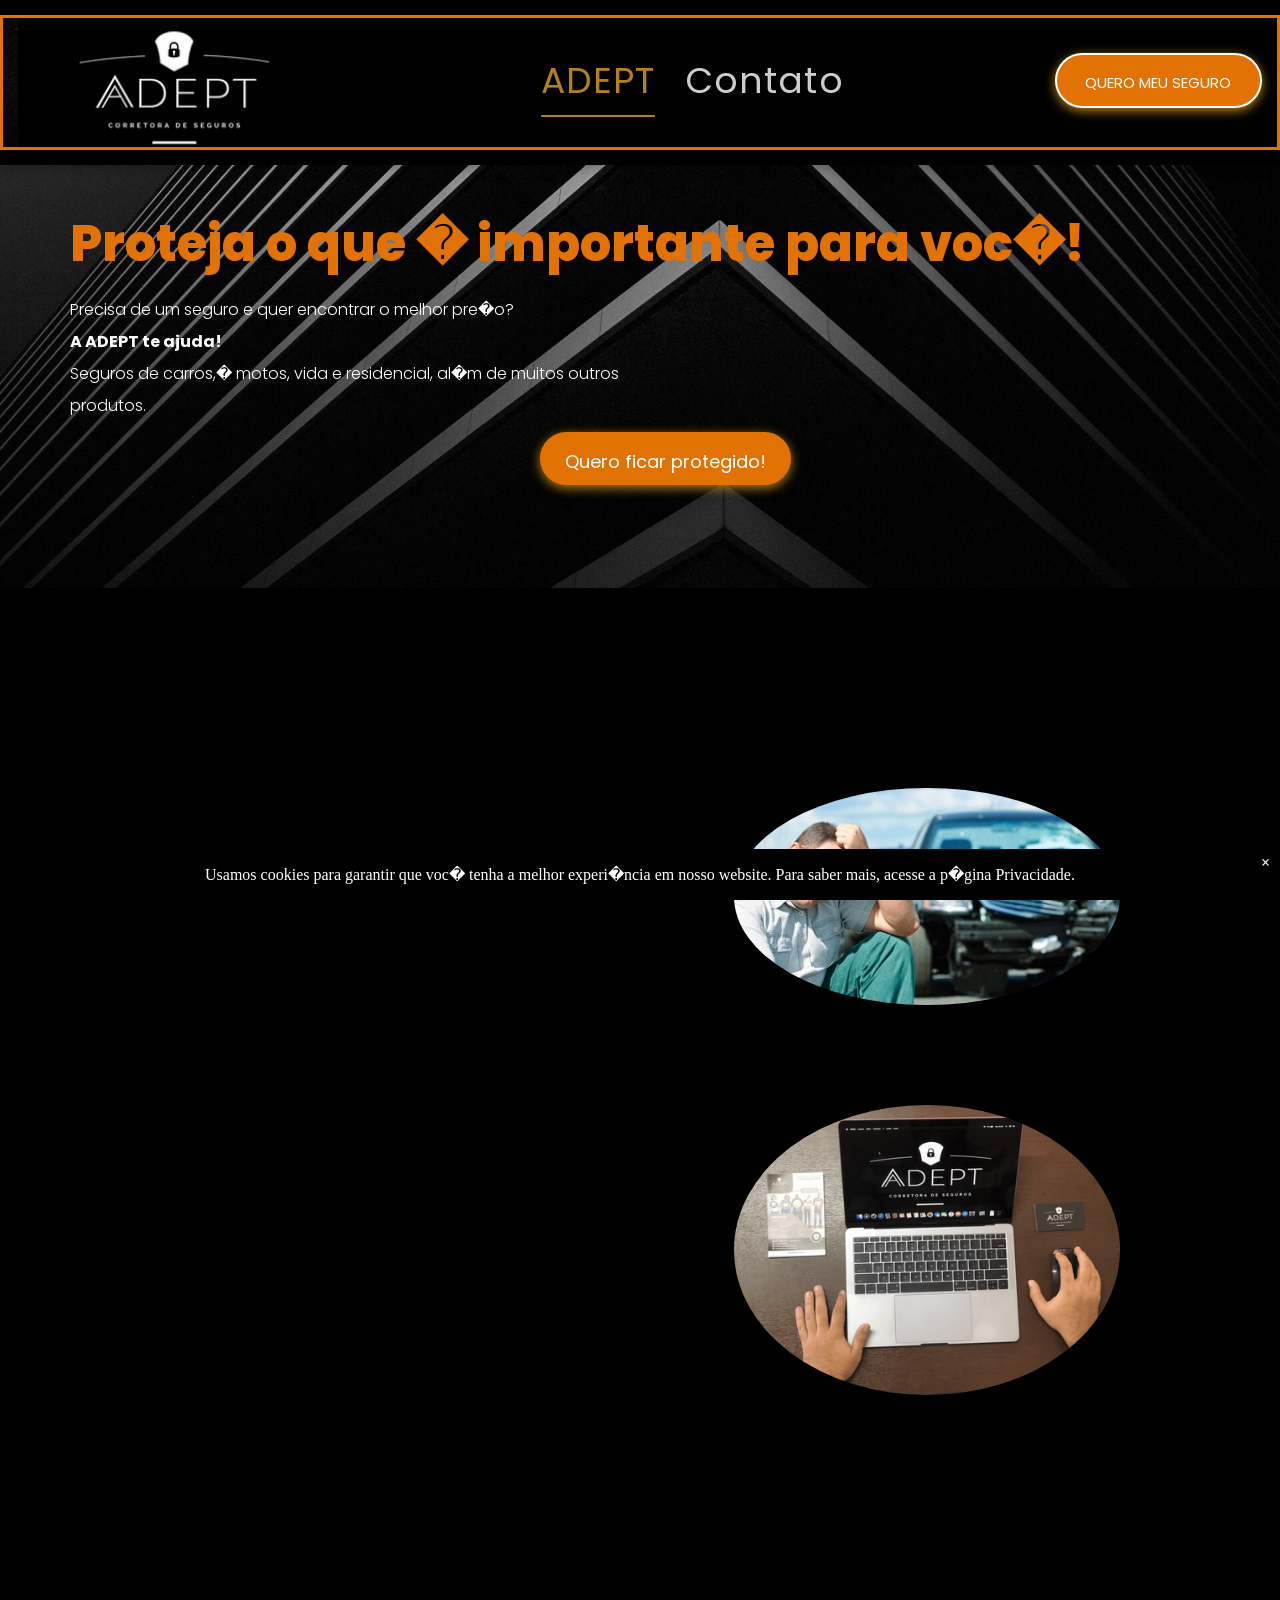
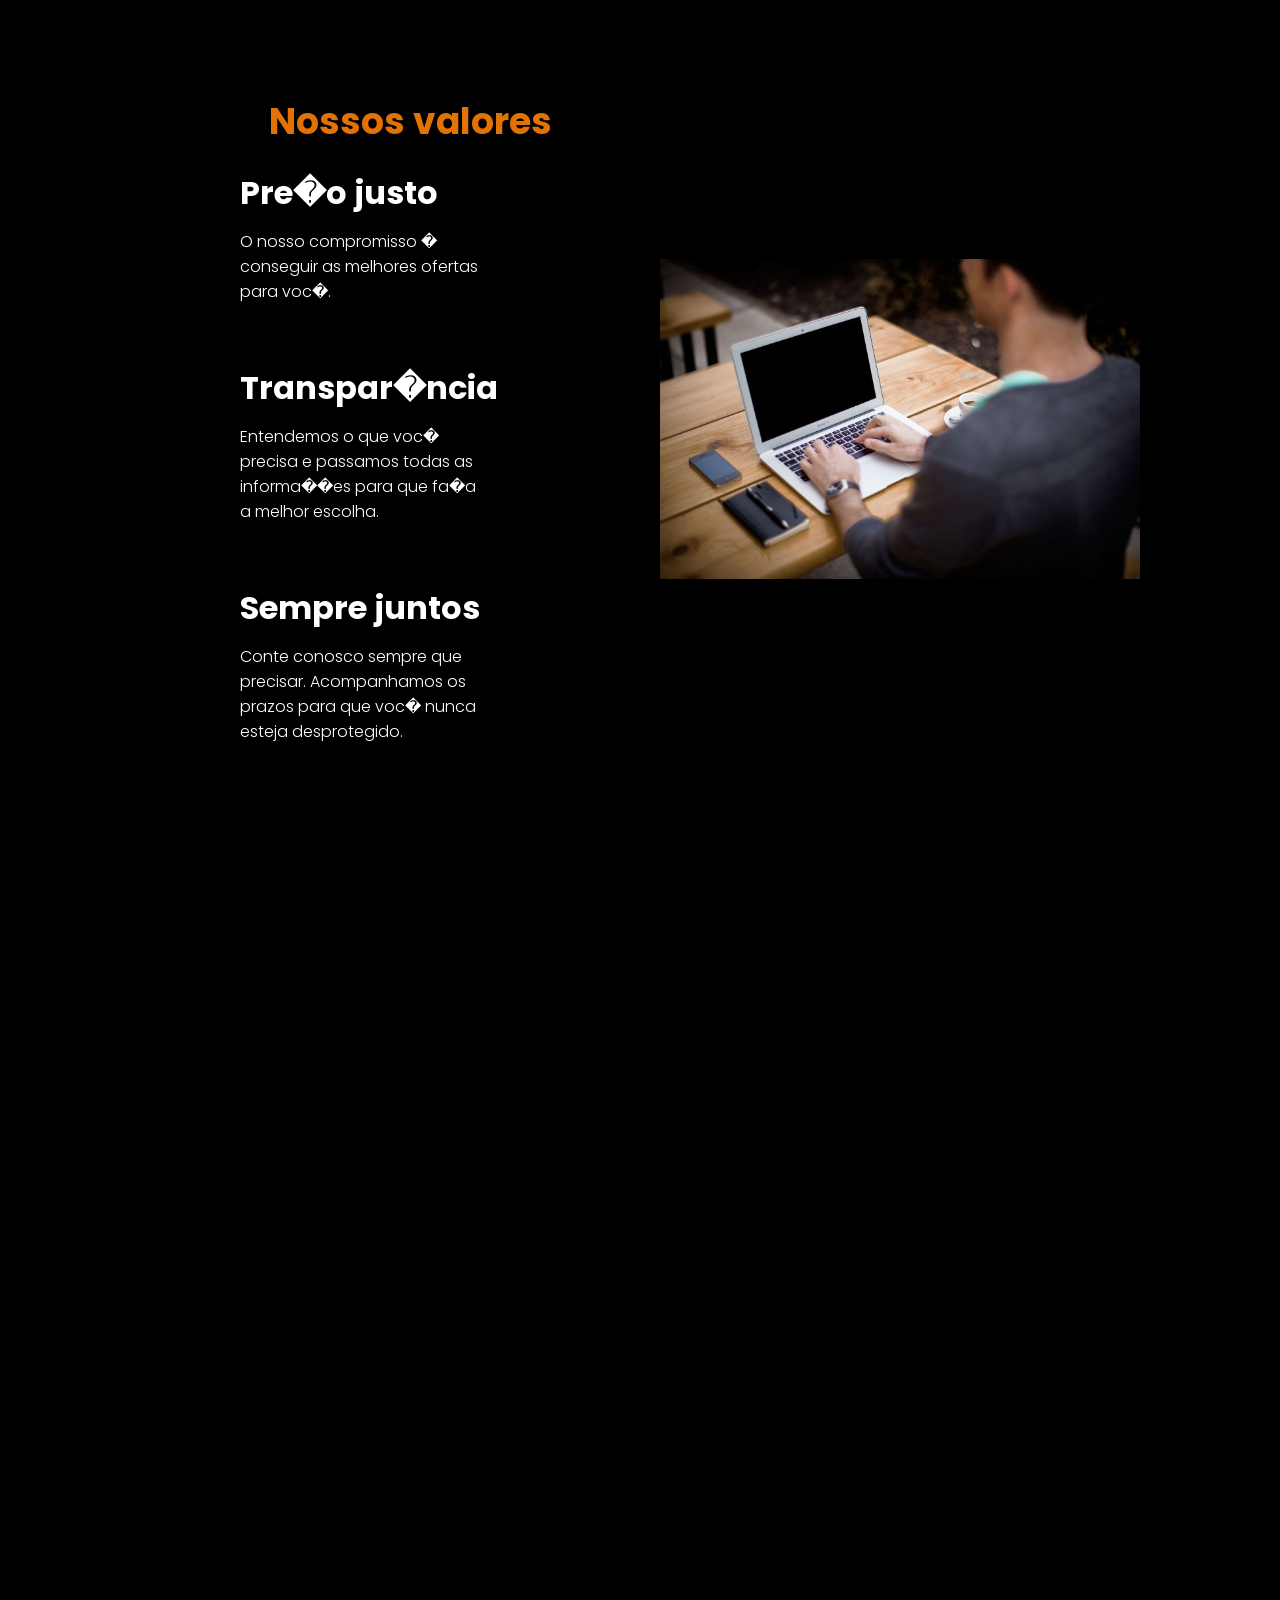
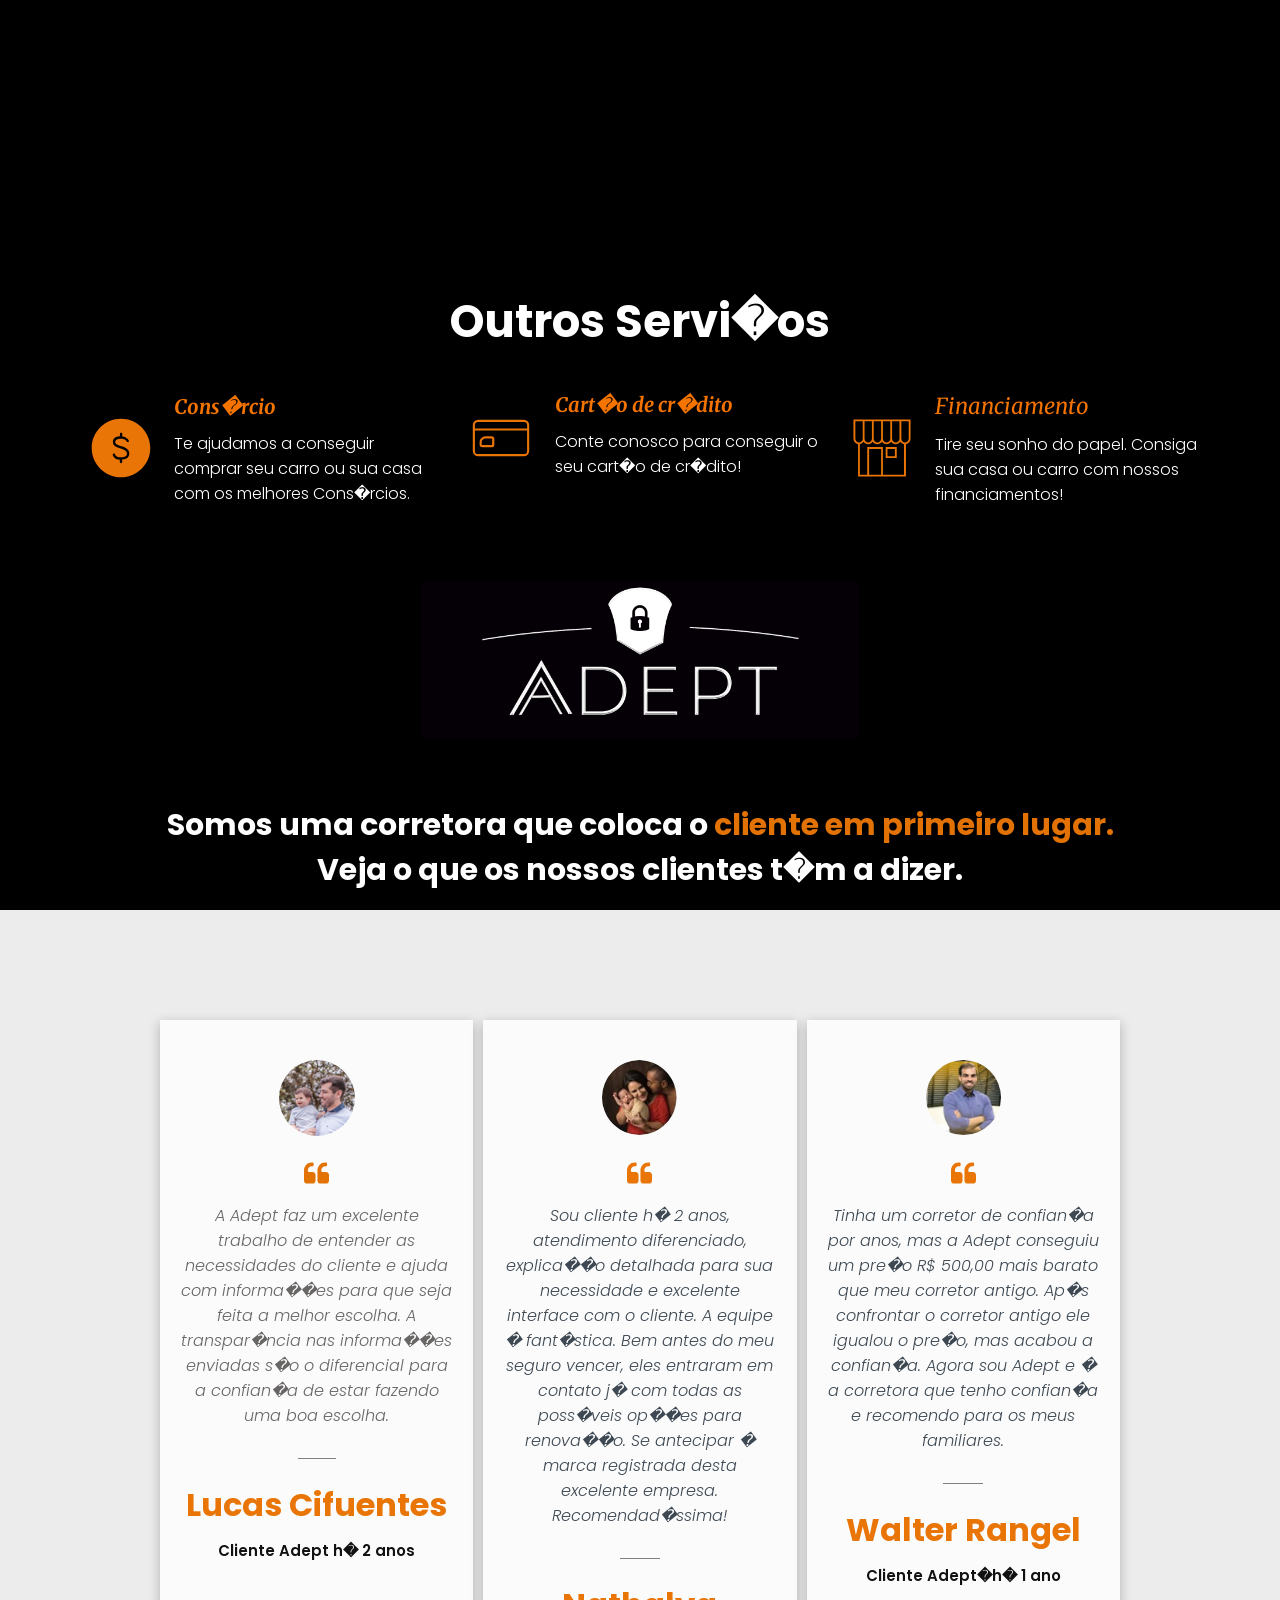
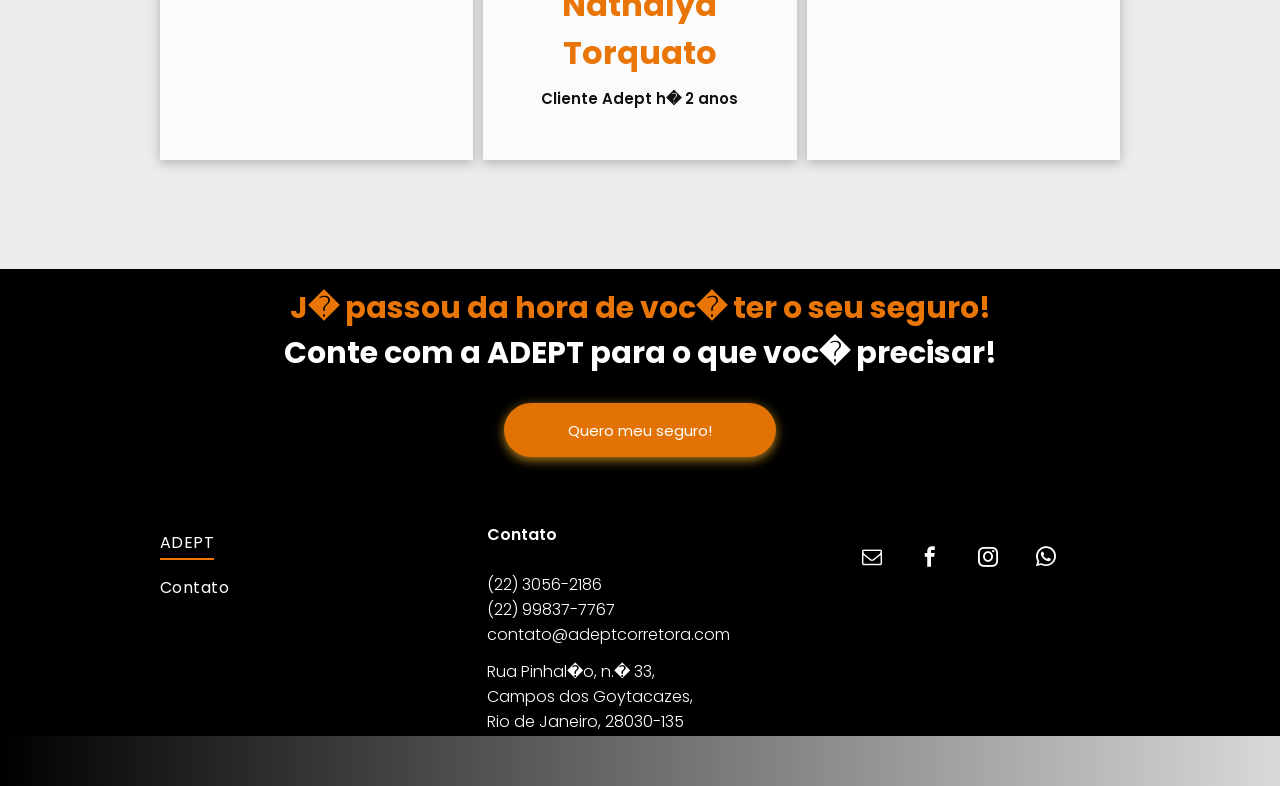
==== index.html @ 0cbf3e08 "feat: migrate project files into repository and update UI components" ====
<!DOCTYPE html><html xmlns="http://www.w3.org/1999/xhtml" lang="pt" class=""><head>
    <meta charset="utf-8">
    





































<script type="text/javascript">
    window._currentDevice = 'desktop';
    window.Parameters = window.Parameters || {
        HomeUrl: 'https://www.adeptcorretora.com/',

        SystemID: 'US_DIRECT_PRODUCTION',
        SiteAlias: 'eb2c2373',
        SiteType: atob('RFVEQU9ORQ=='),
        PublicationDate: 'Nov 18, 2025',
        ExternalUid: null,
        IsSiteMultilingual: false,
        InitialPostAlias: '',
        InitialPostPageUuid: '',
        InitialDynamicItem: '',
        DynamicPageInfo: {
            isDynamicPage: false,
            base64JsonRowData: 'null',
        },
        InitialPageAlias: 'home',
        InitialPageUuid: '3b2f68303017433c87eab0882334de09',
        InitialPageId: '1191902486',
        InitialEncodedPageAlias: 'aG9tZQ==',
        InitialHeaderUuid: 'b3d15ca42ade40eba7e0d8ef285c994b',
        CurrentPageUrl: '',
        IsCurrentHomePage: true,
        AllowAjax: false,
        AfterAjaxCommand: null,
        HomeLinkText: 'Back To Home',
        UseGalleryModule: false,
        CurrentThemeName: 'Layout Theme',
        ThemeVersion: '500000',
        DefaultPageAlias: '',
        RemoveDID: true,
        WidgetStyleID: null,
        IsHeaderFixed: false,
        IsHeaderSkinny: false,
        IsBfs: true,
        StorePageAlias: 'null',
        StorePagesUrls: 'e30=',
        IsNewStore: 'false',
        StorePath: '',
        StoreId: 'null',
        StoreVersion: 0,
        StoreBaseUrl: '',
        StoreCleanUrl: true,
        StoreDisableScrolling: true,
        IsStoreSuspended: false,
        HasCustomDomain: true,
        SimpleSite: false,
        showCookieNotification: true,
        cookiesNotificationMarkup: ' <div>Usamos cookies para garantir que voc� tenha a melhor experi�ncia em nosso website. Para saber mais, acesse a p�gina Privacidade.<\/div> \n',
        translatedPageUrl: '',
        isFastMigrationSite: false,
        sidebarPosition: 'LEFT',
        currentLanguage: 'pt',
        currentLocale: 'pt',
        NavItems: '{}',
        errors: {
            general: 'There was an error connecting to the page.<br/> Make sure you are not offline.',
            password: 'Incorrect name/password combination',
            tryAgain: 'Try again'
        },
        NavigationAreaParams: {
            ShowBackToHomeOnInnerPages: true,
            NavbarSize: 4,
            NavbarLiveHomePage: 'https://www.adeptcorretora.com/',
            BlockContainerSelector: '.dmBody',
            NavbarSelector: '#dmNav:has(a)',
            SubNavbarSelector: '#subnav_main'
        },
        hasCustomCode: true,
        planID: '1051',
        customTemplateId: 'null',
        siteTemplateId: 'null',
        productId: 'DM_DIRECT',
        disableTracking: false,
        pageType: 'FROM_SCRATCH',
        isRuntimeServer: true,
        isInEditor: false,
        hasNativeStore: false,
        defaultLang: 'pt',
        hamburgerMigration: null,
        isFlexSite: false
    };

    window.Parameters.LayoutID = {};
    window.Parameters.LayoutID[window._currentDevice] = 6;
    window.Parameters.LayoutVariationID = {};
    window.Parameters.LayoutVariationID[window._currentDevice] = 5;
</script>





















<!-- Injecting site-wide to the head -->




<!-- End Injecting site-wide to the head -->

<!-- Inject secured cdn script -->


<!-- ========= Meta Tags ========= -->
<script>
    try {
    if (
        navigator.serviceWorker &&
        navigator.serviceWorker.getRegistrations &&
        location.protocol === 'https:'
    ) {
        // remove all service workers
        navigator.serviceWorker
            .getRegistrations()
            .then(function (registrations) {
                if (registrations && registrations.length) {
                    console.log('unregistering service workers');
                    registrations.forEach(function (registration) {
                        registration.unregister();
                    });
                }
            });
        // clear caches
        if (caches) {
            caches.keys().then(function (keyList) {
                if (keyList && keyList.length) {
                    console.log('deleting caches');
                    keyList.forEach(function (key) {
                        if (key && key.indexOf('druntime') === 0) {
                            caches.delete(key);
                        }
                    });
                }
            });
        }
    }
} catch (err) {
    // not a secured location
}
</script>



<link rel="canonical" href="https://www.adeptcorretora.com/">

<meta id="view" name="viewport" content="initial-scale=1, minimum-scale=1, maximum-scale=5, viewport-fit=cover">
<meta name="apple-mobile-web-app-capable" content="yes">

<!--Add favorites icons-->

<link rel="apple-touch-icon" href="images/LOGO%252BADEPT.png">

<link rel="icon" type="image/x-icon" href="images/site_favicon_16_1560869884358.ico">

<!-- End favorite icons -->
<link rel="preconnect" href="https://lirp.cdn-website.com/">



<!-- render the required CSS and JS in the head section -->
<script id="d-js-dmapi">
    window.SystemID = 'US_DIRECT_PRODUCTION';

    if (!window.dmAPI) {
        window.dmAPI = {
            registerExternalRuntimeComponent: function () {
            },
            getCurrentDeviceType: function () {
                return window._currentDevice;
            },
            runOnReady: (ns, fn) => {
                const safeFn = dmAPI.toSafeFn(fn);
                ns = ns || 'global_' + Math.random().toString(36).slice(2, 11);
                const eventName = 'afterAjax.' + ns;

                if (document.readyState === 'complete') {
                    $.DM.events.off(eventName).on(eventName, safeFn);
                    setTimeout(function () {
                        safeFn({
                            isAjax: false,
                        });
                    }, 0);
                } else {
                    window?.waitForDeferred?.('dmAjax', () => {
                        $.DM.events.off(eventName).on(eventName, safeFn);
                        safeFn({
                            isAjax: false,
                        });
                    });
                }
            },
            toSafeFn: (fn) => {
                if (fn?.safe) {
                    return fn;
                }
                const safeFn = function (...args) {
                    try {
                        return fn?.apply(null, args);
                    } catch (e) {
                        console.log('function failed ' + e.message);
                    }
                };
                safeFn.safe = true;
                return safeFn;
            }
        };
    }

    if (!window.requestIdleCallback) {
        window.requestIdleCallback = function (fn) {
            setTimeout(fn, 0);
        }
    }
</script>

<!-- loadCSS function header.jsp-->






<script id="d-js-load-css">
/**
 * There are a few <link> tags with CSS resource in them that are preloaded in the page
 * in each of those there is a "onload" handler which invokes the loadCSS callback
 * defined here.
 * We are monitoring 3 main CSS files - the runtime, the global and the page.
 * When each load we check to see if we can append them all in a batch. If threre
 * is no page css (which may happen on inner pages) then we do not wait for it
 */
(function () {
  let cssLinks = {};
  function loadCssLink(link) {
    link.onload = null;
    link.rel = "stylesheet";
    link.type = "text/css";
  }
  
    function checkCss() {
      const pageCssLink = document.querySelector("[id*='CssLink']");
      const widgetCssLink = document.querySelector("[id*='widgetCSS']");

        if (cssLinks && cssLinks.runtime && cssLinks.global && (!pageCssLink || cssLinks.page) && (!widgetCssLink || cssLinks.widget)) {
            const storedRuntimeCssLink = cssLinks.runtime;
            const storedPageCssLink = cssLinks.page;
            const storedGlobalCssLink = cssLinks.global;
            const storedWidgetCssLink = cssLinks.widget;

            storedGlobalCssLink.disabled = true;
            loadCssLink(storedGlobalCssLink);

            if (storedPageCssLink) {
                storedPageCssLink.disabled = true;
                loadCssLink(storedPageCssLink);
            }

            if(storedWidgetCssLink) {
                storedWidgetCssLink.disabled = true;
                loadCssLink(storedWidgetCssLink);
            }

            storedRuntimeCssLink.disabled = true;
            loadCssLink(storedRuntimeCssLink);

            requestAnimationFrame(() => {
                setTimeout(() => {
                    storedRuntimeCssLink.disabled = false;
                    storedGlobalCssLink.disabled = false;
                    if (storedPageCssLink) {
                      storedPageCssLink.disabled = false;
                    }
                    if (storedWidgetCssLink) {
                      storedWidgetCssLink.disabled = false;
                    }
                    // (SUP-4179) Clear the accumulated cssLinks only when we're
                    // sure that the document has finished loading and the document 
                    // has been parsed.
                    if(document.readyState === 'interactive') {
                      cssLinks = null;
                    }
                }, 0);
            });
        }
    }
  

  function loadCSS(link) {
    try {
      var urlParams = new URLSearchParams(window.location.search);
      var noCSS = !!urlParams.get("nocss");
      var cssTimeout = urlParams.get("cssTimeout") || 0;

      if (noCSS) {
        return;
      }
      if (link.href && link.href.includes("d-css-runtime")) {
        cssLinks.runtime = link;
        checkCss();
      } else if (link.id === "siteGlobalCss") {
        cssLinks.global = link;
        checkCss();
      } 
      
      else if (link.id && link.id.includes("CssLink")) {
        cssLinks.page = link;
        checkCss();
      } else if (link.id && link.id.includes("widgetCSS")) {
        cssLinks.widget = link;
        checkCss();
      }
      
      else {
        requestIdleCallback(function () {
          window.setTimeout(function () {
            loadCssLink(link);
          }, parseInt(cssTimeout, 10));
        });
      }
    } catch (e) {
      throw e
    }
  }
  window.loadCSS = window.loadCSS || loadCSS;
})();
</script>



<script data-role="deferred-init" type="text/javascript">
    /* usage: window.getDeferred(<deferred name>).resolve() or window.getDeferred(<deferred name>).promise.then(...)*/
    function Def() {
        this.promise = new Promise((function (a, b) {
            this.resolve = a, this.reject = b
        }).bind(this))
    }

    const defs = {};
    window.getDeferred = function (a) {
        return null == defs[a] && (defs[a] = new Def), defs[a]
    }
    window.waitForDeferred = function (b, a, c) {
        let d = window?.getDeferred?.(b);
        d
            ? d.promise.then(a)
            : c && ["complete", "interactive"].includes(document.readyState)
                ? setTimeout(a, 1)
                : c
                    ? document.addEventListener("DOMContentLoaded", a)
                    : console.error(`Deferred  does not exist`);
    };
</script>
<style id="forceCssIncludes">
    /* This file is auto-generated from a `scss` file with the same name */

.videobgwrapper{overflow:hidden;position:absolute;z-index:0;width:100%;height:100%;top:0;left:0;pointer-events:none;border-radius:inherit}.videobgframe{position:absolute;width:101%;height:100%;top:50%;left:50%;transform:translateY(-50%) translateX(-50%);object-fit:fill}#dm video.videobgframe{margin:0}@media (max-width:767px){.dmRoot .dmPhotoGallery.newPhotoGallery:not(.photo-gallery-done){min-height:80vh}}@media (min-width:1025px){.dmRoot .dmPhotoGallery.newPhotoGallery:not(.photo-gallery-done){min-height:45vh}}@media (min-width:768px) and (max-width:1024px){.responsiveTablet .dmPhotoGallery.newPhotoGallery:not(.photo-gallery-done){min-height:45vh}}#dm [data-show-on-page-only]{display:none!important}#dmRoot div.stickyHeaderFix div.site_content{margin-top:0!important}#dmRoot div.stickyHeaderFix div.hamburger-header-container{position:relative}
    

</style>
<style id="cssVariables" type="text/css">
    
</style>


<style id="hideAnimFix">
  .dmDesktopBody:not(.editGrid) [data-anim-desktop]:not([data-anim-desktop='none']), .dmDesktopBody:not(.editGrid) [data-anim-extended] {
    visibility: hidden;
  }

  .dmDesktopBody:not(.editGrid) .dmNewParagraph[data-anim-desktop]:not([data-anim-desktop='none']), .dmDesktopBody:not(.editGrid) .dmNewParagraph[data-anim-extended] {
    visibility: hidden !important;
  }

  #dmRoot:not(.editGrid) .flex-element [data-anim-extended] {
    visibility: hidden;
  }

</style>



<style id="criticalCss">
    @charset "UTF-8";.display_None,.dmPopupMask{display:none}.clearfix:after,.dmDesktopBody:not(.editGrid) [data-anim-desktop]:not([data-anim-desktop=none]){visibility:hidden}@font-face{font-family:Merriweather;font-style:italic;font-weight:300;font-stretch:100%;font-display:swap;src:url(fonts/u-4c0qyriQwlOrhSvowK_l5-eTxCVx0ZbwLvKH2Gk9hLmp0v5yA-xXPqCzLvF-udrA.woff2) format('woff2');unicode-range:U+0000-00FF,U+0131,U+0152-0153,U+02BB-02BC,U+02C6,U+02DA,U+02DC,U+0304,U+0308,U+0329,U+2000-206F,U+20AC,U+2122,U+2191,U+2193,U+2212,U+2215,U+FEFF,U+FFFD}@font-face{font-family:Poppins;font-style:normal;font-weight:300;font-display:swap;src:url(fonts/pxiByp8kv8JHgFVrLDz8Z1xlFQ.woff2) format('woff2');unicode-range:U+0000-00FF,U+0131,U+0152-0153,U+02BB-02BC,U+02C6,U+02DA,U+02DC,U+0304,U+0308,U+0329,U+2000-206F,U+20AC,U+2122,U+2191,U+2193,U+2212,U+2215,U+FEFF,U+FFFD}@font-face{font-family:Poppins;font-style:italic;font-weight:300;font-display:swap;src:url(fonts/pxiDyp8kv8JHgFVrJJLm21lVF9eO.woff2) format('woff2');unicode-range:U+0000-00FF,U+0131,U+0152-0153,U+02BB-02BC,U+02C6,U+02DA,U+02DC,U+0304,U+0308,U+0329,U+2000-206F,U+20AC,U+2122,U+2191,U+2193,U+2212,U+2215,U+FEFF,U+FFFD}@font-face{font-family:Merriweather;font-style:italic;font-weight:400;font-stretch:100%;font-display:swap;src:url(fonts/u-4c0qyriQwlOrhSvowK_l5-eTxCVx0ZbwLvKH2Gk9hLmp0v5yA-xXPqCzLvF-udrA.woff2) format('woff2');unicode-range:U+0000-00FF,U+0131,U+0152-0153,U+02BB-02BC,U+02C6,U+02DA,U+02DC,U+0304,U+0308,U+0329,U+2000-206F,U+20AC,U+2122,U+2191,U+2193,U+2212,U+2215,U+FEFF,U+FFFD}@font-face{font-family:Poppins;font-style:normal;font-weight:400;font-display:swap;src:url(fonts/pxiEyp8kv8JHgFVrJJfecg.woff2) format('woff2');unicode-range:U+0000-00FF,U+0131,U+0152-0153,U+02BB-02BC,U+02C6,U+02DA,U+02DC,U+0304,U+0308,U+0329,U+2000-206F,U+20AC,U+2122,U+2191,U+2193,U+2212,U+2215,U+FEFF,U+FFFD}@font-face{font-family:Poppins;font-style:normal;font-weight:600;font-display:swap;src:url(fonts/pxiByp8kv8JHgFVrLEj6Z1xlFQ.woff2) format('woff2');unicode-range:U+0000-00FF,U+0131,U+0152-0153,U+02BB-02BC,U+02C6,U+02DA,U+02DC,U+0304,U+0308,U+0329,U+2000-206F,U+20AC,U+2122,U+2191,U+2193,U+2212,U+2215,U+FEFF,U+FFFD}@font-face{font-family:Merriweather;font-style:italic;font-weight:700;font-stretch:100%;font-display:swap;src:url(fonts/u-4c0qyriQwlOrhSvowK_l5-eTxCVx0ZbwLvKH2Gk9hLmp0v5yA-xXPqCzLvF-udrA.woff2) format('woff2');unicode-range:U+0000-00FF,U+0131,U+0152-0153,U+02BB-02BC,U+02C6,U+02DA,U+02DC,U+0304,U+0308,U+0329,U+2000-206F,U+20AC,U+2122,U+2191,U+2193,U+2212,U+2215,U+FEFF,U+FFFD}@font-face{font-family:Poppins;font-style:normal;font-weight:700;font-display:swap;src:url(fonts/pxiByp8kv8JHgFVrLCz7Z1xlFQ.woff2) format('woff2');unicode-range:U+0000-00FF,U+0131,U+0152-0153,U+02BB-02BC,U+02C6,U+02DA,U+02DC,U+0304,U+0308,U+0329,U+2000-206F,U+20AC,U+2122,U+2191,U+2193,U+2212,U+2215,U+FEFF,U+FFFD}@font-face{font-family:Poppins;font-style:normal;font-weight:800;font-display:swap;src:url(fonts/pxiByp8kv8JHgFVrLDD4Z1xlFQ.woff2) format('woff2');unicode-range:U+0000-00FF,U+0131,U+0152-0153,U+02BB-02BC,U+02C6,U+02DA,U+02DC,U+0304,U+0308,U+0329,U+2000-206F,U+20AC,U+2122,U+2191,U+2193,U+2212,U+2215,U+FEFF,U+FFFD}@font-face{font-family:Merriweather;font-style:italic;font-weight:900;font-stretch:100%;font-display:swap;src:url(fonts/u-4c0qyriQwlOrhSvowK_l5-eTxCVx0ZbwLvKH2Gk9hLmp0v5yA-xXPqCzLvF-udrA.woff2) format('woff2');unicode-range:U+0000-00FF,U+0131,U+0152-0153,U+02BB-02BC,U+02C6,U+02DA,U+02DC,U+0304,U+0308,U+0329,U+2000-206F,U+20AC,U+2122,U+2191,U+2193,U+2212,U+2215,U+FEFF,U+FFFD}.dmInner{min-height:100vh!important;position:relative}.dmPopup,.dmPopupMask{position:fixed;left:0}.dmDisplay_None{display:none!important}.clearfix:after{clear:both;line-height:0;height:0}.clearfix:after,.clearfix:before{content:" ";display:table}.clearfix{display:inline-block}#dm .dmWidget .icon{font-size:26px}body.dmRoot #dm .dmOuter .dmInner .dmWidget .icon.hasFontIcon{height:26px;margin-top:-13px;line-height:normal;text-align:center;background-image:none}.dmRoot .hasFontIcon{background-image:none!important}.dmPopupMask{margin:0;width:10px;z-index:1000000999;top:0}#dmRoot .dmPopup,.dmPopup,.dmPopupClose:before,[data-display-type=block]{display:block}.dmPopup{text-align:left;top:10px;width:93%;z-index:1000009999!important;box-sizing:border-box;background:#f5f5f5;overflow-y:auto;height:100%}.dmPopup .dmPopupTitle{text-align:left;font:700 19px Helvetica,Arial;margin:20px 20px 35px;color:#999}#dmPopup{opacity:0}.dmPopupClose,.dmPopupClose:before{position:absolute;visibility:visible}.dmPopupClose{border-radius:25px;width:27px;height:27px;z-index:1;background-color:rgba(255,255,255,.4);top:12px;right:12px}.dmPopupClose:before{font-size:20px;color:#000;top:3px;right:3px}body.dmDesktopBody:not(.mac) .data::-webkit-scrollbar{width:5px;height:5px}body.dmDesktopBody:not(.mac) .data::-webkit-scrollbar-track{background:rgba(0,0,0,.1)}body.dmDesktopBody:not(.mac) .data::-webkit-scrollbar-thumb{background:#c8c8c8;box-shadow:inset 0 1px 2px #454545;border-radius:45px}.dmRespRow.fullBleedMode>.dmRespColsWrapper{width:100%!important;max-width:100%!important}.dmRespRow.fullBleedMode{padding-left:0!important;padding-right:0!important}#dm .dmRespRow .dmRespColsWrapper{display:flex}#dm .dmInner .dmWidget.align-center,.align-center{margin-left:auto;margin-right:auto}body.fix-mobile-scrolling{overflow:initial}#hcontainer[has-shadow=true]{position:relative;z-index:1}#dmRoot{text-decoration-skip-ink:none}body{-webkit-overflow-scrolling:touch}@media (min-width:1025px){:root{--btn-text-font-size:15px}}@media (min-width:768px) and (max-width:1024px){:root{--btn-text-font-size:15px}}nav{display:block}html{font-family:Source Sans Pro;-webkit-text-size-adjust:100%;-ms-text-size-adjust:100%}h1{font-size:2em;margin:.67em 0}hr{box-sizing:content-box;height:0}img{border:0;max-width:100%;-ms-interpolation-mode:bicubic;display:inline-block}button{font-family:inherit;font-size:100%;margin:0;line-height:normal;text-transform:none;-webkit-appearance:button}button::-moz-focus-inner{border:0;padding:0}*,:after,:before{box-sizing:border-box}.dmRespRow.dmRespRowNoPadding{padding:0}.dmRespRow{padding-top:15px;padding-bottom:15px}.dmRespRow .dmRespRow:after,.dmRespRow .dmRespRow:before,.dmRespRow:after,.dmRespRow:before{content:" ";display:table}.dmRespRow .dmRespRow:after,.dmRespRow:after{clear:both}.dmRespRow,.dmRespRow .dmRespColsWrapper{max-width:960px;position:relative;margin:0 auto;width:100%}.dmRespRow .dmRespCol{position:relative;width:100%;display:inline-block;vertical-align:top;float:left}.dmRespRow .dmRespCol>*{max-width:100%}.dmRespRow .dmRespRow{width:auto;margin-top:0;margin-bottom:0;max-width:none}.dmDesktopBody .dmRespRow .large-2{position:relative;width:16.66667%}.dmDesktopBody .dmRespRow .large-3{position:relative;width:25%}.dmDesktopBody .dmRespRow .large-5{position:relative;width:41.66667%}.dmDesktopBody .dmRespRow .large-7{position:relative;width:58.33333%}.dmDesktopBody .dmRespRow .large-12{position:relative;width:100%}[class*=" dm-common-icons-"]{speak:none;font-style:normal;font-weight:400;font-variant:normal;text-transform:none;line-height:1;-webkit-font-smoothing:antialiased;-moz-osx-font-smoothing:grayscale;font-family:dm-common-icons!important}.dm-common-icons-close:before{content:"\e901"}#dm div.dmContent [class*=" icon-"],[class*=" icon-"]{font-family:FontAwesome!important;font-weight:400;font-style:normal;text-decoration:inherit;-webkit-font-smoothing:antialiased}[class*=" icon-"]:before{text-decoration:none;display:inline-block;speak:none}a [class*=" icon-"]{display:inline}[class*=" icon-"]{display:inline;width:auto;height:auto;line-height:normal;vertical-align:baseline;background-image:none;background-position:0 0;background-repeat:repeat;margin-top:0}.icon-star:before{content:"\f005"}.icon-angle-down:before{content:"\f107"}#dm .dmRespRow .dmRespCol>.dmWidget{overflow:initial}@media (min-width:768px){#dm .dmRespRow .dmRespCol>.dmWidget{width:280px;max-width:100%}#dm .dmRespRow .dmRespCol.large-2>.dmWidget{width:100%}}@media (max-width:767px){#dm .dmInner .dmWidget{width:100%}}#dm .dmInner .dmWidget:not(.displayNone){display:inline-block}#dm .dmInner .dmWidget:not(.flexButton):not(.displayNone)[data-display-type=block]{display:block}#dm .dmInner .dmWidget{text-decoration:none;margin:10px 0;clear:both;position:relative;text-align:center;line-height:22px;box-shadow:none;background-image:none;padding:0;height:auto;border-style:solid;white-space:nowrap}#dm .dmInner .dmWidget:after{content:"";display:inline-block;height:100%;vertical-align:middle;width:0;margin-right:-.25em}#dm .dmInner .dmWidget .iconBg{position:absolute;left:0;width:50px;top:50%;margin-top:-13px}#dm .dmWidget .text{display:inline-block;vertical-align:middle;font-size:1.125em;line-height:normal;white-space:normal;padding:10px 7px;max-width:98%}.dmInner{min-width:768px!important;font-size:16px;background:#fff;color:#666}html:not(.ios-preview) #dm .hasStickyHeader .dmInner div.dmHeaderContainer{position:fixed!important;z-index:101;width:100%;min-width:768px}.dmPhotoGalleryHolder{text-align:center}#dm .dmPhotoGallery.newPhotoGallery.captionAlignment-center_center .photoGalleryThumbs .caption-container .caption-inner .caption-button{margin:10px auto}#dm .dmPhotoGallery.newPhotoGallery .dmPhotoGalleryHolder{width:100%;padding:0;display:none}#dm .dmPhotoGallery.newPhotoGallery .layout-container .photogallery-column .photoGalleryThumbs .image-container a img{display:none!important}#dm .dmPhotoGallery.newPhotoGallery .photoGalleryThumbs .caption-container .caption-inner .caption-button{margin:10px auto;max-width:100%}#dm .dmPhotoGallery.newPhotoGallery .photoGalleryThumbs .caption-container .caption-inner .caption-button .text{padding:10px 20px!important}#dm .dmRespRow.dmRespRowNoPadding,.dmContent,.dmInner ul:not(.defaultList),DIV.dmBody{padding:0}.dmNewParagraph[data-version]{line-height:initial}.dmNewParagraph[data-version] .text-align-left{text-align:left!important}.dmNewParagraph[data-version] [class*=size-]{width:auto!important;height:auto!important}.dmNewParagraph[data-version] h1,.dmNewParagraph[data-version] h3,.dmNewParagraph[data-version] p{margin-top:0;margin-bottom:0}.dmNewParagraph[data-version] a{vertical-align:initial}@media (max-width:767px){.dmRoot .dmNewParagraph[data-version] .m-text-align-center{text-align:center!important}}.imageWidget{position:relative}.imageWidget a{font-style:italic;text-align:center}*{border:0 solid #333;scrollbar-arrow-color:#fff;scrollbar-track-color:#F2F2F2;scrollbar-face-color:silver;scrollbar-highlight-color:silver;scrollbar-3dlight-color:silver;scrollbar-shadow-color:silver;scrollbar-darkshadow-color:silver;scrollbar-width:12px}body{width:100%;overflow:hidden;-webkit-text-size-adjust:100%!important;-ms-text-size-adjust:100%!important}A IMG{border:none}h1,h3,ul{margin-left:0;margin-right:0}.dmInner *{-webkit-font-smoothing:antialiased}.clearfix,a,img,li,ul{vertical-align:top}#iscrollBody,#site_content{position:relative}.dmOuter{word-wrap:break-word}.dmDesktopBody .dmInner{min-width:960px}.dmInner a{color:#463939}.dmHeader{background:#68ccd1;color:#666;text-align:center;position:relative;width:100%;max-width:100%}DIV.dmBody{clear:both}.dmContent{margin:0}#site_content ul:not(.defaultList){-webkit-padding-start:0;-moz-padding-start:0;list-style-position:inside}#innerBar{position:relative;height:36px;width:100%;font-size:20px;margin:0;z-index:80}.dmRespRowsWrapper{max-width:960px;margin:0 auto}.dmRespCol>[dmle_extension]:not(:first-child){margin-top:10px}.dmLargeBody .imageWidget:not(.displayNone){display:inline-block;max-width:100%}.imageWidget:not(.displayNone) img{width:100%}h3{font-weight:400;font-size:23px}#dm .dmRespColsWrapper{display:block}.dmNewParagraph{text-align:left;margin:8px 0;padding:2px 0}.dmLargeBody .dmRespRowsWrapper>.dmRespRow .dmRespCol,.dmLargeBody .fHeader .dmRespRow .dmRespCol{padding-left:.75%;padding-right:.75%}.dmLargeBody .dmRespRowsWrapper>.dmRespRow .dmRespCol:first-child,.dmLargeBody .fHeader .dmRespRow .dmRespCol:first-child{padding-left:0;padding-right:1.5%}.dmLargeBody .dmRespRowsWrapper>.dmRespRow .dmRespCol:last-child,.dmLargeBody .fHeader .dmRespRow .dmRespCol:last-child{padding-right:0;padding-left:1.5%}.dmLargeBody .dmRespRowsWrapper>.dmRespRow .dmRespCol:only-child{padding-left:0;padding-right:0}#innerBar.lineInnerBar{display:table;width:100%;box-shadow:none;-webkit-box-shadow:none;-moz-box-shadow:none;font-size:20px;margin-top:30px;margin-bottom:30px;background-color:transparent;color:#666}#innerBar .titleLine{display:table-cell;vertical-align:middle;width:50%}.dmPageTitleRow:not(#innerBar){display:none}.titleLine hr{min-height:1px;background-color:rgba(102,102,102,.2)}.dmStandardDesktop{display:block}#dmFirstContainer .dmRespRowsWrapper:after,#dmFirstContainer .dmRespRowsWrapper:before{content:"";display:table}.dmInner a{outline:0;vertical-align:inherit}.dmLinksMenu>ul{display:block;margin:0;font-size:inherit}.dmStandardDesktop{margin:0 auto}#dm .dmInner .dmWidget{color:#f7f7f7;background-color:#f95759}#dm .dmDivider{display:block;margin:10px 0}.dmSpacer{border:0;height:15px}.dmPhotoGalleryHolder{font-size:medium!important;margin:0;list-style:none}#dm .dmPhotoGallery .dmPhotoGalleryHolder{width:100%;padding:0}body{background-color:#eee}.dmDivider{min-height:2px;border:currentColor;color:grey;background:0 0}#dm .dmDividerWrapper{display:block}.main-navigation.unifiednav{display:flex;justify-content:flex-start;align-items:stretch;overflow:visible}.main-navigation.unifiednav ul{list-style:none;padding:0;margin:0;font-size:1rem}.main-navigation.unifiednav .unifiednav__container{display:flex;justify-content:flex-start;list-style:none}.main-navigation.unifiednav .unifiednav__container>.unifiednav__item-wrap{display:flex;justify-content:flex-start;position:relative;font-weight:400}.main-navigation.unifiednav .unifiednav__container:not([data-depth])>.unifiednav__item-wrap::after,.main-navigation.unifiednav .unifiednav__container:not([data-depth])>.unifiednav__item-wrap::before{content:'';align-self:center;font-weight:700}.main-navigation.unifiednav .unifiednav__container>.unifiednav__item-wrap>.unifiednav__item{display:flex;justify-content:flex-start;align-items:center;flex-direction:row;color:inherit;text-decoration:none;position:relative;padding:12px 15px;margin:0;font-weight:inherit;letter-spacing:.03em}.main-navigation.unifiednav .unifiednav__container:not([data-depth])>.unifiednav__item-wrap>.unifiednav__item{padding:0 15px}.main-navigation.unifiednav .unifiednav__container>.unifiednav__item-wrap>.unifiednav__item .nav-item-text{white-space:nowrap}.main-navigation.unifiednav .unifiednav__container:not([data-depth])>.unifiednav__item-wrap>.unifiednav__item .nav-item-text::after,.main-navigation.unifiednav .unifiednav__container:not([data-depth])>.unifiednav__item-wrap>.unifiednav__item .nav-item-text::before{content:'';width:100%;height:0;border:0 solid transparent;border-top-color:currentColor;display:block;opacity:0}.main-navigation.unifiednav .unifiednav__container:not([data-depth])>.unifiednav__item-wrap>.unifiednav__item.dmNavItemSelected .nav-item-text::after,.main-navigation.unifiednav .unifiednav__container:not([data-depth])>.unifiednav__item-wrap>.unifiednav__item.dmNavItemSelected .nav-item-text::before{opacity:1}.main-navigation.unifiednav.effect-bottom{padding:calc(12px - .2em - 2px) 15px}.main-navigation.unifiednav.effect-bottom .unifiednav__container:not([data-depth])>.unifiednav__item-wrap>.unifiednav__item .nav-item-text::after,.main-navigation.unifiednav.effect-bottom .unifiednav__container:not([data-depth])>.unifiednav__item-wrap>.unifiednav__item .nav-item-text::before{transform:scaleX(0);border-top-width:2px}.main-navigation.unifiednav.effect-bottom .unifiednav__container:not([data-depth])>.unifiednav__item-wrap>.unifiednav__item .nav-item-text::after{margin-top:.2em}.main-navigation.unifiednav.effect-bottom .unifiednav__container:not([data-depth])>.unifiednav__item-wrap>.unifiednav__item .nav-item-text::before{margin-bottom:.2em;border-top-color:transparent}.main-navigation.unifiednav.effect-bottom .unifiednav__container:not([data-depth])>.unifiednav__item-wrap>.unifiednav__item.dmNavItemSelected .nav-item-text::after,.main-navigation.unifiednav.effect-bottom .unifiednav__container:not([data-depth])>.unifiednav__item-wrap>.unifiednav__item.dmNavItemSelected .nav-item-text::before{transform:scaleX(1)}.main-navigation.unifiednav .unifiednav__container .unifiednav__item:not(.unifiednav__item_has-sub-nav) .icon{display:none}.main-navigation.unifiednav:not(.unifiednav_vertical)>.unifiednav__container{justify-content:inherit}#dm .p_hfcontainer nav.main-navigation.unifiednav{min-width:9em!important;text-align:initial!important}#dm .main-navigation.unifiednav[data-nav-structure=VERTICAL][data-show-vertical-sub-items=HOVER]>.unifiednav__container:not([data-depth])>.unifiednav__item-wrap .unifiednav__item.dmNavItemSelected>.nav-item-text .icon::before{transform:rotate(180deg)}#dm .main-navigation.unifiednav:not([data-nav-structure=VERTICAL])>.unifiednav__container{flex-wrap:wrap;justify-content:inherit}#dm .main-navigation.unifiednav:not([data-nav-structure=VERTICAL])>.unifiednav__container .nav-item-text::before{text-align:left}#dm .main-navigation.unifiednav:not([data-nav-structure=VERTICAL]) .unifiednav__container:not([data-depth])>.unifiednav__item-wrap:not(:last-child)::after,#dm .main-navigation.unifiednav:not([data-nav-structure=VERTICAL]) .unifiednav__container:not([data-depth])>.unifiednav__item-wrap:not(:last-child)::before{content:''}#dm .dmBody .dmRespRowsWrapper{max-width:none;background-color:transparent}.dmLargeBody .dmRespRow{width:100%;max-width:none;margin-left:0;margin-right:0;padding-left:40px;padding-right:40px}.dm-bfs.dm-layout-home div.dmInner{background-color:#fff}.dmStandardDesktop .dmHeader{background-color:#68ccd1;max-width:100%}.standardHeaderLayout .dmHeader{float:none;display:block;height:auto}#dm .dmInner div.u_hcontainer,#dm .p_hfcontainer div.u_1783767067{float:none!important;top:0!important;max-width:100%!important;min-width:0!important}#dm div.dmContent h1{color:#666}#dm div.dmRespCol>*{line-height:normal}#dm div.dmContent h1,#dm div.dmContent h1 *,#dm div.dmContent h3,#dm div.dmContent h3 *,#dm div.dmInner{line-height:initial}#dm div.dmContent h3{color:#fff}#dm div.dmInner h1,#dm div.dmInner h3{font-family:Montserrat,"Montserrat Fallback"}#dm div.dmContent h1,#dm div.dmContent h3,#dm div.dmInner,#dm div.dmInner .dmRespCol{font-family:Poppins,"Poppins Fallback"}#dm DIV.dmInner{background-repeat:no-repeat;background-image:url(images/site_background_education-2087x1173.jpg);background-size:cover;background-position:50% 0}#dm div.dmOuter div.dmInner{background-position:center center;background-repeat:repeat;background-size:auto}#dm div.dmInner,#dm div.dmInner .dmRespCol{font-weight:300;color:rgba(61,72,82,1);font-size:16px}#dm div.dmContent h1,#dm div.dmContent h3{color:rgba(61,72,82,1);font-weight:700}#dm .dmNewParagraph a,#dm div.dmNewParagraph a{text-decoration:none;color:rgba(180,128,26,1)}.dmLargeBody .dmBody .dmRespRowsWrapper{background-color:transparent}#dm div.dmContent h3{font-size:42px}#dm div.dmContent h1{font-size:52px}#dm DIV.dmOuter DIV.dmInner{background-origin:border-box;background-color:rgba(0,0,0,1);background-size:cover;background-repeat:no-repeat;background-attachment:fixed;background-image:none}#dm .dmContent .dmRespRow{padding-top:15px}#dm .dmContent .dmRespRow .dmRespCol{padding-top:0}@media all{:root{--btn-text-direction:ltr;--btn-border-r-color:var(--btn-border-color);--btn-border-l-color:var(--btn-border-color);--btn-border-b-width:var(--btn-border-width);--btn-border-width:0px;--btn-border-radius:50px;--btn-border-t-width:var(--btn-border-width);--btn-border-tl-radius:var(--btn-border-radius);--btn-border-br-radius:var(--btn-border-radius);--btn-border-bl-radius:var(--btn-border-radius);--btn-bg-color:rgb(180, 128, 26);--btn-box-shadow:rgb(180, 128, 26) 0px 3px 11px 0px;--btn-border-color:rgba(0, 0, 0, 0);--btn-border-tr-radius:var(--btn-border-radius);--btn-border-r-width:var(--btn-border-width);--btn-bg-image:none;--btn-border-b-color:var(--btn-border-color);--btn-border-l-width:var(--btn-border-width);--btn-border-t-color:var(--btn-border-color);--btn-text-align:center;--btn-text-color:rgb(255, 255, 255);--btn-text-decoration:none;--btn-text-font-weight:400;--btn-icon-color:rgb(247, 247, 247);--btn-icon-fill:rgb(247, 247, 247);--btn-icon-wrpr-display:none;--btn-hover-border-b-color:var(--btn-hover-border-color);--btn-hover-bg:var(--btn-bg-color);--btn-hover-border-t-color:var(--btn-hover-border-color);--btn-hover-border-r-color:var(--btn-hover-border-color);--btn-hover-border-l-color:var(--btn-hover-border-color);--btn-hover-border-color:var(--btn-border-color);--btn-hover-text-color:var(--btn-text-color);--btn-hover-text-font-weight:400;--btn-hover-text-decoration:none;--btn-hover-text-font-style:normal}}@media (min-width:0px) and (max-width:767px){:root{--btn-text-font-size:15px}}#dm .dmWidget:not([data-buttonstyle]){overflow:initial;background-clip:border-box;border-radius:1px}#dm .dmWidget:not([data-buttonstyle]) .text{padding:16px 0}#dm .dmWidget:not([data-buttonstyle]) .iconBg{display:none}@media (min-width:768px){#dm .dmRespRow .dmRespCol>.dmWidget{width:222px}}#dm div.dmInner #site_content .dmWidget,#dm div.dmInner .dmHeader .dmWidget{background-color:var(--btn-bg-color);background-image:var(--btn-bg-image);border-color:var(--btn-border-color);border-bottom-color:var(--btn-border-b-color);border-left-color:var(--btn-border-l-color);border-right-color:var(--btn-border-r-color);border-top-color:var(--btn-border-t-color);border-radius:var(--btn-border-radius);border-bottom-left-radius:var(--btn-border-bl-radius);border-bottom-right-radius:var(--btn-border-br-radius);border-top-left-radius:var(--btn-border-tl-radius);border-top-right-radius:var(--btn-border-tr-radius);border-width:var(--btn-border-width);border-bottom-width:var(--btn-border-b-width);border-left-width:var(--btn-border-l-width);border-right-width:var(--btn-border-r-width);border-top-width:var(--btn-border-t-width);box-shadow:var(--btn-box-shadow);direction:var(--btn-text-direction);text-align:var(--btn-text-align)}#dm div.dmInner #site_content .dmWidget span.text{color:var(--btn-text-color);font-size:var(--btn-text-font-size);font-weight:var(--btn-text-font-weight);text-decoration:var(--btn-text-decoration)}#dm .p_hfcontainer .main-navigation.unifiednav:not(.unifiednav_vertical) .unifiednav__container:not([data-depth])>.unifiednav__item-wrap:not(:last-child)::after,#dm .p_hfcontainer .main-navigation.unifiednav:not(.unifiednav_vertical) .unifiednav__container:not([data-depth])>.unifiednav__item-wrap:not(:last-child)::before,#dm .p_hfcontainer .u_1783404857.main-navigation.unifiednav:not(.unifiednav_vertical) .unifiednav__container:not([data-depth])>.unifiednav__item-wrap:not(:last-child)::after,#dm .p_hfcontainer .u_1783404857.main-navigation.unifiednav:not(.unifiednav_vertical) .unifiednav__container:not([data-depth])>.unifiednav__item-wrap:not(:last-child)::before{font-size:14px!important}#dm div.dmInner #site_content .dmWidget span.icon,#dm div.dmInner .dmHeader .dmWidget span.icon{color:var(--btn-icon-color);fill:var(--btn-icon-fill)}#dm div.dmInner #site_content .dmWidget:not([data-buttonstyle]) .iconBg,#dm div.dmInner .dmHeader .dmWidget:not([data-buttonstyle]) .iconBg{display:var(--btn-icon-wrpr-display)}#dm .p_hfcontainer .u_1783404857.main-navigation.unifiednav .unifiednav__container:not([data-depth])>.unifiednav__item-wrap>.unifiednav__item{padding-right:15px!important;padding-left:15px!important}#dm .p_hfcontainer div.u_1623205752 img{border-radius:0!important;-moz-border-radius:0!important;-webkit-border-radius:0!important;border-style:solid!important;border-width:0!important}#dm .dmInner div.dmHeader,#dm .dmInner div.dmHeader.u_hcontainer,#dm .dmInner div.u_hcontainer{box-shadow:rgba(0,0,0,.25) 0 3px 11px 0!important;-moz-box-shadow:rgba(0,0,0,.25) 0 3px 11px 0!important;-webkit-box-shadow:rgba(0,0,0,.25) 0 3px 11px 0!important;background-image:initial!important;background-color:rgba(0,0,0,1)!important}#dm .p_hfcontainer div.u_1068781528{border-style:solid!important;border-width:0!important;box-shadow:none!important;-moz-box-shadow:none!important;-webkit-box-shadow:none!important}#dm .p_hfcontainer nav.u_1783404857.main-navigation.unifiednav .unifiednav__container:not([data-depth])>.unifiednav__item-wrap>.unifiednav__item{color:rgba(206,205,205,1)!important;font-size:36px!important}#dm .p_hfcontainer nav.u_1783404857.main-navigation.unifiednav .unifiednav__container:not([data-depth])>.unifiednav__item-wrap>.unifiednav__item.dmNavItemSelected{color:rgba(180,128,26,1)!important}#dm .p_hfcontainer nav.u_1783404857{color:#fff!important}#dm .p_hfcontainer a.u_1522105052 span.text{color:rgba(255,255,255,1)!important}#dm .p_hfcontainer a.u_1522105052{background-color:rgba(227,114,4,1)!important;border-style:solid!important;border-width:2px!important;border-color:rgba(255,255,255,1)!important}#dm .p_hfcontainer .u_1783767067:before{opacity:.5!important;background-color:#fff!important}#dm .p_hfcontainer div.u_1952458124{background-image:none!important;background-color:rgba(0,0,0,1)!important;border-style:solid!important;border-width:0!important;box-shadow:none!important;-moz-box-shadow:none!important;-webkit-box-shadow:none!important;background-repeat:no-repeat!important;background-size:cover!important}#dm .p_hfcontainer .u_1783404857.main-navigation.unifiednav:not([data-nav-structure=VERTICAL]) .unifiednav__container:not([data-depth])>.unifiednav__item-wrap:not(:last-child)::after,#dm .p_hfcontainer .u_1783404857.main-navigation.unifiednav:not([data-nav-structure=VERTICAL]) .unifiednav__container:not([data-depth])>.unifiednav__item-wrap:not(:last-child)::before{font-size:36px!important}#dm .dmInner div.u_hcontainer{left:0!important;width:100%!important;position:relative!important;height:auto!important;text-align:center!important;padding:25px 0 20px!important;margin:0 auto!important}#dm .dmInner div.dmHeader.u_hcontainer{padding-bottom:20px!important;padding-top:25px!important}#dm .p_hfcontainer nav.u_1783404857.main-navigation.unifiednav:not(.unifiednav_vertical) .unifiednav__container:not([data-depth])>.unifiednav__item-wrap:not(:last-child)::after,#dm .p_hfcontainer nav.u_1783404857.main-navigation.unifiednav:not(.unifiednav_vertical) .unifiednav__container:not([data-depth])>.unifiednav__item-wrap:not(:last-child)::before{padding-top:0!important;padding-bottom:0!important;margin-top:0!important;margin-bottom:0!important}#dm .p_hfcontainer div.u_1467130560{padding-left:0!important}#dm .dmInner div.fHeader .dmHeader[freeheader=true]{padding-bottom:15px!important;padding-top:15px!important}#dm .p_hfcontainer div.u_1952458124{padding:0!important}#dm .p_hfcontainer div.u_1068781528{padding-left:10px!important;padding-top:0!important;padding-bottom:0!important;margin-bottom:0!important;margin-top:5px!important}#dm .p_hfcontainer div.u_1783767067{background-image:url(images/farouk-mechedal-iWmfPbKmxEQ-unsplash-1920w.jpg),url([data-uri])!important;border-style:solid!important;border-width:3px!important;border-color:rgba(227,114,4,1)!important;left:0!important;width:auto!important;position:relative!important;height:auto!important;text-align:center!important;background-repeat:no-repeat!important;background-size:contain!important;padding:0 15px!important;margin:0!important}#dm .p_hfcontainer a.u_1522105052,#dm .p_hfcontainer div.u_1623205752{display:block!important;min-width:25px!important;padding:0!important;float:none!important;top:0!important;left:0!important;position:relative!important}#dm .p_hfcontainer div.u_1623205752{width:calc(100% - 55px)!important;max-width:196px!important;text-align:center!important;height:auto!important;margin:0 auto!important}.stickyHeaderSpacer{height:164.67px!important}#dm .p_hfcontainer a.u_1522105052{width:215px!important;height:55px!important;max-width:calc(100% - 0px)!important;text-align:center!important;margin:35px 0 0!important}#dm .dmBody .u_1105897900,#dm .dmBody .u_1106769961,#dm .dmBody .u_1629526002,#dm .dmBody .u_1719786092{display:none!important}#dm .dmBody div.u_1300070369,#dm .dmBody div.u_1404422720,#dm .p_hfcontainer nav.u_1783404857{min-width:0!important;text-align:center!important}#dm .p_hfcontainer nav.u_1783404857{float:none!important;top:0!important;left:0!important;width:100%!important;position:relative!important;height:auto!important;max-width:100%!important;justify-content:center!important;align-items:stretch!important;padding:6px 15px 6.8px!important;margin:15px 0 0!important}#dm .dmBody div.u_1133585218,#dm .dmBody div.u_1223738369{float:none!important;top:0!important;left:0!important;position:relative!important;height:auto!important;max-width:calc(100% - 0px)!important;min-width:25px!important;padding:2px 0!important}#dm .dmBody div.u_1404422720 hr{color:rgba(245,116,0,1)!important}#dm .dmBody div.u_1168769386{background-image:none!important;box-shadow:none!important;-moz-box-shadow:none!important;-webkit-box-shadow:none!important}#dm .dmBody div.u_1300070369 img{border-radius:50%!important;-moz-border-radius:50%!important;-webkit-border-radius:50%!important}#dm .dmBody div.u_1484581861{line-height:2!important}#dm .dmBody div.u_1612427914 h1{line-height:normal!important}#dm .dmBody a.u_1307094038{background-color:rgba(227,114,4,1)!important}#dm .dmBody div.u_1133585218{display:block!important;width:100%!important;margin:15px 0 8px!important}#dm .dmBody div.u_1223738369{display:block!important;width:529.98px!important;margin:8px 160.03px 8px 0!important}#dm .dmBody div.u_1300070369,#dm .dmBody div.u_1404422720{float:none!important;top:0!important;left:0!important;position:relative!important;height:auto!important;max-width:100%!important}#dm .dmBody div.u_1404422720{width:74px!important;display:block!important;padding:0!important}#dm .dmBody a.u_1307094038 span.text{font-size:18px!important}#dm .dmBody div.u_1168769386{padding-right:30px!important;padding-top:0!important;background-repeat:no-repeat!important;background-size:cover!important}#dm .dmBody div.u_1300070369{margin-top:100px!important;margin-bottom:0!important;margin-right:0!important;width:386px!important;important:true!important;padding:0!important}#dm .dmBody div.u_1484581861,#dm .dmBody div.u_1612427914{width:calc(100% - 0px)!important;position:relative!important;min-width:25px!important;padding:2px 0!important;height:auto!important;display:block!important;float:none!important;top:0!important;left:0!important}#dm .dmBody div.u_1484581861{max-width:591px!important;margin:8px 150px 8px 0!important}#dm .dmBody div.u_1612427914{max-width:100%!important;margin:0 373px 0 0!important}#dm .dmBody a.u_1307094038,#dm .dmBody div.u_1465883583,#dm .dmBody div.u_1627664389{max-width:100%!important;padding:0!important;position:relative!important}#dm .dmBody div.u_1465883583{float:none!important;top:0!important;left:0!important;width:auto!important;height:auto!important;min-width:0!important;text-align:center!important;margin:18px 0 0!important}#dm .dmBody a.u_1307094038{display:block!important;float:none!important;top:0!important;left:0!important;width:251px!important;height:53px!important;min-width:0!important;text-align:center!important;margin:0 auto!important}#dm .dmBody div.u_1627664389,#dm .dmBody div.u_Firstrow{float:none!important;top:0!important;left:0!important;height:auto!important;min-width:0!important;text-align:center!important}#dm .dmBody div.u_1627664389,#dm .dmBody div.u_1921679980{margin:0!important;background-color:rgba(0,0,0,1)!important}#dm .dmBody div.u_1627664389{width:auto!important}#dm .dmBody div.u_1921679980{background-image:url(images/josh-rose-trYl7JYATH0-unsplash-1920w.jpg),url([data-uri])!important;background-repeat:no-repeat!important;background-size:cover!important;background-position:50% 50%!important;padding:40px 20px 70px 70px!important}#dm .dmBody div.u_Firstrow{background-color:rgba(0,0,0,1)!important;background-image:url(images/benjamin-blattler-J40eheaQ_OE-unsplash-1920w.jpg),url([data-uri])!important;width:100%!important;position:relative!important;max-width:none!important;margin-top:0!important;background-repeat:no-repeat!important;background-size:auto!important;padding:100px 40px!important}.font-size-50,.size-50{font-size:50px!important}#\31 002177787,#\31 174112414,#\31 198993260,#\31 228164761,#\31 250163938,#\31 253858808,#\31 308755231,#\31 353650452,#\31 410008991,#\31 471250348,#\31 516062532,#\31 527230018,#\31 606144204,#\31 737705728,#\31 783404857,#\31 803822067,#\31 915179129,#\31 916301465,#\31 926651859,#\31 936577071,#\31 971045927{order:0;flex-direction:row} #dm .dmPhotoGallery.newPhotoGallery .dmPhotoGalleryHolder:not(.photo-gallery-done) {display: none;} @media (max-width:767px){ [data-hidden-on-mobile] {display:none!important}}
    .dmDesktopBody [data-anim-desktop]:not([data-anim-desktop='none']) {
      visibility: hidden;
    }

    
</style>



<style id="fontFallbacks">
    @font-face {
  font-family: "Roboto Fallback";
  src: local('Arial');
  ascent-override: 92.6709%;
  descent-override: 24.3871%;
  size-adjust: 100.1106%;
  line-gap-override: 0%;
 }@font-face {
  font-family: "Montserrat Fallback";
  src: local('Arial');
  ascent-override: 84.9466%;
  descent-override: 22.0264%;
  size-adjust: 113.954%;
  line-gap-override: 0%;
 }@font-face {
  font-family: "Poppins Fallback";
  src: local('Arial');
  ascent-override: 92.326%;
  descent-override: 30.7753%;
  line-gap-override: 8.793%;
  size-adjust: 113.7274%;
}@font-face {
  font-family: "Merriweather Fallback";
  src: local('Arial');
  ascent-override: 88.6416%;
  descent-override: 24.5926%;
  size-adjust: 111.0088%;
  line-gap-override: 0%;
 }
</style>


<!-- End render the required css and JS in the head section -->






<meta property="og:type" content="website">
<meta property="og:url" content="https://www.adeptcorretora.com/">
<script type="application/ld+json">
    {
        "@context" : "https://schema.org",
        "@type" : "WebSite",
        "name" : "ADEPT Corretora de Seguros",
        "url" : "https://www.adeptcorretora.com/"
    }
</script>
  <meta property="og:image" content="images/adept-1920w.JPG">
  <title>
    Corretagem de Seguros | ADEPT Corretora de Seguros
  </title>
  <meta name="keywords" content="Seguro, seguros, cotação, orçamento, automóvel, frota, residencial, empresarial, patrimonial, vida, vida empresarial, plano de saúde, plano odontológico, responsabilidade Civil (RC), Seguro para profissionais, seguro transportes, riscos diversos e riscos de engenharia, seguro agrícola, náutico, condomínio, eventos, garantia.">
  <meta name="description" content="A ADEPT oferece consultoria e gestão de seguros para proteger seu patrimônio. Entre em contato e garanta sua proteção hoje!">

  <meta name="twitter:card" content="summary">
  <meta name="twitter:title" content="Corretagem de Seguros | ADEPT Corretora de Seguros">
  <meta name="twitter:description" content="A ADEPT oferece consultoria e gestão de seguros para proteger seu patrimônio. Entre em contato e garanta sua proteção hoje!">
  <meta property="og:description" content="A ADEPT oferece consultoria e gestão de seguros para proteger seu patrimônio. Entre em contato e garanta sua proteção hoje!">
  <meta property="og:title" content="Corretagem de Seguros | ADEPT Corretora de Seguros">
<script type="application/ld+json">
{
  "@context" : {
    "@vocab" : "http://schema.org/"
  },
  "@type" : "InsuranceAgency",
  "name" : "ADEPT Corretora de Seguros",
  "address" : {
    "@type" : "PostalAddress",
    "streetAddress" : "33 Rua Pinhalão",
    "addressLocality" : "Campos dos Goytacazes",
    "addressRegion" : "Rio de Janeiro",
    "postalCode" : "28030-135",
    "addressCountry" : "BR"
  },
  "geo" : {
    "@type" : "GeoCoordinates",
    "latitude" : "-21.764525",
    "longitude" : "-41.340567"
  },
  "url" : "https://www.adeptcorretora.com",
  "description" : "é uma empresa especializada na análise, consultoria, intermediação e gestão de soluções de seguros para pessoas físicas, profissionais liberais, empreendedores, pequenas, médias e grandes empresas. Ao atuar com todos os ramos, ela não apenas comercializa apólices, mas também oferece uma visão global de proteção, riscos e oportunidades para seus clientes, integrando diversas modalidades de seguros em um atendimento consultivo e estratégico.",
  "telephone" : "+55 22 3056-2186",
  "email" : "contato@adeptcorretora.com",
  "logo" : "https://irp-cdn.multiscreensite.com/eb2c2373/dms3rep/multi/LOGO+ADEPT.png",
  "sameAs" : [ "https://wa.me/552230562186", "https://facebook.com/adeptcorretora/", "https://instagram.com/adeptcorretora/" ],
  "openingHoursSpecification" : [ {
    "@type" : "OpeningHoursSpecification",
    "dayOfWeek" : [ "Monday", "Tuesday", "Wednesday", "Thursday", "Friday" ],
    "opens" : "08:00",
    "closes" : "18:00"
  } ],
  "@id" : "https://www.adeptcorretora.com"
}
</script>



<!-- SYS- VVNfRElSRUNUX1BST0RVQ1RJT04= -->
</head>





















<body id="dmRoot" data-page-alias="home" class="dmRoot dmDesktopBody fix-mobile-scrolling addCanvasBorder dmResellerSite dmLargeBody " style="padding:0;margin:0;">
















<!-- ========= Site Content ========= -->
<div id="dm" class="dmwr">
    
    <div class="dm_wrapper standard-var5 widgetStyle-3 standard">
         <div dmwrapped="true" id="1901957768" class="dm-home-page" themewaschanged="true"> <div dmtemplateid="StandardLayoutMultiD" class="standardHeaderLayout dm-bfs dm-layout-home hasAnimations hasStickyHeader inMiniHeaderMode dmPageBody d-page-1716942098 inputs-css-clean dmFreeHeader" id="dm-outer-wrapper" data-page-class="1716942098" data-soch="true" data-background-parallax-selector=".dmHomeSection1, .dmSectionParallex"> <div id="dmStyle_outerContainer" class="dmOuter"> <div id="dmStyle_innerContainer" class="dmInner"> <div class="dmLayoutWrapper standard-var dmStandardDesktop"> <div> <div id="iscrollBody"> <div id="site_content"> <div class="dmHeaderContainer fHeader d-header-wrapper"> <div id="hcontainer" class="u_hcontainer dmHeader p_hfcontainer" freeheader="true" headerlayout="b58ba5b5703b4cd7b5f5f7951565dc87===horizontal-layout-5" data-scrollable-target="body" data-scrollable-target-threshold="1" data-scroll-responder-id="1" preserve-sticky-header="true" logo-size-target="79%" has-shadow="true"> <div dm:templateorder="85" class="dmHeaderResp dmHeaderStack noSwitch" id="1709005236"> <div class="u_1783767067 dmRespRow dmDefaultListContentRow fullBleedChanged fullBleedMode dmSectionNoParallax" style="text-align:center" id="1783767067" data-gallery-bg="eyJzbGlkZXMiOlsiaHR0cHM6Ly9saXJwLmNkbi13ZWJzaXRlLmNvbS9lYjJjMjM3My9kbXMzcmVwL211bHRpL29wdC9qb3NoLXJvc2UtdHJZbDdKWUFUSDAtdW5zcGxhc2gtMTkyMHcuanBnIl19"> <div class="dmRespColsWrapper" id="1527230018"> <div class="u_1952458124 small-12 dmRespCol large-3 medium-3" id="1952458124"> <div class="u_1623205752 imageWidget align-center" data-widget-type="image" id="1623205752" data-element-type="image"> <a href="/" id="1829253137" file="false"><img src="images/ADEPT_LOGO-SEM-FUNDO-dddfb5d1-185w.png" id="1359157006" class="" data-dm-image-path="https://irp-cdn.multiscreensite.com/eb2c2373/dms3rep/multi/ADEPT_LOGO-SEM-FUNDO-dddfb5d1.png" data-hover-effect="zoomout" onerror="handleImageLoadError(this)" height="101.640625" width="154.828125"></a> 
</div> 
</div> 
 <div class="u_1068781528 dmRespCol small-12 large-7 medium-7" id="1068781528"> <span id="1605138758"></span> 
 <nav class="u_1783404857 effect-bottom main-navigation unifiednav dmLinksMenu" role="navigation" layout-main="horizontal_nav_layout_1" layout-sub="submenu_horizontal_1" data-show-vertical-sub-items="HOVER" id="1783404857" dmle_extension="onelinksmenu" data-element-type="onelinksmenu" wr="true" icon="true" surround="true" adwords="" navigation-id="unifiedNav"> <ul role="menubar" class="unifiednav__container unav-top  " data-auto="navigation-pages"> <li role="menuitem" class=" unifiednav__item-wrap " data-auto="more-pages" data-depth="0"> <a href="/" class="unifiednav__item unav-item unav-top-item  dmNavItemSelected  dmUDNavigationItem_00  " target="" data-target-page-alias="" aria-current="page" data-auto="selected-page"> <span class="nav-item-text " data-link-text="
         ADEPT
        " data-auto="page-text-style">ADEPT<span class="icon icon-angle-down"></span> 
</span> 
</a> 
</li> 
 <li role="menuitem" class=" unifiednav__item-wrap " data-auto="more-pages" data-depth="0"> <a href="/Contact" class="unifiednav__item unav-item unav-top-item  dmUDNavigationItem_010101960562  " target="" data-target-page-alias=""> <span class="nav-item-text " data-link-text="
         Contato
        " data-auto="page-text-style">Contato<span class="icon icon-angle-down"></span> 
</span> 
</a> 
</li> 
</ul> 
</nav> 
</div> 
 <div class="u_1467130560 dmRespCol small-12 large-2 medium-2" id="1467130560"> <span id="1692637248"></span> 
 <a data-display-type="block" class="u_1522105052 align-center dmButtonLink dmWidget dmWwr default dmOnlyButton dmDefaultGradient" file="false" href="/Contact" id="1522105052" data-element-type="dButtonLinkId" target="_blank"> <span class="iconBg" id="1784119802"> <span class="icon hasFontIcon icon-star" id="1170668211"></span> 
</span> 
 <span class="text" id="1242393510">QUERO MEU SEGURO</span> 
</a> 
</div> 
</div> 
</div> 
</div> 
</div> 
</div> 
 <div class="stickyHeaderSpacer" id="stickyHeaderSpacer" data-new="true"></div> 
 <div class="dmRespRow dmRespRowStable dmRespRowNoPadding dmPageTitleRow "> <div class="dmRespColsWrapper"> <div class="large-12 dmRespCol"> <div id="innerBar" class="innerBar lineInnerBar dmDisplay_None"> <div class="titleLine display_None"><hr></div> 
<!-- Page title is hidden in css for new responsive sites. It is left here only so we don't break old sites. Don't copy it to new layouts --> <div id="pageTitleText"></div> 
 <div class="titleLine display_None"><hr></div> 
</div> 
</div> 
</div> 
</div> 
 <div dmwrapped="true" id="dmFirstContainer" class="dmBody u_dmStyle_template_home dm-home-page" themewaschanged="true"> <div id="allWrapper" class="allWrapper"><!-- navigation placeholders --> <div id="dm_content" class="dmContent" role="main"> <div dm:templateorder="170" class="dmHomeRespTmpl mainBorder dmRespRowsWrapper dmFullRowRespTmpl" id="1716942098"> <div class="u_1627664389 dmRespRow fullBleedChanged fullBleedMode" style="text-align: center;" id="1627664389"> <div class="dmRespColsWrapper" id="1002177787"> <div class="u_1921679980 dmRespCol small-12 medium-12 large-12" id="1921679980"> <span id="1818805471"></span> 
 <div class="u_1612427914 dmNewParagraph" data-element-type="paragraph" id="1612427914" style="transition:none 0s ease 0s;display:block;line-height:initial;" data-version="5"> <h1 class="m-text-align-center text-align-left m-size-35 size-50"><span class="font-size-50 m-font-size-35" style="color: rgb(227, 114, 4); font-weight: 800; display: initial;">Proteja o que � importante para voc�!</span></h1> 
</div> <div class="u_1484581861 dmNewParagraph" data-element-type="paragraph" id="1484581861" style="transition:none 0s ease 0s;display:block;line-height:initial;" data-version="5"><p class="m-text-align-center text-align-left"><span style="color: rgb(255, 255, 255); display: initial;">Precisa de um seguro e quer encontrar o melhor pre�o?</span></p><p class="m-text-align-center text-align-left"><span style="color: rgb(255, 255, 255); display: initial; font-weight: bold;">A ADEPT te ajuda!</span></p><p class="m-text-align-center text-align-left"><span style="color: rgb(255, 255, 255); display: initial;">Seguros de carros,� motos, vida e residencial, al�m de muitos outros produtos.</span></p></div> <a data-display-type="block" class="u_1307094038 align-center dmButtonLink dmWidget dmWwr default dmOnlyButton dmDefaultGradient" file="false" href="/Contact" id="1307094038" data-element-type="dButtonLinkId"> <span class="iconBg" id="1178467469"> <span class="icon hasFontIcon icon-star" id="1737295233"></span> 
</span> 
 <span class="text" id="1199149495">Quero ficar protegido!</span> 
</a> 
 <div class="u_1465883583 dmRespRow" id="1465883583"> <div class="dmRespColsWrapper" id="1228164761"> <div class="u_1344075303 dmRespCol small-12 medium-12 large-12" id="1344075303"> <div data-element-type="spacer" class="u_1657247475 dmSpacer hide-for-small" id="1657247475"></div> 
</div> 
</div> 
</div> 
</div> 
</div> 
</div> 
 <div class="u_Firstrow dmRespRow" style="text-align: center;" id="Firstrow" data-anchor="First row"> <div class="dmRespColsWrapper" id="1803822067"> <div class="u_1168769386 dmRespCol small-12 large-7 medium-7" id="1168769386" data-anim-desktop="fadeInLeft"> <span id="1744189700"></span> 
 <div class="u_1404422720 dmDividerWrapper clearfix" data-element-type="dDividerId" data-layout="divider-style-1" data-widget-version="2" id="1404422720"><hr class="dmDivider" style="border-width:2px; border-top-style:solid; color:grey;" id="1167309219"></div> 
 <div class="u_1223738369 dmNewParagraph" id="1223738369" style="transition: none; display: block;" data-element-type="paragraph" data-version="5"> <h3 class="text-align-left"><span style="display: initial; color: rgb(227, 114, 4);">Ainda n�o tem seguro?</span></h3> 
</div> <div class="u_1133585218 dmNewParagraph text-align-left" id="1133585218" style="display: block; transition: opacity 1s ease-in-out 0s; direction: ltr; text-align: center;" data-version="5"><p class="text-align-left"><span class="" style="display: initial; color: rgb(255, 255, 255); font-weight: normal;"><span style="display: initial; color: rgb(255, 255, 255); font-weight: normal;">Voc� sabia que no Brasil,</span> 
</span><a href="https://www1.folha.uol.com.br/cotidiano/2017/10/1931061-brasil-tem-1-roubo-ou-furto-de-veiculo-a-cada-minuto-rio-lidera-o-ranking.shtml" target="_blank" runtime_url="https://www1.folha.uol.com.br/cotidiano/2017/10/1931061-brasil-tem-1-roubo-ou-furto-de-veiculo-a-cada-minuto-rio-lidera-o-ranking.shtml" type="url" style="display: initial; font-weight: normal;">um carro � roubado a cada minuto</a><span style="display: initial; font-weight: normal; color: rgb(255, 255, 255);">?</span></p><p class="text-align-left"><span style="display: initial; color: rgb(255, 255, 255); font-weight: normal;"><br></span></p><p class="text-align-left"><span class="" style="display: initial; color: rgb(255, 255, 255); font-weight: normal;"><span style="display: initial; color: rgb(255, 255, 255); font-weight: normal;">E esse n�mero s� cresce! Em 2020 mesmo com a quarentena houve um</span> 
</span><a href="https://www.uol.com.br/carros/noticias/redacao/2020/04/03/roubos-e-furtos-de-carro-aumentam-em-765-apesar-de-quarentena.htm" target="_blank" runtime_url="https://www.uol.com.br/carros/noticias/redacao/2020/04/03/roubos-e-furtos-de-carro-aumentam-em-765-apesar-de-quarentena.htm" type="url" style="display: initial; font-weight: normal;">aumento de 14,5% no n�mero de roubos</a><span style="display: initial; font-weight: normal; color: rgb(255, 255, 255);">.</span></p><p class="text-align-left"><span style="display: initial; color: rgb(255, 255, 255); font-weight: normal;"><br></span></p><p class="text-align-left"><span style="display: initial; color: rgb(255, 255, 255); font-weight: normal;">N�o queremos que algo de ruim nos aconte�a, mesmo assim acontece. Esteja preparado para que algo ruim n�o seja ainda pior.</span></p><p class="text-align-left"><span style="display: initial; color: rgb(255, 255, 255); font-weight: normal;"><br></span></p><p class="text-align-left"><span style="display: initial; color: rgb(255, 255, 255); font-weight: normal;">E se o carro que voc� lutou para comprar fosse roubado?</span></p><p class="text-align-left"><span style="display: initial; color: rgb(255, 255, 255); font-weight: normal;">E se voc� se acidentasse e al�m de ter que pagar o conserto, ainda tivesse a sa�de debilitada por conta deste acidente?</span></p><p class="text-align-left"><span style="display: initial; color: rgb(255, 255, 255); font-weight: normal;"><br></span></p><p class="text-align-left"><span style="display: initial; color: rgb(255, 255, 255); font-weight: normal;">Nessas horas � melhor ter a seguran�a de ter se prevenido antes.</span></p><p class="text-align-left"><span style="display: initial; color: rgb(255, 255, 255); font-weight: normal;"><br></span></p><p class="text-align-left"><span style="display: initial; color: rgb(255, 255, 255); font-weight: normal;">A ADEPT entende que o seguro proporciona tranquilidade, e por isso busca fornecer o melhor valor para as necessidades do cliente.</span></p><p class="text-align-left"><span style="display: initial; color: rgb(255, 255, 255); font-weight: normal;"><br></span></p><p class="text-align-left"><span style="display: initial; color: rgb(255, 255, 255); font-weight: normal;">Queremos que voc� compre um seguro para n�o usar, por isso buscamos o menor pre�o!</span></p><p class="text-align-left"><span style="display: initial; color: rgb(255, 255, 255); font-weight: normal;"><br></span></p><p class="text-align-left"><span style="display: initial; color: rgb(255, 255, 255); font-weight: normal;">Somos uma empresa familiar e nos importamos profundamente com o que fazemos e com cada um de nossos clientes.�</span></p><p class="text-align-left"><span style="display: initial; color: rgb(255, 255, 255); font-weight: normal;"><br></span></p><p class="text-align-left"><span style="display: initial; color: rgb(255, 255, 255); font-weight: bold;">Venha fazer parte da fam�lia ADEPT. O cliente protegido � a nossa maior satisfa��o!</span></p></div></div> 
 <div class="u_1304383753 dmRespCol small-12 large-5 medium-5" id="1304383753"> <div class="u_1300070369 imageWidget align-center" data-element-type="image" data-widget-type="image" id="1300070369"> <a id="1282686334"><img src="images/3-mitos-sobre-a-perda-total-do-seguro-de-automovel-que-voce-deve-saber-262e52d8-462w.jpg" alt="" id="1967577050" class="" data-dm-image-path="https://irp-cdn.multiscreensite.com/eb2c2373/dms3rep/multi/3-mitos-sobre-a-perda-total-do-seguro-de-automovel-que-voce-deve-saber-262e52d8.jpg" onerror="handleImageLoadError(this)" height="217.65625" width="385.609375"></a> 
</div> 
 <div class="imageWidget align-center u_1088588876" data-element-type="image" data-widget-type="image" id="1088588876"> <a id="1110151028"><img src="images/foto%2Blaptop%2Badept-462w.png" alt="" id="1192933408" class="" data-dm-image-path="https://irp-cdn.multiscreensite.com/eb2c2373/dms3rep/multi/foto+laptop+adept.png" onerror="handleImageLoadError(this)" height="289.203125" width="385.609375"></a> 
</div> 
</div> 
</div> 
</div> 
 <div class="u_1649493703 dmRespRow mobile-columns-reversed" style="text-align: center;" id="1649493703" mode="1"> <div class="dmRespColsWrapper" id="1308755231"> <div class="u_1207313384 dmRespCol small-12 large-6 medium-6" id="1207313384"> <div class="dmNewParagraph u_1398925179" data-element-type="paragraph" data-version="5" id="1398925179" style="transition: opacity 1s ease-in-out 0s; text-align: left; display: block;"><p class="m-text-align-center m-size-25 text-align-center size-36"><span class="font-size-36 m-font-size-25" m-font-size-set="true" style="font-weight: bold; display: initial; color: rgb(227, 114, 4);">Nossos valores</span></p></div> 
 <div class="u_1821367097 dmRespRow" id="1821367097" mode="2"> <div class="dmRespColsWrapper" id="1516062532"> <div class="u_1124450009 dmRespCol small-12 medium-12 large-12" id="1124450009"> <div class="dmNewParagraph" data-element-type="paragraph" data-version="5" id="1679055716" style="transition: opacity 1s ease-in-out 0s;"> <h3 class="size-32 m-size-21"><span class="font-size-32 m-font-size-21" style="color: rgb(255, 255, 255); display: initial;" m-font-size-set="true">Pre�o justo</span></h3> 
</div> 
 <div class="u_1093967919 dmNewParagraph" data-element-type="paragraph" data-version="5" id="1093967919" style="transition: none 0s ease 0s; text-align: left; display: block;"><p class="text-align-left"><span style="display: initial; color: rgb(255, 255, 255);">O nosso compromisso � conseguir as melhores ofertas para voc�.</span></p></div> 
</div> 
</div> 
</div> 
 <div class="u_1954493679 dmRespRow" id="1954493679" mode="2"> <div class="dmRespColsWrapper" id="1174112414"> <div class="u_1316280198 dmRespCol small-12 medium-12 large-12" id="1316280198"> <div class="u_1811155696 dmNewParagraph" data-element-type="paragraph" data-version="5" id="1811155696" style="transition: opacity 1s ease-in-out 0s;"> <h3 class="size-32 m-size-21"><span class="font-size-32 m-font-size-21" style="display: initial; color: rgb(255, 255, 255);" m-font-size-set="true">Transpar�ncia</span></h3> 
</div> 
 <div class="u_1279908088 dmNewParagraph" data-element-type="paragraph" data-version="5" id="1279908088" style="transition: none 0s ease 0s; text-align: left; display: block;"><p class="text-align-left"><span style="color: rgb(255, 255, 255); display: initial;">Entendemos o que voc� precisa e passamos todas as informa��es para que fa�a a melhor escolha.</span></p></div> 
</div> 
</div> 
</div> 
 <div class="u_1076037047 dmRespRow" id="1076037047" mode="2"> <div class="dmRespColsWrapper" id="1916301465"> <div class="u_1467359480 dmRespCol small-12 medium-12 large-12" id="1467359480"> <div class="dmNewParagraph" data-element-type="paragraph" data-version="5" id="1104577527" style="transition: opacity 1s ease-in-out 0s;"> <h3 class="size-32 m-size-21"><span class="font-size-32 m-font-size-21" style="display: initial; color: rgb(255, 255, 255);" m-font-size-set="true">Sempre juntos</span></h3> 
</div> 
 <div class="u_1398556929 dmNewParagraph" data-element-type="paragraph" data-version="5" id="1398556929" style="transition: none 0s ease 0s; text-align: left; display: block;"><p class="text-align-left"><span style="display: initial; color: rgb(255, 255, 255);">Conte conosco sempre que precisar. Acompanhamos os prazos para que voc� nunca esteja desprotegido.</span></p></div> 
</div> 
</div> 
</div> 
</div> 
 <div class="u_1829807241 dmRespCol empty-column small-12 medium-6 large-6" id="1829807241"></div> 
</div> 
</div> 
 <div class="u_1462422423 dmRespRow" style="text-align: center;" id="1462422423"> <div class="dmRespColsWrapper" id="1198993260"> <div class="u_1441949041 dmRespCol small-12 medium-12 large-12" id="1441949041" data-anim-desktop="fadeInUp"> <span id="1022331326"></span> 
 <div class="u_1265436020 dmNewParagraph" id="1265436020" style="transition: none 0s ease 0s; display: block; text-align: center;" data-element-type="paragraph" data-version="5"> <h3 class="text-align-center"><span style="font-weight: bold; display: initial; color: rgb(255, 255, 255);">Nossos principais seguros</span></h3> 
</div> <div class="u_1692640121 dmDividerWrapper clearfix" data-element-type="dDividerId" data-layout="divider-style-1" data-widget-version="2" id="1692640121"><hr class="dmDivider" style="border-width:2px; border-top-style:solid; color:grey;" id="1786241116"></div> 
 <div class="u_1899190207 dmPhotoGallery newPhotoGallery dmPhotoGalleryResp photo-gallery-done text-layout-bottom captionAlignment-center_center photoGallery" galleryoptionsparams="{thumbnailsPerRow: 3, rowsToShow: 3, imageScaleMethod: true}" data-desktop-layout="square" data-desktop-columns="3" data-element-type="dPhotoGalleryId" data-desktop-text-layout="bottom" id="1899190207" data-rows-to-show="100" data-desktop-caption-alignment="center_center" data-image-hover-effect="zoomout" data-image-animation="fadeInUp" data-placeholder="false" data-mobile-columns="1"> <div class="dmPhotoGalleryHolder clearfix gallery shadowEffectToChildren gallery4inArow" id="1362986591"></div> 
 <div class="layout-container square"> <div class="photogallery-row " data-index=""> <div class="photogallery-column column-3" data-index="0"> <div index="0" class="photoGalleryThumbs animated  " data-index="0"> <div class="thumbnailInnerWrapper" style="opacity: 1;"> <div class="image-container revealed"> <a data-dm-multisize-attr="temp" aria-labelledby="1005686647" data-dm-force-device="mobile" class="u_1508652267 has-link" href="/service1" data-image-url="https://irp-cdn.multiscreensite.com/eb2c2373/dms3rep/multi/02%2B-%2BSeguro%2Bde%2BVida.png" style="background-image: url('images/02%252B-%252BSeguro%252Bde%252BVida-640w.png');"><img id="1639832910" data-src="https://lirp.cdn-website.com/eb2c2373/dms3rep/multi/opt/02%2B-%2BSeguro%2Bde%2BVida-1920w.png" alt="" aria-labelledby="1005686647" onerror="handleImageLoadError(this)"></a> 
</div> 
 <div id="1649390124" class="caption-container u_1649390124" style=""> <span class="caption-inner"> <h3 id="1005686647" class="caption-title u_1005686647">Seguro de Vida</h3> 
 <div id="1834022570" class="caption-text u_1834022570"><p class="rteBlock"><span style="color:rgb(232, 117, 6)"><strong>Tranquilidade</strong></span> 
para voc� e aqueles que voc� ama.</p></div> 
 <a id="1629526002" class="caption-button dmWidget  clearfix u_1629526002" href="" style=""> <span class="iconBg"> <span class="icon hasFontIcon "></span> 
</span> 
 <span class="text">Bot�o</span> 
</a> 
</span> 
</div> 
</div> 
</div> 
</div> 
 <div class="photogallery-column column-3" data-index="1"> <div index="1" class="photoGalleryThumbs animated  " data-index="1"> <div class="thumbnailInnerWrapper" style="opacity: 1;"> <div class="image-container revealed"> <a data-dm-multisize-attr="temp" aria-labelledby="1552880998" data-dm-force-device="mobile" class="u_1252606114 has-link" href="/service1" data-image-url="https://irp-cdn.multiscreensite.com/eb2c2373/dms3rep/multi/02%2B-%2BSeguro%2Bresidencial%2B.png" style="background-image: url('images/02%252B-%252BSeguro%252Bresidencial%252B-640w.png');"><img id="1925862487" data-src="https://lirp.cdn-website.com/eb2c2373/dms3rep/multi/opt/02%2B-%2BSeguro%2Bresidencial%2B-1920w.png" alt="" aria-labelledby="1552880998" onerror="handleImageLoadError(this)"></a> 
</div> 
 <div id="1964262618" class="caption-container u_1964262618" style="display:none"> <span class="caption-inner"> <h3 id="1552880998" class="caption-title u_1552880998">Seguro Residencial</h3> 
 <div id="1598003496" class="caption-text u_1598003496"><p class="rteBlock">Evite dores de cabe�a e ainda tenha <span style="color:rgb(232, 117, 6)"><strong>benef�cios</strong>�</span>para pequenas manuten��es em casa.</p></div> 
 <a id="1106769961" class="caption-button dmWidget  clearfix u_1106769961" href="" style=""> <span class="iconBg"> <span class="icon hasFontIcon "></span> 
</span> 
 <span class="text">Bot�o</span> 
</a> 
</span> 
</div> 
</div> 
</div> 
</div> 
 <div class="photogallery-column column-3" data-index="2"> <div index="2" class="photoGalleryThumbs animated  " data-index="2"> <div class="thumbnailInnerWrapper" style="opacity: 1;"> <div class="image-container revealed"> <a data-dm-multisize-attr="temp" aria-labelledby="1045466591" data-dm-force-device="mobile" class="u_1483841626 has-link" href="/service1" data-image-url="https://irp-cdn.multiscreensite.com/eb2c2373/dms3rep/multi/03%2B-%2BSeguro%2BAuto%2B-38b50698.png" style="background-image: url('images/03%252B-%252BSeguro%252BAuto%252B-38b50698-640w.png');"><img id="1449126582" data-src="https://lirp.cdn-website.com/eb2c2373/dms3rep/multi/opt/03%2B-%2BSeguro%2BAuto%2B-38b50698-1920w.png" alt="" aria-labelledby="1045466591" onerror="handleImageLoadError(this)"></a> 
</div> 
 <div id="1555524469" class="caption-container u_1555524469" style=""> <span class="caption-inner"> <h3 id="1045466591" class="caption-title u_1045466591">Seguro de Autom�vel</h3> 
 <div id="1355233699" class="caption-text u_1355233699"><p class="rteBlock">Roubos, acidentes, pequenas dores de cabe�a vivem acontecendo no tr�nsito. Saia de carro<strong> <span style="color:rgba(232, 117, 6, 1)">sem preocupa��es.</span></strong></p></div> 
</span> 
</div> 
</div> 
</div> 
</div> 
</div> 
 <div class="photogallery-row " data-index=""> <div class="photogallery-column column-3" data-index="3"> <div index="3" class="photoGalleryThumbs animated  " data-index="3"> <div class="thumbnailInnerWrapper" style="opacity: 1;"> <div class="image-container revealed"> <a data-dm-multisize-attr="temp" aria-labelledby="1353298358" data-dm-force-device="mobile" class="u_1057232640 has-link" href="/service1" data-image-url="https://irp-cdn.multiscreensite.com/eb2c2373/dms3rep/multi/01-2B--2BPlano-2Bde-2BSa-C3-BAde.png" style="background-image: url('images/01-2B--2BPlano-2Bde-2BSa-C3-BAde-640w.png');"><img id="1285994077" data-src="https://lirp.cdn-website.com/eb2c2373/dms3rep/multi/opt/01-2B--2BPlano-2Bde-2BSa-C3-BAde-1920w.png" alt="" aria-labelledby="1353298358" onerror="handleImageLoadError(this)"></a> 
</div> 
 <div id="1331036520" class="caption-container u_1331036520" style=""> <span class="caption-inner"> <h3 id="1353298358" class="caption-title u_1353298358">Plano de Sa�de</h3> 
 <div id="1971664242" class="caption-text u_1971664242"><p class="rteBlock">Trabalhamos com diversos planos para que voc� tenha<strong>�<span style="color:rgba(232, 117, 6, 1)">uma vida saud�vel.</span></strong></p></div> 
</span> 
</div> 
</div> 
</div> 
</div> 
 <div class="photogallery-column column-3" data-index="4"> <div index="4" class="photoGalleryThumbs animated  " data-index="4"> <div class="thumbnailInnerWrapper" style="opacity: 1;"> <div class="image-container revealed"> <a data-dm-multisize-attr="temp" aria-labelledby="1921481615" data-dm-force-device="mobile" class="u_1472447457 has-link" href="/service1" data-image-url="https://irp-cdn.multiscreensite.com/eb2c2373/dms3rep/multi/04+-+Seguro+Moto.png" style="background-image: url('images/04%2B-%2BSeguro%2BMoto-640w.png');"><img id="1316985997" data-src="https://lirp.cdn-website.com/eb2c2373/dms3rep/multi/opt/04+-+Seguro+Moto-1920w.png" alt="" aria-labelledby="1921481615" onerror="handleImageLoadError(this)"></a> 
</div> 
 <div id="1035774131" class="caption-container u_1035774131" style="display:none"> <span class="caption-inner"> <h3 id="1921481615" class="caption-title u_1921481615">Seguro de Moto</h3> 
 <div id="1517568801" class="caption-text u_1517568801"><p class="rteBlock">Tenha os melhores seguros de moto com os <strong><span style="color:rgb(232, 117, 6)">menore</span><span style="color:rgba(232, 117, 6, 1)">s pre�os.</span></strong></p></div> 
 <a id="1105897900" class="caption-button dmWidget  clearfix u_1105897900" href="/service1" style=""> <span class="iconBg"> <span class="icon hasFontIcon "></span> 
</span> 
 <span class="text">Bot�o</span> 
</a> 
</span> 
</div> 
</div> 
</div> 
</div> 
 <div class="photogallery-column column-3" data-index="5"> <div index="5" class="photoGalleryThumbs animated  " data-index="5"> <div class="thumbnailInnerWrapper" style="opacity: 1;"> <div class="image-container revealed"> <a data-dm-multisize-attr="temp" aria-labelledby="1646396187" data-dm-force-device="mobile" class="u_1450150627 has-link" href="/service1" data-image-url="https://irp-cdn.multiscreensite.com/eb2c2373/dms3rep/multi/01+-+Seguro+condom%C3%ADnio.png" style="background-image: url('images/01%2B-%2BSeguro%2Bcondom%C3%ADnio-640w.png');"><img id="1632575957" data-src="https://lirp.cdn-website.com/eb2c2373/dms3rep/multi/opt/01+-+Seguro+condom%C3%ADnio-1920w.png" alt="" aria-labelledby="1646396187" onerror="handleImageLoadError(this)"></a> 
</div> 
 <div id="1384350978" class="caption-container u_1384350978" style="display:none"> <span class="caption-inner"> <h3 id="1646396187" class="caption-title u_1646396187">Seguro de Condom�nio</h3> 
 <div id="1101550874" class="caption-text u_1101550874"><p class="rteBlock">� o dever do s�ndico prover seu condom�nio de um bom seguro. A <strong>ADEPT</strong>�te ajuda e ainda consegue o <span style="color:rgba(232, 117, 6, 1)"><strong>menor pre�o</strong>!</span></p></div> 
 <a id="1719786092" class="caption-button dmWidget  clearfix u_1719786092" href="/service1" style=""> <span class="iconBg"> <span class="icon hasFontIcon "></span> 
</span> 
 <span class="text">Bot�o</span> 
</a> 
</span> 
</div> 
</div> 
</div> 
</div> 
</div> 
</div> 
</div> 
 <a data-display-type="block" class="u_1867511579 align-center dmButtonLink dmWidget dmWwr default dmOnlyButton dmDefaultGradient" file="false" href="/Contact" id="1867511579" data-element-type="dButtonLinkId"> <span class="iconBg" id="1854421033"> <span class="icon hasFontIcon icon-star" id="1960535201"></span> 
</span> 
 <span class="text" id="1295016201">Quero meu seguro!</span> 
</a> 
</div> 
</div> 
</div> 
 <div class="u_1728116455 dmRespRow" style="text-align: center;" id="1728116455"> <div class="dmRespColsWrapper" id="1737705728"> <div class="dmRespCol small-12 medium-12 large-12 u_1417656911" id="1417656911"> <div class="u_1515794181 dmNewParagraph" id="1515794181" data-element-type="paragraph" style="transition: none 0s ease 0s; display: block; line-height: initial; text-align: center;" data-version="5"> <h2 class="text-align-center"><span style="color: rgb(255, 255, 255); display: initial;">Outros Servi�os</span></h2> 
</div></div> 
</div> 
</div> 
 <div class="u_1535615706 dmRespRow fullBleedChanged fullBleedMode" id="1535615706"> <div class="dmRespColsWrapper" id="1915179129"> <div class="dmRespCol small-12 large-4 medium-4 u_1133412150" id="1133412150"> <div class="dmRespRow u_1749546640" id="1749546640"> <div class="dmRespColsWrapper" id="1471250348"> <div class="u_1941452854 dmRespCol small-12 large-3 medium-3" id="1941452854"> <div class="u_1922579457 graphicWidget" data-widget-type="graphic" id="1922579457" data-element-type="graphic" data-layout="graphic-style-1"> <a href="/" id="1227792609" aria-label="wp-money"> <svg xmlns="http://www.w3.org/2000/svg" viewBox="0 0 70 70" id="1506610946" class="svg u_1506610946" data-icon-name="wp-money"> <g> <path d="M35,10c-13.8,0-25,11.2-25,25s11.2,25,25,25c13.8,0,25-11.2,25-25S48.8,10,35,10z M36,44.9V47c0,0.6-0.4,1-1,1
		c-0.6,0-1-0.4-1-1v-2c-5.2-0.3-5.9-3.9-6-4.1c-0.1-0.5,0.2-1.1,0.8-1.2c0.5-0.1,1.1,0.2,1.2,0.8c0,0.1,0.7,2.5,4.8,2.5
		c4.7,0,5.3-1.8,5.3-3.3c0-0.7,0-2.7-5.3-4.3c-3.5-1-6.7-2.2-6.7-5.6c0-1.4,0.6-4.4,6-4.8v-2c0-0.6,0.4-1,1-1c0.6,0,1,0.4,1,1v2.1
		c4.1,0.4,5.5,3.4,5.6,3.5c0.2,0.5,0,1.1-0.5,1.3c-0.5,0.2-1.1,0-1.3-0.5c0-0.1-1.2-2.4-4.8-2.4c-2.3,0-5,0.5-5,2.8
		c0,1.6,1.3,2.5,5.3,3.7c4.5,1.3,6.7,3.3,6.7,6.2C42,41.9,40.9,44.6,36,44.9z"></path> 
</g> 
</svg> 
</a> 
</div> 
</div> 
 <div class="u_1097944311 dmRespCol small-12 large-9 medium-9" id="1097944311"> <div class="u_1817865868 dmNewParagraph" id="1817865868" style="display:block;line-height:initial;" data-element-type="paragraph" data-version="5"> <h4 class="m-text-align-center text-align-left size-20"><span class="font-size-20" style="font-weight: bold; display: initial;">Cons�rcio</span></h4> 
</div> <div class="u_1824254998 dmNewParagraph" id="1824254998" style="transition: opacity 1s ease-in-out;" data-version="5"><p class="m-text-align-center text-align-left"><span style="display: initial; color: rgb(255, 255, 255);">Te ajudamos a conseguir comprar seu carro ou sua casa com os melhores Cons�rcios.</span></p></div></div> 
</div> 
</div> 
</div> 
 <div class="dmRespCol small-12 large-4 medium-4 u_1402986718" id="1402986718"> <div class="dmRespRow u_1395188995" id="1395188995"> <div class="dmRespColsWrapper" id="1410008991"> <div class="u_1171099404 dmRespCol small-12 large-3 medium-3" id="1171099404"> <div class="u_1814579875 graphicWidget" data-widget-type="graphic" id="1814579875" data-element-type="graphic" data-layout="graphic-style-1"> <svg xmlns="http://www.w3.org/2000/svg" viewBox="0 0 100 100" id="1508129665" class="svg u_1508129665" data-icon-name="payment_credit_card"> <path d="M77.9,27.81H22.1a6.49,6.49,0,0,0-6.49,6.48V65.71a6.49,6.49,0,0,0,6.49,6.48H77.9a6.49,6.49,0,0,0,6.49-6.48V34.29A6.49,6.49,0,0,0,77.9,27.81ZM18.21,34.29A3.9,3.9,0,0,1,22.1,30.4H77.9a3.9,3.9,0,0,1,3.89,3.89v4.15H18.21ZM81.79,65.71A3.9,3.9,0,0,1,77.9,69.6H22.1a3.9,3.9,0,0,1-3.89-3.89V41H81.79Z"></path> 
 <path d="M38.38,61.24H27.32a3.41,3.41,0,0,1-3.4-3.4v-3.6a4.87,4.87,0,0,1,2-3.9l2-1.46h0a4.86,4.86,0,0,1,2.88-1h7.67a3.41,3.41,0,0,1,3.4,3.4v6.5A3.41,3.41,0,0,1,38.38,61.24ZM29.38,51l-2,1.46a2.27,2.27,0,0,0-.91,1.81v3.6a.82.82,0,0,0,.81.81H38.38a.82.82,0,0,0,.81-.81v-6.5a.82.82,0,0,0-.81-.81H30.71a2.25,2.25,0,0,0-1.33.44Z"></path> 
</svg> 
</div> 
</div> 
 <div class="u_1532600204 dmRespCol small-12 large-9 medium-9" id="1532600204"> <div class="u_1398252346 dmNewParagraph" id="1398252346" style="display:block;line-height:initial;" data-element-type="paragraph" data-version="5"> <h4 class="m-text-align-center size-20"><span class="font-size-20" style="display: initial; font-weight: bold;">Cart�o de cr�dito</span></h4> 
</div> <div class="u_1614951410 dmNewParagraph" id="1614951410" style="transition: opacity 1s ease-in-out;" data-version="5"><p class="text-align-left m-text-align-center"><span style="display: initial; color: rgb(255, 255, 255);">Conte conosco para conseguir o seu cart�o de cr�dito!</span></p></div></div> 
</div> 
</div> 
</div> 
 <div class="dmRespCol large-4 medium-4 small-12 u_1174919425" id="1174919425"> <div class="dmRespRow u_1682128011" id="1682128011"> <div class="dmRespColsWrapper" id="1353650452"> <div class="u_1294208688 dmRespCol small-12 large-3 medium-3" id="1294208688"> <div class="u_1370665926 graphicWidget" data-widget-type="graphic" id="1370665926" data-element-type="graphic" data-layout="graphic-style-1"> <svg xmlns="http://www.w3.org/2000/svg" viewBox="0 0 100 100" id="1895991574" class="svg u_1895991574" data-icon-name="li-shop_front"> <g> <path d="M54.5,62.3H68V48.9H54.5V62.3z M56.7,51.1h9v9h-9V51.1z"></path> 
 <path d="M15.2,15.2v23.6c0,3.3,2.4,6.1,5.6,6.6v39.4h58.4V45.4c3.2-0.5,5.6-3.3,5.6-6.6V15.2H15.2z M28.7,17.5h9v21.3
		c0,2.5-2,4.5-4.5,4.5c-2.5,0-4.5-2-4.5-4.5V17.5z M39.9,17.5h9v21.3c0,2.5-2,4.5-4.5,4.5c-2.5,0-4.5-2-4.5-4.5V17.5z M51.1,17.5h9
		v21.3c0,2.5-2,4.5-4.5,4.5c-2.5,0-4.5-2-4.5-4.5V17.5z M62.3,17.5h9v21.3c0,2.5-2,4.5-4.5,4.5c-2.5,0-4.5-2-4.5-4.5V17.5z
		 M17.5,38.8V17.5h9v21.3c0,2.5-2,4.5-4.5,4.5C19.5,43.3,17.5,41.3,17.5,38.8z M48.9,82.5H34.3V51.1h14.6V82.5z M51.1,82.5V48.9H32
		v33.7h-9V45.4c1.9-0.3,3.5-1.4,4.5-2.9c1.2,1.8,3.3,3,5.6,3c2.3,0,4.4-1.2,5.6-3c1.2,1.8,3.3,3,5.6,3c2.3,0,4.4-1.2,5.6-3
		c1.2,1.8,3.3,3,5.6,3c2.3,0,4.4-1.2,5.6-3c1.2,1.8,3.3,3,5.6,3c2.3,0,4.4-1.2,5.6-3c1,1.5,2.6,2.6,4.5,2.9v37.2H51.1z M78.1,43.3
		c-2.5,0-4.5-2-4.5-4.5V17.5h9v21.3C82.5,41.3,80.5,43.3,78.1,43.3z"></path> 
</g> 
</svg> 
</div> 
</div> 
 <div class="u_1532413305 dmRespCol small-12 large-9 medium-9" id="1532413305"> <div class="u_1479087279 dmNewParagraph" id="1479087279" style="display:block;line-height:initial;" data-element-type="paragraph" data-version="5"> <h4 class="m-text-align-center"><span style="display: initial;">Financiamento</span></h4> 
</div> <div class="u_1834675560 dmNewParagraph" id="1834675560" style="transition: opacity 1s ease-in-out;" data-version="5"><p><span style="display: initial; color: rgb(255, 255, 255);">Tire seu sonho do papel. Consiga sua casa ou carro com nossos financiamentos!</span></p></div></div> 
</div> 
</div> 
</div> 
</div> 
</div> 
 <div class="u_1228804175 dmRespRow" style="text-align: center;" id="1228804175"> <div class="dmRespColsWrapper" id="1936577071"> <div class="dmRespCol small-12 medium-12 large-12" id="1858812671"> <span id="1442113024"></span> 
</div> 
</div> 
</div> 
 <div class="dmRespRow u_1643226884" id="1643226884"> <div class="dmRespColsWrapper" id="1926651859"> <div class="dmRespCol large-12 medium-12 small-12" id="1233066015"> <div class="dmNewParagraph u_1743294159" id="1743294159" data-element-type="paragraph" data-version="5" style="text-align: left; display: block;"> <h2 class="text-align-center m-size-21 size-30"><span class="font-size-30 m-font-size-21" style="color: rgb(255, 255, 255); font-weight: bold; display: initial;"><span class="font-size-30 m-font-size-21" style="color: rgb(255, 255, 255); font-weight: bold; display: initial;">Somos uma corretora que coloca o</span> 
</span><span class="font-size-30 m-font-size-21" style="color: rgb(227, 114, 4); font-weight: bold; display: initial;">cliente em primeiro lugar.</span><span class="font-size-30 m-font-size-21" style="color: rgb(255, 255, 255); font-weight: bold; display: initial;"> <span class="font-size-30 m-font-size-21" style="color: rgb(255, 255, 255); font-weight: bold; display: initial;">Veja o que os nossos clientes t�m a dizer.</span></span></h2> 
</div></div> 
</div> 
</div> 
 <div class="dmRespRow u_1554337897 dmSectionParallaxNew hasBackgroundOverlay" style="text-align: center;" id="1554337897"> <div class="dmRespColsWrapper" id="1250163938"> <div class="dmRespCol small-12 u_1325694223 medium-4 large-4" id="1325694223"> <div class="u_1154177149 imageWidget align-center" data-widget-type="image" id="1154177149" data-element-type="image"><img src="images/Ensaio%252BFam-C3-ADlia%252B-%252BLuiza-234-91w.jpg" id="1931265116" class="" data-dm-image-path="https://irp-cdn.multiscreensite.com/eb2c2373/dms3rep/multi/Ensaio%2BFam-C3-ADlia%2B-%2BLuiza-234.jpg" onerror="handleImageLoadError(this)" height="76.0" width="76.0"></div> 
 <div class="u_1552203579 graphicWidget" data-widget-type="graphic" id="1552203579" data-element-type="graphic"> <svg xmlns="http://www.w3.org/2000/svg" viewBox="0 0 1664 1792" id="1872835351" class="svg u_1872835351" data-icon-name="fa-quote-left"> <path fill="inherit" d="M768 960v384q0 80-56 136t-136 56h-384q-80 0-136-56t-56-136v-704q0-104 40.5-198.5t109.5-163.5 163.5-109.5 198.5-40.5h64q26 0 45 19t19 45v128q0 26-19 45t-45 19h-64q-106 0-181 75t-75 181v32q0 40 28 68t68 28h224q80 0 136 56t56 136zM1664 960v384q0 80-56 136t-136 56h-384q-80 0-136-56t-56-136v-704q0-104 40.5-198.5t109.5-163.5 163.5-109.5 198.5-40.5h64q26 0 45 19t19 45v128q0 26-19 45t-45 19h-64q-106 0-181 75t-75 181v32q0 40 28 68t68 28h224q80 0 136 56t56 136z" id="1242621601"></path> 
</svg> 
</div> 
 <div class="u_1401773871 dmNewParagraph" id="1401773871" style="transition-duration: 1s; transition-timing-function: ease-in-out; transition-delay: initial; transition-property: opacity; text-align: center;" data-version="5"><p class="text-align-center m-text-align-left"><span style="display: initial; color: rgb(104, 101, 101); font-style: italic;">A Adept faz um excelente trabalho de entender as necessidades do cliente e ajuda com informa��es para que seja feita a melhor escolha. A transpar�ncia nas informa��es enviadas s�o o diferencial para a confian�a de estar fazendo uma boa escolha.</span></p></div> <div class="u_1306539663 dmDividerWrapper clearfix" id="1306539663" layout="divider-style-1" data-element-type="dDividerId"><hr class="dmDivider" style="min-height: 2px; border:none; background:grey" id="1475101547"></div> 
 <div class="u_1937874204 dmNewParagraph" id="1937874204" style="transition: opacity 1s ease-in-out; display: block;" data-element-type="paragraph" data-version="5"> <h3 class="text-align-center size-32 m-size-22"><span class="font-size-32 m-font-size-22" style="color: rgb(232, 117, 6); display: initial;">Lucas Cifuentes</span></h3> 
</div> <div class="u_1717644493 dmNewParagraph" id="1717644493" data-version="5" data-styletopreserve="{" background-image":""}"=""><p class="m-text-align-left text-align-center size-15"><span class="font-size-15" style="color: rgb(17, 17, 17); font-weight: 600; display: initial;">Cliente Adept h� 2 anos</span></p></div></div> 
 <div class="dmRespCol small-12 u_1102392716 medium-4 large-4" id="1102392716"> <div class="u_1635243631 imageWidget align-center" data-widget-type="image" id="1635243631" data-element-type="image"><img src="images/nahtalia-0f7669cb-90w.JPG" id="1416794018" class="" data-dm-image-path="https://irp-cdn.multiscreensite.com/eb2c2373/dms3rep/multi/nahtalia-0f7669cb.JPG" onerror="handleImageLoadError(this)" height="75.0" width="75.0"></div> 
 <div class="u_1455803905 graphicWidget" data-widget-type="graphic" id="1455803905" data-element-type="graphic"> <svg xmlns="http://www.w3.org/2000/svg" viewBox="0 0 1664 1792" id="1779167504" class="svg u_1779167504" data-icon-name="fa-quote-left"> <path fill="inherit" d="M768 960v384q0 80-56 136t-136 56h-384q-80 0-136-56t-56-136v-704q0-104 40.5-198.5t109.5-163.5 163.5-109.5 198.5-40.5h64q26 0 45 19t19 45v128q0 26-19 45t-45 19h-64q-106 0-181 75t-75 181v32q0 40 28 68t68 28h224q80 0 136 56t56 136zM1664 960v384q0 80-56 136t-136 56h-384q-80 0-136-56t-56-136v-704q0-104 40.5-198.5t109.5-163.5 163.5-109.5 198.5-40.5h64q26 0 45 19t19 45v128q0 26-19 45t-45 19h-64q-106 0-181 75t-75 181v32q0 40 28 68t68 28h224q80 0 136 56t56 136z" id="1797439092"></path> 
</svg> 
</div> 
 <div class="u_1713323124 dmNewParagraph" id="1713323124" style="transition-duration: 1s; transition-timing-function: ease-in-out; transition-delay: initial; transition-property: opacity; text-align: center;" data-version="5"><p class="text-align-center m-text-align-left"><span style="display: initial; font-style: italic;">Sou cliente h� 2 anos, atendimento diferenciado, explica��o detalhada para sua necessidade e excelente interface com o cliente. A equipe � fant�stica. Bem antes do meu seguro vencer, eles entraram em contato j� com todas as poss�veis op��es para renova��o. Se antecipar � marca registrada desta excelente empresa. Recomendad�ssima!</span></p></div> <div class="u_1736565282 dmDividerWrapper clearfix" id="1736565282" layout="divider-style-1" data-element-type="dDividerId"><hr class="dmDivider" style="min-height: 2px; border:none; background:grey" id="1274418023"></div> 
 <div class="u_1509028947 dmNewParagraph" id="1509028947" style="transition: opacity 1s ease-in-out; display: block;" data-element-type="paragraph" data-version="5"> <h3 class="text-align-center m-size-22 size-32"><span class="m-font-size-22 font-size-32" style="display: initial; color: rgb(232, 117, 6);">Nathalya Torquato</span></h3> 
</div> <div class="u_1472804466 dmNewParagraph" id="1472804466" style="display: block; line-height: initial; text-align: center;" data-version="5"><p class="m-text-align-left text-align-center m-size-16 size-15"><span class="m-font-size-16 font-size-15" style="background-color: transparent; color: rgb(17, 17, 17); font-weight: 600; display: initial;">Cliente Adept h� 2 anos</span></p></div></div> 
 <div class="dmRespCol small-12 u_1204710471 medium-4 large-4" id="1204710471"> <div class="u_1087927777 imageWidget align-center" data-widget-type="image" id="1087927777" data-element-type="image"><img src="images/walter-02cb9da8-90w.JPG" id="1385328150" class="" data-dm-image-path="https://irp-cdn.multiscreensite.com/eb2c2373/dms3rep/multi/walter-02cb9da8.JPG" onerror="handleImageLoadError(this)" height="75.0" width="75.0"></div> 
 <div class="u_1251701461 graphicWidget" data-widget-type="graphic" id="1251701461" data-element-type="graphic"> <svg xmlns="http://www.w3.org/2000/svg" viewBox="0 0 1664 1792" id="1168958843" class="svg u_1168958843" data-icon-name="fa-quote-left"> <path fill="inherit" d="M768 960v384q0 80-56 136t-136 56h-384q-80 0-136-56t-56-136v-704q0-104 40.5-198.5t109.5-163.5 163.5-109.5 198.5-40.5h64q26 0 45 19t19 45v128q0 26-19 45t-45 19h-64q-106 0-181 75t-75 181v32q0 40 28 68t68 28h224q80 0 136 56t56 136zM1664 960v384q0 80-56 136t-136 56h-384q-80 0-136-56t-56-136v-704q0-104 40.5-198.5t109.5-163.5 163.5-109.5 198.5-40.5h64q26 0 45 19t19 45v128q0 26-19 45t-45 19h-64q-106 0-181 75t-75 181v32q0 40 28 68t68 28h224q80 0 136 56t56 136z" id="1372043277"></path> 
</svg> 
</div> 
 <div class="u_1937497843 dmNewParagraph" id="1937497843" style="transition-duration: 1s; transition-timing-function: ease-in-out; transition-delay: initial; transition-property: opacity; text-align: center;" data-version="5"><p class="m-text-align-left text-align-center"><span style="font-style: italic; display: initial;">Tinha um corretor de confian�a por anos, mas a Adept conseguiu um pre�o R$ 500,00 mais barato que meu corretor antigo. Ap�s confrontar o corretor antigo ele igualou o pre�o, mas acabou a confian�a. Agora sou Adept e � a corretora que tenho confian�a e recomendo para os meus familiares.</span></p></div> <div class="u_1451005521 dmDividerWrapper clearfix" id="1451005521" layout="divider-style-1" data-element-type="dDividerId"><hr class="dmDivider" style="min-height: 2px; border:none; background:grey" id="1843248625"></div> 
 <div class="u_1057743539 dmNewParagraph" id="1057743539" style="transition: opacity 1s ease-in-out; display: block;" data-element-type="paragraph" data-version="5"> <h3 class="m-size-22 text-align-center size-32"><span class="m-font-size-22 font-size-32" style="display: initial; color: rgb(232, 117, 6);">Walter Rangel</span></h3> 
</div> <div class="u_1413124845 dmNewParagraph" id="1413124845" style="display: block; line-height: initial; text-align: center;" data-version="5"><p class="m-text-align-left text-align-center m-size-16 size-15"><span class="m-font-size-16 font-size-15" style="background-color: transparent; color: rgb(17, 17, 17); font-weight: 600; display: initial;">Cliente Adept�</span><span class="m-font-size-16 font-size-15" style="color: rgb(17, 17, 17); font-weight: 600; display: initial;">h�</span><span class="m-font-size-16 font-size-15" style="background-color: transparent; color: rgb(17, 17, 17); font-weight: 600; display: initial;"> <span class="m-font-size-16 font-size-15" style="background-color: transparent; color: rgb(17, 17, 17); font-weight: 600; display: initial;">1 ano</span></span></p></div></div> 
</div> 
</div> 
</div> 
</div> 
</div> 
</div> 
 <div class="dmFooterContainer"> <div id="fcontainer" class="u_fcontainer f_hcontainer dmFooter p_hfcontainer"> <div dm:templateorder="250" class="dmFooterResp generalFooter" id="1943048428"> <div class="dmRespRow u_1001722741" id="1001722741"> <div class="dmRespColsWrapper" id="1606144204"> <div class="dmRespCol large-12 medium-12 small-12" id="1960417322"> <div class="u_1758153423 dmNewParagraph" data-element-type="paragraph" data-version="5" id="1758153423" style="transition: opacity 1s ease-in-out 0s;"><p class="text-align-center m-size-21 size-30"><span class="font-size-30 m-font-size-21" style="font-weight: bold; color: rgb(232, 117, 6); display: initial;">J� passou da hora de voc� ter o seu seguro!</span></p><p class="text-align-center m-size-21 size-30"><span class="font-size-30 m-font-size-21" style="font-weight: bold; color: rgb(255, 255, 255); display: initial;">Conte com a ADEPT para o que voc� precisar!</span></p><p><span style="display: initial;"><br></span></p></div> 
 <a data-display-type="block" class="u_1005493799 align-center dmButtonLink dmWidget dmWwr default dmOnlyButton dmDefaultGradient" file="false" href="/Contact" id="1005493799" data-element-type="dButtonLinkId"> <span class="iconBg" id="1445260480"> <span class="icon hasFontIcon icon-star" id="1828275411"></span> 
</span> 
 <span class="text" id="1031194968">Quero meu seguro!</span> 
</a> 
</div> 
</div> 
</div> 
 <div class="dmRespRow u_1632155419" style="text-align: center;" id="1632155419"> <div class="dmRespColsWrapper" id="1253858808"> <div class="u_1553864455 dmRespCol small-12 medium-4 large-4" id="1553864455"> <nav class="u_1971045927 unifiednav_vertical effect-bottom2 main-navigation unifiednav dmLinksMenu" role="navigation" layout-main="vertical_nav_layout_4" layout-sub="" data-show-vertical-sub-items="HOVER" id="1971045927" dmle_extension="onelinksmenu" data-element-type="onelinksmenu" alt="" data-nav-structure="VERTICAL" wr="true" icon="true" surround="true" adwords="" navigation-id="unifiedNav"> <ul role="menubar" class="unifiednav__container unav-top  " data-auto="navigation-pages"> <li role="menuitem" class=" unifiednav__item-wrap " data-auto="more-pages" data-depth="0"> <a href="/" class="unifiednav__item unav-item unav-top-item  dmNavItemSelected  dmUDNavigationItem_00  " target="" data-target-page-alias="" aria-current="page" data-auto="selected-page"> <span class="nav-item-text " data-link-text="
         ADEPT
        " data-auto="page-text-style">ADEPT<span class="icon icon-angle-down"></span> 
</span> 
</a> 
</li> 
 <li role="menuitem" class=" unifiednav__item-wrap " data-auto="more-pages" data-depth="0"> <a href="/Contact" class="unifiednav__item unav-item unav-top-item  dmUDNavigationItem_010101960562  " target="" data-target-page-alias=""> <span class="nav-item-text " data-link-text="
         Contato
        " data-auto="page-text-style">Contato<span class="icon icon-angle-down"></span> 
</span> 
</a> 
</li> 
</ul> 
</nav> 
</div> 
 <div class="u_1332161287 dmRespCol small-12 medium-4 large-4" id="1332161287"> <h6 class="u_1299492659 dmNewParagraph" data-element-type="paragraph" id="1299492659" style="transition: opacity 1s ease-in-out;"> <div style="text-align:left;"> <font style="color:rgb(255, 255, 255);"> <span style="font-weight:600;"> <div style="text-align: left;"> <span style="font-weight: 600;"> <font style="color: rgb(255, 255, 255);">Contato</font> 
</span> 
</div> 
</span> 
</font> 
</div> 
</h6> <div class="u_1521574249 dmNewParagraph" data-element-type="paragraph" id="1521574249" style="transition: none; display: block;" data-version="5"> <h6 class="text-align-left"><span style="font-weight: 300; color: rgb(255, 255, 255); display: initial;">(22) 3056-2186<br></span></h6> 
 <h6 class="text-align-left"><span style="font-weight: 300; color: rgb(255, 255, 255); display: initial;">(22) 99837-7767⁣⁣</span></h6> 
 <h6 class="text-align-left"><span style="font-weight: 300; color: rgb(255, 255, 255); display: initial;">contato@adeptcorretora.com</span></h6> 
</div> <h6 class="u_1544536735 dmNewParagraph" data-element-type="paragraph" id="1544536735" style="transition: none; display: block;"> <div style="text-align:left;"> <font style="color:rgb(234, 234, 234);"> <span style="font-weight:300;"> <div> <span style=""> <font style="color: rgb(234, 234, 234);"></font> 
</span> 
</div> 
 <span style="font-weight: 300;"> <font style="color: rgb(255, 255, 255);"> <div style="text-align: left;">Rua Pinhal�o, n.� 33,</div> 
 <div style="text-align: left;">Campos dos Goytacazes,</div> 
 <div style="text-align: left;">Rio de Janeiro, 28030-135</div> 
</font> 
</span> 
 <span style=""> <font style="color: rgb(234, 234, 234);"> <div style=""> <span style=""></span> 
</div> 
</font> 
</span> 
 <div> <span style="color: rgb(234, 234, 234);"></span> 
</div> 
</span> 
</font> 
</div> 
</h6></div> 
 <div class="u_1793378685 dmRespCol small-12 medium-4 large-4" id="1793378685"> <div class="u_1970798802 align-center text-align-center dmSocialHub gapSpacing" id="1970798802" dmle_extension="social_hub" data-element-type="social_hub" wr="true" networks="" icon="true" surround="true" adwords=""> <div class="socialHubWrapper"> <div class="socialHubInnerDiv "> <a href="mailto:contato@adeptcorretora.com" dm_dont_rewrite_url="true" aria-label="email" onclick="dm_gaq_push_event && dm_gaq_push_event('socialLink', 'click', 'Email')"> <span class="dmSocialEmail dm-social-icons-email oneIcon socialHubIcon style8" aria-hidden="true" data-hover-effect="zoomout"></span> 
</a> 
 <a href="https://facebook.com/pg/adeptcorretora/posts/" target="_blank" dm_dont_rewrite_url="true" aria-label="facebook" onclick="dm_gaq_push_event && dm_gaq_push_event('socialLink', 'click', 'Facebook')"> <span class="dmSocialFacebook dm-social-icons-facebook oneIcon socialHubIcon style8" aria-hidden="true" data-hover-effect="zoomout"></span> 
</a> 
 <a href="https://instagram.com/adeptcorretora/" target="_blank" dm_dont_rewrite_url="true" aria-label="instagram" onclick="dm_gaq_push_event && dm_gaq_push_event('socialLink', 'click', 'Instagram')"> <span class="dmSocialInstagram dm-social-icons-instagram oneIcon socialHubIcon style8" aria-hidden="true" data-hover-effect="zoomout"></span> 
</a> 
 <a href="https://wa.me/552230562186" target="_blank" dm_dont_rewrite_url="true" aria-label="whatsapp" onclick="dm_gaq_push_event && dm_gaq_push_event('socialLink', 'click', 'Whatsapp')"> <span class="dmSocialWhatsapp dm-social-icons-whatsapp oneIcon socialHubIcon style8" aria-hidden="true" data-hover-effect="zoomout"></span> 
</a> 
</div> 
</div> 
</div> 
</div> 
</div> 
</div> 
</div> 
 <div id="1236746004" dmle_extension="powered_by" data-element-type="powered_by" icon="true" surround="false"></div> 
</div> 
</div> 
</div> 
</div> 
</div> 
</div> 
</div> 
</div> 
</div> 
</div> 

    </div>
</div>
<!--  Add full CSS and Javascript before the close tag of the body if needed -->






















<!-- Google Fonts Include -->













<!-- loadCSS function fonts.jsp-->



<link rel="preload" href="https://irp.cdn-website.com/fonts/css2?family=Roboto:ital,wght@0,100;0,300;0,400;0,500;0,700;0,900;1,100;1,300;1,400;1,500;1,700;1,900&family=Montserrat:ital,wght@0,100..900;1,100..900&family=Poppins:ital,wght@0,100;0,200;0,300;0,400;0,500;0,600;0,700;0,800;0,900;1,100;1,200;1,300;1,400;1,500;1,600;1,700;1,800;1,900&family=Merriweather:ital,wght@0,300;0,400;0,700;0,900;1,300;1,400;1,700;1,900&subset=latin-ext&display=swap" as="style" fetchpriority="low" onload="loadCSS(this)">





<!-- RT CSS Include d-css-runtime-desktop-one-package-structured-global-->
<link rel="preload" as="style" fetchpriority="low" onload="loadCSS(this)" href="css/d-css-runtime-desktop-one-package-structured-global.min.css">

<!-- End of RT CSS Include -->

<link rel="preload" href="css/a890117dba88d618890a8561884bae00.css" id="widgetCSS" as="style" fetchpriority="low" onload="loadCSS(this)">

<!-- Support `img` size attributes -->
<style>img[width][height] {
  height: auto;
}</style>

<!-- Support showing sticky element on page only -->
<style>
  body[data-page-alias="home"] #dm [data-show-on-page-only="home"] {
    display: block !important;
  }
</style>

<!-- This is populated in Ajax navigation -->
<style id="pageAdditionalWidgetsCss" type="text/css">
</style>




<!-- Site CSS -->
<link rel="preload" href="css/eb2c2373_withFlex_1.min.css" id="siteGlobalCss" as="style" fetchpriority="low" onload="loadCSS(this)">


<!-- additional css file per platform -->
<link type="text/css" rel="stylesheet" href="css/uol-runtime.css">


<style id="customWidgetStyle" type="text/css">
    
</style>
<style id="innerPagesStyle" type="text/css">
    
</style>


<style id="additionalGlobalCss" type="text/css">
</style>

<!-- Page CSS -->
<link rel="preload" href="css/eb2c2373_home_withFlex_1.min.css" id="homeCssLink" as="style" fetchpriority="low" onload="loadCSS(this)">

<style id="pagestyle" type="text/css">
    
</style>

<style id="pagestyleDevice" type="text/css">
    
</style>

<!-- Flex Sections CSS -->





<style id="globalFontSizeStyle" type="text/css">
    .font-size-50, .size-50, .size-50 > font { font-size: 50px !important; }.font-size-36, .size-36, .size-36 > font { font-size: 36px !important; }.font-size-32, .size-32, .size-32 > font { font-size: 32px !important; }.font-size-20, .size-20, .size-20 > font { font-size: 20px !important; }.font-size-30, .size-30, .size-30 > font { font-size: 30px !important; }.font-size-15, .size-15, .size-15 > font { font-size: 15px !important; }
</style>
<style id="pageFontSizeStyle" type="text/css">
</style>

<!-- ========= JS Section ========= -->
<script>
    var isWLR = true;

    window.customWidgetsFunctions = {};
    window.customWidgetsStrings = {};
    window.collections = {};
    window.currentLanguage = "PORTUGUESE"
    window.isSitePreview = false;
</script>
<script type="text/javascript">

    var d_version = "production_6452";
    var build = "2026-05-13T12_48_29";
    window['v' + 'ersion'] = d_version;

    function buildEditorParent() {
        window.isMultiScreen = true;
        window.editorParent = {};
        window.previewParent = {};
        window.assetsCacheQueryParam = "?version=2026-05-13T12_48_29";
        try {
            var _p = window.parent;
            if (_p && _p.document && _p.$ && _p.$.dmfw) {
                window.editorParent = _p;
            } else if (_p.isSitePreview) {
                window.previewParent = _p;
            }
        } catch (e) {

        }
    }

    buildEditorParent();
</script>

<!-- Load jQuery -->
<script type="text/javascript" id="d-js-jquery" src="js/jquery-3.7.0.min.js"></script>
<!-- End Load jQuery -->
<!-- Injecting site-wide before scripts -->
<!-- End Injecting site-wide to the head -->


<script>
    var _jquery = window.$;

    var jqueryAliases = ['$', 'jquery', 'jQuery'];

    jqueryAliases.forEach((alias) => {
        Object.defineProperty(window, alias, {
            get() {
                return _jquery;
            },
            set() {
                console.warn("Trying to over-write the global jquery object!");
            }
        });
    });
    window.jQuery.migrateMute = true;
</script>
<script>
    window.cookiesNotificationMarkupPreview = ' <div>Usamos cookies para garantir que voc� tenha a melhor experi�ncia em nosso website. Para saber mais, acesse a p�gina Privacidade.<\/div> \n';
</script>

<!-- HEAD RT JS Include -->
<script id="d-js-params">
    window.INSITE = window.INSITE || {};
    window.INSITE.device = "desktop";

    window.rtCommonProps = {};
    rtCommonProps["rt.ajax.ajaxScriptsFix"] =true;
    rtCommonProps["rt.pushnotifs.sslframe.encoded"] = 'aHR0cHM6Ly97c3ViZG9tYWlufS5wdXNoLW5vdGlmcy5jb20=';
    rtCommonProps["runtimecollector.url"] = 'https://rtc.multiscreensite.com';
    rtCommonProps["performance.tabletPreview.removeScroll"] = 'false';
    rtCommonProps["inlineEditGrid.snap"] =true;
    rtCommonProps["popup.insite.cookie.ttl"] = '0.5';
    rtCommonProps["rt.pushnotifs.force.button"] =true;
    rtCommonProps["common.mapbox.token"] = 'pk.REMOVED_FOR_SECURITY';
    rtCommonProps["common.mapbox.js.override"] =false;
    rtCommonProps["common.here.appId"] = 'iYvDjIQ2quyEu0rg0hLo';
    rtCommonProps["common.here.appCode"] = '1hcIxLJcbybmtBYTD9Z1UA';
    rtCommonProps["isCoverage.test"] =false;
    rtCommonProps["ecommerce.ecwid.script"] = 'https://app.multiscreenstore.com/script.js';
    rtCommonProps["common.resources.dist.cdn"] =true;
    rtCommonProps["common.build.dist.folder"] = 'production/6452';
    rtCommonProps["common.resources.cdn.host"] = 'https://static.cdn-website.com';
    rtCommonProps["common.resources.folder"] = 'https://static.cdn-website.com/mnlt/production/6452';
    rtCommonProps["feature.flag.runtime.backgroundSlider.preload.slowly"] =true;
    rtCommonProps["feature.flag.runtime.newAnimation.enabled"] =true;
    rtCommonProps["feature.flag.runtime.newAnimation.jitAnimation.enabled"] =true;
    rtCommonProps["feature.flag.sites.google.analytics.gtag"] =true;
    rtCommonProps["feature.flag.runOnReadyNewTask"] =true;
    rtCommonProps["isAutomation.test"] =false;
    rtCommonProps["booking.cal.api.domain"] = 'api.cal.com';

    
    rtCommonProps['common.mapsProvider'] = 'mapbox';
    
    rtCommonProps['common.mapsProvider.version'] = '0.52.0';
    rtCommonProps['common.geocodeProvider'] = 'mapbox';
    rtCommonProps['server.for.resources'] = '';
    rtCommonProps['feature.flag.lazy.widgets'] = true;
    rtCommonProps['feature.flag.single.wow'] = false;
    rtCommonProps['feature.flag.disallowPopupsInEditor'] = true;
    rtCommonProps['feature.flag.mark.anchors'] = true;
    rtCommonProps['captcha.public.key'] = '6LffcBsUAAAAAMU-MYacU-6QHY4iDtUEYv_Ppwlz';
    rtCommonProps['captcha.invisible.public.key'] = '6LeiWB8UAAAAAHYnVJM7_-7ap6bXCUNGiv7bBPME';
    rtCommonProps["images.sizes.small"] =160;
    rtCommonProps["images.sizes.mobile"] =640;
    rtCommonProps["images.sizes.tablet"] =1280;
    rtCommonProps["images.sizes.desktop"] =1920;
    rtCommonProps["modules.resources.cdn"] =true;
    rtCommonProps["import.images.storage.imageCDN"] = 'https://lirp.cdn-website.com/';
    rtCommonProps["feature.flag.runtime.inp.threshold"] =150;
    rtCommonProps["feature.flag.performance.logs"] =false;
    rtCommonProps["site.widget.form.captcha.type"] = 'g_recaptcha';
    rtCommonProps["friendly.captcha.site.key"] = 'FCMGSQG9GVNMFS8K';
    rtCommonProps["cookiebot.mapbox.consent.category"] = 'marketing';
    rtCommonProps["termly.mapbox.consent.category"] = 'performance';
    // feature flags that's used out of runtime module (in  legacy files)
    rtCommonProps["platform.monolith.personalization.dateTimeCondition.popupMsgAction.moveToclient.enabled"] =true;

    window.rtFlags = {};
    rtFlags["unsuspendEcwidStoreOnRuntime.enabled"] =true;
    rtFlags["scripts.widgetCount.enabled"] =true;
    rtFlags["fnb.animations.tracking.enabled"] =true;
    rtFlags["ecom.ecwidNewUrlStructure.enabled"] = false;
    rtFlags["ecom.ecwid.accountPage.emptyBaseUrl.enabled"] = true;
    rtFlags["ecom.ecwid.pages.links.disable.listeners"] = true;
    rtFlags["ecom.ecwid.storefrontV3.enabled"] = false;
    rtFlags["ecom.ecwid.old.store.fix.facebook.share"] = true;
    rtFlags["feature.flag.photo.gallery.exact.size"] =true;
    rtFlags["geocode.search.localize"] =false;
    rtFlags["feature.flag.runtime.newAnimation.asyncInit.setTimeout.enabled"] =false;
    rtFlags["twitter.heightLimit.enabled"] = true;
    rtFlags["runtime.lottieOverflow"] =false;
    rtFlags["runtime.monitoring.sentry.ignoreErrors"] = "";
    rtFlags["streamline.monolith.personalization.supportMultipleConditions.enabled"] =false;
    rtFlags["flex.animation.design.panel.layout"] =true;
    rtFlags["runtime.cwv.report.cls.enabled"] =false;
    rtFlags["runtime.cwv.report.lcp.enabled"] =false;
    rtFlags["contact.form.useActiveForm"] =true;
    rtFlags["contact.form.custom.errors.enabled"] =false;
    rtFlags["runtime.ssr.productStore.internal.observer"] =true;
    rtFlags["runtime.ssr.productCustomizations"] =true;
    rtFlags["runtime.ssr.runtime.filter-sort.newFilterSortWidgetWithOptions.enabled"] =true;
    rtFlags["runtime.ssr.ssrSlider.jumpThreshold.enabled"] =true;
</script>
<script src="js/d-js-one-runtime-unified-desktop.min.js" id="d-js-core"></script>
<!-- End of HEAD RT JS Include -->
<script src="js/d-js-jquery-migrate.min.js"></script>
<script>
    
    $(window).bind("orientationchange", function (e) {
        $.layoutManager.initLayout();
        
    });
    $(document).resize(function () {
        
    });
</script>


















<script type="text/javascript" id="d_track_campaign">
    (function() {
        if (!window.location.search) {
            return;
        }
        const cleanParams = window.location.search.substring(1); // Strip ?
        const queryParams = cleanParams.split('&');

        const expires = 'expires=' + new Date().getTime() + 24 * 60 * 60 * 1000;
        const domain = 'domain=' + window.location.hostname;
        const path = "path=/";

        queryParams.forEach((param) => {
            const [key, value = ''] = param.split('=');
            if (key.startsWith('utm_')) {
                const cookieName = "_dm_rt_" + key.substring(4);
                const cookie = cookieName + "=" + value;
                const joined = [cookie, expires, domain, path].join(";");
                document.cookie = joined;
            }
        });
    }());
</script>
<script type="text/javascript">
    var _dm_gaq = {};
    var _gaq = _gaq || [];
    var _dm_insite = [];
</script>





<script type="text/javascript" id="d_track_sp">
    ;(function(p,l,o,w,i,n,g){if(!p[i]){p.GlobalSnowplowNamespace=p.GlobalSnowplowNamespace||[];
        p.GlobalSnowplowNamespace.push(i);p[i]=function(){(p[i].q=p[i].q||[]).push(arguments)
        };p[i].q=p[i].q||[];n=l.createElement(o);g=l.getElementsByTagName(o)[0];n.async=1;
        n.src=w;g.parentNode.insertBefore(n,g)}}(window,document,"script","//d32hwlnfiv2gyn.cloudfront.net/sp-2.0.0-dm-0.1.min.js","snowplow"));
    window.dmsnowplow  = window.snowplow;

    dmsnowplow('newTracker', 'cf', 'd32hwlnfiv2gyn.cloudfront.net', { // Initialise a tracker
        appId: 'eb2c2373'
    });

    // snowplow queries element styles so we wait until CSS calculations are done.
    requestAnimationFrame(() => {
        dmsnowplow('trackPageView');
        _dm_insite.forEach((rule) => {
            // Specifically in popup only the client knows if it is shown or not so we don't always want to track its impression here
            // the tracking is in popup.js
            if (rule.actionName !== "popup") {
                dmsnowplow('trackStructEvent', 'insite', 'impression', rule.ruleType, rule.ruleId);
            }
            window?.waitForDeferred?.('dmAjax', () => {
                $.DM.events.trigger('event-ruleTriggered', {value: rule});
            });
        });
    });
</script>



<div style="display:none;" id="P6iryBW0Wu"></div>

<!-- photoswipe markup -->









<!-- Root element of PhotoSwipe. Must have class pswp. -->
<div class="pswp" tabindex="-1" role="dialog" aria-hidden="true">

    <!-- Background of PhotoSwipe. 
         It's a separate element as animating opacity is faster than rgba(). -->
    <div class="pswp__bg"></div>

    <!-- Slides wrapper with overflow:hidden. -->
    <div class="pswp__scroll-wrap">

        <!-- Container that holds slides. 
            PhotoSwipe keeps only 3 of them in the DOM to save memory.
            Don't modify these 3 pswp__item elements, data is added later on. -->
        <div class="pswp__container">
            <div class="pswp__item"></div>
            <div class="pswp__item"></div>
            <div class="pswp__item"></div>
        </div>

        <!-- Default (PhotoSwipeUI_Default) interface on top of sliding area. Can be changed. -->
        <div class="pswp__ui pswp__ui--hidden">

            <div class="pswp__top-bar">

                <!--  Controls are self-explanatory. Order can be changed. -->

                <div class="pswp__counter"></div>

                <button class="pswp__button pswp__button--close" title="Fechar (Esc)"></button>

                <button class="pswp__button pswp__button--share" title="Compartilhar"></button>

                <button class="pswp__button pswp__button--fs" title="Alternar tela cheia "></button>

                <button class="pswp__button pswp__button--zoom" title="Aumentar/diminuir zoom"></button>

                <!-- Preloader demo http://codepen.io/dimsemenov/pen/yyBWoR -->
                <!-- element will get class pswp__preloader--active when preloader is running -->
                <div class="pswp__preloader">
                    <div class="pswp__preloader__icn">
                      <div class="pswp__preloader__cut">
                        <div class="pswp__preloader__donut"></div>
                      </div>
                    </div>
                </div>
            </div>

            <div class="pswp__share-modal pswp__share-modal--hidden pswp__single-tap">
                <div class="pswp__share-tooltip"></div> 
            </div>

            <button class="pswp__button pswp__button--arrow--left" title="Anterior (seta para esquerda)">
            </button>

            <button class="pswp__button pswp__button--arrow--right" title="Próximo (seta para a direita)">
            </button>

            <div class="pswp__caption">
                <div class="pswp__caption__center"></div>
            </div>

        </div>

    </div>

</div>
<div id="fb-root" data-locale="pt_PT"></div>
<!-- Alias: eb2c2373 -->
<div class="dmPopupMask" id="dmPopupMask"></div>
<div id="dmPopup" class="dmPopup">
	<div class="dmPopupCloseWrapper"> <div class="dmPopupClose dm-common-icons-close oneIcon" onclick="dmHidePopup(event);"></div> </div>
 	<div class="dmPopupTitle"> <span></span> Share by:</div> 
	<div class="data"></div>
</div><script id="d_track_personalization">
	window?.waitForDeferred?.('dmAjax', () => {
		// Collects client data and updates cookies used by smart sites
		window.expireDays = 365;
		window.visitLength = 30 * 60000;
		$.setCookie("dm_timezone_offset", (new Date()).getTimezoneOffset(), window.expireDays);
			setSmartSiteCookiesInternal("dm_this_page_view","dm_last_page_view","dm_total_visits","dm_last_visit");
	});
</script>
<script type="text/javascript">
    
    Parameters.NavigationAreaParams.MoreButtonText = 'MORE';
    
    Parameters.NavigationAreaParams.LessButtonText = 'LESS';
    Parameters.HomeLinkText = 'Home';
    </script>
<!--  End Script tags -->
<!--  Site Wide Html Markup -->
<!--  Site Wide Html Markup -->


</body></html>
---- css/d-css-runtime-desktop-one-package-structured-global.min.css ----
/* This file is auto-generated from a `scss` file with the same name */

@charset "UTF-8";@keyframes breath{0%,to{background-size:100% auto}50%{background-size:140% auto}}#d-notification-bar{display:none;position:fixed;width:100%;text-align:center;padding:1em 0;background:#000;color:#fff;z-index:1000000100;left:0;transition:transform .4s ease}#d-notification-bar a{color:inherit}#d-notification-bar .notification-dismiss{position:absolute;top:5px;right:10px;font-weight:700;cursor:pointer;color:#fff}.showing-message{position:relative;transition:top .4s ease,translateY .4s ease;top:0}.showing-message.showing-message--top #d-notification-bar{top:0;bottom:auto;transform:translateY(-100%);display:block}.showing-message.showing-message--bottom #d-notification-bar{top:auto;bottom:0;transform:translateY(100%);display:block}.showing-message.showing-message--shown #d-notification-bar{transform:translateY(0)}.showing-message.showing-message--shown.push-flex-site-content-down #dmFirstContainer,.showing-message.showing-message--shown.push-flex-site-content-down #flex-header,.showing-message.showing-message--shown.push-flex-site-content-down .dmFooterContainer{transform:translateY(var(--notification-bar-height))}.showing-message.showing-message--shown.push-flex-site-content-down #hamburger-drawer{top:var(--notification-bar-height);transition:top .4s ease}@font-face{font-family:Museo Slab;src:url(../fonts/Museo_Slab_500.otf)}.dmInner{min-height:100vh!important;position:relative}.safariFix:not(.dmDudaonePreviewBody):not(.dmEditorBody):not(.popupNavActive) .dmInner{min-height:initial!important}#dmSlideRightNavRight{min-height:100vh}.safariFix .dmContent #dmPopup.flipInX,.safariFix .dmContent #dmPopup.flipInY,.safariFix .dmContent #dmPopup.rotateIn{animation-name:none}[dmtemplateid*=amburger] .dmLayoutWrapper{overflow:hidden}.safariFix .flexslider.ed-version:not([layout])[position=right] .slides>li .slide-inner{top:30%!important}input.ecwid-productBrowser-details-optionDateField.ecwid-productoption-Hotel_date.gwt-TextBox{min-height:20px!important}#dm div.ecwid-productBrowser-details-wholesale,div.ecwid-Checkout-ShippingAddress-container{background:0 0}#dmRoot.dmMobileBody #dm .dmOuter :not(.dmInner),#dmRoot.dmTabletBody #dm .dmOuter :not(.dmInner),#dmRoot.touchDevice #dm .dmOuter *,.ios-preview #dmRoot #dm .dmOuter :not(.dmInner){background-attachment:scroll!important}@media (hover:none) and (pointer:coarse){#dmRoot #dm .dmOuter :not(.dmInner){background-attachment:scroll!important}}.display_None,.dmMobileBody .dmMobile_navNoIcons li a .navIcon,.dmMobileBody .dmMobile_navNoIcons li a .navItemIconBg,.dmTabletBody .dmTablet_navNoIcons li a .navIcon,.dmTabletBody .dmTablet_navNoIcons li a .navItemIconBg{display:none}#dm .display_None_important,.display_None_important,.dmDisplay_None{display:none!important}.clearfix:after{display:block;clear:both;visibility:hidden;line-height:0;height:0}.clearfix:after,.clearfix:before{content:" ";display:table}.clearfix,ul.listWidgetContainer .listText .itemText{display:inline-block}.dmDesktopBody .shadowEffectToChildren li,.dmMobileBody .shadowEffectToChildren li,.dmMobile_navNoShadow li a,.dmTabletBody .shadowEffectToChildren li{box-shadow:none!important}#dm .dmWidget .icon{font-size:26px}body.dmRoot #dm .dmOuter .dmInner .dmWidget .icon.hasFontIcon{height:26px;margin-top:-13px;line-height:normal;text-align:center;background-image:none}.dmRoot .hasFontIcon{background-image:none!important}.dmMobileBody .dmMobile_navShowIcons li a .navIcon,.dmMobileBody .dmMobile_navShowIcons li a .navItemIconBg,.dmTabletBody .dmTablet_navShowIcons li a .navIcon,.dmTabletBody .dmTablet_navShowIcons li a .navItemIconBg{display:inline}.dmMobileBody .dmMobile_navNoArrows li a .navItemArrowBg,.dmMobileBody .dmMobile_navNoText li a .navText,.dmTabletBody .dmTablet_navNoArrows li a .navItemArrowBg,.dmTabletBody .dmTablet_navNoText li a .navItemText{visibility:hidden}.dmMobileBody .dmMobile_navRoundedCorners li a,.dmTabletBody .dmTablet_navRoundedCorners li a{border-radius:10px!important}[data-dm-selected-cover],[data-dm-selected-slogan]{display:none}.dmBodyNoIscroll #fixHead{top:0}.dmBodyNoIscroll .fixedFooterContainer{position:fixed;bottom:0;width:100%;z-index:200}.dmBodyNoIscroll .fixedPart{top:0;width:100%}.dmBodyNoIscroll.iOSFixed .fixedPart{position:fixed;z-index:1000000099}.dmBodyNoIscroll.iOSFixed.dmDudaOneEditRuleBody .fixedPart{position:absolute}.dmBodyNoIscroll #iscrollBody{overflow-y:auto;overflow-x:hidden;width:100%}.dmBodyNoIscroll.iOSFixed #iscrollBody{overflow-y:inherit;height:auto;margin-top:50px}.dmBodyNoIscroll #iscrollBody.noScroll{overflow:visible}.dmBodyNoIscroll.iOSFixed .fixHeadFootSlideUp #iscrollBody,.fixHeadFootSlideUp #iscrollBody{margin-bottom:50px}.dmBodyNoIscroll.iOSFixed.iOS7Fixed .fixHeadFootSlideUp #slideUpNav{margin-bottom:49px}.dmBodyNoIscroll.iOSFixed .fixHeadFootSlideUp .dmSlideNavClose{display:none}.dmBodyNoIscroll.iOSFixed .fixHeadFootSlideUp .dmSlideNavOpen{display:block;position:absolute}#dm .dmNav.dmNavCustom .dmHideFromNav,#dm .dmn .dmHideFromNav,#dm .dmn .dmNavSystemHidden,.dmEmptyNav,.dmExpandableNav.dmNavCustom .dmHideFromNav,body#dmRoot.dmMobileBody .displayNoneOnMobileNav{display:none!important}.otLocationsList{list-style-type:none;margin:0 20px 20px;padding:0}.otLocationsList li a{text-decoration:none;color:#333;padding:10px 30px 10px 6px;border-bottom:1px solid #999;display:block;font-size:18px;background:url(../images/arrowBlackRight.png) no-repeat 99% 50%;overflow:hidden;text-overflow:ellipsis;white-space:nowrap}.otLocationsList li a .iconBg{margin-right:10px;font-size:21px}.dmPopupMask{position:fixed;margin:0;display:none;width:10px;z-index:1000000999;top:0;left:0}#dmRoot .dmPopup,#dmRoot .dmPopupPage{display:block}.dmPopup,.dmPopupPage{text-align:left;position:fixed;top:10px;left:0;width:93%;z-index:1000009999!important;box-sizing:border-box;background:#f5f5f5}.dmPopupPage{display:block;overflow-y:hidden}.popup-page-design .xdsoft_datetimepicker,.popupOpen .xdsoft_datetimepicker{z-index:1000100000!important}.dmPopup,.dmPopupPage .data{overflow-y:auto;height:100%}#dm #dmPopup .data .dmRespRowsWrapper,#dm #dmPopup .dmDefaultPage.innerPageTmplBox .dmRespRow{background-color:initial}.dmPopup .dmPopupTitle{text-align:left;font:700 19px Helvetica,Arial;margin:20px 20px 35px;color:#999}.dmPopup .dmShareWidget{display:block;margin:15px auto;padding:0}.dmPopup,.dmPopupPage .oneIcon:before{display:block}.dmPopup .couponPopupData{border-radius:0;padding:0 10px}.noTitle .dmPopupTitle{display:none}.dmPopup.noTitle{padding:25px 10px}#dmPopup{opacity:0;pointer-events:none}#dmPopup.animated{transition:opacity .35s cubic-bezier(0,0,.2,1)}#dmPopup.dmPopup--visible{opacity:1;pointer-events:auto}.dmPopupClose,.dmPopupClose:before{position:absolute;visibility:visible;cursor:pointer}.dmPopupClose{border-radius:25px;width:27px;height:27px;z-index:1;background-color:rgba(255,255,255,.4);top:12px;right:12px}.dmPopupClose:before{display:block;font-size:20px;color:#000;top:3px;right:3px}.dmMobileBody .couponPopupData .dmBody{min-height:350px!important}.couponPopupData .dmCouponMain{font-size:18px}.couponPopupData .dmCouponTerms{font-size:16px}.bodyInsideNee:not(.dmDudaonePreviewBody) .expiredCoupon.ed-version{display:block!important}.couponPopupData .dmPopupClose{top:5px;right:5px}body.dmDesktopBody:not(.mac) .data::-webkit-scrollbar{width:5px;height:5px}body.dmDesktopBody:not(.mac) .data::-webkit-scrollbar-track{background:rgba(0,0,0,.1)}body.dmDesktopBody:not(.mac) .data::-webkit-scrollbar-thumb{background:#c8c8c8;box-shadow:inset 0 1px 2px #454545;border-radius:45px}.clickToCallVoipWrapper{text-align:center}.clickToCallVoipIframe{width:80%;height:350px;max-width:100%!important}.popupOpen #dmFirstContainer,.popupOpen .popupNavMain{transform:none!important}body#dmRoot.popupOpen.dmMobileBody #dmSlideRightNavRight,body#dmRoot.popupOpen.dmMobileBody #dmSlideRightNavRight :not(#dmPopup,#dmPopup *){transform:none!important}body#dmRoot.popupOpen.dmTabletBody #dmSlideRightNavRight *{transform:none!important}#dm .header-over-content #stickyHeaderSpacer{height:0!important}#dm .header-over-content .site_content{margin-top:0!important}#dmRoot #dm .aem #dmSlideRightNavRight,#dmRoot #dm .aem.ss-bgImage,#dmSlideRightNavLeft *{z-index:1}#dmSlideRightNavLeft * .dmNavWrapper,#dmSlideRightNavLeft * .dmNavWrapper ol,#dmSlideRightNavLeft * .dmNavWrapper ul{list-style:none}.popupOpen #dmSlideRightNavRight{z-index:inherit!important}.imageWidget img[src=""],.popupOpen #dmSlideRightNavLeft .fixedPart,.popupOpen #slideRightNav{display:none}.popupOpen #dmSlideRightNavRight #iscrollBody{overflow-y:hidden;height:100vh!important}#dm #dmSlideRightNavLeft{position:absolute;top:0;right:0;bottom:0;left:0;width:auto!important;height:auto}#dmSlideRightNavLeft .fixedPart{z-index:1;position:absolute;top:0;right:auto;bottom:0;left:0;width:240px;height:auto;overflow:auto;-webkit-overflow-scrolling:touch;transition:width .3s ease;padding-bottom:65px}#dmSlideRightNavLeft .dmHeader{background:0 0}#dmSlideRightNavRight{z-index:2;position:relative;height:100%;transition:all .3s ease-in-out}.wrapTextLeft,.wrapTextRight{margin-right:4px!important;margin-left:4px!important;display:block!important;float:left!important}.wrapTextRight{float:right!important}.dmMobileBody .wrapTextLeft,.dmMobileBody .wrapTextRight{float:none!important}.dmDesktopBody #dm .dmInner .dmRespRow.desktop-no-padding,.dmMobileBody #dm .dmInner .dmRespRow.mobile-no-padding,.dmTabletBody #dm .dmInner .dmRespRow.tablet-no-padding{padding-left:0!important;padding-right:0!important}.dmDesktopBody #dm .dmInner .dmRespCol.desktop-no-padding,.dmMobileBody #dm .dmInner .dmRespCol.mobile-no-padding,.dmTabletBody #dm .dmInner .dmRespCol.tablet-no-padding{padding:0!important}.noPaddingRight{padding-right:0!important}.noPaddingLeft{padding-left:0!important}.dmAppWrapper{overflow-y:auto;overflow-x:auto}.dmAppWrapper iframe{width:100%;height:100%}#dm .dmBackToTop{position:fixed!important}.fb-comments,.fb-comments *{width:100%!important}.youtubeExt{width:640px;height:360px}.innerYoutubeExt{width:100%;height:100%;position:relative;padding-top:30px;padding-bottom:56.25%;overflow:hidden}.youtube-padding-fix .innerYoutubeExt{padding-bottom:0}.innerYoutubeExt iframe{position:absolute;top:0;left:0}.mobileDevice .innerYoutubeExt iframe{pointer-events:none}.mobileDevice.previewMode .innerYoutubeExt iframe{pointer-events:all}.videojsExt{width:640px;height:initial}.innerVideojsExt{position:relative;overflow:hidden;padding-top:0;padding-bottom:0}#dm .innerVideojsExt video{width:100%;margin:0}.innerVideojsExt,.innerVideojsExt .video-js{width:100%;height:100%}.msie .hamburger-header .imageWidget{overflow:hidden}.inFormLayoutMode,.inFormLayoutMode *{-webkit-touch-callout:none!important;-webkit-user-select:none!important;-ms-user-select:none!important;user-select:none!important}.dmMobileBody #topBanner{display:none!important}#poweredBy,#topBanner{background-color:rgba(0,0,0,.8)}#topBanner{z-index:2;background-color:#000;border-radius:3px 0 0 3px;position:fixed;right:0;top:10px;height:34px;line-height:30px;width:176px;padding-left:8px;cursor:pointer;font-size:21px;text-align:left}#dm #d-notification-bar p.rteBlock a,#dm #d-notification-bar p.rteBlock a:visited,#topBanner .poweredLine{color:#fff}#topBanner .poweredLine *{letter-spacing:0!important;font-size:12px!important;font-family:Helvetica,Arial!important;font-weight:400!important}#topBanner .poweredLogo{margin:4px 2px;width:45px}.dmSocialLinkToRemove{display:none}.poweredByWrapper{overflow:hidden}#poweredBy{display:block;text-align:center;font-family:Helvetica,Arial;clear:both;color:#fff;padding:15px;box-shadow:inset 0 1px 0 rgba(255,255,255,.3);font-weight:400}#poweredBy>span{margin-right:4px;font-size:15px}.poweredLogo{height:23px;width:47px;display:inline-block;vertical-align:bottom}.inlineMap a.leaflet-control-layers-toggle,.short .poweredLogo{vertical-align:middle}#poweredBy .poweredByTxt2{margin-right:0;text-decoration:underline}#poweredBy .poweredLine1{display:block;font-size:16px;margin:0 0 10px}#poweredBy .poweredLine2{display:block;font-size:14px;margin:0}.dmMobileBody #poweredBy{padding:10px 5px}.dmMobileBody #poweredBy>span{font-size:13px}.dmMobileBody #poweredBy .poweredLine2{font-size:12px}#poweredBy>span,.dmMobileBody .poweredLogo{display:inline-block;vertical-align:middle}[class*=" dm-icon-"]:before,[class^=dm-icon-]:before{font-family:"dm-font"!important}.dmTwitterFeed{min-height:1px;min-width:1px}@media only screen and (min-width:768px) and (max-width:1024px){.dmTabletBody .dmform select{-webkit-appearance:none}}@media only screen and (min-width:320px) and (max-width:480px){.dmMobileBody .dmform select{-webkit-appearance:none}}#recaptcha_response_field{height:20px}@media (max-width:444px){.recaptchatable #recaptcha_image{margin:0!important;width:200px!important}.recaptchatable .recaptcha_image_cell center img{width:100%}.recaptchatable .recaptcha_image_cell,.recaptchatable .recaptcha_r1_c1,.recaptchatable .recaptcha_r2_c1,.recaptchatable .recaptcha_r3_c1,.recaptchatable .recaptcha_r3_c2,.recaptchatable .recaptcha_r3_c3,.recaptchatable .recaptcha_r4_c1,.recaptchatable .recaptcha_r4_c2,.recaptchatable .recaptcha_r4_c4,.recaptchatable .recaptcha_r7_c1,.recaptchatable .recaptcha_r8_c1{background:0 0!important}}#site_content .innerList:not(.defaultList) .innerList:not(.defaultList),.innerList:not(.defaultList) .innerList:not(.defaultList){padding-left:40px}#site_content ol.innerList ol.innerList,ol.innerList ol.innerList{list-style-type:lower-alpha}#site_content ol.innerList ol.innerList ol.innerList,ol.innerList ol.innerList ol.innerList{list-style-type:lower-roman}.lh-1{line-height:normal}.socialRow .dmSocialParagraph{min-width:100px}[data-background-parallax-selector] .multilingualWidget{margin-top:10px}.dmMobileBody [data-background-parallax-selector] .multilingualWidget{margin-top:0}.social-multilingual-container{width:100%;position:absolute}.innerMultilingualRow{display:none;flex:1 0 auto}.dm-no-flexbox .innerMultilingualRow.visibleMultilingual+.innerSocialRow{display:none}#dm .dmRespRow .dmRespColsWrapper .dmRespCol.R,.dm-no-flexbox .innerMultilingualRow.visibleMultilingual.visibleMultilingual-left+.innerSocialRow{float:right}.dm-no-flexbox .innerMultilingualRow.visibleMultilingual.visibleMultilingual-right+.innerSocialRow{float:left}.dm-flexbox .social-multilingual-container{display:flex;float:right}.dm-flexbox .innerMultilingualRow.visibleMultilingual.visibleMultilingual-right{order:2}.innerMultilingualRow.visibleMultilingual+.innerSocialRow{height:auto;width:100%;position:relative}.innerMultilingualRow.visibleMultilingual{display:inline-block;position:relative;z-index:1;width:auto;margin-top:3px}.innerMultilingualRow.visibleMultilingual-left{padding-left:16px}.innerMultilingualRow.visibleMultilingual-right{padding-right:16px}#dm *{-webkit-tap-highlight-color:transparent}.globalFullBleedMode .dmRespRow:not(.fullBleedChanged) .dmRespColsWrapper{width:100%!important;max-width:100%!important}.globalFullBleedMode .dmRespRow:not(.fullBleedChanged){padding-left:0!important;padding-right:0!important}.dmRespRow.fullBleedMode>.dmRespColsWrapper{width:100%!important;max-width:100%!important}.dmRespRow.fullBleedMode{padding-left:0!important;padding-right:0!important}#dm .blogSearchButton{position:absolute;right:1px;top:5px;z-index:99;height:28px;background:url(../images/searchBtn.png) no-repeat;display:inline-block;border:0;width:25px;padding:0;border-radius:0;margin:0}#dm .dmRespRow.non-equal-col-height .dmRespColsWrapper,.dm-no-flexwrap .dmMobileBody #dm .dmRespRow .dmRespColsWrapper,[data-display-type=block],div[data-display-type=block]{display:block}.dmRestaurantMenu .imageWrapper{float:left;width:85px;height:85px;margin-right:10px;overflow:hidden;background-image:url(../images/menu-image1.jpg);background-size:cover;background-repeat:no-repeat;background-position:center center}.dmRestaurantMenu .empty-placeholder{background-color:rgba(219,219,219,.9);height:172px;position:relative;text-align:center;margin:0}.dmRestaurantMenu .empty-placeholder i{color:rgba(255,255,255,.5);visibility:visible;line-height:150px;top:30px;font-size:180px}#dm .dmRespRow .dmRespColsWrapper{display:flex}.dmMobileBody #dm .dmRespRow .dmRespColsWrapper{flex-wrap:wrap}#dm .dmBody .dmRespRow.relativePos{position:relative!important}.disabledBtn{color:#c3c3c3;cursor:default!important;pointer-events:none}.disabledBtn .text{color:#c3c3c3!important}.pswp{display:none;z-index:9999999999!important}.pointer-events-none{pointer-events:none}#dm .hasBackgroundOverlay:not(.dmPopupPage):not(.layout-drawer){position:relative!important}#dm .hasBackgroundOverlay:not(.hasExtraLayerOverlay):before{display:block!important;position:absolute!important;top:0!important;left:0!important;width:100%!important;height:100%!important;content:" "!important;border-radius:inherit}#dm .hasBackgroundOverlay:not(.dmRespRow):not(.dmRespCol):not(.dmFooter)>:not([class^=ui-]){position:relative}#dm .hasBackgroundOverlay.dmRespCol>.dmNewParagraph,#dm .hasBackgroundOverlay.dmRespCol>[data-element-type],#dm .hasBackgroundOverlay.dmRespCol>[data-widget-type],.hasExtraLayerOverlay.dmRespCol>.dmNewParagraph,.hasExtraLayerOverlay.dmRespCol>[data-element-type],.hasExtraLayerOverlay.dmRespCol>[data-widget-type]{position:relative}#dm .hasBackgroundOverlay>.bgExtraLayerOverlay{width:100%!important;height:100%!important;position:absolute;top:0;left:0}#filepicker_shade{z-index:1000010000!important}#dm .dmInner .dmWidget.align-center,.align-center{margin-left:auto;margin-right:auto}.text-align-center{text-align:center}#dm #dm-outer-wrapper[dmtemplateid*=amburger].aem.ss-bgImage{transform:none}.ios-preview,.ios-preview body,.ios-preview body.fix-mobile-scrolling{height:100%;-webkit-overflow-scrolling:auto;overflow:auto}body.fix-mobile-scrolling{overflow:initial}body.fix-mobile-scrolling.msie{overflow-y:visible}.dmShare .shareLink{min-width:74px;width:auto}.dm-layout-home .hasDmInsideListNav .navWrapper{display:inherit!important}#siteSidebar>.sbcontainer{width:100%}#siteSidebar .typeprivacy span,.iol-original-row .typeprivacy span{white-space:normal;text-transform:none}#dm .dmStoreSearch .dmStoreSearchIcon{left:11px;right:initial!important}#dm .dmStoreSearch .dmStoreSearchInput{text-indent:18px;padding-left:18px!important;padding-right:18px!important}#dm .dmStoreSearch .dmStoreSearchClickOverlay{left:2px}.isProductCatalog #dm .dmStoreCart .cartIcon,.isProductCatalog #dm .ecwid-productBrowser-productsTable-buy,.isProductCatalog #dm button.ecwid-btn--primary.ecwid-btn--buyNow,.isProductCatalog .ecwid-productBrowser-details-rightPanel,.isProductCatalog .ecwid-productBrowser-price,.isProductCatalog .ecwid-productBrowser-productsGrid-cellBottom.ecwid-productBrowser-productsGrid-productInside{display:none}#dm .dmStoreCart .cartItems{visibility:hidden}.mapContainer canvas.mapboxgl-canvas{left:0}#dm #dRuntimeError h4,.dmGeoInnerWrapper .mapContainer .leaflet-control-container{text-align:center}#dm div.dmContent div.dmCouponWrapper div.dmSharePopupWrapper div.popupData div.dmShareWidget a{color:#626262!important;font-size:12px!important;font-family:sans-serif!important;text-align:center!important;width:100%!important;padding-left:31px!important;padding-right:5px!important;padding-top:7px!important;left:0!important}#dm div.dmContent div.dmCouponWrapper div.dmSharePopupWrapper div.popupData div.dmShareWidget a::after{content:""}#dm div.dmContent div.dmCouponWrapper div.dmSharePopupWrapper div.popupData div.dmShareWidget{min-width:74px;width:initial}#dm .dmHeader[data-scrollable-target].scroll-responder_set[mini-header-show-only-navigation-row=true] .dmRespRow.mini-header-hide-row,.dmGeoLocation.disableNearestLocation .dmGeoLocBtn{display:none!important}.mapContainer .map-popup-wrapper.leaflet-rrose .leaflet-rrose-content-wrapper,.mapContainer .mapboxgl-popup-content{width:200px}.mapContainer .leaflet-popup.map-popup-wrapper.map-popup-display-always,.mapContainer .leaflet-popup.map-popup-wrapper.map-popup-display-hover{bottom:25px!important}.mapboxgl-map{font-style:inherit!important;font-weight:inherit!important;font-stretch:inherit!important;font-size:inherit!important;line-height:inherit!important;font-family:inherit!important}.mapboxgl-ctrl-attrib{font:12px/20px "Helvetica Neue",Arial,Helvetica,sans-serif}.map-popup-title,p.rteBlock{margin:0}.map-popup-description{margin:0;white-space:pre-line;display:none}#dm .dmHeader[data-scrollable-target].scroll-responder_set .dmRespRow .dmRespCol.empty-column.large-12.small-12.medium-12,.map-popup-title{display:none}.inlineMap[data-popup-description-visible=true] .map-popup-description,.inlineMap[data-popup-title-visible=true] .map-popup-title{display:block}.inlineMap .leaflet-touch .leaflet-control-fullscreen a{background-position:0 0}#dm .dmHeader[data-scrollable-target].no-transition,#dm .dmHeader[data-scrollable-target].no-transition .dmRespRow,#dm .dmHeader[data-scrollable-target].no-transition [data-element-type=image] img,#dm .dmHeader[data-scrollable-target].no-transition [data-element-type]{transition:none}#dm .dmHeader[data-scrollable-target],#dm .dmHeader[data-scrollable-target] .dmRespRow,#dm .dmHeader[data-scrollable-target] [data-element-type=image] img,#dm .dmHeader[data-scrollable-target] [data-element-type]{transition:height .2s ease,background-color .2s ease,padding .2s ease,width .2s ease,margin .2s ease,top .2s ease,transform .2s ease}#dm .dmHeader[data-scrollable-target].scroll-responder_set{height:auto!important;margin-top:0!important;margin-bottom:0!important;min-height:auto!important}#dm .dmHeader[data-scrollable-target].scroll-responder_set .dmRespRow.mini-header-show-row{z-index:1}#dm .dmHeader[data-scrollable-target].scroll-responder_set#hcontainer:not([data-gradient-background]){background-image:none!important}#dm .dmHeader[data-scrollable-target].scroll-responder_set [data-element-type]:not([data-element-type=multilingual]):not([data-element-type=social_hub]):not([data-element-type=onelinksmenu]):not([data-element-type=clicktocall]):not([data-element-type=opentable]):not([data-element-type=emailextension]):not([data-element-type=externalapp]):not([data-element-type=paypal]):not([data-element-type=facebook_like]):not([data-element-type=ec_store_cart]):not([data-element-type=image]):not([data-element-type=paragraph]):not([data-element-type=paragraph]):not([data-element-type=graphic]):not([data-element-type=dButtonLinkId]):not([data-element-type=custom_extension]):not([data-element-type=loginBar]):not([data-element-type=ssrcart]):not([data-element-type=ssrcollectionsearch]){display:none!important}#dm .dmHeader[data-scrollable-target].scroll-responder_set .has-one-widget-only{margin-top:0!important;margin-bottom:0!important;height:auto!important}#dm .dmHeader[data-scrollable-target].scroll-responder_set .has-one-widget-only .dmNewParagraph,#dm .dmHeader[data-scrollable-target].scroll-responder_set .has-one-widget-only [data-element-type=ButtonLinkId],#dm .dmHeader[data-scrollable-target].scroll-responder_set .has-one-widget-only [data-element-type=clicktocall],#dm .dmHeader[data-scrollable-target].scroll-responder_set .has-one-widget-only [data-element-type=dButtonLinkId],#dm .dmHeader[data-scrollable-target].scroll-responder_set .has-one-widget-only [data-element-type=ec_store_cart],#dm .dmHeader[data-scrollable-target].scroll-responder_set .has-one-widget-only [data-element-type=emailextension],#dm .dmHeader[data-scrollable-target].scroll-responder_set .has-one-widget-only [data-element-type=externalapp],#dm .dmHeader[data-scrollable-target].scroll-responder_set .has-one-widget-only [data-element-type=facebook_like],#dm .dmHeader[data-scrollable-target].scroll-responder_set .has-one-widget-only [data-element-type=graphic],#dm .dmHeader[data-scrollable-target].scroll-responder_set .has-one-widget-only [data-element-type=image],#dm .dmHeader[data-scrollable-target].scroll-responder_set .has-one-widget-only [data-element-type=multilingual],#dm .dmHeader[data-scrollable-target].scroll-responder_set .has-one-widget-only [data-element-type=onelinksmenu],#dm .dmHeader[data-scrollable-target].scroll-responder_set .has-one-widget-only [data-element-type=onelinksmenu]:not([navigation-id=unifiedNav]) ul,#dm .dmHeader[data-scrollable-target].scroll-responder_set .has-one-widget-only [data-element-type=onelinksmenu][navigation-id=unifiedNav],#dm .dmHeader[data-scrollable-target].scroll-responder_set .has-one-widget-only [data-element-type=opentable],#dm .dmHeader[data-scrollable-target].scroll-responder_set .has-one-widget-only [data-element-type=paragraph],#dm .dmHeader[data-scrollable-target].scroll-responder_set .has-one-widget-only [data-element-type=paypal],#dm .dmHeader[data-scrollable-target].scroll-responder_set .has-one-widget-only [data-element-type=social_hub]{margin-top:0!important;margin-bottom:0!important}#dm .dmHeader[data-scrollable-target].scroll-responder_set .has-more-one-widget:not(.safari-widget) .dmNewParagraph,#dm .dmHeader[data-scrollable-target].scroll-responder_set .has-more-one-widget:not(.safari-widget) [data-element-type=ButtonLinkId],#dm .dmHeader[data-scrollable-target].scroll-responder_set .has-more-one-widget:not(.safari-widget) [data-element-type=clicktocall],#dm .dmHeader[data-scrollable-target].scroll-responder_set .has-more-one-widget:not(.safari-widget) [data-element-type=dButtonLinkId],#dm .dmHeader[data-scrollable-target].scroll-responder_set .has-more-one-widget:not(.safari-widget) [data-element-type=ec_store_cart],#dm .dmHeader[data-scrollable-target].scroll-responder_set .has-more-one-widget:not(.safari-widget) [data-element-type=emailextension],#dm .dmHeader[data-scrollable-target].scroll-responder_set .has-more-one-widget:not(.safari-widget) [data-element-type=externalapp],#dm .dmHeader[data-scrollable-target].scroll-responder_set .has-more-one-widget:not(.safari-widget) [data-element-type=facebook_like],#dm .dmHeader[data-scrollable-target].scroll-responder_set .has-more-one-widget:not(.safari-widget) [data-element-type=graphic],#dm .dmHeader[data-scrollable-target].scroll-responder_set .has-more-one-widget:not(.safari-widget) [data-element-type=image],#dm .dmHeader[data-scrollable-target].scroll-responder_set .has-more-one-widget:not(.safari-widget) [data-element-type=multilingual],#dm .dmHeader[data-scrollable-target].scroll-responder_set .has-more-one-widget:not(.safari-widget) [data-element-type=onelinksmenu],#dm .dmHeader[data-scrollable-target].scroll-responder_set .has-more-one-widget:not(.safari-widget) [data-element-type=onelinksmenu]:not([navigation-id=unifiedNav]) ul,#dm .dmHeader[data-scrollable-target].scroll-responder_set .has-more-one-widget:not(.safari-widget) [data-element-type=onelinksmenu][navigation-id=unifiedNav],#dm .dmHeader[data-scrollable-target].scroll-responder_set .has-more-one-widget:not(.safari-widget) [data-element-type=opentable],#dm .dmHeader[data-scrollable-target].scroll-responder_set .has-more-one-widget:not(.safari-widget) [data-element-type=paragraph],#dm .dmHeader[data-scrollable-target].scroll-responder_set .has-more-one-widget:not(.safari-widget) [data-element-type=paypal],#dm .dmHeader[data-scrollable-target].scroll-responder_set .has-more-one-widget:not(.safari-widget) [data-element-type=social_hub]{margin-top:10px!important;margin-bottom:10px!important}#dm .dmHeader[data-scrollable-target].scroll-responder_set .dmRespRow .dmRespCol.has-one-widget-only .dmNewParagraph,#dm .dmHeader[data-scrollable-target].scroll-responder_set .dmRespRow .dmRespCol.has-one-widget-only [data-element-type]:not([data-element-type=multilingual]){top:50%!important;transform:translateY(-50%);position:relative!important}#hcontainer[has-shadow=true]{position:relative;z-index:1}.bgGallerySlide,.bgGallerySlideHolder{width:100%;height:100%;position:absolute;top:0;left:0}.bgGallerySlide~:not(.bgGallerySlide):not(.videobgwrapper){position:relative}.overflow-hidden{overflow:hidden!important}#dm #dmStyle_outerContainer #dmStyle_innerContainer .slider-container-no-bg{background-image:none!important}.dmRespRow .dmRespColsWrapper .dmRespCol[data-gallery-bg]{min-height:100px}.dmRestaurantMenu .menuItemDesc .richText{white-space:initial}#dm #d-notification-bar p.rteBlock{text-align:center;word-wrap:break-word}p.rteBlock a{color:inherit}[layout=layout-2] .menuItemBox .richText .rteBlock.defaultList li,[layout=layout-4] .menuItemBox .richText .rteBlock.defaultList li,[layout=layout-6] .menuItemBox .richText .rteBlock.defaultList li{position:relative;left:1em;padding-right:1em}ul.listWidgetContainer li.listItem .rteBlock *{display:initial}ul.listWidgetContainer li.listItem .rteBlock li{display:list-item}ul.listWidgetContainer li.listItem ul.rteBlock{list-style-type:disc;list-style-position:initial}ul.slides li ul.rteBlock{list-style-type:disc}ul.listWidgetContainer li.listItem ol.rteBlock,ul.slides li ul.rteBlock{list-style-position:initial}#dmRoot{text-decoration-skip-ink:none}#dm #dRuntimeError{background:#fff;padding:8px;text-align:center}#dm #site_content .dmFooterContainer .p_hfcontainer .main-navigation.unifiednav:not(.unifiednav_vertical) .unifiednav__container[data-depth="0"]{top:auto!important;bottom:100%}#dm .yelpReviewSubTitle{width:calc(100% - 91px)}.fullSizeButton{width:100%!important;height:100%!important;margin:0!important}.contact-checkable-container input[type=checkbox].checkable-input,.contact-checkable-container input[type=radio].checkable-input,.xdsoft_datetimepicker{display:none}#dm .sticky-widgets-container,#dm .sticky-widgets-container-global{z-index:3;position:relative;-webkit-user-select:none;-ms-user-select:none;user-select:none}#dm .sticky-widgets-container .dmNewParagraph,#dm .sticky-widgets-container [data-element-type],#dm .sticky-widgets-container-global .dmNewParagraph,#dm .sticky-widgets-container-global [data-element-type]{position:fixed!important}[data-scrollable-target][has-secondary-image=true] .primary-image{display:inline-block!important}.hide-contact-input .custom-contact-checkable,.hide-contact-input .custom-contact-checkable+span,[data-scrollable-target][has-secondary-image=true] .secondary-image,[data-scrollable-target][has-secondary-image=true].scroll-responder_set .primary-image,[data-scrollable-target][has-secondary-image=true].scroll-responder_set .primary-image+*{display:none!important}[data-scrollable-target][has-secondary-image=true].scroll-responder_set .secondary-image{display:inline-block!important}.dmform-title{padding-right:15px;padding-left:15px}.contact-checkable-container{align-items:flex-end;word-break:break-word}.contact-checkable-img{width:auto;height:100px;display:none;margin:5px}.dmform .checkboxwrapper .for-checkable img.contact-checkable-img{height:100px}.contact-img-enable{display:block}.for-checkable{display:flex}.contact-checkable-container input[type=checkbox].checkable-input+label .custom-contact-checkable,.contact-checkable-container input[type=radio].checkable-input+label .custom-contact-checkable,.contact-checkable-container p.rteBlock,.for-checkable .rteBlock,.for-checkable div{display:inline}.contact-checkable-container input[type=radio].checkable-input+label{margin:2px}.contact-checkable-container input[type=radio].checkable-input+label .custom-contact-checkable:before{content:"";background:#f4f4f4;border-radius:100%;border:1px solid #b4b4b4;display:inline-block;width:1.4em;height:1.4em;position:relative;margin-right:3px;vertical-align:top;cursor:pointer;text-align:center;transition:all 250ms ease}.contact-checkable-container input[type=radio].checkable-input:checked+label .custom-contact-checkable:before{background-color:#3197ee;box-shadow:inset 0 0 0 4px #f4f4f4}.contact-checkable-container input[type=radio].checkable-input:focus+label .custom-contact-checkable:before{outline:0;border-color:#3197ee}.contact-checkable-container input[type=radio].checkable-input+label .custom-contact-checkable:empty:before{margin-right:0}.contact-checkable-container input[type=checkbox].checkable-input+label .custom-contact-checkable span{height:17px}.contact-checkable-container input[type=checkbox].checkable-input+label .custom-contact-checkable::before{content:" ";display:inline-block;margin:.2em;width:1.2em;height:1.2em;line-height:.75em;transition:all .5s;border:1px solid silver;background:#f4f4f4}.contact-checkable-container input[type=checkbox].checkable-input:checked+label .custom-contact-checkable::before{content:" ";background:#3197ee;border:1px solid #fff;box-shadow:inset 0 0 0 1px #fff,0 0 0 1px #3197ee}.contact-checkable-container input:checked+label img.contact-checkable-img{border-style:solid;border-width:3px;border-color:transparent}[data-flex-id][data-layout-section]{min-height:32px}[data-flex-id]:not([data-layout-section]){min-height:10vh}[data-flex-id]{position:relative}.flex-widgets-container{display:none}body.dmDesktopBody #dm .hamburger-header .dmRespRow:not(.dmPlaceHolderRespRow) .empty-column:only-child,body.dmTabletBody #dm .hamburger-header .dmRespRow:not(.dmPlaceHolderRespRow) .empty-column:only-child{min-height:55px}@media (min-width:1025px){#dmRoot.responsiveTablet #dm #dmStyle_outerContainer #dmStyle_innerContainer .showOnMedium,#dmRoot.responsiveTablet #dm .dmInner .hide-for-large{display:none!important}#dmRoot.responsiveTablet #dm [data-responsive-name=ResponsiveDesktopTopTabletHamburger] .site_content{margin-top:0!important}}@media (min-width:768px) and (max-width:1024px){#dmRoot.responsiveTablet #dm #dmStyle_outerContainer #dmStyle_innerContainer #hamburger-header-container~#stickyHeaderSpacer,#dmRoot.responsiveTablet #dm #dmStyle_outerContainer #dmStyle_innerContainer .showOnLarge,#dmRoot.responsiveTablet #dm .dmInner .hide-for-medium{display:none!important}#dmRoot.responsiveTablet .header-over-content[dmtemplateid*=amburger] .sidebarLeft #desktopBodyBox{margin-top:0!important}}@media (max-width:767px){#dmRoot.responsiveTablet #dm #dmStyle_outerContainer #dmStyle_innerContainer #hamburger-header-container~#stickyHeaderSpacer,#dmRoot.responsiveTablet #dm #dmStyle_outerContainer #dmStyle_innerContainer .showOnLarge,#dmRoot.responsiveTablet #dm .dmInner .hide-for-small{display:none!important}}.video-ssr .videobgframe{object-fit:cover}@media not all and (min-resolution:.001dpcm){@supports (-webkit-appearance:none){.video-ssr iframe.videobgframe{object-fit:fill}}}#dm .flexslider[sliderscriptparams*="'isFade': true"] .slides li,#dm .flexslider[sliderscriptparams*="'isFade':true"] .slides li,#dm .flexslider[sliderscriptparams*="isFade: true"] .slides li,#dm .flexslider[sliderscriptparams*="isFade:true"] .slides li{width:100%!important;float:left!important;margin-right:-100%!important;position:relative!important}#dm .flexslider .slides li:first-child>a>img,#dm .flexslider .slides li:first-child>img{width:100%;height:100%;object-fit:contain;position:absolute;display:block}#dm .flexslider[sliderscriptparams*="'stretch': true"] .slides li:first-child img,#dm .flexslider[sliderscriptparams*="'stretch':true"] .slides li:first-child img,#dm .flexslider[sliderscriptparams*="stretch: true"] .slides li:first-child img,#dm .flexslider[sliderscriptparams*="stretch:true"] .slides li:first-child img,#dm .flexslider[sliderscriptparams*='"stretch": true'] .slides li:first-child img,#dm .flexslider[sliderscriptparams*='"stretch":true'] .slides li:first-child img{object-fit:cover}[dmle_extension^=ssr]{display:block}[dmle_extension=ssrcollectionsearch]{width:fit-content}.automation-no-animation,.automation-no-animation *{transition-delay:0s!important;transition-duration:0s!important;animation-duration:0s!important}.dm_wrapper.dm_wrapper.dm_wrapper a:focus-visible,.dm_wrapper.dm_wrapper.dm_wrapper button:focus-visible,.dm_wrapper.dm_wrapper.dm_wrapper input:focus-visible{outline:revert}#dm .dmGeoLocation .dmGeoMLocMapViewMap .mapContainer{height:100%}.dmMobileBody div.dmPrettyList.ed-version[layout=layoutC] span.link.link{min-height:25px;right:0;left:0;width:100%}.dmMobileBody div[layout=layoutC] span.link span.buttonText{text-align:right}
/* end of script */
/* This file is auto-generated from a `scss` file with the same name */

#d-notification-bar{display:none;position:fixed;width:100%;text-align:center;padding:1em 0;background:#000;color:#fff;z-index:1000000100;left:0;transition:transform .4s ease}#d-notification-bar a{color:inherit}#d-notification-bar .notification-dismiss{position:absolute;top:5px;right:10px;font-weight:700;cursor:pointer;color:#fff}.showing-message{position:relative;transition:top .4s ease,translateY .4s ease;top:0}.showing-message.showing-message--top #d-notification-bar{top:0;bottom:auto;transform:translateY(-100%);display:block}.showing-message.showing-message--bottom #d-notification-bar{top:auto;bottom:0;transform:translateY(100%);display:block}.showing-message.showing-message--shown #d-notification-bar{transform:translateY(0)}.showing-message.showing-message--shown.push-flex-site-content-down #dmFirstContainer,.showing-message.showing-message--shown.push-flex-site-content-down #flex-header,.showing-message.showing-message--shown.push-flex-site-content-down .dmFooterContainer{transform:translateY(var(--notification-bar-height))}.showing-message.showing-message--shown.push-flex-site-content-down #hamburger-drawer{top:var(--notification-bar-height);transition:top .4s ease}
/* end of script */
/* This file is auto-generated from a `scss` file with the same name */

@keyframes background-color-animation{0%{background-color:var(--bg-start)}to{background-color:var(--bg-end)}}[data-layout-grid]{display:-ms-grid;display:grid;justify-content:start;align-items:start;-ms-grid-columns:minmax(0,1fr);grid-template-columns:minmax(0,1fr);-ms-grid-rows:minmax(8px,max-content);grid-template-rows:minmax(8px,max-content)}[data-layout-grid]>.flex-element.group{display:flex;flex-direction:row;justify-content:flex-start;align-items:center;justify-self:center;align-self:start;order:0;max-width:1200px}[data-layout-grid]>.flex-element.group>.flex-element.group{align-items:flex-start;align-self:stretch}.flex-element.group,.flex-element.inner-grid,[data-layout-grid],[data-layout-grid]>.flex-element.group,[data-layout-grid]>.flex-element.group>.flex-element.group{background-size:cover;background-repeat:no-repeat;background-position:50% 50%;position:relative}.flex-element.group,[data-layout-grid]>.flex-element.group>.flex-element.group{max-width:100%;display:flex;flex-direction:column;justify-content:center}.flex-element.inner-grid{display:-ms-grid;display:grid;justify-content:start;align-items:start;column-gap:0;row-gap:0;width:50%;-ms-grid-columns:minmax(0,1fr);grid-template-columns:minmax(0,1fr)}.flex-element.widget-wrapper{position:relative;min-width:10px;min-height:10px}#dm [data-flex-id] .widget-wrapper>[data-element-type]{width:100%;height:100%;margin:0;padding:0}#dm [data-flex-id] .widget-wrapper[data-widget-type=clicktomap]>[data-element-type]{width:100%!important;height:100%!important}[data-flex-id] .widget-wrapper [data-element-type=dYouTubeId] video,[data-flex-id] .widget-wrapper [data-element-type=image] img,[data-flex-id] .widget-wrapper [data-element-type=image] img[width][height]{object-fit:cover;width:100%;height:100%}[data-flex-id] .widget-wrapper [data-element-type=open_hours][data-element-type=open_hours][data-element-type=open_hours]{overflow:hidden}[data-flex-id] .flex-element.grid>.flex-element,[data-flex-id] .flex-element.inner-grid>.flex-element{-ms-grid-column:1;grid-column-start:1;-ms-grid-column-span:1;grid-column-end:span 1;-ms-grid-row:1;grid-row-start:1;-ms-grid-row-span:1;grid-row-end:span 1}[data-widget-type=clicktomap],[data-widget-type=ssrimageslider],[data-widget-type=youtube],[data-widget-type]:has(>.dmWidget.flexButton){display:-ms-grid;display:grid;-ms-grid-columns:minmax(0,1fr);grid-template-columns:minmax(0,1fr);-ms-grid-rows:minmax(0,1fr);grid-template-rows:minmax(0,1fr)}#flex-header [data-widget-type=image]{text-align:center}@media (min-width:1025px){[data-image-bg-static]{background-attachment:fixed}}.group[data-layout^="2x"],.group[data-layout^="3x"]{margin:0!important;flex-direction:row!important;flex-wrap:wrap!important}.group[data-layout^="2x"]>.flex-element.group,.group[data-layout^="2x"]>.flex-element.inner-grid{width:calc((100% - var(--column-gap))/2)!important;flex:1 1 auto!important;-ms-grid-row-align:stretch!important;align-self:stretch!important}.group[data-layout^="3x"]>.flex-element.group,.group[data-layout^="3x"]>.flex-element.inner-grid{width:calc((100% - 2*var(--column-gap))/3)!important;flex:1 1 auto!important;-ms-grid-row-align:stretch!important;align-self:stretch!important}[data-background-color-animation]{--animation-timeline: view(block);--animation-range: entry 0% exit 100%;animation:background-color-animation linear both;animation-timeline:var(--animation-timeline);animation-range:var(--animation-range);background-color:var(--bg-start)}#flex-header [data-background-color-animation]{--animation-timeline: scroll()}@media (max-width:467px){[data-hidden-on-mobile_portrait]{display:none!important}}@media (min-width:468px) and (max-width:767px){[data-hidden-on-mobile_landscape]{display:none!important}}@media (min-width:768px) and (max-width:1024px){[data-hidden-on-tablet]{display:none!important}}@media (min-width:1025px) and (max-width:1399px){[data-hidden-on-desktop]{display:none!important}}@media (min-width:1400px){[data-hidden-on-desktop_wide]{display:none!important}}
/* end of script */
/* This file is auto-generated from a `scss` file with the same name */

body{-webkit-overflow-scrolling:touch}:not(.runtime-module-container) .layout-drawer,:not(.runtime-module-container) .layout-drawer-hamburger,:not(.runtime-module-container) .layout-drawer-overlay{visibility:hidden}:not(.runtime-module-container) .layout-drawer{position:fixed;transition:none;transform:translate(-100%,-100%)}:not(.runtime-module-container) .layout-drawer[data-origin=side-reverse]{transform:translate(100%,0)}:not(.runtime-module-container) .layout-drawer-overlay{opacity:0}.runtime-module-container{width:100%}.msie .runtime-module-container[dmtemplateid*=amburger].layout-drawer_open.layout-drawer_push-content #site_content,.msie .runtime-module-container[dmtemplateid*=amburger].layout-drawer_open.layout-drawer_push-content #site_content .site_content,.runtime-module-container[dmtemplateid*=amburger] #site_content,.runtime-module-container[dmtemplateid*=amburger] .dmInner{position:static}.runtime-module-container[dmtemplateid*=amburger] #site_content .site_content{position:relative}.runtime-module-container[dmtemplateid*=amburger] .dmLayoutWrapper{background-color:transparent}.runtime-module-container .hamburger-header-container{position:fixed;z-index:2;top:0;left:0;width:100%}.runtime-module-container .hamburger-header-container .hamburger-header{min-height:43px}.runtime-module-container .layout-drawer,.runtime-module-container .layout-drawer-hamburger,.runtime-module-container .layout-drawer-overlay{visibility:visible}.runtime-module-container .site_content{transition:transform .3s ease-out}.runtime-module-container[dmtemplateid*=amburger] .site_content{margin-top:59px}.editGrid .runtime-module-container .layout-drawer-hamburger{transition:none}.runtime-module-container .layout-drawer,.runtime-module-container .layout-drawer-overlay{height:100%;position:fixed;top:0;left:0}.runtime-module-container .layout-drawer{background-color:#fff;width:75vw;transition:transform .3s linear;transform:translate(-100%,0);overflow:auto;-webkit-overflow-scrolling:auto;z-index:13;display:flex;flex-direction:column}.runtime-module-container .layout-drawer .dmRespRow:not(.dmPlaceHolderRespRow) .dmRespColsWrapper .dmRespCol:not(.content-removed):only-child:empty,.runtime-module-container .layout-drawer .grid-row:not(.dmPlaceHolderRespRow) .dmRespColsWrapper .dmRespCol:not(.content-removed):only-child:empty{min-height:0}.runtime-module-container .layout-drawer[data-origin=side]{width:75vw}.runtime-module-container .layout-drawer[data-origin=side-reverse]{transform:translate(100%,0);left:auto;right:0}.runtime-module-container .layout-drawer[data-origin=top]{min-height:20vh;min-width:40vw;max-height:100%;height:auto;width:100%;transform:translate(0,-100%)}.runtime-module-container .layout-drawer[data-origin=top]#mobile-hamburger-drawer{min-height:40vh}.runtime-module-container .layout-drawer[data-origin=top][data-auto-height]{height:auto}.runtime-module-container .layout-drawer-overlay{width:100vw;background-color:rgba(0,0,0,.4);transition:opacity .3s ease-out;opacity:0;pointer-events:none;z-index:6}.runtime-module-container:not(.layout-drawer_push-content) .layout-drawer[data-origin][open],.runtime-module-container:not(.layout-drawer_push-content) .layout-drawer[open]{transform:translate(0)}.runtime-module-container.layout-drawer_open.layout-drawer_push-content{max-height:100%;position:fixed}.runtime-module-container.layout-drawer_open .layout-drawer-overlay{opacity:1;pointer-events:all}.runtime-module-container.layout-drawer_push-content{transition:transform .3s ease-out}.runtime-module-container.layout-drawer_push-content .layout-drawer{transform:translate(-100%,0)}.runtime-module-container.layout-drawer_push-content.hamburger-reverse .layout-drawer{transform:translate(100%,0)}.runtime-module-container.layout-drawer_fixed-header #dmFirstContainer,.runtime-module-container.layout-drawer_fixed-header #hamburger-header-container{z-index:7}.runtime-module-container.layout-drawer_fixed-header #hamburger-header-container{background-color:#fff}.runtime-module-container.layout-drawer_fixed-header .layout-drawer{transition-property:all;opacity:1;pointer-events:auto}.runtime-module-container.layout-drawer_fixed-header .layout-drawer:not([open]){opacity:0;pointer-events:none!important}.runtime-module-container.layout-drawer_fixed-header .layout-drawer:not([open]) *{pointer-events:none!important}.ios-preview .runtime-module-container.layout-drawer_fixed-header .layout-drawer{position:fixed}.runtime-module-container [layout*=f6afaf4829d0439da1f306a3588ecc88].layout-drawer{width:auto}.runtime-module-container.hamburger-reverse .layout-drawer[layout*=f6afaf4829d0439da1f306a3588ecc88]{left:auto;right:0}body:not([data-flex-site]) .layout-drawer .dmRespRow:not(:first-of-type):not(:last-of-type),body:not([data-flex-site]) .layout-drawer .grid-row:not(:first-of-type):not(:last-of-type){flex:1 1 auto}.popup-page-design #layout-drawer-hamburger.layout-drawer-hamburger.hamburger-on-header,.popup-page-design .hamburger-header-container,.popup-page-design .layout-drawer,[data-flex-site] #hamburger-drawer .add-sections-button{display:none}.msie .runtime-module-container[dmtemplateid*=amburger].layout-drawer_open.layout-drawer_push-content .hamburger-header-container,.msie .runtime-module-container[dmtemplateid*=amburger].layout-drawer_open.layout-drawer_push-content .layout-drawer,.msie .runtime-module-container[dmtemplateid*=amburger].layout-drawer_open.layout-drawer_push-content .layout-drawer-hamburger,.msie .runtime-module-container[dmtemplateid*=amburger].layout-drawer_open.layout-drawer_push-content .layout-drawer-overlay{position:absolute}.layout-drawer-hamburger{background:unset;appearance:none;position:fixed;left:18px;margin-left:env(safe-area-inset-left);padding:17px 11px;z-index:14;width:52px;height:52px;background-color:transparent;color:#787878;cursor:pointer;display:flex;flex-direction:column;border:0;justify-content:space-between;align-items:stretch;top:18px;transition:color .3s ease-in,background-color .3s ease-in;border-radius:0}.layout-drawer-hamburger:not(:focus){outline:unset}.layout-drawer-hamburger .hamburger__slice{display:block;height:0;width:100%;border:1px solid currentColor;transition:transform .3s ease-out,opacity .4s ease-out;transform-origin:center}@media (max-width:767px){[data-flex-site] .layout-drawer-hamburger{top:19px}.layout-drawer-hamburger{background:unset;appearance:none;position:fixed;left:10px;margin-left:env(safe-area-inset-left);padding:13px 9px;z-index:14;width:40px;height:40px;background-color:transparent;color:#787878;cursor:pointer;display:flex;flex-direction:column;border:0;justify-content:space-between;align-items:stretch;top:10px;transition:color .3s ease-in,background-color .3s ease-in;border-radius:0}.layout-drawer-hamburger:not(:focus){outline:unset}.layout-drawer-hamburger .hamburger__slice{display:block;height:0;width:100%;border:1px solid currentColor;transition:transform .3s ease-out,opacity .4s ease-out;transform-origin:center}}.hamburger-reverse .layout-drawer-hamburger{left:auto;right:10px;margin-right:env(safe-area-inset-right)}@media (min-width:768px){.hamburger-reverse .layout-drawer-hamburger{right:18px}.layout-drawer_open .layout-drawer-hamburger .hamburger__slice:first-child{transform:translateY(8px) rotate(45deg)}.layout-drawer_open .layout-drawer-hamburger .hamburger__slice:last-child{transform:translateY(-8px) rotate(-45deg)}.layout-drawer_open .layout-drawer-hamburger .hamburger__slice:not(:first-child):not(:last-child){opacity:0}}@media (max-width:767px){.layout-drawer_open .layout-drawer-hamburger .hamburger__slice:first-child{transform:translateY(6px) rotate(45deg)}.layout-drawer_open .layout-drawer-hamburger .hamburger__slice:last-child{transform:translateY(-6px) rotate(-45deg)}.layout-drawer_open .layout-drawer-hamburger .hamburger__slice:not(:first-child):not(:last-child){opacity:0}}@media (min-width:1025px){[data-flex-site] #layout-drawer-hamburger{display:none}[data-flex-site] .layout-drawer:not([data-origin=top]){width:30vw}}@media (min-width:768px) and (max-width:1024px){[data-flex-site] .layout-drawer:not([data-origin=top]){width:50vw}}@media (max-width:767px){[data-flex-site] .layout-drawer:not([data-origin=top]){width:80vw}}[data-flex-site] .layout-drawer [data-flex-id]{flex:1 0 auto;transform:translateZ(0)}
/* end of script */
/* This file is auto-generated from a `scss` file with the same name */

#dm-outer-wrapper.hamburger-reverse #hamburger-header-container #mobile-hamburger-header .dmRespRow .dmRespColsWrapper{flex-direction:row-reverse;direction:ltr}#dm-outer-wrapper #hamburger-header-container #hamburger-header[data-scrollable-target],#dm-outer-wrapper #hamburger-header-container #mobile-hamburger-header[data-scrollable-target]{transition:background-color .2s ease-in-out}#dm-outer-wrapper #hamburger-header-container #hamburger-header .dmRespCol,#dm-outer-wrapper #hamburger-header-container #mobile-hamburger-header .dmRespRow .dmRespCol{display:flex;flex-direction:column;justify-content:center}#dm-outer-wrapper #hamburger-header-container #mobile-hamburger-header .dmRespRow .dmRespCol [data-element-type=clicktocall] .text,#dm-outer-wrapper #hamburger-header-container #mobile-hamburger-header .dmRespRow .dmRespCol [data-element-type=dButtonLinkId] .text{padding:0!important}#dm-outer-wrapper #hamburger-header-container #hamburger-header .dmRespCol.defaultMultilingualExtensionColumn{width:100%}#dm-outer-wrapper #hamburger-header-container #hamburger-header .dmRespCol.defaultMultilingualExtensionColumn .multilingualWidget{align-self:flex-end}
/* end of script */
@charset "UTF-8";/*!
Animate.css - http://daneden.me/animate
Licensed under the MIT license - http://opensource.org/licenses/MIT

Copyright (c) 2015 Daniel Eden
*/.animated{-webkit-animation-duration:1s;animation-duration:1s;-webkit-animation-fill-mode:both;animation-fill-mode:both}.animated.infinite{-webkit-animation-iteration-count:infinite;animation-iteration-count:infinite}.animated.hinge{-webkit-animation-duration:2s;animation-duration:2s}@-webkit-keyframes bounce{0%,100%,20%,53%,80%{-webkit-transition-timing-function:cubic-bezier(0.215,.61,.355,1);transition-timing-function:cubic-bezier(0.215,.61,.355,1);-webkit-transform:translate3d(0,0,0);transform:translate3d(0,0,0)}40%,43%{-webkit-transition-timing-function:cubic-bezier(0.755,.050,.855,.060);transition-timing-function:cubic-bezier(0.755,.050,.855,.060);-webkit-transform:translate3d(0,-30px,0);transform:translate3d(0,-30px,0)}70%{-webkit-transition-timing-function:cubic-bezier(0.755,.050,.855,.060);transition-timing-function:cubic-bezier(0.755,.050,.855,.060);-webkit-transform:translate3d(0,-15px,0);transform:translate3d(0,-15px,0)}90%{-webkit-transform:translate3d(0,-4px,0);transform:translate3d(0,-4px,0)}}@keyframes bounce{0%,100%,20%,53%,80%{-webkit-transition-timing-function:cubic-bezier(0.215,.61,.355,1);transition-timing-function:cubic-bezier(0.215,.61,.355,1);-webkit-transform:translate3d(0,0,0);-ms-transform:translate3d(0,0,0);transform:translate3d(0,0,0)}40%,43%{-webkit-transition-timing-function:cubic-bezier(0.755,.050,.855,.060);transition-timing-function:cubic-bezier(0.755,.050,.855,.060);-webkit-transform:translate3d(0,-30px,0);-ms-transform:translate3d(0,-30px,0);transform:translate3d(0,-30px,0)}70%{-webkit-transition-timing-function:cubic-bezier(0.755,.050,.855,.060);transition-timing-function:cubic-bezier(0.755,.050,.855,.060);-webkit-transform:translate3d(0,-15px,0);-ms-transform:translate3d(0,-15px,0);transform:translate3d(0,-15px,0)}90%{-webkit-transform:translate3d(0,-4px,0);-ms-transform:translate3d(0,-4px,0);transform:translate3d(0,-4px,0)}}.bounce{-webkit-animation-name:bounce;animation-name:bounce;-webkit-transform-origin:center bottom;-ms-transform-origin:center bottom;transform-origin:center bottom}@-webkit-keyframes flash{0%,100%,50%{opacity:1}25%,75%{opacity:0}}@keyframes flash{0%,100%,50%{opacity:1}25%,75%{opacity:0}}.flash{-webkit-animation-name:flash;animation-name:flash}@-webkit-keyframes pulse{0%{-webkit-transform:scale3d(1,1,1);transform:scale3d(1,1,1)}50%{-webkit-transform:scale3d(1.05,1.05,1.05);transform:scale3d(1.05,1.05,1.05)}100%{-webkit-transform:scale3d(1,1,1);transform:scale3d(1,1,1)}}@keyframes pulse{0%{-webkit-transform:scale3d(1,1,1);-ms-transform:scale3d(1,1,1);transform:scale3d(1,1,1)}50%{-webkit-transform:scale3d(1.05,1.05,1.05);-ms-transform:scale3d(1.05,1.05,1.05);transform:scale3d(1.05,1.05,1.05)}100%{-webkit-transform:scale3d(1,1,1);-ms-transform:scale3d(1,1,1);transform:scale3d(1,1,1)}}.pulse{-webkit-animation-name:pulse;animation-name:pulse}@-webkit-keyframes rubberBand{0%{-webkit-transform:scale3d(1,1,1);transform:scale3d(1,1,1)}30%{-webkit-transform:scale3d(1.25,.75,1);transform:scale3d(1.25,.75,1)}40%{-webkit-transform:scale3d(0.75,1.25,1);transform:scale3d(0.75,1.25,1)}50%{-webkit-transform:scale3d(1.15,.85,1);transform:scale3d(1.15,.85,1)}65%{-webkit-transform:scale3d(.95,1.05,1);transform:scale3d(.95,1.05,1)}75%{-webkit-transform:scale3d(1.05,.95,1);transform:scale3d(1.05,.95,1)}100%{-webkit-transform:scale3d(1,1,1);transform:scale3d(1,1,1)}}@keyframes rubberBand{0%{-webkit-transform:scale3d(1,1,1);-ms-transform:scale3d(1,1,1);transform:scale3d(1,1,1)}30%{-webkit-transform:scale3d(1.25,.75,1);-ms-transform:scale3d(1.25,.75,1);transform:scale3d(1.25,.75,1)}40%{-webkit-transform:scale3d(0.75,1.25,1);-ms-transform:scale3d(0.75,1.25,1);transform:scale3d(0.75,1.25,1)}50%{-webkit-transform:scale3d(1.15,.85,1);-ms-transform:scale3d(1.15,.85,1);transform:scale3d(1.15,.85,1)}65%{-webkit-transform:scale3d(.95,1.05,1);-ms-transform:scale3d(.95,1.05,1);transform:scale3d(.95,1.05,1)}75%{-webkit-transform:scale3d(1.05,.95,1);-ms-transform:scale3d(1.05,.95,1);transform:scale3d(1.05,.95,1)}100%{-webkit-transform:scale3d(1,1,1);-ms-transform:scale3d(1,1,1);transform:scale3d(1,1,1)}}.rubberBand{-webkit-animation-name:rubberBand;animation-name:rubberBand}@-webkit-keyframes shake{0%,100%{-webkit-transform:translate3d(0,0,0);transform:translate3d(0,0,0)}10%,30%,50%,70%,90%{-webkit-transform:translate3d(-10px,0,0);transform:translate3d(-10px,0,0)}20%,40%,60%,80%{-webkit-transform:translate3d(10px,0,0);transform:translate3d(10px,0,0)}}@keyframes shake{0%,100%{-webkit-transform:translate3d(0,0,0);-ms-transform:translate3d(0,0,0);transform:translate3d(0,0,0)}10%,30%,50%,70%,90%{-webkit-transform:translate3d(-10px,0,0);-ms-transform:translate3d(-10px,0,0);transform:translate3d(-10px,0,0)}20%,40%,60%,80%{-webkit-transform:translate3d(10px,0,0);-ms-transform:translate3d(10px,0,0);transform:translate3d(10px,0,0)}}.shake{-webkit-animation-name:shake;animation-name:shake}@-webkit-keyframes swing{20%{-webkit-transform:rotate3d(0,0,1,15deg);transform:rotate3d(0,0,1,15deg)}40%{-webkit-transform:rotate3d(0,0,1,-10deg);transform:rotate3d(0,0,1,-10deg)}60%{-webkit-transform:rotate3d(0,0,1,5deg);transform:rotate3d(0,0,1,5deg)}80%{-webkit-transform:rotate3d(0,0,1,-5deg);transform:rotate3d(0,0,1,-5deg)}100%{-webkit-transform:rotate3d(0,0,1,0deg);transform:rotate3d(0,0,1,0deg)}}@keyframes swing{20%{-webkit-transform:rotate3d(0,0,1,15deg);-ms-transform:rotate3d(0,0,1,15deg);transform:rotate3d(0,0,1,15deg)}40%{-webkit-transform:rotate3d(0,0,1,-10deg);-ms-transform:rotate3d(0,0,1,-10deg);transform:rotate3d(0,0,1,-10deg)}60%{-webkit-transform:rotate3d(0,0,1,5deg);-ms-transform:rotate3d(0,0,1,5deg);transform:rotate3d(0,0,1,5deg)}80%{-webkit-transform:rotate3d(0,0,1,-5deg);-ms-transform:rotate3d(0,0,1,-5deg);transform:rotate3d(0,0,1,-5deg)}100%{-webkit-transform:rotate3d(0,0,1,0deg);-ms-transform:rotate3d(0,0,1,0deg);transform:rotate3d(0,0,1,0deg)}}.swing{-webkit-transform-origin:top center;-ms-transform-origin:top center;transform-origin:top center;-webkit-animation-name:swing;animation-name:swing}@-webkit-keyframes tada{0%{-webkit-transform:scale3d(1,1,1);transform:scale3d(1,1,1)}10%,20%{-webkit-transform:scale3d(.9,.9,.9) rotate3d(0,0,1,-3deg);transform:scale3d(.9,.9,.9) rotate3d(0,0,1,-3deg)}30%,50%,70%,90%{-webkit-transform:scale3d(1.1,1.1,1.1) rotate3d(0,0,1,3deg);transform:scale3d(1.1,1.1,1.1) rotate3d(0,0,1,3deg)}40%,60%,80%{-webkit-transform:scale3d(1.1,1.1,1.1) rotate3d(0,0,1,-3deg);transform:scale3d(1.1,1.1,1.1) rotate3d(0,0,1,-3deg)}100%{-webkit-transform:scale3d(1,1,1);transform:scale3d(1,1,1)}}@keyframes tada{0%{-webkit-transform:scale3d(1,1,1);-ms-transform:scale3d(1,1,1);transform:scale3d(1,1,1)}10%,20%{-webkit-transform:scale3d(.9,.9,.9) rotate3d(0,0,1,-3deg);-ms-transform:scale3d(.9,.9,.9) rotate3d(0,0,1,-3deg);transform:scale3d(.9,.9,.9) rotate3d(0,0,1,-3deg)}30%,50%,70%,90%{-webkit-transform:scale3d(1.1,1.1,1.1) rotate3d(0,0,1,3deg);-ms-transform:scale3d(1.1,1.1,1.1) rotate3d(0,0,1,3deg);transform:scale3d(1.1,1.1,1.1) rotate3d(0,0,1,3deg)}40%,60%,80%{-webkit-transform:scale3d(1.1,1.1,1.1) rotate3d(0,0,1,-3deg);-ms-transform:scale3d(1.1,1.1,1.1) rotate3d(0,0,1,-3deg);transform:scale3d(1.1,1.1,1.1) rotate3d(0,0,1,-3deg)}100%{-webkit-transform:scale3d(1,1,1);-ms-transform:scale3d(1,1,1);transform:scale3d(1,1,1)}}.tada{-webkit-animation-name:tada;animation-name:tada}@-webkit-keyframes wobble{0%{-webkit-transform:none;transform:none}15%{-webkit-transform:translate3d(-25%,0,0) rotate3d(0,0,1,-5deg);transform:translate3d(-25%,0,0) rotate3d(0,0,1,-5deg)}30%{-webkit-transform:translate3d(20%,0,0) rotate3d(0,0,1,3deg);transform:translate3d(20%,0,0) rotate3d(0,0,1,3deg)}45%{-webkit-transform:translate3d(-15%,0,0) rotate3d(0,0,1,-3deg);transform:translate3d(-15%,0,0) rotate3d(0,0,1,-3deg)}60%{-webkit-transform:translate3d(10%,0,0) rotate3d(0,0,1,2deg);transform:translate3d(10%,0,0) rotate3d(0,0,1,2deg)}75%{-webkit-transform:translate3d(-5%,0,0) rotate3d(0,0,1,-1deg);transform:translate3d(-5%,0,0) rotate3d(0,0,1,-1deg)}100%{-webkit-transform:none;transform:none}}@keyframes wobble{0%{-webkit-transform:none;-ms-transform:none;transform:none}15%{-webkit-transform:translate3d(-25%,0,0) rotate3d(0,0,1,-5deg);-ms-transform:translate3d(-25%,0,0) rotate3d(0,0,1,-5deg);transform:translate3d(-25%,0,0) rotate3d(0,0,1,-5deg)}30%{-webkit-transform:translate3d(20%,0,0) rotate3d(0,0,1,3deg);-ms-transform:translate3d(20%,0,0) rotate3d(0,0,1,3deg);transform:translate3d(20%,0,0) rotate3d(0,0,1,3deg)}45%{-webkit-transform:translate3d(-15%,0,0) rotate3d(0,0,1,-3deg);-ms-transform:translate3d(-15%,0,0) rotate3d(0,0,1,-3deg);transform:translate3d(-15%,0,0) rotate3d(0,0,1,-3deg)}60%{-webkit-transform:translate3d(10%,0,0) rotate3d(0,0,1,2deg);-ms-transform:translate3d(10%,0,0) rotate3d(0,0,1,2deg);transform:translate3d(10%,0,0) rotate3d(0,0,1,2deg)}75%{-webkit-transform:translate3d(-5%,0,0) rotate3d(0,0,1,-1deg);-ms-transform:translate3d(-5%,0,0) rotate3d(0,0,1,-1deg);transform:translate3d(-5%,0,0) rotate3d(0,0,1,-1deg)}100%{-webkit-transform:none;-ms-transform:none;transform:none}}.wobble{-webkit-animation-name:wobble;animation-name:wobble}@-webkit-keyframes bounceIn{0%,100%,20%,40%,60%,80%{-webkit-transition-timing-function:cubic-bezier(0.215,.61,.355,1);transition-timing-function:cubic-bezier(0.215,.61,.355,1)}0%{opacity:0;-webkit-transform:scale3d(.3,.3,.3);transform:scale3d(.3,.3,.3)}20%{-webkit-transform:scale3d(1.1,1.1,1.1);transform:scale3d(1.1,1.1,1.1)}40%{-webkit-transform:scale3d(.9,.9,.9);transform:scale3d(.9,.9,.9)}60%{opacity:1;-webkit-transform:scale3d(1.03,1.03,1.03);transform:scale3d(1.03,1.03,1.03)}80%{-webkit-transform:scale3d(.97,.97,.97);transform:scale3d(.97,.97,.97)}100%{opacity:1;-webkit-transform:scale3d(1,1,1);transform:scale3d(1,1,1)}}@keyframes bounceIn{0%,100%,20%,40%,60%,80%{-webkit-transition-timing-function:cubic-bezier(0.215,.61,.355,1);transition-timing-function:cubic-bezier(0.215,.61,.355,1)}0%{opacity:0;-webkit-transform:scale3d(.3,.3,.3);-ms-transform:scale3d(.3,.3,.3);transform:scale3d(.3,.3,.3)}20%{-webkit-transform:scale3d(1.1,1.1,1.1);-ms-transform:scale3d(1.1,1.1,1.1);transform:scale3d(1.1,1.1,1.1)}40%{-webkit-transform:scale3d(.9,.9,.9);-ms-transform:scale3d(.9,.9,.9);transform:scale3d(.9,.9,.9)}60%{opacity:1;-webkit-transform:scale3d(1.03,1.03,1.03);-ms-transform:scale3d(1.03,1.03,1.03);transform:scale3d(1.03,1.03,1.03)}80%{-webkit-transform:scale3d(.97,.97,.97);-ms-transform:scale3d(.97,.97,.97);transform:scale3d(.97,.97,.97)}100%{opacity:1;-webkit-transform:scale3d(1,1,1);-ms-transform:scale3d(1,1,1);transform:scale3d(1,1,1)}}.bounceIn{-webkit-animation-name:bounceIn;animation-name:bounceIn;-webkit-animation-duration:.75s;animation-duration:.75s}@-webkit-keyframes bounceInLeft{0%,100%,60%,75%,90%{-webkit-transition-timing-function:cubic-bezier(0.215,.61,.355,1);transition-timing-function:cubic-bezier(0.215,.61,.355,1)}0%{opacity:0;-webkit-transform:translate3d(-3000px,0,0);transform:translate3d(-3000px,0,0)}60%{opacity:1;-webkit-transform:translate3d(25px,0,0);transform:translate3d(25px,0,0)}75%{-webkit-transform:translate3d(-10px,0,0);transform:translate3d(-10px,0,0)}90%{-webkit-transform:translate3d(5px,0,0);transform:translate3d(5px,0,0)}100%{-webkit-transform:none;transform:none}}@keyframes bounceInLeft{0%,100%,60%,75%,90%{-webkit-transition-timing-function:cubic-bezier(0.215,.61,.355,1);transition-timing-function:cubic-bezier(0.215,.61,.355,1)}0%{opacity:0;-webkit-transform:translate3d(-3000px,0,0);-ms-transform:translate3d(-3000px,0,0);transform:translate3d(-3000px,0,0)}60%{opacity:1;-webkit-transform:translate3d(25px,0,0);-ms-transform:translate3d(25px,0,0);transform:translate3d(25px,0,0)}75%{-webkit-transform:translate3d(-10px,0,0);-ms-transform:translate3d(-10px,0,0);transform:translate3d(-10px,0,0)}90%{-webkit-transform:translate3d(5px,0,0);-ms-transform:translate3d(5px,0,0);transform:translate3d(5px,0,0)}100%{-webkit-transform:none;-ms-transform:none;transform:none}}.bounceInLeft{-webkit-animation-name:bounceInLeft;animation-name:bounceInLeft}@-webkit-keyframes bounceInRight{0%,100%,60%,75%,90%{-webkit-transition-timing-function:cubic-bezier(0.215,.61,.355,1);transition-timing-function:cubic-bezier(0.215,.61,.355,1)}0%{opacity:0;-webkit-transform:translate3d(3000px,0,0);transform:translate3d(3000px,0,0)}60%{opacity:1;-webkit-transform:translate3d(-25px,0,0);transform:translate3d(-25px,0,0)}75%{-webkit-transform:translate3d(10px,0,0);transform:translate3d(10px,0,0)}90%{-webkit-transform:translate3d(-5px,0,0);transform:translate3d(-5px,0,0)}100%{-webkit-transform:none;transform:none}}@keyframes bounceInRight{0%,100%,60%,75%,90%{-webkit-transition-timing-function:cubic-bezier(0.215,.61,.355,1);transition-timing-function:cubic-bezier(0.215,.61,.355,1)}0%{opacity:0;-webkit-transform:translate3d(3000px,0,0);-ms-transform:translate3d(3000px,0,0);transform:translate3d(3000px,0,0)}60%{opacity:1;-webkit-transform:translate3d(-25px,0,0);-ms-transform:translate3d(-25px,0,0);transform:translate3d(-25px,0,0)}75%{-webkit-transform:translate3d(10px,0,0);-ms-transform:translate3d(10px,0,0);transform:translate3d(10px,0,0)}90%{-webkit-transform:translate3d(-5px,0,0);-ms-transform:translate3d(-5px,0,0);transform:translate3d(-5px,0,0)}100%{-webkit-transform:none;-ms-transform:none;transform:none}}.bounceInRight{-webkit-animation-name:bounceInRight;animation-name:bounceInRight}@-webkit-keyframes fadeIn{0%{opacity:0}100%{opacity:1}}@keyframes fadeIn{0%{opacity:0}100%{opacity:1}}.fadeIn{-webkit-animation-name:fadeIn;animation-name:fadeIn}@-webkit-keyframes fadeInLeft{0%{opacity:0;-webkit-transform:translate3d(-100%,0,0);transform:translate3d(-100%,0,0)}100%{opacity:1;-webkit-transform:none;transform:none}}@keyframes fadeInLeft{0%{opacity:0;-webkit-transform:translate3d(-100%,0,0);-ms-transform:translate3d(-100%,0,0);transform:translate3d(-100%,0,0)}100%{opacity:1;-webkit-transform:none;-ms-transform:none;transform:none}}.fadeInLeft{-webkit-animation-name:fadeInLeft;animation-name:fadeInLeft}@-webkit-keyframes fadeInRight{0%{opacity:0;-webkit-transform:translate3d(100%,0,0);transform:translate3d(100%,0,0)}100%{opacity:1;-webkit-transform:none;transform:none}}@keyframes fadeInRight{0%{opacity:0;-webkit-transform:translate3d(100%,0,0);-ms-transform:translate3d(100%,0,0);transform:translate3d(100%,0,0)}100%{opacity:1;-webkit-transform:none;-ms-transform:none;transform:none}}.fadeInRight{-webkit-animation-name:fadeInRight;animation-name:fadeInRight}@-webkit-keyframes fadeInUp{0%{opacity:0;-webkit-transform:translate3d(0,100%,0);transform:translate3d(0,100%,0)}100%{opacity:1;-webkit-transform:none;transform:none}}@keyframes fadeInUp{0%{opacity:0;-webkit-transform:translate3d(0,100%,0);-ms-transform:translate3d(0,100%,0);transform:translate3d(0,100%,0)}100%{opacity:1;-webkit-transform:none;-ms-transform:none;transform:none}}.fadeInUp{-webkit-animation-name:fadeInUp;animation-name:fadeInUp}@-webkit-keyframes flipInX{0%{-webkit-transform:perspective(400px) rotate3d(1,0,0,90deg);transform:perspective(400px) rotate3d(1,0,0,90deg);-webkit-transition-timing-function:ease-in;transition-timing-function:ease-in;opacity:0}40%{-webkit-transform:perspective(400px) rotate3d(1,0,0,-20deg);transform:perspective(400px) rotate3d(1,0,0,-20deg);-webkit-transition-timing-function:ease-in;transition-timing-function:ease-in}60%{-webkit-transform:perspective(400px) rotate3d(1,0,0,10deg);transform:perspective(400px) rotate3d(1,0,0,10deg);opacity:1}80%{-webkit-transform:perspective(400px) rotate3d(1,0,0,-5deg);transform:perspective(400px) rotate3d(1,0,0,-5deg)}100%{-webkit-transform:perspective(400px);transform:perspective(400px)}}@keyframes flipInX{0%{-webkit-transform:perspective(400px) rotate3d(1,0,0,90deg);-ms-transform:perspective(400px) rotate3d(1,0,0,90deg);transform:perspective(400px) rotate3d(1,0,0,90deg);-webkit-transition-timing-function:ease-in;transition-timing-function:ease-in;opacity:0}40%{-webkit-transform:perspective(400px) rotate3d(1,0,0,-20deg);-ms-transform:perspective(400px) rotate3d(1,0,0,-20deg);transform:perspective(400px) rotate3d(1,0,0,-20deg);-webkit-transition-timing-function:ease-in;transition-timing-function:ease-in}60%{-webkit-transform:perspective(400px) rotate3d(1,0,0,10deg);-ms-transform:perspective(400px) rotate3d(1,0,0,10deg);transform:perspective(400px) rotate3d(1,0,0,10deg);opacity:1}80%{-webkit-transform:perspective(400px) rotate3d(1,0,0,-5deg);-ms-transform:perspective(400px) rotate3d(1,0,0,-5deg);transform:perspective(400px) rotate3d(1,0,0,-5deg)}100%{-webkit-transform:perspective(400px);-ms-transform:perspective(400px);transform:perspective(400px)}}.flipInX{-webkit-backface-visibility:visible!important;-ms-backface-visibility:visible!important;backface-visibility:visible!important;-webkit-animation-name:flipInX;animation-name:flipInX}@-webkit-keyframes flipInY{0%{-webkit-transform:perspective(400px) rotate3d(0,1,0,90deg);transform:perspective(400px) rotate3d(0,1,0,90deg);-webkit-transition-timing-function:ease-in;transition-timing-function:ease-in;opacity:0}40%{-webkit-transform:perspective(400px) rotate3d(0,1,0,-20deg);transform:perspective(400px) rotate3d(0,1,0,-20deg);-webkit-transition-timing-function:ease-in;transition-timing-function:ease-in}60%{-webkit-transform:perspective(400px) rotate3d(0,1,0,10deg);transform:perspective(400px) rotate3d(0,1,0,10deg);opacity:1}80%{-webkit-transform:perspective(400px) rotate3d(0,1,0,-5deg);transform:perspective(400px) rotate3d(0,1,0,-5deg)}100%{-webkit-transform:perspective(400px);transform:perspective(400px)}}@keyframes flipInY{0%{-webkit-transform:perspective(400px) rotate3d(0,1,0,90deg);-ms-transform:perspective(400px) rotate3d(0,1,0,90deg);transform:perspective(400px) rotate3d(0,1,0,90deg);-webkit-transition-timing-function:ease-in;transition-timing-function:ease-in;opacity:0}40%{-webkit-transform:perspective(400px) rotate3d(0,1,0,-20deg);-ms-transform:perspective(400px) rotate3d(0,1,0,-20deg);transform:perspective(400px) rotate3d(0,1,0,-20deg);-webkit-transition-timing-function:ease-in;transition-timing-function:ease-in}60%{-webkit-transform:perspective(400px) rotate3d(0,1,0,10deg);-ms-transform:perspective(400px) rotate3d(0,1,0,10deg);transform:perspective(400px) rotate3d(0,1,0,10deg);opacity:1}80%{-webkit-transform:perspective(400px) rotate3d(0,1,0,-5deg);-ms-transform:perspective(400px) rotate3d(0,1,0,-5deg);transform:perspective(400px) rotate3d(0,1,0,-5deg)}100%{-webkit-transform:perspective(400px);-ms-transform:perspective(400px);transform:perspective(400px)}}.flipInY{-webkit-backface-visibility:visible!important;-ms-backface-visibility:visible!important;backface-visibility:visible!important;-webkit-animation-name:flipInY;animation-name:flipInY}@-webkit-keyframes rotateIn{0%{-webkit-transform-origin:center;transform-origin:center;-webkit-transform:rotate3d(0,0,1,-200deg);transform:rotate3d(0,0,1,-200deg);opacity:0}100%{-webkit-transform-origin:center;transform-origin:center;-webkit-transform:none;transform:none;opacity:1}}@keyframes rotateIn{0%{-webkit-transform-origin:center;-ms-transform-origin:center;transform-origin:center;-webkit-transform:rotate3d(0,0,1,-200deg);-ms-transform:rotate3d(0,0,1,-200deg);transform:rotate3d(0,0,1,-200deg);opacity:0}100%{-webkit-transform-origin:center;-ms-transform-origin:center;transform-origin:center;-webkit-transform:none;-ms-transform:none;transform:none;opacity:1}}.rotateIn{-webkit-animation-name:rotateIn;animation-name:rotateIn}@-webkit-keyframes rotateInDownLeft{0%{-webkit-transform-origin:left bottom;transform-origin:left bottom;-webkit-transform:rotate3d(0,0,1,-45deg);transform:rotate3d(0,0,1,-45deg);opacity:0}100%{-webkit-transform-origin:left bottom;transform-origin:left bottom;-webkit-transform:none;transform:none;opacity:1}}@keyframes rotateInDownLeft{0%{-webkit-transform-origin:left bottom;-ms-transform-origin:left bottom;transform-origin:left bottom;-webkit-transform:rotate3d(0,0,1,-45deg);-ms-transform:rotate3d(0,0,1,-45deg);transform:rotate3d(0,0,1,-45deg);opacity:0}100%{-webkit-transform-origin:left bottom;-ms-transform-origin:left bottom;transform-origin:left bottom;-webkit-transform:none;-ms-transform:none;transform:none;opacity:1}}.rotateInDownLeft{-webkit-animation-name:rotateInDownLeft;animation-name:rotateInDownLeft}@-webkit-keyframes rotateInDownRight{0%{-webkit-transform-origin:right bottom;transform-origin:right bottom;-webkit-transform:rotate3d(0,0,1,45deg);transform:rotate3d(0,0,1,45deg);opacity:0}100%{-webkit-transform-origin:right bottom;transform-origin:right bottom;-webkit-transform:none;transform:none;opacity:1}}@keyframes rotateInDownRight{0%{-webkit-transform-origin:right bottom;-ms-transform-origin:right bottom;transform-origin:right bottom;-webkit-transform:rotate3d(0,0,1,45deg);-ms-transform:rotate3d(0,0,1,45deg);transform:rotate3d(0,0,1,45deg);opacity:0}100%{-webkit-transform-origin:right bottom;-ms-transform-origin:right bottom;transform-origin:right bottom;-webkit-transform:none;-ms-transform:none;transform:none;opacity:1}}.rotateInDownRight{-webkit-animation-name:rotateInDownRight;animation-name:rotateInDownRight}@-webkit-keyframes rotateInUpLeft{0%{-webkit-transform-origin:left bottom;transform-origin:left bottom;-webkit-transform:rotate3d(0,0,1,45deg);transform:rotate3d(0,0,1,45deg);opacity:0}100%{-webkit-transform-origin:left bottom;transform-origin:left bottom;-webkit-transform:none;transform:none;opacity:1}}@keyframes rotateInUpLeft{0%{-webkit-transform-origin:left bottom;-ms-transform-origin:left bottom;transform-origin:left bottom;-webkit-transform:rotate3d(0,0,1,45deg);-ms-transform:rotate3d(0,0,1,45deg);transform:rotate3d(0,0,1,45deg);opacity:0}100%{-webkit-transform-origin:left bottom;-ms-transform-origin:left bottom;transform-origin:left bottom;-webkit-transform:none;-ms-transform:none;transform:none;opacity:1}}.rotateInUpLeft{-webkit-animation-name:rotateInUpLeft;animation-name:rotateInUpLeft}@-webkit-keyframes rotateInUpRight{0%{-webkit-transform-origin:right bottom;transform-origin:right bottom;-webkit-transform:rotate3d(0,0,1,-90deg);transform:rotate3d(0,0,1,-90deg);opacity:0}100%{-webkit-transform-origin:right bottom;transform-origin:right bottom;-webkit-transform:none;transform:none;opacity:1}}@keyframes rotateInUpRight{0%{-webkit-transform-origin:right bottom;-ms-transform-origin:right bottom;transform-origin:right bottom;-webkit-transform:rotate3d(0,0,1,-90deg);-ms-transform:rotate3d(0,0,1,-90deg);transform:rotate3d(0,0,1,-90deg);opacity:0}100%{-webkit-transform-origin:right bottom;-ms-transform-origin:right bottom;transform-origin:right bottom;-webkit-transform:none;-ms-transform:none;transform:none;opacity:1}}.rotateInUpRight{-webkit-animation-name:rotateInUpRight;animation-name:rotateInUpRight}@-webkit-keyframes rollIn{0%{opacity:0;-webkit-transform:translate3d(-100%,0,0) rotate3d(0,0,1,-120deg);transform:translate3d(-100%,0,0) rotate3d(0,0,1,-120deg)}100%{opacity:1;-webkit-transform:none;transform:none}}@keyframes rollIn{0%{opacity:0;-webkit-transform:translate3d(-100%,0,0) rotate3d(0,0,1,-120deg);-ms-transform:translate3d(-100%,0,0) rotate3d(0,0,1,-120deg);transform:translate3d(-100%,0,0) rotate3d(0,0,1,-120deg)}100%{opacity:1;-webkit-transform:none;-ms-transform:none;transform:none}}.rollIn{-webkit-animation-name:rollIn;animation-name:rollIn}@-webkit-keyframes zoomIn{0%{opacity:0;-webkit-transform:scale3d(.3,.3,.3);transform:scale3d(.3,.3,.3)}50%{opacity:1}}@keyframes zoomIn{0%{opacity:0;-webkit-transform:scale3d(.3,.3,.3);-ms-transform:scale3d(.3,.3,.3);transform:scale3d(.3,.3,.3)}50%{opacity:1}}.zoomIn{-webkit-animation-name:zoomIn;animation-name:zoomIn}@-webkit-keyframes zoomInUp{0%{opacity:0;-webkit-transform:scale3d(.1,.1,.1) translate3d(0,1000px,0);transform:scale3d(.1,.1,.1) translate3d(0,1000px,0);-webkit-animation-timing-function:cubic-bezier(0.55,.055,.675,.19);animation-timing-function:cubic-bezier(0.55,.055,.675,.19)}60%{opacity:1;-webkit-transform:scale3d(.475,.475,.475) translate3d(0,-60px,0);transform:scale3d(.475,.475,.475) translate3d(0,-60px,0);-webkit-animation-timing-function:cubic-bezier(0.175,.885,.32,1);animation-timing-function:cubic-bezier(0.175,.885,.32,1)}}@keyframes zoomInUp{0%{opacity:0;-webkit-transform:scale3d(.1,.1,.1) translate3d(0,1000px,0);-ms-transform:scale3d(.1,.1,.1) translate3d(0,1000px,0);transform:scale3d(.1,.1,.1) translate3d(0,1000px,0);-webkit-animation-timing-function:cubic-bezier(0.55,.055,.675,.19);animation-timing-function:cubic-bezier(0.55,.055,.675,.19)}60%{opacity:1;-webkit-transform:scale3d(.475,.475,.475) translate3d(0,-60px,0);-ms-transform:scale3d(.475,.475,.475) translate3d(0,-60px,0);transform:scale3d(.475,.475,.475) translate3d(0,-60px,0);-webkit-animation-timing-function:cubic-bezier(0.175,.885,.32,1);animation-timing-function:cubic-bezier(0.175,.885,.32,1)}}.zoomInUp{-webkit-animation-name:zoomInUp;animation-name:zoomInUp}@-webkit-keyframes slideInDown{0%{-webkit-transform:translateY(-100%);transform:translateY(-100%);visibility:visible}100%{-webkit-transform:translateY(0);transform:translateY(0)}}@keyframes slideInDown{0%{-webkit-transform:translateY(-100%);-ms-transform:translateY(-100%);transform:translateY(-100%);visibility:visible}100%{-webkit-transform:translateY(0);-ms-transform:translateY(0);transform:translateY(0)}}.slideInDown{-webkit-animation-name:slideInDown;animation-name:slideInDown}@-webkit-keyframes slideInLeft{0%{-webkit-transform:translateX(-100%);transform:translateX(-100%);visibility:visible}100%{-webkit-transform:translateX(0);transform:translateX(0)}}@keyframes slideInLeft{0%{-webkit-transform:translateX(-100%);-ms-transform:translateX(-100%);transform:translateX(-100%);visibility:visible}100%{-webkit-transform:translateX(0);-ms-transform:translateX(0);transform:translateX(0)}}.slideInLeft{-webkit-animation-name:slideInLeft;animation-name:slideInLeft}@-webkit-keyframes slideInRight{0%{-webkit-transform:translateX(100%);transform:translateX(100%);visibility:visible}100%{-webkit-transform:translateX(0);transform:translateX(0)}}@keyframes slideInRight{0%{-webkit-transform:translateX(100%);-ms-transform:translateX(100%);transform:translateX(100%);visibility:visible}100%{-webkit-transform:translateX(0);-ms-transform:translateX(0);transform:translateX(0)}}.slideInRight{-webkit-animation-name:slideInRight;animation-name:slideInRight}@-webkit-keyframes slideInUp{0%{-webkit-transform:translateY(100%);transform:translateY(100%);visibility:visible}100%{-webkit-transform:translateY(0);transform:translateY(0)}}@keyframes slideInUp{0%{-webkit-transform:translateY(100%);-ms-transform:translateY(100%);transform:translateY(100%);visibility:visible}100%{-webkit-transform:translateY(0);-ms-transform:translateY(0);transform:translateY(0)}}.slideInUp{-webkit-animation-name:slideInUp;animation-name:slideInUp}
/* end of script */
/* This file is auto-generated from a `scss` file with the same name */

#snipcart:not(:empty){z-index:999;position:fixed;left:0;right:0;top:0;bottom:0;background:rgba(0,0,0,.3)}#snipcart>div{box-shadow:-1px 1px 6px rgba(0,0,0,.3)}[dmle_extension=ssroptionsvariations]{min-height:fit-content;min-width:200px}[dmle_extension=ssroptionsvariations].frame-direction-rtl{direction:rtl}[dmle_extension=ssraddtocart]{width:220px;height:40px;margin:0 auto}[dmle_extension=ssraddtocart] .snipcart-add-item{width:100%;height:100%}[dmle_extension=ssrfiltersort]{width:160px;height:40px;max-width:500px;max-height:200px;min-width:fit-content!important}#dm [data-flex-id] .widget-wrapper[data-widget-type=ssrproductprice]{min-height:fit-content}#flex-header[data-changeable-on-scroll][data-scrolling] [dmle_extension=ssrcart] .cart-count-label,#flex-header[data-changeable-on-scroll][data-scrolling] [dmle_extension=ssrcollectionsearch] button svg{color:var(--header-on-scroll-icon-color)!important}#flex-header[data-changeable-on-scroll][data-scrolling] [dmle_extension=ssrcart] .cart-icon svg{fill:var(--header-on-scroll-icon-color)!important}#dm .dmBody [data-element-type=dSnipcartProductGalleryId] .layout-container,#dm .dmBody [data-element-type=dSnipcartProductGalleryId] .photoGalleryThumbs{padding:10px}#dm .dmBody [data-element-type=dSnipcartProductGalleryId] [data-no-results=true]{color:#000;text-align:center;font-size:20px;font-style:normal;font-weight:400;line-height:normal;white-space:pre-line}#dm .dmBody [dmle_extension=ssrcart][data-element-type=ssrcart]{width:fit-content!important;margin:0 auto 0 0}#dm [data-flex-id] .widget-wrapper [dmle_extension=ssraddtocart]{width:100%!important;height:100%!important}#dm [data-flex-id] .widget-wrapper [dmle_extension=ssrfiltersort]{max-width:inherit!important;max-height:inherit!important;width:100%!important;height:100%!important}
/* end of script */
/* This file is auto-generated from a `scss` file with the same name */

@charset "UTF-8";
/*! normalize.css v2.1.0 | MIT License | git.io/normalize */
article,aside,details,figcaption,figure,footer,header,hgroup,main,nav,section,summary{display:block}audio,canvas,video{display:inline-block}audio:not([controls]){display:none;height:0}[hidden]{display:none}html{font-family:Source Sans Pro;-webkit-text-size-adjust:100%;-ms-text-size-adjust:100%}a:focus{outline:thin dotted}a:active,a:hover{outline:0}h1{font-size:2em;margin:.67em 0}abbr[title]{border-bottom:1px dotted}b,strong{font-weight:700}dfn{font-style:italic}hr{box-sizing:content-box;height:0}mark{background:#ff0;color:#000}code,kbd,pre,samp{font-family:monospace,serif;font-size:1em}pre{white-space:pre-wrap}q{quotes:"“" "”" "‘" "’"}small{font-size:80%}sub,sup{font-size:75%;line-height:0;position:relative;vertical-align:baseline}sup{top:-.5em}sub{bottom:-.25em}img{border:0}svg:not(:root){overflow:hidden}figure{margin:0}fieldset{border:1px solid silver;margin:0 2px;padding:.35em .625em .75em}legend{border:0;padding:0}button,input,select,textarea{font-family:inherit;font-size:100%;margin:0}button,input{line-height:normal}button,select{text-transform:none}button,html input[type=button],input[type=reset],input[type=submit]{-webkit-appearance:button;cursor:pointer}button[disabled],html input[disabled]{cursor:default}input[type=checkbox],input[type=radio]{box-sizing:border-box;padding:0}input[type=search]{-webkit-appearance:textfield;box-sizing:content-box}input[type=search]::-webkit-search-cancel-button,input[type=search]::-webkit-search-decoration{-webkit-appearance:none}button::-moz-focus-inner,input::-moz-focus-inner{border:0;padding:0}textarea{overflow:auto;vertical-align:top}table{border-collapse:collapse;border-spacing:0}
/* end of script */
/* This file is auto-generated from a `scss` file with the same name */

*,:after,:before{box-sizing:border-box}embed,object{max-width:100%;height:100%}img{max-width:100%;-ms-interpolation-mode:bicubic;display:inline-block}textarea{height:auto;min-height:50px}select{width:100%}#map_canvas embed,#map_canvas img,#map_canvas object,.map_canvas embed,.map_canvas img,.map_canvas object{max-width:none!important}.text-left{text-align:left!important}.text-right{text-align:right!important}.text-center{text-align:center!important}.text-justify{text-align:justify!important}.hide{display:none}.antialiased{-webkit-font-smoothing:antialiased}.dmRespRow.dmPaddingForCols .dmRespCol{padding-left:15px;padding-right:15px}.dmRespDesignRow.dmRespDesignRowNoTopPadding,.dmRespRow.dmRespRowNoTopPadding{padding-top:0}.dmMobileBody .dmRespCol .dmRespRow .dmRespCol.small-12,.dmRespDesignRow.dmRespDesignRowNoPadding,.dmRespRow.dmRespRowNoPadding{padding:0}.dmRespDesignRow,.dmRespRow{*zoom:1;padding-top:15px;padding-bottom:15px}.dmRespDesignRow .dmRespDesignRow.collapse:after,.dmRespDesignRow .dmRespDesignRow.collapse:before,.dmRespDesignRow .dmRespDesignRow:after,.dmRespDesignRow .dmRespDesignRow:before,.dmRespDesignRow:after,.dmRespDesignRow:before,.dmRespRow .dmRespRow.collapse:after,.dmRespRow .dmRespRow.collapse:before,.dmRespRow .dmRespRow:after,.dmRespRow .dmRespRow:before,.dmRespRow:after,.dmRespRow:before{content:" ";display:table}.dmRespDesignRow .dmRespDesignRow.collapse:after,.dmRespDesignRow .dmRespDesignRow:after,.dmRespDesignRow:after,.dmRespRow .dmRespRow.collapse:after,.dmRespRow .dmRespRow:after,.dmRespRow:after{clear:both}.dmRespDesignRow,.dmRespRow,.dmRespRow .dmRespColsWrapper{max-width:960px;position:relative;margin:0 auto;width:100%}@media screen and (min-width:1200px){.rows-1200 .dmRespDesignRow,.rows-1200 .dmRespRow:not(.fullBleedMode) .dmRespColsWrapper{max-width:1200px}}.dmRespRow.dmRespRowFullBleed{width:100%;max-width:100%}.dmRespDesignRow .column,.dmRespDesignRow .dmRespDesignCol,.dmRespRow .column,.dmRespRow .dmRespCol{position:relative;width:100%;display:inline-block;vertical-align:top;float:left}.dmRespRow .column>*,.dmRespRow .dmRespCol>*{max-width:100%}.dmRespDesignRow.collapse .dmRespDesignCol,.dmRespRow.collapse .dmRespCol{position:relative;padding-left:0;padding-right:0;float:left}.dmRespDesignRow .dmRespDesignRow,.dmRespRow .dmRespRow{width:auto;margin-top:0;margin-bottom:0;max-width:none;*zoom:1}.dmRespDesignRow .dmRespDesignRow.collapse,.dmRespRow .dmRespRow.collapse{width:auto;margin:0;max-width:none;*zoom:1}.dmMobileBody .dmRespDesignRow .column,.dmMobileBody .dmRespDesignRow .dmRespDesignCol,.dmMobileBody .dmRespRow .column,.dmMobileBody .dmRespRow .dmRespCol{position:relative;padding-left:15px;padding-right:15px;float:left}.dmMobileBody .dmRespCol .dmRespRow .dmRespCol.small-3:first-child,.dmMobileBody .dmRespCol .dmRespRow .dmRespCol.small-4:first-child,.dmMobileBody .dmRespCol .dmRespRow .dmRespCol.small-6:first-child{padding-left:0}.dmMobileBody .dmRespCol .dmRespRow .dmRespCol.small-3:last-child,.dmMobileBody .dmRespCol .dmRespRow .dmRespCol.small-4:last-child,.dmMobileBody .dmRespCol .dmRespRow .dmRespCol.small-6:last-child{padding-right:0}.dmMobileBody .dmRespDesignRow .small-1,.dmMobileBody .dmRespRow .small-1{position:relative;width:8.33333%}.dmMobileBody .dmRespDesignRow .small-2,.dmMobileBody .dmRespRow .small-2{position:relative;width:16.66667%}.dmMobileBody .dmRespDesignRow .small-3,.dmMobileBody .dmRespRow .small-3{position:relative;width:25%}.dmMobileBody .dmRespDesignRow .small-4,.dmMobileBody .dmRespRow .small-4{position:relative;width:33.33333%}.dmMobileBody .dmRespDesignRow .small-5,.dmMobileBody .dmRespRow .small-5{position:relative;width:41.66667%}.dmMobileBody .dmRespDesignRow .small-6,.dmMobileBody .dmRespRow .small-6{position:relative;width:50%}.dmMobileBody .dmRespDesignRow .small-7,.dmMobileBody .dmRespRow .small-7{position:relative;width:58.33333%}.dmMobileBody .dmRespDesignRow .small-8,.dmMobileBody .dmRespRow .small-8{position:relative;width:66.66667%}.dmMobileBody .dmRespDesignRow .small-9,.dmMobileBody .dmRespRow .small-9{position:relative;width:75%}.dmMobileBody .dmRespDesignRow .small-10,.dmMobileBody .dmRespRow .small-10{position:relative;width:83.33333%}.dmMobileBody .dmRespDesignRow .small-11,.dmMobileBody .dmRespRow .small-11{position:relative;width:91.66667%}.dmMobileBody .dmRespDesignRow .small-12,.dmMobileBody .dmRespRow .small-12{position:relative;width:100%}.dmMobileBody [class*=column]+[class*=column]:last-child{float:right}.dmMobileBody [class*=column]+[class*=column].end{float:left}.dmMobileBody .dmRespRow[class*=column].mobile-columns-reversed.end,.dmMobileBody .dmRespRow[class*=column].mobile-columns-reversed:last-child{float:none}.dmTabletBody .dmRespDesignRow .medium-1,.dmTabletBody .dmRespRow .medium-1{position:relative;width:8.33333%}.dmTabletBody .dmRespDesignRow .medium-2,.dmTabletBody .dmRespRow .medium-2{position:relative;width:16.66667%}.dmTabletBody .dmRespDesignRow .medium-3,.dmTabletBody .dmRespRow .medium-3{position:relative;width:25%}.dmTabletBody .dmRespDesignRow .medium-4,.dmTabletBody .dmRespRow .medium-4{position:relative;width:33.33333%}.dmTabletBody .dmRespDesignRow .medium-5,.dmTabletBody .dmRespRow .medium-5{position:relative;width:41.66667%}.dmTabletBody .dmRespDesignRow .medium-6,.dmTabletBody .dmRespRow .medium-6{position:relative;width:50%}.dmTabletBody .dmRespDesignRow .medium-7,.dmTabletBody .dmRespRow .medium-7{position:relative;width:58.33333%}.dmTabletBody .dmRespDesignRow .medium-8,.dmTabletBody .dmRespRow .medium-8{position:relative;width:66.66667%}.dmTabletBody .dmRespDesignRow .medium-9,.dmTabletBody .dmRespRow .medium-9{position:relative;width:75%}.dmTabletBody .dmRespDesignRow .medium-10,.dmTabletBody .dmRespRow .medium-10{position:relative;width:83.33333%}.dmTabletBody .dmRespDesignRow .medium-11,.dmTabletBody .dmRespRow .medium-11{position:relative;width:91.66667%}.dmTabletBody .dmRespDesignRow .medium-12,.dmTabletBody .dmRespRow .medium-12{position:relative;width:100%}.dmDesktopBody .dmRespDesignRow .large-1,.dmDesktopBody .dmRespRow .large-1{position:relative;width:8.33333%}.dmDesktopBody .dmRespDesignRow .large-2,.dmDesktopBody .dmRespRow .large-2{position:relative;width:16.66667%}.dmDesktopBody .dmRespDesignRow .large-3,.dmDesktopBody .dmRespRow .large-3{position:relative;width:25%}.dmDesktopBody .dmRespDesignRow .large-4,.dmDesktopBody .dmRespRow .large-4{position:relative;width:33.33333%}.dmDesktopBody .dmRespDesignRow .large-5,.dmDesktopBody .dmRespRow .large-5{position:relative;width:41.66667%}.dmDesktopBody .dmRespDesignRow .large-6,.dmDesktopBody .dmRespRow .large-6{position:relative;width:50%}.dmDesktopBody .dmRespDesignRow .large-7,.dmDesktopBody .dmRespRow .large-7{position:relative;width:58.33333%}.dmDesktopBody .dmRespDesignRow .large-8,.dmDesktopBody .dmRespRow .large-8{position:relative;width:66.66667%}.dmDesktopBody .dmRespDesignRow .large-9,.dmDesktopBody .dmRespRow .large-9{position:relative;width:75%}.dmDesktopBody .dmRespDesignRow .large-10,.dmDesktopBody .dmRespRow .large-10{position:relative;width:83.33333%}.dmDesktopBody .dmRespDesignRow .large-11,.dmDesktopBody .dmRespRow .large-11{position:relative;width:91.66667%}.dmDesktopBody .dmRespDesignRow .large-12,.dmDesktopBody .dmRespRow .large-12{position:relative;width:100%}.dmFlexboxWrapper{-js-display:flex;display:flex}.dmFlexboxWrapper.sidebarHidden #siteSidebarSpacer{display:none}.dmFlexboxWrapper.sidebarRight #siteSideWrapper{order:2}.dmFlexboxWrapper.sidebarLeft #siteSideWrapper{order:0}.dmFlexboxWrapper div.dmBody{order:1}.dmFlexboxWrapper .sidebar{flex:0 0 auto}.dmFlexboxWrapper #siteSideWrapper,.dmFlexboxWrapper .sidebar{width:25%;flex-grow:0;-webkit-box-flex:0;-ms-flex-positive:0}.dmFlexboxWrapper #siteSideWrapper .sidebar{width:100%}.dmFlexboxWrapper.sidebarHidden .sidebar{display:none}.dmFlexboxWrapper.sidebarRight .sidebar,.dmFlexboxWrapper.sidebarRight .siteSideWrapper{order:2}.dmFlexboxWrapper.sidebarLeft .sidebar,.dmFlexboxWrapper.sidebarLeft .siteSideWrapper{order:0}#dmRoot.slideRightSidebarLayout .dmInner .dmFlexboxWrapper>div.dmBody,.dmFlexboxWrapper>#dmFlexboxContentWrapper,.dmFlexboxWrapper>div.dmBody{width:75%;flex:1 1 auto;-ms-flex-positive:1}#siteSidebar #sbcontainer .dmRespRowsWrapper{min-height:initial!important}.sideheader{position:relative!important}.sideheaderFullHeight .dmFlexboxWrapper{align-items:stretch}.sideheaderFullHeight #allWrapper,.sideheaderFullHeight #dm_content,.sideheaderFullHeight .sbcontainer,.sideheaderFullHeight .sbcontainer .dmSidebarRowsWrapper,.sideheaderFullHeight div.dmBody .dmRespRowsWrapper{height:100%}.dmFlexboxWrapper{align-items:flex-start}.dmInner .dmFlexboxWrapper .dmBody .dmRespRowsWrapper,.dmInner .dmGridWrapper .dmBody .dmRespRowsWrapper{background-color:transparent}
/* end of script */
/* This file is auto-generated from a `scss` file with the same name */

@font-face{font-family:"Open Sans Hebrew";font-display:swap;font-style:italic;font-weight:300;src:url(../fonts/opensanshebrew-lightitalic-webfont.eot);src:url(../fonts/opensanshebrew-lightitalic-webfont.eot#iefix) format("embedded-opentype"),url(../fonts/opensanshebrew-lightitalic-webfont.woff) format("woff"),url(../fonts/opensanshebrew-lightitalic-webfont.ttf) format("truetype")}@font-face{font-family:"Open Sans Hebrew";font-display:swap;font-style:normal;font-weight:300;src:url(../fonts/opensanshebrew-light-webfont.eot);src:url(../fonts/opensanshebrew-light-webfont.eot#iefix) format("embedded-opentype"),url(../fonts/opensanshebrew-light-webfont.woff) format("woff"),url(../fonts/opensanshebrew-light-webfont.ttf) format("truetype")}@font-face{font-family:"Open Sans Hebrew";font-style:italic;font-display:swap;font-weight:400;src:url(../fonts/opensanshebrew-italic-webfont.eot);src:url(../fonts/opensanshebrew-italic-webfont.eot#iefix) format("embedded-opentype"),url(../fonts/opensanshebrew-italic-webfont.woff) format("woff"),url(../fonts/opensanshebrew-italic-webfont.ttf) format("truetype")}@font-face{font-family:"Open Sans Hebrew";font-style:normal;font-display:swap;font-weight:400;src:url(../fonts/opensanshebrew-regular-webfont.eot);src:url(../fonts/opensanshebrew-regular-webfont.eot#iefix) format("embedded-opentype"),url(../fonts/opensanshebrew-regular-webfont.woff) format("woff"),url(../fonts/opensanshebrew-regular-webfont.ttf) format("truetype")}@font-face{font-family:"Open Sans Hebrew";font-style:italic;font-display:swap;font-weight:700;src:url(../fonts/opensanshebrew-bolditalic-webfont.eot);src:url(../fonts/opensanshebrew-bolditalic-webfont.eot#iefix) format("embedded-opentype"),url(../fonts/opensanshebrew-bolditalic-webfont.woff) format("woff"),url(../fonts/opensanshebrew-bolditalic-webfont.ttf) format("truetype")}@font-face{font-family:"Open Sans Hebrew";font-style:normal;font-display:swap;font-weight:700;src:url(../fonts/opensanshebrew-bold-webfont.eot);src:url(../fonts/opensanshebrew-bold-webfont.eot#iefix) format("embedded-opentype"),url(../fonts/opensanshebrew-bold-webfont.woff) format("woff"),url(../fonts/opensanshebrew-bold-webfont.ttf) format("truetype")}@font-face{font-family:"Open Sans Hebrew";font-style:italic;font-display:swap;font-weight:800;src:url(../fonts/opensanshebrew-extrabold-webfont.eot);src:url(../fonts/opensanshebrew-extrabold-webfont.eot#iefix) format("embedded-opentype"),url(../fonts/opensanshebrew-extrabold-webfont.woff) format("woff"),url(../fonts/opensanshebrew-extrabold-webfont.ttf) format("truetype")}@font-face{font-family:"Open Sans Hebrew";font-style:normal;font-display:swap;font-weight:800;src:url(../fonts/opensanshebrew-extrabold-webfont.eot);src:url(../fonts/opensanshebrew-extrabold-webfont.eot#iefix) format("embedded-opentype"),url(../fonts/opensanshebrew-extrabold-webfont.woff) format("woff"),url(../fonts/opensanshebrew-extrabold-webfont.ttf) format("truetype")}@font-face{font-family:"Alef Hebrew";font-display:swap;font-style:normal;font-weight:400;src:url(../fonts/Alef-Regular.woff2) format("woff2")}@font-face{font-family:"Alef Hebrew";font-display:swap;font-style:normal;font-weight:700;src:url(../fonts/Alef-Bold.woff2) format("woff2")}@font-face{font-family:"dm-social-font";font-display:block;src:url(../fonts/dm-social-font.woff) format("woff"),url(../fonts/dm-social-font.ttf) format("truetype"),url(../images/dm-social-font.svg#dm-font) format("svg");font-weight:400;font-style:normal}[class*=" dm-icon-"],[class*=" dm-social-icon-"],[class^=dm-icon-],[class^=dm-social-icon-]{speak:none;font-style:normal;font-weight:400;font-variant:normal;text-transform:none;line-height:1;-webkit-font-smoothing:antialiased;-moz-osx-font-smoothing:grayscale}[class*=" dm-social-icon-"],[class^=dm-social-icon-]{font-family:"dm-social-font"!important}.dm-social-icon-email:before{content:"\e900"}.dm-social-icon-facebook:before{content:"\e901"}.dm-social-icon-foursquare:before{content:"\e902"}.dm-social-icon-Google-plus:before{content:"\e903"}.dm-social-icon-instagram:before{content:"\e904"}.dm-social-icon-linkedin:before{content:"\e905"}.dm-social-icon-pinterest:before{content:"\e906"}.dm-social-icon-reddit:before{content:"\e907"}.dm-social-icon-rss:before{content:"\e908"}.dm-social-icon-snapchat:before{content:"\e909"}.dm-social-icon-tripadvisor:before{content:"\e90a"}.dm-social-icon-twitter:before{content:"\e90b"}.dm-social-icon-vimeo:before{content:"\e90c"}.dm-social-icon-yelp:before{content:"\e90d"}.dm-social-icon-google-my-business:before,.dm-social-icon-waze:before,.dm-social-icon-whatsapp:before,.dm-social-icon-youtube:before{content:"\e90e"}@font-face{font-family:"dm-font";font-display:block;src:url(../fonts/dm-font.woff) format("woff"),url(../fonts/dm-font.ttf) format("truetype"),url(../images/dm-font.svg#dm-font) format("svg");font-weight:400;font-style:normal}@font-face{font-family:"Label Sans";src:url(../fonts/LabelSansVF.woff) format("woff"),url(../fonts/LabelSansVF.woff2) format("woff2");font-weight:100 700;font-style:normal}@font-face{font-family:"Cal Sans";src:url(../fonts/CalSans-Regular.woff2) format("woff2");font-weight:100 700;font-style:normal}[class*=" dm-icon-"],[class^=dm-icon-]{font-family:"dm-font"}.dm-icon-about:before{content:"\e900"}.dm-icon-action:before{content:"\e901"}.dm-icon-adjust:before{content:"\e902"}.dm-icon-Agendize:before{content:"\e903"}.dm-icon-airplane:before{content:"\e904"}.dm-icon-align_center:before{content:"\e905"}.dm-icon-align_left:before{content:"\e906"}.dm-icon-align_right:before{content:"\e907"}.dm-icon-align-bottem:before{content:"\e908"}.dm-icon-align-center-2:before{content:"\e909"}.dm-icon-align-center:before{content:"\e90a"}.dm-icon-align-justify:before{content:"\e90b"}.dm-icon-align-left:before{content:"\e90c"}.dm-icon-align-right:before{content:"\e90d"}.dm-icon-align-top:before{content:"\e90e"}.dm-icon-america:before{content:"\e90f"}.dm-icon-americanfootball:before{content:"\e910"}.dm-icon-anchor:before{content:"\e911"}.dm-icon-android:before{content:"\e912"}.dm-icon-apple:before{content:"\e913"}.dm-icon-archive:before{content:"\e914"}.dm-icon-arrow_dashboard:before{content:"\e915"}.dm-icon-arrow_dropdown:before{content:"\e916"}.dm-icon-arrow_right:before{content:"\e917"}.dm-icon-arrow_store:before{content:"\e918"}.dm-icon-arrow_up:before{content:"\e919"}.dm-icon-arrow-down:before{content:"\e91a"}.dm-icon-arrow-left:before{content:"\e91b"}.dm-icon-arrow-right:before{content:"\e91c"}.dm-icon-arrow-up:before{content:"\e91d"}.dm-icon-arrow:before{content:"\e91e"}.dm-icon-arrrow_store:before{content:"\e91f"}.dm-icon-asterisk:before{content:"\e920"}.dm-icon-attachment:before{content:"\e921"}.dm-icon-awareness-ribbon:before{content:"\e922"}.dm-icon-B-bold:before{content:"\e923"}.dm-icon-background2:before{content:"\e924"}.dm-icon-backward:before{content:"\e925"}.dm-icon-ban-circle:before{content:"\e926"}.dm-icon-bar-chart:before{content:"\e927"}.dm-icon-barcode:before{content:"\e928"}.dm-icon-bars:before{content:"\e929"}.dm-icon-baseball:before{content:"\e92a"}.dm-icon-basketball:before{content:"\e92b"}.dm-icon-beaker:before{content:"\e92c"}.dm-icon-bed:before{content:"\e92d"}.dm-icon-beer-mug:before{content:"\e92e"}.dm-icon-bell:before{content:"\e92f"}.dm-icon-bike:before{content:"\e930"}.dm-icon-bike2:before{content:"\e931"}.dm-icon-blank:before{content:"\e932"}.dm-icon-blog_panel:before{content:"\e933"}.dm-icon-blog-main:before{content:"\e934"}.dm-icon-blogger:before{content:"\e935"}.dm-icon-boat:before{content:"\e936"}.dm-icon-bold:before{content:"\e937"}.dm-icon-book:before{content:"\e938"}.dm-icon-book2:before{content:"\e939"}.dm-icon-bookmark-empty:before{content:"\e93a"}.dm-icon-bookmark:before{content:"\e93b"}.dm-icon-bookmark2:before{content:"\e93c"}.dm-icon-bowling:before{content:"\e93d"}.dm-icon-briefcase:before{content:"\e93e"}.dm-icon-bullhorn:before{content:"\e93f"}.dm-icon-bus:before{content:"\e940"}.dm-icon-button-arrow:before{content:"\e941"}.dm-icon-buttonsStyleImgIcon:before{content:"\e942"}.dm-icon-buttonsStyleImgIcon2:before{content:"\e943"}.dm-icon-cabinet:before{content:"\e944"}.dm-icon-cake:before{content:"\e945"}.dm-icon-calendar:before{content:"\e946"}.dm-icon-call:before{content:"\e947"}.dm-icon-camera-retro:before{content:"\e948"}.dm-icon-camera:before{content:"\e949"}.dm-icon-car:before{content:"\e94a"}.dm-icon-certificate:before{content:"\e94b"}.dm-icon-chat:before{content:"\e94c"}.dm-icon-check-empty:before{content:"\e94d"}.dm-icon-check:before{content:"\e94e"}.dm-icon-check2:before{content:"\e94f"}.dm-icon-checkbox_small:before{content:"\e950"}.dm-icon-checkbox1:before{content:"\e951"}.dm-icon-checkmark:before{content:"\e952"}.dm-icon-cherry:before{content:"\e953"}.dm-icon-chevron-down:before{content:"\e954"}.dm-icon-chevron-left:before{content:"\e955"}.dm-icon-chevron-right:before{content:"\e956"}.dm-icon-chevron-up:before{content:"\e957"}.dm-icon-chrome:before{content:"\e958"}.dm-icon-circle-arrow-down:before{content:"\e959"}.dm-icon-circle-arrow-left:before{content:"\e95a"}.dm-icon-circle-arrow-right:before{content:"\e95b"}.dm-icon-circle-arrow-up:before{content:"\e95c"}.dm-icon-clear-formatting:before{content:"\e95d"}.dm-icon-cloud:before{content:"\e95e"}.dm-icon-clover:before{content:"\e95f"}.dm-icon-coffee:before{content:"\e960"}.dm-icon-cog:before{content:"\e961"}.dm-icon-cogs:before{content:"\e962"}.dm-icon-collapse:before{content:"\e963"}.dm-icon-column-1:before{content:"\e964"}.dm-icon-columns-2:before{content:"\e965"}.dm-icon-columns-3:before{content:"\e966"}.dm-icon-columns-4:before{content:"\e967"}.dm-icon-comment:before{content:"\e968"}.dm-icon-comments:before{content:"\e969"}.dm-icon-complex:before{content:"\e96a"}.dm-icon-copy:before{content:"\e96b"}.dm-icon-credit_card:before{content:"\e96c"}.dm-icon-credit:before{content:"\e96d"}.dm-icon-credit2:before{content:"\e96e"}.dm-icon-croisant2:before{content:"\e96f"}.dm-icon-crop:before{content:"\e970"}.dm-icon-crown_1:before{content:"\e971"}.dm-icon-crown_2:before{content:"\e972"}.dm-icon-cup:before{content:"\e973"}.dm-icon-cupcake:before{content:"\e974"}.dm-icon-custom_domain:before{content:"\e975"}.dm-icon-cut:before{content:"\e976"}.dm-icon-d-arrow:before{content:"\e977"}.dm-icon-delete:before{content:"\e978"}.dm-icon-design:before{content:"\e979"}.dm-icon-DesignImgIcon:before{content:"\e97a"}.dm-icon-desktop2:before{content:"\e97b"}.dm-icon-devices:before{content:"\e97c"}.dm-icon-dog:before{content:"\e97d"}.dm-icon-dollar:before{content:"\e97e"}.dm-icon-down:before{content:"\e97f"}.dm-icon-download-alt:before{content:"\e980"}.dm-icon-download:before{content:"\e981"}.dm-icon-download2:before{content:"\e982"}.dm-icon-dribbble:before{content:"\e983"}.dm-icon-drink:before{content:"\e984"}.dm-icon-drink3:before{content:"\e985"}.dm-icon-drop:before{content:"\e986"}.dm-icon-duplicate:before{content:"\e987"}.dm-icon-easter_egg:before{content:"\e988"}.dm-icon-edit:before{content:"\e989"}.dm-icon-edit2:before{content:"\e98a"}.dm-icon-eight-ball:before{content:"\e98b"}.dm-icon-eject:before{content:"\e98c"}.dm-icon-envelope:before{content:"\e98d"}.dm-icon-envelope2:before{content:"\e98e"}.dm-icon-exclamation-sign:before{content:"\e98f"}.dm-icon-expande:before{content:"\e990"}.dm-icon-external-link:before{content:"\e991"}.dm-icon-eye-close:before{content:"\e992"}.dm-icon-eye-open:before{content:"\e993"}.dm-icon-eye:before{content:"\e994"}.dm-icon-facebook-sign:before{content:"\e995"}.dm-icon-facebook:before{content:"\e996"}.dm-icon-facebook2:before{content:"\e997"}.dm-icon-facebook3:before{content:"\e998"}.dm-icon-facetime-video:before{content:"\e999"}.dm-icon-fast-backward:before{content:"\e99a"}.dm-icon-fast-forward:before{content:"\e99b"}.dm-icon-feed:before{content:"\e99c"}.dm-icon-file:before{content:"\e99d"}.dm-icon-film:before{content:"\e99e"}.dm-icon-filter:before{content:"\e99f"}.dm-icon-fire:before{content:"\e9a0"}.dm-icon-fireworks:before{content:"\e9a1"}.dm-icon-first-user:before{content:"\e9a2"}.dm-icon-fish:before{content:"\e9a3"}.dm-icon-flag:before{content:"\e9a4"}.dm-icon-flag2:before{content:"\e9a5"}.dm-icon-folder-close:before{content:"\e9a6"}.dm-icon-folder-open:before{content:"\e9a7"}.dm-icon-font-size:before{content:"\e9a8"}.dm-icon-font:before{content:"\e9a9"}.dm-icon-font2:before{content:"\e9aa"}.dm-icon-food:before{content:"\e9ab"}.dm-icon-food2:before{content:"\e9ac"}.dm-icon-football:before{content:"\e9ad"}.dm-icon-forrst:before{content:"\e9ae"}.dm-icon-forward:before{content:"\e9af"}.dm-icon-foursquare:before{content:"\e9b0"}.dm-icon-from_your_site:before{content:"\e9b1"}.dm-icon-fullscreen:before{content:"\e9b2"}.dm-icon-Gallery:before{content:"\e9b3"}.dm-icon-gamepad:before{content:"\e9b4"}.dm-icon-gas-v-pump:before{content:"\e9b5"}.dm-icon-GeneralImgIcon:before{content:"\e9b6"}.dm-icon-gift:before{content:"\e9b7"}.dm-icon-github-sign:before{content:"\e9b8"}.dm-icon-github:before{content:"\e9b9"}.dm-icon-github2:before{content:"\e9ba"}.dm-icon-glass:before{content:"\e9bb"}.dm-icon-globe:before{content:"\e9bc"}.dm-icon-globus:before{content:"\e9bd"}.dm-icon-google-drive:before{content:"\e9be"}.dm-icon-google-plus:before{content:"\e9bf"}.dm-icon-graduate:before{content:"\e9c0"}.dm-icon-group:before{content:"\e9c1"}.dm-icon-grumpy_arrow:before{content:"\e9c2"}.dm-icon-grumpy_desktop:before{content:"\e9c3"}.dm-icon-grumpy_heart:before{content:"\e9c4"}.dm-icon-grumpy_market:before{content:"\e9c5"}.dm-icon-grumpy_menu:before{content:"\e9c6"}.dm-icon-grumpy_mobile:before{content:"\e9c7"}.dm-icon-grumpy_search:before{content:"\e9c8"}.dm-icon-grumpy_star:before{content:"\e9c9"}.dm-icon-grumpy_tablet:before{content:"\e9ca"}.dm-icon-grumpy_templates:before{content:"\e9cb"}.dm-icon-halloween:before{content:"\e9cc"}.dm-icon-hand-down:before{content:"\e9cd"}.dm-icon-hand-left:before{content:"\e9ce"}.dm-icon-hand-right:before{content:"\e9cf"}.dm-icon-hand-up:before{content:"\e9d0"}.dm-icon-hdd:before{content:"\e9d1"}.dm-icon-HeadingStyleImgIcon:before{content:"\e9d2"}.dm-icon-headphones:before{content:"\e9d3"}.dm-icon-HealthEngine:before{content:"\e9d4"}.dm-icon-heart-empty:before{content:"\e9d5"}.dm-icon-heart:before{content:"\e9d6"}.dm-icon-hide-all:before{content:"\e9d7"}.dm-icon-hide-pc:before{content:"\e9d8"}.dm-icon-hide-phone:before{content:"\e9d9"}.dm-icon-hide-tablet:before{content:"\e9da"}.dm-icon-hide:before{content:"\e9db"}.dm-icon-home:before{content:"\e9dc"}.dm-icon-home2:before{content:"\e9dd"}.dm-icon-homepage:before{content:"\e9de"}.dm-icon-htc:before{content:"\e9df"}.dm-icon-html:before{content:"\e9e0"}.dm-icon-html2:before{content:"\e9e1"}.dm-icon-ice-cream:before{content:"\e9e2"}.dm-icon-Icon_font_sheet4_hide-all:before{content:"\e9e3"}.dm-icon-IconImgIcon:before{content:"\e9e4"}.dm-icon-image:before{content:"\e9e5"}.dm-icon-img_across:before{content:"\e9e6"}.dm-icon-img_down:before{content:"\e9e7"}.dm-icon-img_full_width:before{content:"\e9e8"}.dm-icon-img_full:before{content:"\e9e9"}.dm-icon-img_no_tile:before{content:"\e9ea"}.dm-icon-img_tile:before{content:"\e9eb"}.dm-icon-import-txt:before{content:"\e9ec"}.dm-icon-inbox:before{content:"\e9ed"}.dm-icon-indentleft:before{content:"\e9ee"}.dm-icon-indentright:before{content:"\e9ef"}.dm-icon-info-sign:before{content:"\e9f0"}.dm-icon-innerpages:before{content:"\e9f1"}.dm-icon-instagram:before{content:"\e9f2"}.dm-icon-italic:before{content:"\e9f3"}.dm-icon-italic2:before{content:"\e9f4"}.dm-icon-js:before{content:"\e9f5"}.dm-icon-juice:before{content:"\e9f6"}.dm-icon-justice:before{content:"\e9f7"}.dm-icon-key:before{content:"\e9f8"}.dm-icon-lab:before{content:"\e9f9"}.dm-icon-lamp:before{content:"\e9fa"}.dm-icon-layout_1:before{content:"\e9fb"}.dm-icon-layout_2:before{content:"\e9fc"}.dm-icon-layout_2left:before{content:"\e9fd"}.dm-icon-layout_2right:before{content:"\e9fe"}.dm-icon-layout_3:before{content:"\e9ff"}.dm-icon-layout_3left:before{content:"\ea00"}.dm-icon-layout_3right:before{content:"\ea01"}.dm-icon-layout_4:before{content:"\ea02"}.dm-icon-layout_html:before{content:"\ea03"}.dm-icon-layout:before{content:"\ea04"}.dm-icon-layout2:before{content:"\ea05"}.dm-icon-leaf:before{content:"\ea06"}.dm-icon-leaf2:before{content:"\ea07"}.dm-icon-left-to-right:before{content:"\ea08"}.dm-icon-left:before{content:"\ea09"}.dm-icon-left2:before{content:"\ea0a"}.dm-icon-lemon:before{content:"\ea0b"}.dm-icon-less:before{content:"\ea0c"}.dm-icon-line_hight_1:before{content:"\ea0d"}.dm-icon-line_hight_2:before{content:"\ea0e"}.dm-icon-line_hight_15:before{content:"\ea0f"}.dm-icon-line_hight_auto:before{content:"\ea10"}.dm-icon-link:before{content:"\ea11"}.dm-icon-link2:before{content:"\ea12"}.dm-icon-link3:before{content:"\ea13"}.dm-icon-linkedin-sign:before{content:"\ea14"}.dm-icon-linkedin:before{content:"\ea15"}.dm-icon-linkedin2:before{content:"\ea16"}.dm-icon-list-alt:before{content:"\ea17"}.dm-icon-list-ol:before{content:"\ea18"}.dm-icon-list-ul:before{content:"\ea19"}.dm-icon-list:before{content:"\ea1a"}.dm-icon-list2:before{content:"\ea1b"}.dm-icon-location:before{content:"\ea1c"}.dm-icon-locations:before{content:"\ea1d"}.dm-icon-lock:before{content:"\ea1e"}.dm-icon-locked:before{content:"\ea1f"}.dm-icon-logo:before{content:"\ea20"}.dm-icon-magic:before{content:"\ea21"}.dm-icon-magnet:before{content:"\ea22"}.dm-icon-mail:before{content:"\ea23"}.dm-icon-manage_site:before{content:"\ea24"}.dm-icon-map-marker:before{content:"\ea25"}.dm-icon-matrix:before{content:"\ea26"}.dm-icon-medal:before{content:"\ea27"}.dm-icon-menu:before{content:"\ea28"}.dm-icon-minus-sign:before{content:"\ea29"}.dm-icon-minus:before{content:"\ea2a"}.dm-icon-more:before{content:"\ea2b"}.dm-icon-MoreImgIcon:before{content:"\ea2c"}.dm-icon-move:before{content:"\ea2d"}.dm-icon-moveitem:before{content:"\ea2e"}.dm-icon-mug:before{content:"\ea2f"}.dm-icon-multi_language:before{content:"\ea30"}.dm-icon-multi_language:nth-child(2):before{content:"\ea31"}.dm-icon-music:before{content:"\ea32"}.dm-icon-music2:before{content:"\ea33"}.dm-icon-mustache:before{content:"\ea34"}.dm-icon-n_api:before{content:"\ea35"}.dm-icon-n_custom_branding:before{content:"\ea36"}.dm-icon-n_custom_domain:before{content:"\ea37"}.dm-icon-n_dashboard:before{content:"\ea38"}.dm-icon-n_general:before{content:"\ea39"}.dm-icon-n_manage_site:before{content:"\ea3a"}.dm-icon-n_payment:before{content:"\ea3b"}.dm-icon-n_stats:before{content:"\ea3c"}.dm-icon-navigation:before{content:"\ea3d"}.dm-icon-new-field:before{content:"\ea3e"}.dm-icon-nocheck:before{content:"\ea3f"}.dm-icon-notification:before{content:"\ea40"}.dm-icon-nudels:before{content:"\ea41"}.dm-icon-off:before{content:"\ea42"}.dm-icon-ok-circle:before{content:"\ea43"}.dm-icon-ok-sign:before{content:"\ea44"}.dm-icon-ok:before{content:"\ea45"}.dm-icon-orange:before{content:"\ea46"}.dm-icon-p_about_us:before{content:"\ea47"}.dm-icon-p_add:before{content:"\ea48"}.dm-icon-p_administrator:before{content:"\ea49"}.dm-icon-p_arrow_down:before{content:"\ea4a"}.dm-icon-p_arrow_left:before{content:"\ea4b"}.dm-icon-p_arrow_right:before{content:"\ea4c"}.dm-icon-p_arrow_up:before{content:"\ea4d"}.dm-icon-p_blog:before{content:"\ea4e"}.dm-icon-p_close:before{content:"\ea4f"}.dm-icon-p_designer:before{content:"\ea50"}.dm-icon-p_edit:before{content:"\ea51"}.dm-icon-p_grid:before{content:"\ea52"}.dm-icon-p_list:before{content:"\ea53"}.dm-icon-p_lock:before{content:"\ea54"}.dm-icon-p_manage_users:before{content:"\ea55"}.dm-icon-p_page_url:before{content:"\ea56"}.dm-icon-p_placeholder:before{content:"\ea57"}.dm-icon-p_salesman:before{content:"\ea58"}.dm-icon-p_search:before{content:"\ea59"}.dm-icon-p_store_manager:before{content:"\ea5a"}.dm-icon-p_user:before{content:"\ea5b"}.dm-icon-pacman:before{content:"\ea5c"}.dm-icon-page-list:before{content:"\ea5d"}.dm-icon-page-menu:before{content:"\ea5e"}.dm-icon-page-rows:before{content:"\ea5f"}.dm-icon-page-url:before{content:"\ea60"}.dm-icon-page-youtube2:before{content:"\ea61"}.dm-icon-page:before{content:"\ea62"}.dm-icon-page2:before{content:"\ea63"}.dm-icon-page3:before{content:"\ea64"}.dm-icon-PageBackgroundImgIcon:before{content:"\ea65"}.dm-icon-paper-clip:before{content:"\ea66"}.dm-icon-pause:before{content:"\ea67"}.dm-icon-paw:before{content:"\ea68"}.dm-icon-payment:before{content:"\ea69"}.dm-icon-pc:before{content:"\ea6a"}.dm-icon-pencil:before{content:"\ea6b"}.dm-icon-pencil2:before{content:"\ea6c"}.dm-icon-phone-sign:before{content:"\ea6d"}.dm-icon-phone:before{content:"\ea6e"}.dm-icon-phone2:before{content:"\ea6f"}.dm-icon-picassa:before{content:"\ea70"}.dm-icon-picture:before{content:"\ea71"}.dm-icon-pinterest:before{content:"\ea72"}.dm-icon-pipette-full:before{content:"\ea73"}.dm-icon-pipette:before{content:"\ea74"}.dm-icon-pirate1:before{content:"\ea75"}.dm-icon-pirate2:before{content:"\ea76"}.dm-icon-pirate3:before{content:"\ea77"}.dm-icon-pizza:before{content:"\ea78"}.dm-icon-plane:before{content:"\ea79"}.dm-icon-play-circle:before{content:"\ea7a"}.dm-icon-play:before{content:"\ea7b"}.dm-icon-plus-sign:before{content:"\ea7c"}.dm-icon-plus:before{content:"\ea7d"}.dm-icon-podiumv:before{content:"\ea7e"}.dm-icon-pop-up:before{content:"\ea7f"}.dm-icon-popup:before{content:"\ea80"}.dm-icon-position_center:before{content:"\ea81"}.dm-icon-position_side:before{content:"\ea82"}.dm-icon-position-arrow:before{content:"\ea83"}.dm-icon-position-center:before{content:"\ea84"}.dm-icon-present:before{content:"\ea85"}.dm-icon-presentation:before{content:"\ea86"}.dm-icon-print:before{content:"\ea87"}.dm-icon-pushpin:before{content:"\ea88"}.dm-icon-qrcode:before{content:"\ea89"}.dm-icon-question-sign:before{content:"\ea8a"}.dm-icon-question:before{content:"\ea8b"}.dm-icon-random:before{content:"\ea8c"}.dm-icon-reddit:before{content:"\ea8d"}.dm-icon-redo:before{content:"\ea8e"}.dm-icon-refresh:before{content:"\ea8f"}.dm-icon-refresh2:before{content:"\ea90"}.dm-icon-remove-circle:before{content:"\ea91"}.dm-icon-remove-sign:before{content:"\ea92"}.dm-icon-remove:before{content:"\ea93"}.dm-icon-rename:before{content:"\ea94"}.dm-icon-reorder:before{content:"\ea95"}.dm-icon-repeat:before{content:"\ea96"}.dm-icon-republish:before{content:"\ea97"}.dm-icon-reset:before{content:"\ea98"}.dm-icon-resize-full:before{content:"\ea99"}.dm-icon-resize-horizontal:before{content:"\ea9a"}.dm-icon-resize-small:before{content:"\ea9b"}.dm-icon-resize-vertical:before{content:"\ea9c"}.dm-icon-retweet:before{content:"\ea9d"}.dm-icon-right-to-left:before{content:"\ea9e"}.dm-icon-right:before{content:"\ea9f"}.dm-icon-right2:before{content:"\eaa0"}.dm-icon-road:before{content:"\eaa1"}.dm-icon-rotate:before{content:"\eaa2"}.dm-icon-rss:before{content:"\eaa3"}.dm-icon-rule-arrow:before{content:"\eaa4"}.dm-icon-ruls-arrow:before{content:"\eaa5"}.dm-icon-S_APPOINTMENT_BOOKING_DONE:before{content:"\eaa6"}.dm-icon-S_APPOINTMENT_BOOKING_IMPRESSION:before{content:"\eaa7"}.dm-icon-S_CLICK_TO_CALL:before{content:"\eaa8"}.dm-icon-S_CLICK_TO_EMAIL:before{content:"\eaa9"}.dm-icon-S_CLICK_TO_MAP:before{content:"\eaaa"}.dm-icon-S_CLICK_TO_SHARE:before{content:"\eaab"}.dm-icon-S_CLICK_TO_SMS:before{content:"\eaac"}.dm-icon-S_COUPON_WIDGET:before{content:"\eaad"}.dm-icon-S_FORM:before{content:"\eaae"}.dm-icon-S_OPEN_TABLE:before{content:"\eaaf"}.dm-icon-S_PAGE_VIEWS:before{content:"\eab0"}.dm-icon-S_SMS_BIZ_INFO:before{content:"\eab1"}.dm-icon-S_STORE_ORDER:before{content:"\eab2"}.dm-icon-S_UNIQUE_VISITOR_VISITS:before{content:"\eab3"}.dm-icon-S_UNIQUE_VISITORS:before{content:"\eab4"}.dm-icon-S_VISITORS:before{content:"\eab5"}.dm-icon-S_VISITS:before{content:"\eab6"}.dm-icon-sailing-boat:before{content:"\eab7"}.dm-icon-save-disc:before{content:"\eab8"}.dm-icon-save:before{content:"\eab9"}.dm-icon-saved:before{content:"\eaba"}.dm-icon-scream:before{content:"\eabb"}.dm-icon-screenshot:before{content:"\eabc"}.dm-icon-search_store:before{content:"\eabd"}.dm-icon-search:before{content:"\eabe"}.dm-icon-search2:before{content:"\eabf"}.dm-icon-sections:before{content:"\eac0"}.dm-icon-sections2:before{content:"\eac1"}.dm-icon-settings_bg:before{content:"\eac2"}.dm-icon-settings_css:before{content:"\eac3"}.dm-icon-settings_layout:before{content:"\eac4"}.dm-icon-settings_location:before{content:"\eac5"}.dm-icon-settings_shortcode:before{content:"\eac6"}.dm-icon-settings:before{content:"\eac7"}.dm-icon-settings2:before{content:"\eac8"}.dm-icon-share_store:before{content:"\eac9"}.dm-icon-share-alt:before{content:"\eaca"}.dm-icon-share:before{content:"\eacb"}.dm-icon-share2:before{content:"\eacc"}.dm-icon-shopping_store:before{content:"\eacd"}.dm-icon-shopping-cart:before{content:"\eace"}.dm-icon-sign-blank:before{content:"\eacf"}.dm-icon-signal:before{content:"\ead0"}.dm-icon-signin:before{content:"\ead1"}.dm-icon-signout:before{content:"\ead2"}.dm-icon-slider_center:before{content:"\ead3"}.dm-icon-slider_left:before{content:"\ead4"}.dm-icon-slider_right:before{content:"\ead5"}.dm-icon-smart-site:before{content:"\ead6"}.dm-icon-snapchat:before{content:"\ead7"}.dm-icon-snowflake:before{content:"\ead8"}.dm-icon-social-icon-email:before{content:"\ead9"}.dm-icon-social-icon-facebook:before{content:"\eada"}.dm-icon-social-icon-foursquare:before{content:"\eadb"}.dm-icon-social-icon-Google-plus:before{content:"\eadc"}.dm-icon-social-icon-instagram:before{content:"\eadd"}.dm-icon-social-icon-linkedin:before{content:"\eade"}.dm-icon-social-icon-pinterest:before{content:"\eadf"}.dm-icon-social-icon-reddit:before{content:"\eae0"}.dm-icon-social-icon-rss:before{content:"\eae1"}.dm-icon-social-icon-snapchat:before{content:"\eae2"}.dm-icon-social-icon-tripadvisor:before{content:"\eae3"}.dm-icon-social-icon-twitter:before{content:"\eae4"}.dm-icon-social-icon-vimeo:before{content:"\eae5"}.dm-icon-social-icon-yelp:before{content:"\eae6"}.dm-icon-social-icon-youtube:before{content:"\eae7"}.dm-icon-social:before{content:"\eae8"}.dm-icon-spellcheck:before{content:"\eae9"}.dm-icon-star-empty:before{content:"\eaea"}.dm-icon-star-half:before{content:"\eaeb"}.dm-icon-star:before{content:"\eaec"}.dm-icon-stats:before{content:"\eaed"}.dm-icon-steak:before{content:"\eaee"}.dm-icon-steams:before{content:"\eaef"}.dm-icon-step-backward:before{content:"\eaf0"}.dm-icon-step-forward:before{content:"\eaf1"}.dm-icon-stop:before{content:"\eaf2"}.dm-icon-store-categories:before{content:"\eaf3"}.dm-icon-store-main:before{content:"\eaf4"}.dm-icon-store-search:before{content:"\eaf5"}.dm-icon-store-shopping-cart:before{content:"\eaf6"}.dm-icon-strikethrough:before{content:"\eaf7"}.dm-icon-study:before{content:"\eaf8"}.dm-icon-support:before{content:"\eaf9"}.dm-icon-table:before{content:"\eafa"}.dm-icon-tablet:before{content:"\eafb"}.dm-icon-tablet2:before{content:"\eafc"}.dm-icon-tag:before{content:"\eafd"}.dm-icon-tags:before{content:"\eafe"}.dm-icon-tasks:before{content:"\eaff"}.dm-icon-tennis:before{content:"\eb00"}.dm-icon-text-height:before{content:"\eb01"}.dm-icon-text-size:before{content:"\eb02"}.dm-icon-text-width:before{content:"\eb03"}.dm-icon-TextImgIcon:before{content:"\eb04"}.dm-icon-TextStyleIcon:before{content:"\eb05"}.dm-icon-texture:before{content:"\eb06"}.dm-icon-th-large:before{content:"\eb07"}.dm-icon-th-list:before{content:"\eb08"}.dm-icon-th:before{content:"\eb09"}.dm-icon-theme:before{content:"\eb0a"}.dm-icon-thumbs-down:before{content:"\eb0b"}.dm-icon-thumbs-up:before{content:"\eb0c"}.dm-icon-time:before{content:"\eb0d"}.dm-icon-tint:before{content:"\eb0e"}.dm-icon-trash:before{content:"\eb0f"}.dm-icon-trash2:before{content:"\eb10"}.dm-icon-tree:before{content:"\eb11"}.dm-icon-tripadvisor:before{content:"\eb12"}.dm-icon-trophy:before{content:"\eb13"}.dm-icon-truck:before{content:"\eb14"}.dm-icon-truck2:before{content:"\eb15"}.dm-icon-True_local:before{content:"\eb16"}.dm-icon-twitter-sign:before{content:"\eb17"}.dm-icon-twitter:before{content:"\eb18"}.dm-icon-twitter2:before{content:"\eb19"}.dm-icon-txt-ltr:before{content:"\eb1a"}.dm-icon-txt-rtl:before{content:"\eb1b"}.dm-icon-underline:before{content:"\eb1c"}.dm-icon-underline2:before{content:"\eb1d"}.dm-icon-undo:before{content:"\eb1e"}.dm-icon-unlock:before{content:"\eb1f"}.dm-icon-unlocked:before{content:"\eb20"}.dm-icon-up:before{content:"\eb21"}.dm-icon-upload-alt:before{content:"\eb22"}.dm-icon-upload-file:before{content:"\eb23"}.dm-icon-upload:before{content:"\eb24"}.dm-icon-upload2:before{content:"\eb25"}.dm-icon-User:before{content:"\eb26"}.dm-icon-user2:before{content:"\eb27"}.dm-icon-vCita:before{content:"\eb28"}.dm-icon-view-l:before{content:"\eb29"}.dm-icon-view-m:before{content:"\eb2a"}.dm-icon-view-s:before{content:"\eb2b"}.dm-icon-vimeo:before{content:"\eb2c"}.dm-icon-volume-down:before{content:"\eb2d"}.dm-icon-volume-off:before{content:"\eb2e"}.dm-icon-volume-up:before{content:"\eb2f"}.dm-icon-w_2_columns:before{content:"\eb30"}.dm-icon-w_api:before{content:"\eb31"}.dm-icon-w_basic:before{content:"\eb32"}.dm-icon-w_brief:before{content:"\eb33"}.dm-icon-w_briefcase_2:before{content:"\eb34"}.dm-icon-w_button:before{content:"\eb35"}.dm-icon-w_click_to_call:before{content:"\eb36"}.dm-icon-w_click_to_info:before{content:"\eb37"}.dm-icon-w_click_to_text:before{content:"\eb38"}.dm-icon-w_click_to_text2:before{content:"\eb39"}.dm-icon-w_click_to_text3:before{content:"\eb3a"}.dm-icon-w_constant_contact:before{content:"\eb3b"}.dm-icon-w_contact_us:before{content:"\eb3c"}.dm-icon-w_coupon:before{content:"\eb3d"}.dm-icon-w_disqus:before{content:"\eb3e"}.dm-icon-w_divider:before{content:"\eb3f"}.dm-icon-w_documentation:before{content:"\eb40"}.dm-icon-w_email:before{content:"\eb41"}.dm-icon-w_facebook_comments:before{content:"\eb42"}.dm-icon-w_facebook_gallery:before{content:"\eb43"}.dm-icon-w_facebook_like:before{content:"\eb44"}.dm-icon-w_google_adsense:before{content:"\eb45"}.dm-icon-w_home:before{content:"\eb46"}.dm-icon-w_hours_of_operation:before{content:"\eb47"}.dm-icon-w_html:before{content:"\eb48"}.dm-icon-w_image_placeholder:before{content:"\eb49"}.dm-icon-w_image_slider:before{content:"\eb4a"}.dm-icon-w_image:before{content:"\eb4b"}.dm-icon-w_list:before{content:"\eb4c"}.dm-icon-w_map:before{content:"\eb4d"}.dm-icon-w_menu:before{content:"\eb4e"}.dm-icon-w_multi_location:before{content:"\eb4f"}.dm-icon-w_navigation:before{content:"\eb50"}.dm-icon-w_open_table:before{content:"\eb51"}.dm-icon-w_paragraph:before{content:"\eb52"}.dm-icon-w_paypal:before{content:"\eb53"}.dm-icon-w_photo_gallery:before{content:"\eb54"}.dm-icon-w_push:before{content:"\eb55"}.dm-icon-w_recent-posts:before{content:"\eb56"}.dm-icon-w_rss_feed:before{content:"\eb57"}.dm-icon-w_share:before{content:"\eb58"}.dm-icon-w_social_icons:before{content:"\eb59"}.dm-icon-w_spacer:before{content:"\eb5a"}.dm-icon-w_tabs:before{content:"\eb5b"}.dm-icon-w_title:before{content:"\eb5c"}.dm-icon-w_twitter:before{content:"\eb5d"}.dm-icon-w_vCita:before{content:"\eb5e"}.dm-icon-w_video:before{content:"\eb5f"}.dm-icon-w_yelp:before{content:"\eb60"}.dm-icon-w_youtube_channel:before{content:"\eb61"}.dm-icon-w_youtube:before{content:"\eb62"}.dm-icon-wallet:before{content:"\eb63"}.dm-icon-warning-sign:before{content:"\eb64"}.dm-icon-webhooks:before{content:"\eb65"}.dm-icon-whats_app:before{content:"\eb66"}.dm-icon-win8:before{content:"\eb67"}.dm-icon-windowsvv:before{content:"\eb68"}.dm-icon-wordpress:before{content:"\eb69"}.dm-icon-wrench:before{content:"\eb6a"}.dm-icon-x_alignright:before{content:"\eb6b"}.dm-icon-x_close_popup:before{content:"\eb6c"}.dm-icon-x_handwritten:before{content:"\eb6d"}.dm-icon-x_x:before{content:"\eb6e"}.dm-icon-x:before{content:"\eb6f"}.dm-icon-x2:before{content:"\eb70"}.dm-icon-yelp:before{content:"\eb71"}.dm-icon-youtube:before{content:"\eb72"}.dm-icon-z_picassa:before{content:"\eb73"}.dm-icon-z_vimeo:before{content:"\eb74"}.dm-icon-z_yelp:before{content:"\eb75"}.dm-icon-zoom-in:before{content:"\eb76"}.dm-icon-zoom-out:before{content:"\eb77"}@font-face{font-family:"dm-social-icons";font-display:block;src:url(../fonts/dm-social-icons.ttf) format("truetype"),url(../fonts/dm-social-icons.woff) format("woff"),url(../images/dm-social-icons.svg#dm-social-icons) format("svg");font-weight:400;font-style:normal}.socialHubIcon,[class*=" dm-common-icons-"],[class*=" dm-social-icons-"],[class^=dm-common-icons-],[class^=dm-social-icons-]{font-family:"dm-social-icons"!important;speak:none;font-style:normal;font-weight:400;font-variant:normal;text-transform:none;line-height:1;-webkit-font-smoothing:antialiased;-moz-osx-font-smoothing:grayscale}.dm-social-icons-waze:before{content:"\e902"}.dm-social-icons-tiktok:before{content:"\e813"}.dm-social-icons-google-my-business:before{content:"\e903"}.dm-social-icons-whatsapp:before{content:"\e907"}.dm-social-icons-google-plus:before{content:"\e908"}.dm-social-icons-rss:before,.icon-rss:before{content:"\f09e"}.dm-social-icons-snapchat:before{content:"\e901"}.dm-social-icons-tripadvisor:before{content:"\e800"}.dm-social-icons-picassa:before{content:"\e9f0"}.dm-social-icons-email:before{content:"\eace"}.dm-social-icons-facebook:before{content:"\ea90"}.dm-social-icons-instagram:before{content:"\ea92"}.dm-social-icons-twitter:before{content:"\ea96"}.dm-social-icons-youtube:before{content:"\ea9d"}.dm-social-icons-vimeo:before{content:"\eaa0"}.dm-social-icons-reddit:before{content:"\eac6"}.dm-social-icons-linkedin:before,.icon-linkedin:before{content:"\f0e1"}.dm-social-icons-pinterest:before,.icon-pinterest:before{content:"\f0d2"}.dm-social-icons-foursquare:before,.icon-foursquare:before{content:"\f180"}.dm-social-icons-yelp:before{content:"\ead7"}@font-face{font-family:"dm-common-icons";font-display:block;src:url(../fonts/dm-common-icons.ttf) format("truetype"),url(../fonts/dm-common-icons.woff) format("woff"),url(../images/dm-common-icons.svg#dm-common-icons) format("svg");font-weight:400;font-style:normal}[class*=" dm-common-icons-"],[class^=dm-common-icons-]{font-family:"dm-common-icons"!important}.dm-common-icons-align-justify:before{content:"\e905"}.dm-common-icons-close:before{content:"\e901"}.dm-common-icons-search:before{content:"\e904"}.dm-common-icons-image:before{content:"\e900"}.dm-common-icons-shopping-cart:before{content:"\e902"}.dm-common-icons-image_slider:before{content:"\e903"}
/* end of script */
/* This file is auto-generated from a `scss` file with the same name */

@keyframes spin{0%{transform:rotate(0deg)}to{transform:rotate(359deg)}}@font-face{font-family:"FontAwesome";font-display:block;src:url(../fonts/fontawesome-webfont.eot);src:url(../fonts/fontawesome-webfont_1.eot#iefix&v=6) format("embedded-opentype"),url(../fonts/fontawesome-webfont.woff) format("woff"),url(../fonts/fontawesome-webfont.ttf) format("truetype"),url(../images/fontawesome-webfont.svg#fontawesomeregular?v=6) format("svg");font-weight:400;font-style:normal}#dm div.dmContent [class*=" icon-"],#dm div.dmContent [class^=icon-],[class*=" icon-"],[class^=icon-]{font-family:FontAwesome!important;font-weight:400;font-style:normal;text-decoration:inherit;-webkit-font-smoothing:antialiased;*margin-right:.3em}[class*=" icon-"]:before,[class^=icon-]:before{text-decoration:none;display:inline-block;cursor:default;speak:none}.icon-large:before{vertical-align:-10%;font-size:1.3333333333em}a [class*=" icon-"],a [class^=icon-]{display:inline}[class*=" icon-"].icon-fixed-width,[class^=icon-].icon-fixed-width{display:inline-block;width:1.1428571429em;text-align:right;padding-right:.2857142857em}[class*=" icon-"].icon-fixed-width.icon-large,[class^=icon-].icon-fixed-width.icon-large{width:1.4285714286em}.icons-ul{margin-left:2.1428571429em;list-style-type:none}.icons-ul>li{position:relative}.icons-ul .icon-li{position:absolute;left:-2.1428571429em;width:2.1428571429em;text-align:center;line-height:inherit}[class*=" icon-"].hide,[class^=icon-].hide{display:none}.icon-muted{color:#eee}.icon-light{color:#fff}.icon-dark{color:#333}.icon-border{border:solid 1px #eee;padding:.2em .25em .15em;border-radius:3px}.icon-2x{font-size:2em}.icon-2x.icon-border{border-width:2px;border-radius:4px}.icon-3x{font-size:3em}.icon-3x.icon-border{border-width:3px;border-radius:5px}.icon-4x{font-size:4em}.icon-4x.icon-border{border-width:4px;border-radius:6px}.icon-5x{font-size:5em}.icon-5x.icon-border{border-width:5px;border-radius:7px}.pull-right{float:right}.pull-left{float:left}[class*=" icon-"].pull-left,[class^=icon-].pull-left{margin-right:.3em}[class*=" icon-"].pull-right,[class^=icon-].pull-right{margin-left:.3em}[class*=" icon-"],[class^=icon-]{display:inline;width:auto;height:auto;line-height:normal;vertical-align:baseline;background-image:none;background-position:0% 0%;background-repeat:repeat;margin-top:0}.dropdown-menu>.active>a>[class*=" icon-"],.dropdown-menu>.active>a>[class^=icon-],.dropdown-menu>li>a:hover>[class*=" icon-"],.dropdown-menu>li>a:hover>[class^=icon-],.dropdown-submenu:hover>a>[class*=" icon-"],.dropdown-submenu:hover>a>[class^=icon-],.icon-white,.nav-list>.active>a>[class*=" icon-"],.nav-list>.active>a>[class^=icon-],.nav-pills>.active>a>[class*=" icon-"],.nav-pills>.active>a>[class^=icon-],.navbar-inverse .nav>.active>a>[class*=" icon-"],.navbar-inverse .nav>.active>a>[class^=icon-]{background-image:none}.btn [class*=" icon-"].icon-large,.btn [class^=icon-].icon-large,.nav [class*=" icon-"].icon-large,.nav [class^=icon-].icon-large{line-height:.9em}.btn [class*=" icon-"].icon-spin,.btn [class^=icon-].icon-spin,.icon-stack,.nav [class*=" icon-"].icon-spin,.nav [class^=icon-].icon-spin,a .icon-flip-horizontal:before,a .icon-flip-vertical:before,a .icon-rotate-180:before,a .icon-rotate-270:before,a .icon-rotate-90:before,a .icon-spin{display:inline-block}.nav-pills [class*=" icon-"],.nav-pills [class*=" icon-"].icon-large,.nav-pills [class^=icon-],.nav-pills [class^=icon-].icon-large,.nav-tabs [class*=" icon-"],.nav-tabs [class*=" icon-"].icon-large,.nav-tabs [class^=icon-],.nav-tabs [class^=icon-].icon-large{line-height:.9em}.btn [class*=" icon-"].pull-left.icon-2x,.btn [class*=" icon-"].pull-right.icon-2x,.btn [class^=icon-].pull-left.icon-2x,.btn [class^=icon-].pull-right.icon-2x{margin-top:.18em}.btn [class*=" icon-"].icon-spin.icon-large,.btn [class^=icon-].icon-spin.icon-large{line-height:.8em}.btn.btn-small [class*=" icon-"].pull-left.icon-2x,.btn.btn-small [class*=" icon-"].pull-right.icon-2x,.btn.btn-small [class^=icon-].pull-left.icon-2x,.btn.btn-small [class^=icon-].pull-right.icon-2x{margin-top:.25em}.btn.btn-large [class*=" icon-"],.btn.btn-large [class^=icon-]{margin-top:0}.btn.btn-large [class*=" icon-"].pull-left.icon-2x,.btn.btn-large [class*=" icon-"].pull-right.icon-2x,.btn.btn-large [class^=icon-].pull-left.icon-2x,.btn.btn-large [class^=icon-].pull-right.icon-2x{margin-top:.05em}.btn.btn-large [class*=" icon-"].pull-left.icon-2x,.btn.btn-large [class^=icon-].pull-left.icon-2x{margin-right:.2em}.btn.btn-large [class*=" icon-"].pull-right.icon-2x,.btn.btn-large [class^=icon-].pull-right.icon-2x{margin-left:.2em}.icon-stack{position:relative;width:2em;height:2em;line-height:2em;vertical-align:-35%}.icon-stack [class*=" icon-"],.icon-stack [class^=icon-]{display:block;text-align:center;position:absolute;width:100%;height:100%;font-size:1em;line-height:inherit;*line-height:2em}.icon-stack .icon-stack-base{font-size:2em;*line-height:1em}.icon-spin{display:inline-block;animation:spin 2s infinite linear}a .icon-spin{text-decoration:none}.icon-rotate-90:before{transform:rotate(90deg);filter:progid:DXImageTransform.Microsoft.BasicImage(rotation=1)}.icon-rotate-180:before{transform:rotate(180deg);filter:progid:DXImageTransform.Microsoft.BasicImage(rotation=2)}.icon-rotate-270:before{transform:rotate(270deg);filter:progid:DXImageTransform.Microsoft.BasicImage(rotation=3)}.icon-flip-horizontal:before{transform:scale(-1,1)}.icon-flip-vertical:before{transform:scale(1,-1)}.icon-glass:before{content:"\f000"}.icon-music:before{content:"\f001"}.icon-search:before{content:"\f002"}.icon-envelope-alt:before{content:"\f003"}.icon-heart:before{content:"\f004"}.icon-star:before{content:"\f005"}.icon-star-empty:before{content:"\f006"}.icon-user:before{content:"\f007"}.icon-film:before{content:"\f008"}.icon-th-large:before{content:"\f009"}.icon-th:before{content:"\f00a"}.icon-th-list:before{content:"\f00b"}.icon-ok:before{content:"\f00c"}.icon-remove:before{content:"\f00d"}.icon-zoom-in:before{content:"\f00e"}.icon-zoom-out:before{content:"\f010"}.icon-off:before,.icon-power-off:before{content:"\f011"}.icon-signal:before{content:"\f012"}.icon-cog:before{content:"\f013"}.icon-trash:before{content:"\f014"}.icon-home:before{content:"\f015"}.icon-file-alt:before{content:"\f016"}.icon-time:before{content:"\f017"}.icon-road:before{content:"\f018"}.icon-download-alt:before{content:"\f019"}.icon-download:before{content:"\f01a"}.icon-upload:before{content:"\f01b"}.icon-inbox:before{content:"\f01c"}.icon-play-circle:before{content:"\f01d"}.icon-repeat:before,.icon-rotate-right:before{content:"\f01e"}.icon-refresh:before{content:"\f021"}.icon-list-alt:before{content:"\f022"}.icon-lock:before{content:"\f023"}.icon-flag:before{content:"\f024"}.icon-headphones:before{content:"\f025"}.icon-volume-off:before{content:"\f026"}.icon-volume-down:before{content:"\f027"}.icon-volume-up:before{content:"\f028"}.icon-qrcode:before{content:"\f029"}.icon-barcode:before{content:"\f02a"}.icon-tag:before{content:"\f02b"}.icon-tags:before{content:"\f02c"}.icon-book:before{content:"\f02d"}.icon-bookmark:before{content:"\f02e"}.icon-print:before{content:"\f02f"}.icon-camera:before{content:"\f030"}.icon-font:before{content:"\f031"}.icon-bold:before{content:"\f032"}.icon-italic:before{content:"\f033"}.icon-text-height:before{content:"\f034"}.icon-text-width:before{content:"\f035"}.icon-align-left:before{content:"\f036"}.icon-align-center:before{content:"\f037"}.icon-align-right:before{content:"\f038"}.icon-align-justify:before{content:"\f039"}.icon-list:before{content:"\f03a"}.icon-indent-left:before{content:"\f03b"}.icon-indent-right:before{content:"\f03c"}.icon-facetime-video:before{content:"\f03d"}.icon-picture:before{content:"\f03e"}.icon-pencil:before{content:"\f040"}.icon-map-marker:before{content:"\f041"}.icon-adjust:before{content:"\f042"}.icon-tint:before{content:"\f043"}.icon-edit:before{content:"\f044"}.icon-share:before{content:"\f045"}.icon-check:before{content:"\f046"}.icon-move:before{content:"\f047"}.icon-step-backward:before{content:"\f048"}.icon-fast-backward:before{content:"\f049"}.icon-backward:before{content:"\f04a"}.icon-play:before{content:"\f04b"}.icon-pause:before{content:"\f04c"}.icon-stop:before{content:"\f04d"}.icon-forward:before{content:"\f04e"}.icon-fast-forward:before{content:"\f050"}.icon-step-forward:before{content:"\f051"}.icon-eject:before{content:"\f052"}.icon-chevron-left:before{content:"\f053"}.icon-chevron-right:before{content:"\f054"}.icon-plus-sign:before{content:"\f055"}.icon-minus-sign:before{content:"\f056"}.icon-remove-sign:before{content:"\f057"}.icon-ok-sign:before{content:"\f058"}.icon-question-sign:before{content:"\f059"}.icon-info-sign:before{content:"\f05a"}.icon-screenshot:before{content:"\f05b"}.icon-remove-circle:before{content:"\f05c"}.icon-ok-circle:before{content:"\f05d"}.icon-ban-circle:before{content:"\f05e"}.icon-arrow-left:before{content:"\f060"}.icon-arrow-right:before{content:"\f061"}.icon-arrow-up:before{content:"\f062"}.icon-arrow-down:before{content:"\f063"}.icon-mail-forward:before,.icon-share-alt:before{content:"\f064"}.icon-resize-full:before{content:"\f065"}.icon-resize-small:before{content:"\f066"}.icon-plus:before{content:"\f067"}.icon-minus:before{content:"\f068"}.icon-asterisk:before{content:"\f069"}.icon-exclamation-sign:before{content:"\f06a"}.icon-gift:before{content:"\f06b"}.icon-leaf:before{content:"\f06c"}.icon-fire:before{content:"\f06d"}.icon-eye-open:before{content:"\f06e"}.icon-eye-close:before{content:"\f070"}.icon-warning-sign:before{content:"\f071"}.icon-plane:before{content:"\f072"}.icon-calendar:before{content:"\f073"}.icon-random:before{content:"\f074"}.icon-comment:before{content:"\f075"}.icon-magnet:before{content:"\f076"}.icon-chevron-up:before{content:"\f077"}.icon-chevron-down:before{content:"\f078"}.icon-retweet:before{content:"\f079"}.icon-shopping-cart:before{content:"\f07a"}.icon-folder-close:before{content:"\f07b"}.icon-folder-open:before{content:"\f07c"}.icon-resize-vertical:before{content:"\f07d"}.icon-resize-horizontal:before{content:"\f07e"}.icon-bar-chart:before{content:"\f080"}.icon-twitter-sign:before{content:"\f081"}.icon-facebook-sign:before{content:"\f082"}.icon-camera-retro:before{content:"\f083"}.icon-key:before{content:"\f084"}.icon-cogs:before{content:"\f085"}.icon-comments:before{content:"\f086"}.icon-thumbs-up-alt:before{content:"\f087"}.icon-thumbs-down-alt:before{content:"\f088"}.icon-star-half:before{content:"\f089"}.icon-heart-empty:before{content:"\f08a"}.icon-signout:before{content:"\f08b"}.icon-linkedin-sign:before{content:"\f08c"}.icon-pushpin:before{content:"\f08d"}.icon-external-link:before{content:"\f08e"}.icon-signin:before{content:"\f090"}.icon-trophy:before{content:"\f091"}.icon-github-sign:before{content:"\f092"}.icon-upload-alt:before{content:"\f093"}.icon-lemon:before{content:"\f094"}.icon-phone:before{content:"\f095"}.icon-check-empty:before,.icon-unchecked:before{content:"\f096"}.icon-bookmark-empty:before{content:"\f097"}.icon-phone-sign:before{content:"\f098"}.icon-twitter:before{content:"\f099"}.icon-facebook:before{content:"\f09a"}.icon-github:before{content:"\f09b"}.icon-unlock:before{content:"\f09c"}.icon-credit-card:before{content:"\f09d"}.icon-rss:before{content:"\f09e"}.icon-hdd:before{content:"\f0a0"}.icon-bullhorn:before{content:"\f0a1"}.icon-bell:before{content:"\f0a2"}.icon-certificate:before{content:"\f0a3"}.icon-hand-right:before{content:"\f0a4"}.icon-hand-left:before{content:"\f0a5"}.icon-hand-up:before{content:"\f0a6"}.icon-hand-down:before{content:"\f0a7"}.icon-circle-arrow-left:before{content:"\f0a8"}.icon-circle-arrow-right:before{content:"\f0a9"}.icon-circle-arrow-up:before{content:"\f0aa"}.icon-circle-arrow-down:before{content:"\f0ab"}.icon-globe:before{content:"\f0ac"}.icon-wrench:before{content:"\f0ad"}.icon-tasks:before{content:"\f0ae"}.icon-filter:before{content:"\f0b0"}.icon-briefcase:before{content:"\f0b1"}.icon-fullscreen:before{content:"\f0b2"}.icon-group:before{content:"\f0c0"}.icon-link:before{content:"\f0c1"}.icon-cloud:before{content:"\f0c2"}.icon-beaker:before{content:"\f0c3"}.icon-cut:before{content:"\f0c4"}.icon-copy:before{content:"\f0c5"}.icon-paper-clip:before,.icon-paperclip:before{content:"\f0c6"}.icon-save:before{content:"\f0c7"}.icon-sign-blank:before{content:"\f0c8"}.icon-reorder:before{content:"\f0c9"}.icon-list-ul:before{content:"\f0ca"}.icon-list-ol:before{content:"\f0cb"}.icon-strikethrough:before{content:"\f0cc"}.icon-underline:before{content:"\f0cd"}.icon-table:before{content:"\f0ce"}.icon-magic:before{content:"\f0d0"}.icon-truck:before{content:"\f0d1"}.icon-pinterest:before{content:"\f0d2"}.icon-pinterest-sign:before{content:"\f0d3"}.icon-google-plus-sign:before{content:"\f0d4"}.icon-google-plus:before{content:"\f0d5"}.icon-money:before{content:"\f0d6"}.icon-caret-down:before{content:"\f0d7"}.icon-caret-up:before{content:"\f0d8"}.icon-caret-left:before{content:"\f0d9"}.icon-caret-right:before{content:"\f0da"}.icon-columns:before{content:"\f0db"}.icon-sort:before{content:"\f0dc"}.icon-sort-down:before{content:"\f0dd"}.icon-sort-up:before{content:"\f0de"}.icon-envelope:before{content:"\f0e0"}.icon-linkedin:before{content:"\f0e1"}.icon-rotate-left:before,.icon-undo:before{content:"\f0e2"}.icon-legal:before{content:"\f0e3"}.icon-dashboard:before{content:"\f0e4"}.icon-comment-alt:before{content:"\f0e5"}.icon-comments-alt:before{content:"\f0e6"}.icon-bolt:before{content:"\f0e7"}.icon-sitemap:before{content:"\f0e8"}.icon-umbrella:before{content:"\f0e9"}.icon-paste:before{content:"\f0ea"}.icon-lightbulb:before{content:"\f0eb"}.icon-exchange:before{content:"\f0ec"}.icon-cloud-download:before{content:"\f0ed"}.icon-cloud-upload:before{content:"\f0ee"}.icon-user-md:before{content:"\f0f0"}.icon-stethoscope:before{content:"\f0f1"}.icon-suitcase:before{content:"\f0f2"}.icon-bell-alt:before{content:"\f0f3"}.icon-coffee:before{content:"\f0f4"}.icon-food:before{content:"\f0f5"}.icon-file-text-alt:before{content:"\f0f6"}.icon-building:before{content:"\f0f7"}.icon-hospital:before{content:"\f0f8"}.icon-ambulance:before{content:"\f0f9"}.icon-medkit:before{content:"\f0fa"}.icon-fighter-jet:before{content:"\f0fb"}.icon-beer:before{content:"\f0fc"}.icon-h-sign:before{content:"\f0fd"}.icon-plus-sign-alt:before{content:"\f0fe"}.icon-double-angle-left:before{content:"\f100"}.icon-double-angle-right:before{content:"\f101"}.icon-double-angle-up:before{content:"\f102"}.icon-double-angle-down:before{content:"\f103"}.icon-angle-left:before{content:"\f104"}.icon-angle-right:before{content:"\f105"}.icon-angle-up:before{content:"\f106"}.icon-angle-down:before{content:"\f107"}.icon-desktop:before{content:"\f108"}.icon-laptop:before{content:"\f109"}.icon-tablet:before{content:"\f10a"}.icon-mobile-phone:before{content:"\f10b"}.icon-circle-blank:before{content:"\f10c"}.icon-quote-left:before{content:"\f10d"}.icon-quote-right:before{content:"\f10e"}.icon-spinner:before{content:"\f110"}.icon-circle:before{content:"\f111"}.icon-mail-reply:before,.icon-reply:before{content:"\f112"}.icon-github-alt:before{content:"\f113"}.icon-folder-close-alt:before{content:"\f114"}.icon-folder-open-alt:before{content:"\f115"}.icon-expand-alt:before{content:"\f116"}.icon-collapse-alt:before{content:"\f117"}.icon-smile:before{content:"\f118"}.icon-frown:before{content:"\f119"}.icon-meh:before{content:"\f11a"}.icon-gamepad:before{content:"\f11b"}.icon-keyboard:before{content:"\f11c"}.icon-flag-alt:before{content:"\f11d"}.icon-flag-checkered:before{content:"\f11e"}.icon-terminal:before{content:"\f120"}.icon-code:before{content:"\f121"}.icon-mail-reply-all:before,.icon-reply-all:before{content:"\f122"}.icon-star-half-empty:before,.icon-star-half-full:before{content:"\f123"}.icon-location-arrow:before{content:"\f124"}.icon-crop:before{content:"\f125"}.icon-code-fork:before{content:"\f126"}.icon-unlink:before{content:"\f127"}.icon-question:before{content:"\f128"}.icon-info:before{content:"\f129"}.icon-exclamation:before{content:"\f12a"}.icon-superscript:before{content:"\f12b"}.icon-subscript:before{content:"\f12c"}.icon-eraser:before{content:"\f12d"}.icon-puzzle-piece:before{content:"\f12e"}.icon-microphone:before{content:"\f130"}.icon-microphone-off:before{content:"\f131"}.icon-shield:before{content:"\f132"}.icon-calendar-empty:before{content:"\f133"}.icon-fire-extinguisher:before{content:"\f134"}.icon-rocket:before{content:"\f135"}.icon-maxcdn:before{content:"\f136"}.icon-chevron-sign-left:before{content:"\f137"}.icon-chevron-sign-right:before{content:"\f138"}.icon-chevron-sign-up:before{content:"\f139"}.icon-chevron-sign-down:before{content:"\f13a"}.icon-html5:before{content:"\f13b"}.icon-css3:before{content:"\f13c"}.icon-anchor:before{content:"\f13d"}.icon-unlock-alt:before{content:"\f13e"}.icon-bullseye:before{content:"\f140"}.icon-ellipsis-horizontal:before{content:"\f141"}.icon-ellipsis-vertical:before{content:"\f142"}.icon-rss-sign:before{content:"\f143"}.icon-play-sign:before{content:"\f144"}.icon-ticket:before{content:"\f145"}.icon-minus-sign-alt:before{content:"\f146"}.icon-check-minus:before{content:"\f147"}.icon-level-up:before{content:"\f148"}.icon-level-down:before{content:"\f149"}.icon-check-sign:before{content:"\f14a"}.icon-edit-sign:before{content:"\f14b"}.icon-external-link-sign:before{content:"\f14c"}.icon-share-sign:before{content:"\f14d"}.icon-compass:before{content:"\f14e"}.icon-collapse:before{content:"\f150"}.icon-collapse-top:before{content:"\f151"}.icon-expand:before{content:"\f152"}.icon-eur:before,.icon-euro:before{content:"\f153"}.icon-gbp:before{content:"\f154"}.icon-dollar:before,.icon-usd:before{content:"\f155"}.icon-inr:before,.icon-rupee:before{content:"\f156"}.icon-jpy:before,.icon-yen:before{content:"\f157"}.icon-cny:before,.icon-renminbi:before{content:"\f158"}.icon-krw:before,.icon-won:before{content:"\f159"}.icon-bitcoin:before,.icon-btc:before{content:"\f15a"}.icon-file:before{content:"\f15b"}.icon-file-text:before{content:"\f15c"}.icon-sort-by-alphabet:before{content:"\f15d"}.icon-sort-by-alphabet-alt:before{content:"\f15e"}.icon-sort-by-attributes:before{content:"\f160"}.icon-sort-by-attributes-alt:before{content:"\f161"}.icon-sort-by-order:before{content:"\f162"}.icon-sort-by-order-alt:before{content:"\f163"}.icon-thumbs-up:before{content:"\f164"}.icon-thumbs-down:before{content:"\f165"}.icon-youtube-sign:before{content:"\f166"}.icon-youtube:before{content:"\f167"}.icon-xing:before{content:"\f168"}.icon-xing-sign:before{content:"\f169"}.icon-youtube-play:before{content:"\f16a"}.icon-dropbox:before{content:"\f16b"}.icon-stackexchange:before{content:"\f16c"}.icon-instagram:before{content:"\f16d"}.icon-flickr:before{content:"\f16e"}.icon-adn:before{content:"\f170"}.icon-bitbucket:before{content:"\f171"}.icon-bitbucket-sign:before{content:"\f172"}.icon-tumblr:before{content:"\f173"}.icon-tumblr-sign:before{content:"\f174"}.icon-long-arrow-down:before{content:"\f175"}.icon-long-arrow-up:before{content:"\f176"}.icon-long-arrow-left:before{content:"\f177"}.icon-long-arrow-right:before{content:"\f178"}.icon-apple:before{content:"\f179"}.icon-windows:before{content:"\f17a"}.icon-android:before{content:"\f17b"}.icon-linux:before{content:"\f17c"}.icon-dribble:before{content:"\f17d"}.icon-skype:before{content:"\f17e"}.icon-foursquare:before{content:"\f180"}.icon-trello:before{content:"\f181"}.icon-female:before{content:"\f182"}.icon-male:before{content:"\f183"}.icon-gittip:before{content:"\f184"}.icon-sun:before{content:"\f185"}.icon-moon:before{content:"\f186"}.icon-archive:before{content:"\f187"}.icon-bug:before{content:"\f188"}.icon-vk:before{content:"\f189"}.icon-weibo:before{content:"\f18a"}.icon-renren:before{content:"\f18b"}.icon-user-circle-o:before{content:"\f2be"}.icon-user-circle:before{content:"\f2bd"}.icon-user-o:before{content:"\f2c0"}
/* end of script */
/* This file is auto-generated from a `scss` file with the same name */

@font-face{font-family:"Courier New",monospace;font-style:normal;font-weight:400;src:local("Courier New"),local("CourierNewPSMT"),url(../fonts/e2fc0b95199b08bc.woff) format("woff")}@font-face{font-family:"Courier New",monospace;font-style:normal;font-weight:700;src:local("Courier New Bold"),local("CourierNewPS-BoldMT"),url(../fonts/a38f38c55b7a57a.woff) format("woff")}@font-face{font-family:"Courier New",monospace;font-style:italic;font-weight:400;src:local("Courier New Italic"),local("CourierNewPS-ItalicMT"),url(../fonts/ec49acf58c10f8a9.woff) format("woff")}@font-face{font-family:"Courier New",monospace;font-style:italic;font-weight:700;src:local("Courier New Bold Italic"),local("CourierNewPS-BoldItalicMT"),url(../fonts/bac7cf2e21ae24d1.woff) format("woff")}@font-face{font-family:"Arial Black";font-style:normal;font-weight:400;src:local("Arial Black"),local("ArialBlack"),url(../fonts/f5c444da86865f17.woff) format("woff");unicode-range:U+0100-024F,U+1E00-1EFF,U+20A0-20AB,U+20AD-20CF,U+2C60-2C7F,U+A720-A7FF}@font-face{font-family:"Arial Black";font-style:normal;font-weight:400;src:local("Arial Black"),local("ArialBlack"),url(../fonts/f5c444da86865f171.woff) format("woff");unicode-range:U+0000-00FF,U+0131,U+0152-0153,U+02C6,U+02DA,U+02DC,U+2000-206F,U+2074,U+20AC,U+2212,U+2215}@font-face{font-family:"Times New Roman";font-style:normal;font-weight:400;src:local("Times New Roman"),local("TimesNewRomanPSMT"),url(../fonts/f889a07745b512491.woff) format("woff");unicode-range:U+0100-024F,U+1E00-1EFF,U+20A0-20AB,U+20AD-20CF,U+2C60-2C7F,U+A720-A7FF}@font-face{font-family:"Times New Roman";font-style:normal;font-weight:400;src:local("Times New Roman"),local("TimesNewRomanPSMT"),url(../fonts/f889a07745b51249.woff) format("woff");unicode-range:U+0000-00FF,U+0131,U+0152-0153,U+02C6,U+02DA,U+02DC,U+2000-206F,U+2074,U+20AC,U+2212,U+2215}@font-face{font-family:"Times New Roman";font-style:normal;font-weight:700;src:local("Times New Roman Bold"),local("TimesNewRomanPS-BoldMT"),url(../fonts/107a32db89f1285b1.woff) format("woff");unicode-range:U+0100-024F,U+1E00-1EFF,U+20A0-20AB,U+20AD-20CF,U+2C60-2C7F,U+A720-A7FF}@font-face{font-family:"Times New Roman";font-style:normal;font-weight:700;src:local("Times New Roman Bold"),local("TimesNewRomanPS-BoldMT"),url(../fonts/107a32db89f1285b4.woff) format("woff");unicode-range:U+0000-00FF,U+0131,U+0152-0153,U+02C6,U+02DA,U+02DC,U+2000-206F,U+2074,U+20AC,U+2212,U+2215}@font-face{font-family:"Times New Roman";font-style:italic;font-weight:400;src:local("Times New Roman Italic"),local("TimesNewRomanPS-ItalicMT"),url(../fonts/e5fc7a757e7988.woff) format("woff");unicode-range:U+0100-024F,U+1E00-1EFF,U+20A0-20AB,U+20AD-20CF,U+2C60-2C7F,U+A720-A7FF}@font-face{font-family:"Times New Roman";font-style:italic;font-weight:400;src:local("Times New Roman Italic"),local("TimesNewRomanPS-ItalicMT"),url(../fonts/e5fc7a757e79881.woff) format("woff");unicode-range:U+0000-00FF,U+0131,U+0152-0153,U+02C6,U+02DA,U+02DC,U+2000-206F,U+2074,U+20AC,U+2212,U+2215}@font-face{font-family:"Times New Roman";font-style:italic;font-weight:700;src:local("Times New Roman Bold Italic"),local("TimesNewRomanPS-BoldItalicMT"),url(../fonts/bc3ca414adf5d1d.woff) format("woff");unicode-range:U+0100-024F,U+1E00-1EFF,U+20A0-20AB,U+20AD-20CF,U+2C60-2C7F,U+A720-A7FF}@font-face{font-family:"Times New Roman";font-style:italic;font-weight:700;src:local("Times New Roman Bold Italic"),local("TimesNewRomanPS-BoldItalicMT"),url(../fonts/bc3ca414adf5d1d1.woff) format("woff");unicode-range:U+0000-00FF,U+0131,U+0152-0153,U+02C6,U+02DA,U+02DC,U+2000-206F,U+2074,U+20AC,U+2212,U+2215}@font-face{font-family:Verdana;font-style:normal;font-weight:400;src:local("Verdana"),url(../fonts/28f652d19e80fbde1.woff) format("woff");unicode-range:U+0100-024F,U+1E00-1EFF,U+20A0-20AB,U+20AD-20CF,U+2C60-2C7F,U+A720-A7FF}@font-face{font-family:Verdana;font-style:normal;font-weight:400;src:local("Verdana"),url(../fonts/28f652d19e80fbde11.woff) format("woff");unicode-range:U+0000-00FF,U+0131,U+0152-0153,U+02C6,U+02DA,U+02DC,U+2000-206F,U+2074,U+20AC,U+2212,U+2215}@font-face{font-family:Verdana;font-style:normal;font-weight:700;src:local("Verdana Bold"),local("Verdana-Bold"),url(../fonts/cd26fb9258467dc1b.woff) format("woff");unicode-range:U+0100-024F,U+1E00-1EFF,U+20A0-20AB,U+20AD-20CF,U+2C60-2C7F,U+A720-A7FF}@font-face{font-family:Verdana;font-style:normal;font-weight:700;src:local("Verdana Bold"),local("Verdana-Bold"),url(../fonts/cd26fb9258467dcb2.woff) format("woff");unicode-range:U+0000-00FF,U+0131,U+0152-0153,U+02C6,U+02DA,U+02DC,U+2000-206F,U+2074,U+20AC,U+2212,U+2215}@font-face{font-family:Verdana;font-style:italic;font-weight:400;src:local("Verdana Italic"),local("Verdana-Italic"),url(../fonts/48066a2ff839778c2.woff) format("woff");unicode-range:U+0100-024F,U+1E00-1EFF,U+20A0-20AB,U+20AD-20CF,U+2C60-2C7F,U+A720-A7FF}@font-face{font-family:Verdana;font-style:italic;font-weight:400;src:local("Verdana Italic"),local("Verdana-Italic"),url(../fonts/48066a2ff839778c.woff) format("woff");unicode-range:U+0000-00FF,U+0131,U+0152-0153,U+02C6,U+02DA,U+02DC,U+2000-206F,U+2074,U+20AC,U+2212,U+2215}@font-face{font-family:Verdana;font-style:italic;font-weight:700;src:local("Verdana Bold Italic"),local("Verdana-BoldItalic"),url(../fonts/6d3318b718754b78.woff) format("woff");unicode-range:U+0100-024F,U+1E00-1EFF,U+20A0-20AB,U+20AD-20CF,U+2C60-2C7F,U+A720-A7FF}@font-face{font-family:Verdana;font-style:italic;font-weight:700;src:local("Verdana Bold Italic"),local("Verdana-BoldItalic"),url(../fonts/6d3318b718754b781.woff) format("woff");unicode-range:U+0000-00FF,U+0131,U+0152-0153,U+02C6,U+02DA,U+02DC,U+2000-206F,U+2074,U+20AC,U+2212,U+2215}@font-face{font-family:Tahoma;font-style:normal;font-weight:400;src:local("Tahoma"),url(../fonts/9d22fae1754942f63.woff) format("woff");unicode-range:U+0100-024F,U+1E00-1EFF,U+20A0-20AB,U+20AD-20CF,U+2C60-2C7F,U+A720-A7FF}@font-face{font-family:Tahoma;font-style:normal;font-weight:400;src:local("Tahoma"),url(../fonts/9d22fae1754942f6.woff) format("woff");unicode-range:U+0000-00FF,U+0131,U+0152-0153,U+02C6,U+02DA,U+02DC,U+2000-206F,U+2074,U+20AC,U+2212,U+2215}@font-face{font-family:Tahoma;font-style:normal;font-weight:700;src:local("Tahoma Negreta"),local("Tahoma-Bold"),url(../fonts/325a0ea84e3a993.woff) format("woff");unicode-range:U+0100-024F,U+1E00-1EFF,U+20A0-20AB,U+20AD-20CF,U+2C60-2C7F,U+A720-A7FF}@font-face{font-family:Tahoma;font-style:normal;font-weight:700;src:local("Tahoma Negreta"),local("Tahoma-Bold"),url(../fonts/325a0ea84e3a99.woff) format("woff");unicode-range:U+0000-00FF,U+0131,U+0152-0153,U+02C6,U+02DA,U+02DC,U+2000-206F,U+2074,U+20AC,U+2212,U+2215}@font-face{font-family:"Book Antiqua";font-style:normal;font-weight:400;src:local("Book Antiqua"),local("BookAntiqua"),url(../fonts/53198ebebffbde25.woff) format("woff");unicode-range:U+0100-024F,U+1E00-1EFF,U+20A0-20AB,U+20AD-20CF,U+2C60-2C7F,U+A720-A7FF}@font-face{font-family:"Book Antiqua";font-style:normal;font-weight:400;src:local("Book Antiqua"),local("BookAntiqua"),url(../fonts/53198ebebffbde21.woff) format("woff");unicode-range:U+0000-00FF,U+0131,U+0152-0153,U+02C6,U+02DA,U+02DC,U+2000-206F,U+2074,U+20AC,U+2212,U+2215}@font-face{font-family:"Book Antiqua";font-style:normal;font-weight:700;src:local("Book Antiqua Bold"),local("BookAntiqua-Bold"),url(../fonts/9f2d68f1d69270015.woff) format("woff");unicode-range:U+0100-024F,U+1E00-1EFF,U+20A0-20AB,U+20AD-20CF,U+2C60-2C7F,U+A720-A7FF}@font-face{font-family:"Book Antiqua";font-style:normal;font-weight:700;src:local("Book Antiqua Bold"),local("BookAntiqua-Bold"),url(../fonts/9f2d68f1d69270018.woff) format("woff");unicode-range:U+0000-00FF,U+0131,U+0152-0153,U+02C6,U+02DA,U+02DC,U+2000-206F,U+2074,U+20AC,U+2212,U+2215}@font-face{font-family:"Book Antiqua";font-style:italic;font-weight:400;src:local("Book Antiqua Italic"),local("BookAntiqua-Italic"),url(../fonts/d843412155f4ee4b3.woff) format("woff");unicode-range:U+0100-024F,U+1E00-1EFF,U+20A0-20AB,U+20AD-20CF,U+2C60-2C7F,U+A720-A7FF}@font-face{font-family:"Book Antiqua";font-style:italic;font-weight:400;src:local("Book Antiqua Italic"),local("BookAntiqua-Italic"),url(../fonts/d843412155f4ee4b.woff) format("woff");unicode-range:U+0000-00FF,U+0131,U+0152-0153,U+02C6,U+02DA,U+02DC,U+2000-206F,U+2074,U+20AC,U+2212,U+2215}@font-face{font-family:"Book Antiqua";font-style:italic;font-weight:700;src:local("Book Antiqua Bold Italic"),local("BookAntiqua-BoldItalic"),url(../fonts/a81a5e6e6b2de22.woff) format("woff");unicode-range:U+0100-024F,U+1E00-1EFF,U+20A0-20AB,U+20AD-20CF,U+2C60-2C7F,U+A720-A7FF}@font-face{font-family:"Book Antiqua";font-style:italic;font-weight:700;src:local("Book Antiqua Bold Italic"),local("BookAntiqua-BoldItalic"),url(../fonts/a81a5e6e6b2de224.woff) format("woff");unicode-range:U+0000-00FF,U+0131,U+0152-0153,U+02C6,U+02DA,U+02DC,U+2000-206F,U+2074,U+20AC,U+2212,U+2215}@font-face{font-family:"Comic Sans MS";font-style:normal;font-weight:400;src:local("Comic Sans MS"),local("ComicSansMS"),url(../fonts/a4ba60ff9fc73cf87.woff) format("woff");unicode-range:U+0100-024F,U+1E00-1EFF,U+20A0-20AB,U+20AD-20CF,U+2C60-2C7F,U+A720-A7FF}@font-face{font-family:"Comic Sans MS";font-style:normal;font-weight:400;src:local("Comic Sans MS"),local("ComicSansMS"),url(../fonts/a4ba60ff9fc73cf85.woff) format("woff");unicode-range:U+0000-00FF,U+0131,U+0152-0153,U+02C6,U+02DA,U+02DC,U+2000-206F,U+2074,U+20AC,U+2212,U+2215}@font-face{font-family:"Comic Sans MS";font-style:normal;font-weight:700;src:local("Comic Sans MS Bold"),local("ComicSansMS-Bold"),url(../fonts/47b9a7080319bd8b9.woff) format("woff");unicode-range:U+0100-024F,U+1E00-1EFF,U+20A0-20AB,U+20AD-20CF,U+2C60-2C7F,U+A720-A7FF}@font-face{font-family:"Comic Sans MS";font-style:normal;font-weight:700;src:local("Comic Sans MS Bold"),local("ComicSansMS-Bold"),url(../fonts/47b9a7080319bd8b.woff) format("woff");unicode-range:U+0000-00FF,U+0131,U+0152-0153,U+02C6,U+02DA,U+02DC,U+2000-206F,U+2074,U+20AC,U+2212,U+2215}@font-face{font-family:"Comic Sans MS";font-style:italic;font-weight:400;src:local("Comic Sans MS Italic"),local("ComicSansMS-Italic"),url(../fonts/1a31561daae4e6f6.woff) format("woff");unicode-range:U+0100-024F,U+1E00-1EFF,U+20A0-20AB,U+20AD-20CF,U+2C60-2C7F,U+A720-A7FF}@font-face{font-family:"Comic Sans MS";font-style:italic;font-weight:400;src:local("Comic Sans MS Italic"),local("ComicSansMS-Italic"),url(../fonts/1a31561daae4e6f5.woff) format("woff");unicode-range:U+0000-00FF,U+0131,U+0152-0153,U+02C6,U+02DA,U+02DC,U+2000-206F,U+2074,U+20AC,U+2212,U+2215}@font-face{font-family:"Comic Sans MS";font-style:italic;font-weight:700;src:local("Comic Sans MS Bold Italic"),local("ComicSansMS-BoldItalic"),url(../fonts/3b8723a173ab23db6.woff) format("woff");unicode-range:U+0100-024F,U+1E00-1EFF,U+20A0-20AB,U+20AD-20CF,U+2C60-2C7F,U+A720-A7FF}@font-face{font-family:"Comic Sans MS";font-style:italic;font-weight:700;src:local("Comic Sans MS Bold Italic"),local("ComicSansMS-BoldItalic"),url(../fonts/3b8723a173ab23db9.woff) format("woff");unicode-range:U+0000-00FF,U+0131,U+0152-0153,U+02C6,U+02DA,U+02DC,U+2000-206F,U+2074,U+20AC,U+2212,U+2215}@font-face{font-family:Impact;font-style:normal;font-weight:400;src:local("Impact"),url(../fonts/5128cd07406988e2.woff) format("woff");unicode-range:U+0100-024F,U+1E00-1EFF,U+20A0-20AB,U+20AD-20CF,U+2C60-2C7F,U+A720-A7FF}@font-face{font-family:Impact;font-style:normal;font-weight:400;src:local("Impact"),url(../fonts/5128cd07406988e3.woff) format("woff");unicode-range:U+0000-00FF,U+0131,U+0152-0153,U+02C6,U+02DA,U+02DC,U+2000-206F,U+2074,U+20AC,U+2212,U+2215}@font-face{font-family:"Palatino Linotype";font-style:normal;font-weight:400;src:local("Palatino Linotype"),local("PalatinoLinotype-Roman"),url(../fonts/a7bbb29f8e80de7b.woff) format("woff");unicode-range:U+0100-024F,U+1E00-1EFF,U+20A0-20AB,U+20AD-20CF,U+2C60-2C7F,U+A720-A7FF}@font-face{font-family:"Palatino Linotype";font-style:normal;font-weight:400;src:local("Palatino Linotype"),local("PalatinoLinotype-Roman"),url(../fonts/a7bbb29f8e80de7b4.woff) format("woff");unicode-range:U+0000-00FF,U+0131,U+0152-0153,U+02C6,U+02DA,U+02DC,U+2000-206F,U+2074,U+20AC,U+2212,U+2215}@font-face{font-family:"Palatino Linotype";font-style:normal;font-weight:700;src:local("Palatino Linotype Bold"),local("PalatinoLinotype-Bold"),url(../fonts/31691cf572f5bde34.woff) format("woff");unicode-range:U+0100-024F,U+1E00-1EFF,U+20A0-20AB,U+20AD-20CF,U+2C60-2C7F,U+A720-A7FF}@font-face{font-family:"Palatino Linotype";font-style:normal;font-weight:700;src:local("Palatino Linotype Bold"),local("PalatinoLinotype-Bold"),url(../fonts/31691cf572f5bde8.woff) format("woff");unicode-range:U+0000-00FF,U+0131,U+0152-0153,U+02C6,U+02DA,U+02DC,U+2000-206F,U+2074,U+20AC,U+2212,U+2215}@font-face{font-family:"Palatino Linotype";font-style:italic;font-weight:400;src:local("Palatino Linotype Italic"),local("PalatinoLinotype-Italic"),url(../fonts/1291d1e7f9fa73947.woff) format("woff");unicode-range:U+0100-024F,U+1E00-1EFF,U+20A0-20AB,U+20AD-20CF,U+2C60-2C7F,U+A720-A7FF}@font-face{font-family:"Palatino Linotype";font-style:italic;font-weight:400;src:local("Palatino Linotype Italic"),local("PalatinoLinotype-Italic"),url(../fonts/1291d1e7f9fa7394.woff) format("woff");unicode-range:U+0000-00FF,U+0131,U+0152-0153,U+02C6,U+02DA,U+02DC,U+2000-206F,U+2074,U+20AC,U+2212,U+2215}@font-face{font-family:"Palatino Linotype";font-style:italic;font-weight:700;src:local("Palatino Linotype Bold Italic"),local("PalatinoLinotype-BoldItalic"),url(../fonts/3943a091ad116f3a3.woff) format("woff");unicode-range:U+0100-024F,U+1E00-1EFF,U+20A0-20AB,U+20AD-20CF,U+2C60-2C7F,U+A720-A7FF}@font-face{font-family:"Palatino Linotype";font-style:italic;font-weight:700;src:local("Palatino Linotype Bold Italic"),local("PalatinoLinotype-BoldItalic"),url(../fonts/3943a091ad116f3a1.woff) format("woff");unicode-range:U+0000-00FF,U+0131,U+0152-0153,U+02C6,U+02DA,U+02DC,U+2000-206F,U+2074,U+20AC,U+2212,U+2215}@font-face{font-family:"flexslider-icon";src:url(../fonts/flexslider-icon.woff) format("woff");font-weight:400;font-style:normal}
/* end of script */
@charset "UTF-8";/*!
Animate.css - http://daneden.me/animate
Licensed under the MIT license - http://opensource.org/licenses/MIT

Copyright (c) 2015 Daniel Eden
*/.animated{-webkit-animation-duration:1s;animation-duration:1s;-webkit-animation-fill-mode:both;animation-fill-mode:both}.animated.infinite{-webkit-animation-iteration-count:infinite;animation-iteration-count:infinite}.animated.hinge{-webkit-animation-duration:2s;animation-duration:2s}@-webkit-keyframes bounce{0%,100%,20%,53%,80%{-webkit-transition-timing-function:cubic-bezier(0.215,.61,.355,1);transition-timing-function:cubic-bezier(0.215,.61,.355,1);-webkit-transform:translate3d(0,0,0);transform:translate3d(0,0,0)}40%,43%{-webkit-transition-timing-function:cubic-bezier(0.755,.050,.855,.060);transition-timing-function:cubic-bezier(0.755,.050,.855,.060);-webkit-transform:translate3d(0,-30px,0);transform:translate3d(0,-30px,0)}70%{-webkit-transition-timing-function:cubic-bezier(0.755,.050,.855,.060);transition-timing-function:cubic-bezier(0.755,.050,.855,.060);-webkit-transform:translate3d(0,-15px,0);transform:translate3d(0,-15px,0)}90%{-webkit-transform:translate3d(0,-4px,0);transform:translate3d(0,-4px,0)}}@keyframes bounce{0%,100%,20%,53%,80%{-webkit-transition-timing-function:cubic-bezier(0.215,.61,.355,1);transition-timing-function:cubic-bezier(0.215,.61,.355,1);-webkit-transform:translate3d(0,0,0);-ms-transform:translate3d(0,0,0);transform:translate3d(0,0,0)}40%,43%{-webkit-transition-timing-function:cubic-bezier(0.755,.050,.855,.060);transition-timing-function:cubic-bezier(0.755,.050,.855,.060);-webkit-transform:translate3d(0,-30px,0);-ms-transform:translate3d(0,-30px,0);transform:translate3d(0,-30px,0)}70%{-webkit-transition-timing-function:cubic-bezier(0.755,.050,.855,.060);transition-timing-function:cubic-bezier(0.755,.050,.855,.060);-webkit-transform:translate3d(0,-15px,0);-ms-transform:translate3d(0,-15px,0);transform:translate3d(0,-15px,0)}90%{-webkit-transform:translate3d(0,-4px,0);-ms-transform:translate3d(0,-4px,0);transform:translate3d(0,-4px,0)}}.bounce{-webkit-animation-name:bounce;animation-name:bounce;-webkit-transform-origin:center bottom;-ms-transform-origin:center bottom;transform-origin:center bottom}@-webkit-keyframes flash{0%,100%,50%{opacity:1}25%,75%{opacity:0}}@keyframes flash{0%,100%,50%{opacity:1}25%,75%{opacity:0}}.flash{-webkit-animation-name:flash;animation-name:flash}@-webkit-keyframes pulse{0%{-webkit-transform:scale3d(1,1,1);transform:scale3d(1,1,1)}50%{-webkit-transform:scale3d(1.05,1.05,1.05);transform:scale3d(1.05,1.05,1.05)}100%{-webkit-transform:scale3d(1,1,1);transform:scale3d(1,1,1)}}@keyframes pulse{0%{-webkit-transform:scale3d(1,1,1);-ms-transform:scale3d(1,1,1);transform:scale3d(1,1,1)}50%{-webkit-transform:scale3d(1.05,1.05,1.05);-ms-transform:scale3d(1.05,1.05,1.05);transform:scale3d(1.05,1.05,1.05)}100%{-webkit-transform:scale3d(1,1,1);-ms-transform:scale3d(1,1,1);transform:scale3d(1,1,1)}}.pulse{-webkit-animation-name:pulse;animation-name:pulse}@-webkit-keyframes rubberBand{0%{-webkit-transform:scale3d(1,1,1);transform:scale3d(1,1,1)}30%{-webkit-transform:scale3d(1.25,.75,1);transform:scale3d(1.25,.75,1)}40%{-webkit-transform:scale3d(0.75,1.25,1);transform:scale3d(0.75,1.25,1)}50%{-webkit-transform:scale3d(1.15,.85,1);transform:scale3d(1.15,.85,1)}65%{-webkit-transform:scale3d(.95,1.05,1);transform:scale3d(.95,1.05,1)}75%{-webkit-transform:scale3d(1.05,.95,1);transform:scale3d(1.05,.95,1)}100%{-webkit-transform:scale3d(1,1,1);transform:scale3d(1,1,1)}}@keyframes rubberBand{0%{-webkit-transform:scale3d(1,1,1);-ms-transform:scale3d(1,1,1);transform:scale3d(1,1,1)}30%{-webkit-transform:scale3d(1.25,.75,1);-ms-transform:scale3d(1.25,.75,1);transform:scale3d(1.25,.75,1)}40%{-webkit-transform:scale3d(0.75,1.25,1);-ms-transform:scale3d(0.75,1.25,1);transform:scale3d(0.75,1.25,1)}50%{-webkit-transform:scale3d(1.15,.85,1);-ms-transform:scale3d(1.15,.85,1);transform:scale3d(1.15,.85,1)}65%{-webkit-transform:scale3d(.95,1.05,1);-ms-transform:scale3d(.95,1.05,1);transform:scale3d(.95,1.05,1)}75%{-webkit-transform:scale3d(1.05,.95,1);-ms-transform:scale3d(1.05,.95,1);transform:scale3d(1.05,.95,1)}100%{-webkit-transform:scale3d(1,1,1);-ms-transform:scale3d(1,1,1);transform:scale3d(1,1,1)}}.rubberBand{-webkit-animation-name:rubberBand;animation-name:rubberBand}@-webkit-keyframes shake{0%,100%{-webkit-transform:translate3d(0,0,0);transform:translate3d(0,0,0)}10%,30%,50%,70%,90%{-webkit-transform:translate3d(-10px,0,0);transform:translate3d(-10px,0,0)}20%,40%,60%,80%{-webkit-transform:translate3d(10px,0,0);transform:translate3d(10px,0,0)}}@keyframes shake{0%,100%{-webkit-transform:translate3d(0,0,0);-ms-transform:translate3d(0,0,0);transform:translate3d(0,0,0)}10%,30%,50%,70%,90%{-webkit-transform:translate3d(-10px,0,0);-ms-transform:translate3d(-10px,0,0);transform:translate3d(-10px,0,0)}20%,40%,60%,80%{-webkit-transform:translate3d(10px,0,0);-ms-transform:translate3d(10px,0,0);transform:translate3d(10px,0,0)}}.shake{-webkit-animation-name:shake;animation-name:shake}@-webkit-keyframes swing{20%{-webkit-transform:rotate3d(0,0,1,15deg);transform:rotate3d(0,0,1,15deg)}40%{-webkit-transform:rotate3d(0,0,1,-10deg);transform:rotate3d(0,0,1,-10deg)}60%{-webkit-transform:rotate3d(0,0,1,5deg);transform:rotate3d(0,0,1,5deg)}80%{-webkit-transform:rotate3d(0,0,1,-5deg);transform:rotate3d(0,0,1,-5deg)}100%{-webkit-transform:rotate3d(0,0,1,0deg);transform:rotate3d(0,0,1,0deg)}}@keyframes swing{20%{-webkit-transform:rotate3d(0,0,1,15deg);-ms-transform:rotate3d(0,0,1,15deg);transform:rotate3d(0,0,1,15deg)}40%{-webkit-transform:rotate3d(0,0,1,-10deg);-ms-transform:rotate3d(0,0,1,-10deg);transform:rotate3d(0,0,1,-10deg)}60%{-webkit-transform:rotate3d(0,0,1,5deg);-ms-transform:rotate3d(0,0,1,5deg);transform:rotate3d(0,0,1,5deg)}80%{-webkit-transform:rotate3d(0,0,1,-5deg);-ms-transform:rotate3d(0,0,1,-5deg);transform:rotate3d(0,0,1,-5deg)}100%{-webkit-transform:rotate3d(0,0,1,0deg);-ms-transform:rotate3d(0,0,1,0deg);transform:rotate3d(0,0,1,0deg)}}.swing{-webkit-transform-origin:top center;-ms-transform-origin:top center;transform-origin:top center;-webkit-animation-name:swing;animation-name:swing}@-webkit-keyframes tada{0%{-webkit-transform:scale3d(1,1,1);transform:scale3d(1,1,1)}10%,20%{-webkit-transform:scale3d(.9,.9,.9) rotate3d(0,0,1,-3deg);transform:scale3d(.9,.9,.9) rotate3d(0,0,1,-3deg)}30%,50%,70%,90%{-webkit-transform:scale3d(1.1,1.1,1.1) rotate3d(0,0,1,3deg);transform:scale3d(1.1,1.1,1.1) rotate3d(0,0,1,3deg)}40%,60%,80%{-webkit-transform:scale3d(1.1,1.1,1.1) rotate3d(0,0,1,-3deg);transform:scale3d(1.1,1.1,1.1) rotate3d(0,0,1,-3deg)}100%{-webkit-transform:scale3d(1,1,1);transform:scale3d(1,1,1)}}@keyframes tada{0%{-webkit-transform:scale3d(1,1,1);-ms-transform:scale3d(1,1,1);transform:scale3d(1,1,1)}10%,20%{-webkit-transform:scale3d(.9,.9,.9) rotate3d(0,0,1,-3deg);-ms-transform:scale3d(.9,.9,.9) rotate3d(0,0,1,-3deg);transform:scale3d(.9,.9,.9) rotate3d(0,0,1,-3deg)}30%,50%,70%,90%{-webkit-transform:scale3d(1.1,1.1,1.1) rotate3d(0,0,1,3deg);-ms-transform:scale3d(1.1,1.1,1.1) rotate3d(0,0,1,3deg);transform:scale3d(1.1,1.1,1.1) rotate3d(0,0,1,3deg)}40%,60%,80%{-webkit-transform:scale3d(1.1,1.1,1.1) rotate3d(0,0,1,-3deg);-ms-transform:scale3d(1.1,1.1,1.1) rotate3d(0,0,1,-3deg);transform:scale3d(1.1,1.1,1.1) rotate3d(0,0,1,-3deg)}100%{-webkit-transform:scale3d(1,1,1);-ms-transform:scale3d(1,1,1);transform:scale3d(1,1,1)}}.tada{-webkit-animation-name:tada;animation-name:tada}@-webkit-keyframes wobble{0%{-webkit-transform:none;transform:none}15%{-webkit-transform:translate3d(-25%,0,0) rotate3d(0,0,1,-5deg);transform:translate3d(-25%,0,0) rotate3d(0,0,1,-5deg)}30%{-webkit-transform:translate3d(20%,0,0) rotate3d(0,0,1,3deg);transform:translate3d(20%,0,0) rotate3d(0,0,1,3deg)}45%{-webkit-transform:translate3d(-15%,0,0) rotate3d(0,0,1,-3deg);transform:translate3d(-15%,0,0) rotate3d(0,0,1,-3deg)}60%{-webkit-transform:translate3d(10%,0,0) rotate3d(0,0,1,2deg);transform:translate3d(10%,0,0) rotate3d(0,0,1,2deg)}75%{-webkit-transform:translate3d(-5%,0,0) rotate3d(0,0,1,-1deg);transform:translate3d(-5%,0,0) rotate3d(0,0,1,-1deg)}100%{-webkit-transform:none;transform:none}}@keyframes wobble{0%{-webkit-transform:none;-ms-transform:none;transform:none}15%{-webkit-transform:translate3d(-25%,0,0) rotate3d(0,0,1,-5deg);-ms-transform:translate3d(-25%,0,0) rotate3d(0,0,1,-5deg);transform:translate3d(-25%,0,0) rotate3d(0,0,1,-5deg)}30%{-webkit-transform:translate3d(20%,0,0) rotate3d(0,0,1,3deg);-ms-transform:translate3d(20%,0,0) rotate3d(0,0,1,3deg);transform:translate3d(20%,0,0) rotate3d(0,0,1,3deg)}45%{-webkit-transform:translate3d(-15%,0,0) rotate3d(0,0,1,-3deg);-ms-transform:translate3d(-15%,0,0) rotate3d(0,0,1,-3deg);transform:translate3d(-15%,0,0) rotate3d(0,0,1,-3deg)}60%{-webkit-transform:translate3d(10%,0,0) rotate3d(0,0,1,2deg);-ms-transform:translate3d(10%,0,0) rotate3d(0,0,1,2deg);transform:translate3d(10%,0,0) rotate3d(0,0,1,2deg)}75%{-webkit-transform:translate3d(-5%,0,0) rotate3d(0,0,1,-1deg);-ms-transform:translate3d(-5%,0,0) rotate3d(0,0,1,-1deg);transform:translate3d(-5%,0,0) rotate3d(0,0,1,-1deg)}100%{-webkit-transform:none;-ms-transform:none;transform:none}}.wobble{-webkit-animation-name:wobble;animation-name:wobble}@-webkit-keyframes bounceIn{0%,100%,20%,40%,60%,80%{-webkit-transition-timing-function:cubic-bezier(0.215,.61,.355,1);transition-timing-function:cubic-bezier(0.215,.61,.355,1)}0%{opacity:0;-webkit-transform:scale3d(.3,.3,.3);transform:scale3d(.3,.3,.3)}20%{-webkit-transform:scale3d(1.1,1.1,1.1);transform:scale3d(1.1,1.1,1.1)}40%{-webkit-transform:scale3d(.9,.9,.9);transform:scale3d(.9,.9,.9)}60%{opacity:1;-webkit-transform:scale3d(1.03,1.03,1.03);transform:scale3d(1.03,1.03,1.03)}80%{-webkit-transform:scale3d(.97,.97,.97);transform:scale3d(.97,.97,.97)}100%{opacity:1;-webkit-transform:scale3d(1,1,1);transform:scale3d(1,1,1)}}@keyframes bounceIn{0%,100%,20%,40%,60%,80%{-webkit-transition-timing-function:cubic-bezier(0.215,.61,.355,1);transition-timing-function:cubic-bezier(0.215,.61,.355,1)}0%{opacity:0;-webkit-transform:scale3d(.3,.3,.3);-ms-transform:scale3d(.3,.3,.3);transform:scale3d(.3,.3,.3)}20%{-webkit-transform:scale3d(1.1,1.1,1.1);-ms-transform:scale3d(1.1,1.1,1.1);transform:scale3d(1.1,1.1,1.1)}40%{-webkit-transform:scale3d(.9,.9,.9);-ms-transform:scale3d(.9,.9,.9);transform:scale3d(.9,.9,.9)}60%{opacity:1;-webkit-transform:scale3d(1.03,1.03,1.03);-ms-transform:scale3d(1.03,1.03,1.03);transform:scale3d(1.03,1.03,1.03)}80%{-webkit-transform:scale3d(.97,.97,.97);-ms-transform:scale3d(.97,.97,.97);transform:scale3d(.97,.97,.97)}100%{opacity:1;-webkit-transform:scale3d(1,1,1);-ms-transform:scale3d(1,1,1);transform:scale3d(1,1,1)}}.bounceIn{-webkit-animation-name:bounceIn;animation-name:bounceIn;-webkit-animation-duration:.75s;animation-duration:.75s}@-webkit-keyframes bounceInLeft{0%,100%,60%,75%,90%{-webkit-transition-timing-function:cubic-bezier(0.215,.61,.355,1);transition-timing-function:cubic-bezier(0.215,.61,.355,1)}0%{opacity:0;-webkit-transform:translate3d(-3000px,0,0);transform:translate3d(-3000px,0,0)}60%{opacity:1;-webkit-transform:translate3d(25px,0,0);transform:translate3d(25px,0,0)}75%{-webkit-transform:translate3d(-10px,0,0);transform:translate3d(-10px,0,0)}90%{-webkit-transform:translate3d(5px,0,0);transform:translate3d(5px,0,0)}100%{-webkit-transform:none;transform:none}}@keyframes bounceInLeft{0%,100%,60%,75%,90%{-webkit-transition-timing-function:cubic-bezier(0.215,.61,.355,1);transition-timing-function:cubic-bezier(0.215,.61,.355,1)}0%{opacity:0;-webkit-transform:translate3d(-3000px,0,0);-ms-transform:translate3d(-3000px,0,0);transform:translate3d(-3000px,0,0)}60%{opacity:1;-webkit-transform:translate3d(25px,0,0);-ms-transform:translate3d(25px,0,0);transform:translate3d(25px,0,0)}75%{-webkit-transform:translate3d(-10px,0,0);-ms-transform:translate3d(-10px,0,0);transform:translate3d(-10px,0,0)}90%{-webkit-transform:translate3d(5px,0,0);-ms-transform:translate3d(5px,0,0);transform:translate3d(5px,0,0)}100%{-webkit-transform:none;-ms-transform:none;transform:none}}.bounceInLeft{-webkit-animation-name:bounceInLeft;animation-name:bounceInLeft}@-webkit-keyframes bounceInRight{0%,100%,60%,75%,90%{-webkit-transition-timing-function:cubic-bezier(0.215,.61,.355,1);transition-timing-function:cubic-bezier(0.215,.61,.355,1)}0%{opacity:0;-webkit-transform:translate3d(3000px,0,0);transform:translate3d(3000px,0,0)}60%{opacity:1;-webkit-transform:translate3d(-25px,0,0);transform:translate3d(-25px,0,0)}75%{-webkit-transform:translate3d(10px,0,0);transform:translate3d(10px,0,0)}90%{-webkit-transform:translate3d(-5px,0,0);transform:translate3d(-5px,0,0)}100%{-webkit-transform:none;transform:none}}@keyframes bounceInRight{0%,100%,60%,75%,90%{-webkit-transition-timing-function:cubic-bezier(0.215,.61,.355,1);transition-timing-function:cubic-bezier(0.215,.61,.355,1)}0%{opacity:0;-webkit-transform:translate3d(3000px,0,0);-ms-transform:translate3d(3000px,0,0);transform:translate3d(3000px,0,0)}60%{opacity:1;-webkit-transform:translate3d(-25px,0,0);-ms-transform:translate3d(-25px,0,0);transform:translate3d(-25px,0,0)}75%{-webkit-transform:translate3d(10px,0,0);-ms-transform:translate3d(10px,0,0);transform:translate3d(10px,0,0)}90%{-webkit-transform:translate3d(-5px,0,0);-ms-transform:translate3d(-5px,0,0);transform:translate3d(-5px,0,0)}100%{-webkit-transform:none;-ms-transform:none;transform:none}}.bounceInRight{-webkit-animation-name:bounceInRight;animation-name:bounceInRight}@-webkit-keyframes fadeIn{0%{opacity:0}100%{opacity:1}}@keyframes fadeIn{0%{opacity:0}100%{opacity:1}}.fadeIn{-webkit-animation-name:fadeIn;animation-name:fadeIn}@-webkit-keyframes fadeInLeft{0%{opacity:0;-webkit-transform:translate3d(-100%,0,0);transform:translate3d(-100%,0,0)}100%{opacity:1;-webkit-transform:none;transform:none}}@keyframes fadeInLeft{0%{opacity:0;-webkit-transform:translate3d(-100%,0,0);-ms-transform:translate3d(-100%,0,0);transform:translate3d(-100%,0,0)}100%{opacity:1;-webkit-transform:none;-ms-transform:none;transform:none}}.fadeInLeft{-webkit-animation-name:fadeInLeft;animation-name:fadeInLeft}@-webkit-keyframes fadeInRight{0%{opacity:0;-webkit-transform:translate3d(100%,0,0);transform:translate3d(100%,0,0)}100%{opacity:1;-webkit-transform:none;transform:none}}@keyframes fadeInRight{0%{opacity:0;-webkit-transform:translate3d(100%,0,0);-ms-transform:translate3d(100%,0,0);transform:translate3d(100%,0,0)}100%{opacity:1;-webkit-transform:none;-ms-transform:none;transform:none}}.fadeInRight{-webkit-animation-name:fadeInRight;animation-name:fadeInRight}@-webkit-keyframes fadeInUp{0%{opacity:0;-webkit-transform:translate3d(0,100%,0);transform:translate3d(0,100%,0)}100%{opacity:1;-webkit-transform:none;transform:none}}@keyframes fadeInUp{0%{opacity:0;-webkit-transform:translate3d(0,100%,0);-ms-transform:translate3d(0,100%,0);transform:translate3d(0,100%,0)}100%{opacity:1;-webkit-transform:none;-ms-transform:none;transform:none}}.fadeInUp{-webkit-animation-name:fadeInUp;animation-name:fadeInUp}@-webkit-keyframes flipInX{0%{-webkit-transform:perspective(400px) rotate3d(1,0,0,90deg);transform:perspective(400px) rotate3d(1,0,0,90deg);-webkit-transition-timing-function:ease-in;transition-timing-function:ease-in;opacity:0}40%{-webkit-transform:perspective(400px) rotate3d(1,0,0,-20deg);transform:perspective(400px) rotate3d(1,0,0,-20deg);-webkit-transition-timing-function:ease-in;transition-timing-function:ease-in}60%{-webkit-transform:perspective(400px) rotate3d(1,0,0,10deg);transform:perspective(400px) rotate3d(1,0,0,10deg);opacity:1}80%{-webkit-transform:perspective(400px) rotate3d(1,0,0,-5deg);transform:perspective(400px) rotate3d(1,0,0,-5deg)}100%{-webkit-transform:perspective(400px);transform:perspective(400px)}}@keyframes flipInX{0%{-webkit-transform:perspective(400px) rotate3d(1,0,0,90deg);-ms-transform:perspective(400px) rotate3d(1,0,0,90deg);transform:perspective(400px) rotate3d(1,0,0,90deg);-webkit-transition-timing-function:ease-in;transition-timing-function:ease-in;opacity:0}40%{-webkit-transform:perspective(400px) rotate3d(1,0,0,-20deg);-ms-transform:perspective(400px) rotate3d(1,0,0,-20deg);transform:perspective(400px) rotate3d(1,0,0,-20deg);-webkit-transition-timing-function:ease-in;transition-timing-function:ease-in}60%{-webkit-transform:perspective(400px) rotate3d(1,0,0,10deg);-ms-transform:perspective(400px) rotate3d(1,0,0,10deg);transform:perspective(400px) rotate3d(1,0,0,10deg);opacity:1}80%{-webkit-transform:perspective(400px) rotate3d(1,0,0,-5deg);-ms-transform:perspective(400px) rotate3d(1,0,0,-5deg);transform:perspective(400px) rotate3d(1,0,0,-5deg)}100%{-webkit-transform:perspective(400px);-ms-transform:perspective(400px);transform:perspective(400px)}}.flipInX{-webkit-backface-visibility:visible!important;-ms-backface-visibility:visible!important;backface-visibility:visible!important;-webkit-animation-name:flipInX;animation-name:flipInX}@-webkit-keyframes flipInY{0%{-webkit-transform:perspective(400px) rotate3d(0,1,0,90deg);transform:perspective(400px) rotate3d(0,1,0,90deg);-webkit-transition-timing-function:ease-in;transition-timing-function:ease-in;opacity:0}40%{-webkit-transform:perspective(400px) rotate3d(0,1,0,-20deg);transform:perspective(400px) rotate3d(0,1,0,-20deg);-webkit-transition-timing-function:ease-in;transition-timing-function:ease-in}60%{-webkit-transform:perspective(400px) rotate3d(0,1,0,10deg);transform:perspective(400px) rotate3d(0,1,0,10deg);opacity:1}80%{-webkit-transform:perspective(400px) rotate3d(0,1,0,-5deg);transform:perspective(400px) rotate3d(0,1,0,-5deg)}100%{-webkit-transform:perspective(400px);transform:perspective(400px)}}@keyframes flipInY{0%{-webkit-transform:perspective(400px) rotate3d(0,1,0,90deg);-ms-transform:perspective(400px) rotate3d(0,1,0,90deg);transform:perspective(400px) rotate3d(0,1,0,90deg);-webkit-transition-timing-function:ease-in;transition-timing-function:ease-in;opacity:0}40%{-webkit-transform:perspective(400px) rotate3d(0,1,0,-20deg);-ms-transform:perspective(400px) rotate3d(0,1,0,-20deg);transform:perspective(400px) rotate3d(0,1,0,-20deg);-webkit-transition-timing-function:ease-in;transition-timing-function:ease-in}60%{-webkit-transform:perspective(400px) rotate3d(0,1,0,10deg);-ms-transform:perspective(400px) rotate3d(0,1,0,10deg);transform:perspective(400px) rotate3d(0,1,0,10deg);opacity:1}80%{-webkit-transform:perspective(400px) rotate3d(0,1,0,-5deg);-ms-transform:perspective(400px) rotate3d(0,1,0,-5deg);transform:perspective(400px) rotate3d(0,1,0,-5deg)}100%{-webkit-transform:perspective(400px);-ms-transform:perspective(400px);transform:perspective(400px)}}.flipInY{-webkit-backface-visibility:visible!important;-ms-backface-visibility:visible!important;backface-visibility:visible!important;-webkit-animation-name:flipInY;animation-name:flipInY}@-webkit-keyframes rotateIn{0%{-webkit-transform-origin:center;transform-origin:center;-webkit-transform:rotate3d(0,0,1,-200deg);transform:rotate3d(0,0,1,-200deg);opacity:0}100%{-webkit-transform-origin:center;transform-origin:center;-webkit-transform:none;transform:none;opacity:1}}@keyframes rotateIn{0%{-webkit-transform-origin:center;-ms-transform-origin:center;transform-origin:center;-webkit-transform:rotate3d(0,0,1,-200deg);-ms-transform:rotate3d(0,0,1,-200deg);transform:rotate3d(0,0,1,-200deg);opacity:0}100%{-webkit-transform-origin:center;-ms-transform-origin:center;transform-origin:center;-webkit-transform:none;-ms-transform:none;transform:none;opacity:1}}.rotateIn{-webkit-animation-name:rotateIn;animation-name:rotateIn}@-webkit-keyframes rotateInDownLeft{0%{-webkit-transform-origin:left bottom;transform-origin:left bottom;-webkit-transform:rotate3d(0,0,1,-45deg);transform:rotate3d(0,0,1,-45deg);opacity:0}100%{-webkit-transform-origin:left bottom;transform-origin:left bottom;-webkit-transform:none;transform:none;opacity:1}}@keyframes rotateInDownLeft{0%{-webkit-transform-origin:left bottom;-ms-transform-origin:left bottom;transform-origin:left bottom;-webkit-transform:rotate3d(0,0,1,-45deg);-ms-transform:rotate3d(0,0,1,-45deg);transform:rotate3d(0,0,1,-45deg);opacity:0}100%{-webkit-transform-origin:left bottom;-ms-transform-origin:left bottom;transform-origin:left bottom;-webkit-transform:none;-ms-transform:none;transform:none;opacity:1}}.rotateInDownLeft{-webkit-animation-name:rotateInDownLeft;animation-name:rotateInDownLeft}@-webkit-keyframes rotateInDownRight{0%{-webkit-transform-origin:right bottom;transform-origin:right bottom;-webkit-transform:rotate3d(0,0,1,45deg);transform:rotate3d(0,0,1,45deg);opacity:0}100%{-webkit-transform-origin:right bottom;transform-origin:right bottom;-webkit-transform:none;transform:none;opacity:1}}@keyframes rotateInDownRight{0%{-webkit-transform-origin:right bottom;-ms-transform-origin:right bottom;transform-origin:right bottom;-webkit-transform:rotate3d(0,0,1,45deg);-ms-transform:rotate3d(0,0,1,45deg);transform:rotate3d(0,0,1,45deg);opacity:0}100%{-webkit-transform-origin:right bottom;-ms-transform-origin:right bottom;transform-origin:right bottom;-webkit-transform:none;-ms-transform:none;transform:none;opacity:1}}.rotateInDownRight{-webkit-animation-name:rotateInDownRight;animation-name:rotateInDownRight}@-webkit-keyframes rotateInUpLeft{0%{-webkit-transform-origin:left bottom;transform-origin:left bottom;-webkit-transform:rotate3d(0,0,1,45deg);transform:rotate3d(0,0,1,45deg);opacity:0}100%{-webkit-transform-origin:left bottom;transform-origin:left bottom;-webkit-transform:none;transform:none;opacity:1}}@keyframes rotateInUpLeft{0%{-webkit-transform-origin:left bottom;-ms-transform-origin:left bottom;transform-origin:left bottom;-webkit-transform:rotate3d(0,0,1,45deg);-ms-transform:rotate3d(0,0,1,45deg);transform:rotate3d(0,0,1,45deg);opacity:0}100%{-webkit-transform-origin:left bottom;-ms-transform-origin:left bottom;transform-origin:left bottom;-webkit-transform:none;-ms-transform:none;transform:none;opacity:1}}.rotateInUpLeft{-webkit-animation-name:rotateInUpLeft;animation-name:rotateInUpLeft}@-webkit-keyframes rotateInUpRight{0%{-webkit-transform-origin:right bottom;transform-origin:right bottom;-webkit-transform:rotate3d(0,0,1,-90deg);transform:rotate3d(0,0,1,-90deg);opacity:0}100%{-webkit-transform-origin:right bottom;transform-origin:right bottom;-webkit-transform:none;transform:none;opacity:1}}@keyframes rotateInUpRight{0%{-webkit-transform-origin:right bottom;-ms-transform-origin:right bottom;transform-origin:right bottom;-webkit-transform:rotate3d(0,0,1,-90deg);-ms-transform:rotate3d(0,0,1,-90deg);transform:rotate3d(0,0,1,-90deg);opacity:0}100%{-webkit-transform-origin:right bottom;-ms-transform-origin:right bottom;transform-origin:right bottom;-webkit-transform:none;-ms-transform:none;transform:none;opacity:1}}.rotateInUpRight{-webkit-animation-name:rotateInUpRight;animation-name:rotateInUpRight}@-webkit-keyframes rollIn{0%{opacity:0;-webkit-transform:translate3d(-100%,0,0) rotate3d(0,0,1,-120deg);transform:translate3d(-100%,0,0) rotate3d(0,0,1,-120deg)}100%{opacity:1;-webkit-transform:none;transform:none}}@keyframes rollIn{0%{opacity:0;-webkit-transform:translate3d(-100%,0,0) rotate3d(0,0,1,-120deg);-ms-transform:translate3d(-100%,0,0) rotate3d(0,0,1,-120deg);transform:translate3d(-100%,0,0) rotate3d(0,0,1,-120deg)}100%{opacity:1;-webkit-transform:none;-ms-transform:none;transform:none}}.rollIn{-webkit-animation-name:rollIn;animation-name:rollIn}@-webkit-keyframes zoomIn{0%{opacity:0;-webkit-transform:scale3d(.3,.3,.3);transform:scale3d(.3,.3,.3)}50%{opacity:1}}@keyframes zoomIn{0%{opacity:0;-webkit-transform:scale3d(.3,.3,.3);-ms-transform:scale3d(.3,.3,.3);transform:scale3d(.3,.3,.3)}50%{opacity:1}}.zoomIn{-webkit-animation-name:zoomIn;animation-name:zoomIn}@-webkit-keyframes zoomInUp{0%{opacity:0;-webkit-transform:scale3d(.1,.1,.1) translate3d(0,1000px,0);transform:scale3d(.1,.1,.1) translate3d(0,1000px,0);-webkit-animation-timing-function:cubic-bezier(0.55,.055,.675,.19);animation-timing-function:cubic-bezier(0.55,.055,.675,.19)}60%{opacity:1;-webkit-transform:scale3d(.475,.475,.475) translate3d(0,-60px,0);transform:scale3d(.475,.475,.475) translate3d(0,-60px,0);-webkit-animation-timing-function:cubic-bezier(0.175,.885,.32,1);animation-timing-function:cubic-bezier(0.175,.885,.32,1)}}@keyframes zoomInUp{0%{opacity:0;-webkit-transform:scale3d(.1,.1,.1) translate3d(0,1000px,0);-ms-transform:scale3d(.1,.1,.1) translate3d(0,1000px,0);transform:scale3d(.1,.1,.1) translate3d(0,1000px,0);-webkit-animation-timing-function:cubic-bezier(0.55,.055,.675,.19);animation-timing-function:cubic-bezier(0.55,.055,.675,.19)}60%{opacity:1;-webkit-transform:scale3d(.475,.475,.475) translate3d(0,-60px,0);-ms-transform:scale3d(.475,.475,.475) translate3d(0,-60px,0);transform:scale3d(.475,.475,.475) translate3d(0,-60px,0);-webkit-animation-timing-function:cubic-bezier(0.175,.885,.32,1);animation-timing-function:cubic-bezier(0.175,.885,.32,1)}}.zoomInUp{-webkit-animation-name:zoomInUp;animation-name:zoomInUp}@-webkit-keyframes slideInDown{0%{-webkit-transform:translateY(-100%);transform:translateY(-100%);visibility:visible}100%{-webkit-transform:translateY(0);transform:translateY(0)}}@keyframes slideInDown{0%{-webkit-transform:translateY(-100%);-ms-transform:translateY(-100%);transform:translateY(-100%);visibility:visible}100%{-webkit-transform:translateY(0);-ms-transform:translateY(0);transform:translateY(0)}}.slideInDown{-webkit-animation-name:slideInDown;animation-name:slideInDown}@-webkit-keyframes slideInLeft{0%{-webkit-transform:translateX(-100%);transform:translateX(-100%);visibility:visible}100%{-webkit-transform:translateX(0);transform:translateX(0)}}@keyframes slideInLeft{0%{-webkit-transform:translateX(-100%);-ms-transform:translateX(-100%);transform:translateX(-100%);visibility:visible}100%{-webkit-transform:translateX(0);-ms-transform:translateX(0);transform:translateX(0)}}.slideInLeft{-webkit-animation-name:slideInLeft;animation-name:slideInLeft}@-webkit-keyframes slideInRight{0%{-webkit-transform:translateX(100%);transform:translateX(100%);visibility:visible}100%{-webkit-transform:translateX(0);transform:translateX(0)}}@keyframes slideInRight{0%{-webkit-transform:translateX(100%);-ms-transform:translateX(100%);transform:translateX(100%);visibility:visible}100%{-webkit-transform:translateX(0);-ms-transform:translateX(0);transform:translateX(0)}}.slideInRight{-webkit-animation-name:slideInRight;animation-name:slideInRight}@-webkit-keyframes slideInUp{0%{-webkit-transform:translateY(100%);transform:translateY(100%);visibility:visible}100%{-webkit-transform:translateY(0);transform:translateY(0)}}@keyframes slideInUp{0%{-webkit-transform:translateY(100%);-ms-transform:translateY(100%);transform:translateY(100%);visibility:visible}100%{-webkit-transform:translateY(0);-ms-transform:translateY(0);transform:translateY(0)}}.slideInUp{-webkit-animation-name:slideInUp;animation-name:slideInUp}
/* end of script */
/* This file is auto-generated from a `scss` file with the same name */

#dm .dmRespRow .dmRespCol>.dmWidget{overflow:initial}@media (min-width:768px){#dm .dmRespRow .dmRespCol>.dmWidget{width:280px;max-width:100%}#dm .sticky-widgets-container .dmWidget,#dm .sticky-widgets-container-global .dmWidget{width:230px;max-width:100%}#dm .dmRespRow .dmRespCol.large-1>.dmWidget,#dm .dmRespRow .dmRespCol.large-2>.dmWidget,#dm .dmRespRow .dmRespCol.large-3>.dmWidget{width:100%}}@media (max-width:767px){#dm .dmInner .dmWidget{width:100%}}#dm .dmInner .dmWidget:not(.displayNone){display:inline-block}#dm .dmInner .dmWidget:not(.flexButton):not(.displayNone)[data-display-type=block]{display:block}#dm .dmInner .dmWidget.flexButton:not(.displayNone){display:flex}#dm .dmInner .dmWidget.flexButton:not(.displayNone).flexButtonIcon{gap:10px}#dm .dmInner .dmWidget.flexButton:not(.displayNone).flexButtonIcon:after{content:none}#dm .dmInner .dmWidget.flexButton:not(.displayNone).flexButtonIcon .text{width:auto;flex-grow:0}#dm .dmInner .dmWidget.flexButton:not(.displayNone).flexButtonIcon .icon{display:none}#dm .dmInner .dmWidget.flexButton:not(.displayNone).flexButtonIcon .iconBg{margin:0;position:static;width:20px;height:20px;background-color:var(--btn-icon-color);mask-repeat:no-repeat;mask-size:contain;mask-position:center;mask-image:url(../images/button-widget-start-icon.svg)}#dm .dmInner .dmWidget.flexButton:not(.displayNone).flexButtonIcon[dmle_extension=mapextension] .iconBg{mask-image:url(../images/map-widget-icon.svg)}#dm .dmInner .dmWidget.flexButton:not(.displayNone).flexButtonIcon[dmle_extension=clicktocall] .iconBg{mask-image:url(../images/clicktocall-widget-icon.svg)}#dm .dmInner .dmWidget.flexButton:not(.displayNone).flexButtonIcon[dmle_extension=emailextension] .iconBg{mask-image:url(../images/email-widget-icon.svg)}#dm .dmInner .dmWidget.flexButton,#dm .dmInner .flexButton .dmWidget{display:flex;align-items:center;justify-content:center;padding:10px 7px}#dm .dmInner .dmWidget.flexButton .text,#dm .dmInner .flexButton .dmWidget .text{padding:0!important;flex-grow:1;max-width:max-content}#dm .dmInner .dmWidget.flexButton:after,#dm .dmInner .flexButton .dmWidget:after{display:none}#dm .dmInner .dmWidget{text-decoration:none;margin:10px 0;clear:both;position:relative;text-align:center;line-height:22px;cursor:pointer;box-shadow:none;background-image:none;padding:0;height:auto;border-style:solid;white-space:nowrap;transition:background-color .2s ease,border-color .2s ease}#dm .dmInner .dmWidget span{transition:color .2s ease}#dm .dmInner .dmWidget.slide-button{margin-bottom:0}@media (min-width:768px){#dm .dmRespRow .dmRespCol>.mainBlog .dmWidget{width:280px;max-width:100%}}#dm .dmInner .dmWidget:after{content:"";display:inline-block;height:100%;vertical-align:middle;width:0;margin-right:-.25em}.dmWidget.R{float:right}#dm .dmInner .dmWidget input{width:98%;margin:auto;font-size:1.125em;padding:10px!important;background-color:transparent}#dm .dmInner .dmWidget .iconBg{position:absolute;left:0;width:50px;top:50%;margin-top:-13px}.dmWidget.dmUserImg .icon{background-size:27px;background-repeat:no-repeat;background-position:50%;width:27px;height:27px;display:inline-block}#dm .dmWidget .text{display:inline-block;vertical-align:middle;font-size:1.125em;line-height:normal;white-space:normal;padding:10px 7px;max-width:98%}#dm .dmWidget.slide-button:after{display:none}#dm .dmInner .dmWidget span.textonly{padding:10px 5px 14px;vertical-align:middle}@media (max-width:767px){#dm .dmInner .small-6 .dmWidget .iconBg{left:10px}}#dm .dmWidget .text.phoneNumHolder,#dm .dmWidget:not([data-buttonstyle]) .text.phoneNumHolder,#dmRoot #dm .dmWidget .text.phoneNumHolder{vertical-align:middle;transition:opacity 0s ease-out;-webkit-user-select:none;user-select:none;text-transform:capitalize;opacity:0;position:absolute;display:none!important}#dm .dmCall.revealPhoneNum .text:not(.phoneNumHolder),#dm .dmCall.revealPhoneNum:not([data-buttonstyle]) .text:not(.phoneNumHolder),#dmRoot #dm .dmCall.revealPhoneNum .text:not(.phoneNumHolder){opacity:0;position:absolute}#dm .dmCall.revealPhoneNum .phoneNumHolder,#dm .dmCall.revealPhoneNum:not([data-buttonstyle]) .phoneNumHolder,#dmRoot #dm .dmCall.revealPhoneNum .phoneNumHolder{transition:opacity .3s ease-out;opacity:1;position:static;display:inline-block!important}#dm .dmWidget.no-left-pad{padding-left:0!important}#dm .dmShareCoupon.dmWidget,#dmRoot #dm .dmUseCoupon.dmWidget{margin:0 0 10px;height:auto;width:100%}#dm .dmShareCoupon.dmWidget span.textonly,#dm .dmUseCoupon.dmWidget span.textonly{padding:10px 5px}.flexButton .dmUseCoupon{display:flex!important}.dmShareCoupon.dmWidget,p.rteBlock{margin:0}@media (min-width:768px){.dmCoupon .dmShareCoupon.dmWidget{display:none!important}}@media (max-width:767px){#dm .dmWidget.dmGeoLocBtn{width:calc(100% - 24px)!important;display:block;margin:10px auto}}.dmGeoLocBtn.dmWidget{width:280px;max-width:100%;padding:0 10px}@media (max-width:767px){.dmGeoLocation .dmWidget.dmCall{width:280px}}#dm .dmGeoLocation .dmGeoLocBtn.dmWidget .iconBg{left:0;top:50%}
/* end of script */
/* This file is auto-generated from a `scss` file with the same name */

#dm .dmNav.dmNavCustom .dmHideFromNav-desktop,#dm .dmn .dmHideFromNav-desktop,.dmExpandableNav.dmNavCustom .dmHideFromNav-desktop{display:none!important}.dmImageSlider{height:350px;position:relative}[dmle_extension=ssrimageslider]{height:410px}.flexslider{-webkit-transform:translate3d(0,0,0)}.tempHidden{display:none!important}.dmInner{min-width:768px!important}body.editGrid #dm .hasStickyHeader .dmInner div#desktopHeaderBox,body.editGrid #dm .hasStickyHeader .dmInner div.dmHeaderContainer,html:not(.ios-preview) #dm .hasStickyHeader .dmInner div#desktopHeaderBox,html:not(.ios-preview) #dm .hasStickyHeader .dmInner div.dmHeaderContainer{position:fixed!important;z-index:101;width:100%;min-width:768px}#dm .header-over-content .dmHeaderContainer{position:absolute;z-index:101;width:100%}#dm .hasStickyHeader .sticky-widgets-container-global{z-index:102}html body.touchDevice #dm .hasStickyHeader .dmInner div.dmHeaderContainer{position:static!important}.ios-preview .stickyHeaderSpacer{display:none}[data-video-bg]{min-height:100px}[data-hover-effect-parent][data-hover-effect-parent=zoomout] .listImage,[data-hover-effect-parent][data-hover-effect=zoomout],[data-hover-effect][data-hover-effect-parent=zoomout] .listImage,[data-hover-effect][data-hover-effect=zoomout]{transition:all .2s ease-out!important}[data-hover-effect-parent][data-hover-effect-parent=zoomout] .listImage:hover,[data-hover-effect-parent][data-hover-effect=zoomout]:hover,[data-hover-effect][data-hover-effect-parent=zoomout] .listImage:hover,[data-hover-effect][data-hover-effect=zoomout]:hover{transform:scale(1.06)}[data-hover-effect-parent][data-hover-effect-parent=float] .listImage,[data-hover-effect-parent][data-hover-effect=float],[data-hover-effect][data-hover-effect-parent=float] .listImage,[data-hover-effect][data-hover-effect=float]{transition:all .2s ease-out!important}[data-hover-effect-parent][data-hover-effect-parent=float] .listImage:hover,[data-hover-effect-parent][data-hover-effect=float]:hover,[data-hover-effect][data-hover-effect-parent=float] .listImage:hover,[data-hover-effect][data-hover-effect=float]:hover{transform:translateY(-8px)}[data-hover-effect-parent][data-hover-effect-parent=forward] .listImage,[data-hover-effect-parent][data-hover-effect=forward],[data-hover-effect][data-hover-effect-parent=forward] .listImage,[data-hover-effect][data-hover-effect=forward]{transition:all .2s ease-out!important}[data-hover-effect-parent][data-hover-effect-parent=forward] .listImage:hover,[data-hover-effect-parent][data-hover-effect=forward]:hover,[data-hover-effect][data-hover-effect-parent=forward] .listImage:hover,[data-hover-effect][data-hover-effect=forward]:hover{transform:translateX(8px)}[data-hover-effect-parent][data-hover-effect-parent=grayscale] .listImage,[data-hover-effect-parent][data-hover-effect=grayscale],[data-hover-effect][data-hover-effect-parent=grayscale] .listImage,[data-hover-effect][data-hover-effect=grayscale]{filter:grayscale(0%)}[data-hover-effect-parent][data-hover-effect-parent=grayscale] .listImage:hover,[data-hover-effect-parent][data-hover-effect-parent=reverse-grayscale] .listImage,[data-hover-effect-parent][data-hover-effect=grayscale]:hover,[data-hover-effect-parent][data-hover-effect=reverse-grayscale],[data-hover-effect][data-hover-effect-parent=grayscale] .listImage:hover,[data-hover-effect][data-hover-effect-parent=reverse-grayscale] .listImage,[data-hover-effect][data-hover-effect=grayscale]:hover,[data-hover-effect][data-hover-effect=reverse-grayscale]{filter:grayscale(100%);filter:gray}[data-hover-effect-parent][data-hover-effect-parent=reverse-grayscale] .listImage:hover,[data-hover-effect-parent][data-hover-effect=reverse-grayscale]:hover,[data-hover-effect][data-hover-effect-parent=reverse-grayscale] .listImage:hover,[data-hover-effect][data-hover-effect=reverse-grayscale]:hover{filter:grayscale(0%)}[data-hover-effect-parent][data-hover-effect-parent=blur] .listImage,[data-hover-effect-parent][data-hover-effect=blur],[data-hover-effect][data-hover-effect-parent=blur] .listImage,[data-hover-effect][data-hover-effect=blur]{filter:blur(0)}[data-hover-effect-parent][data-hover-effect-parent=blur] .listImage:hover,[data-hover-effect-parent][data-hover-effect=blur]:hover,[data-hover-effect][data-hover-effect-parent=blur] .listImage:hover,[data-hover-effect][data-hover-effect=blur]:hover{filter:blur(3px)}[data-hover-effect-parent][data-hover-effect-parent=grayscale-blur] .listImage,[data-hover-effect-parent][data-hover-effect=grayscale-blur],[data-hover-effect][data-hover-effect-parent=grayscale-blur] .listImage,[data-hover-effect][data-hover-effect=grayscale-blur]{filter:grayscale(0%) blur(0)}[data-hover-effect-parent][data-hover-effect-parent=grayscale-blur] .listImage:hover,[data-hover-effect-parent][data-hover-effect=grayscale-blur]:hover,[data-hover-effect][data-hover-effect-parent=grayscale-blur] .listImage:hover,[data-hover-effect][data-hover-effect=grayscale-blur]:hover{filter:grayscale(100%) blur(3px)}[data-hover-effect-parent][data-hover-effect-parent=opacity] .listImage,[data-hover-effect-parent][data-hover-effect=opacity],[data-hover-effect][data-hover-effect-parent=opacity] .listImage,[data-hover-effect][data-hover-effect=opacity]{transition:all .2s ease-out!important;opacity:1}[data-hover-effect-parent][data-hover-effect-parent=opacity] .listImage:hover,[data-hover-effect-parent][data-hover-effect=opacity]:hover,[data-hover-effect][data-hover-effect-parent=opacity] .listImage:hover,[data-hover-effect][data-hover-effect=opacity]:hover{opacity:.7}[data-hover-effect-parent][data-hover-effect-parent=shine] .listImage,[data-hover-effect-parent][data-hover-effect=shine],[data-hover-effect][data-hover-effect-parent=shine] .listImage,[data-hover-effect][data-hover-effect=shine]{overflow:hidden;position:relative}[data-hover-effect-parent][data-hover-effect-parent=shine] .listImage::after,[data-hover-effect-parent][data-hover-effect=shine]::after,[data-hover-effect][data-hover-effect-parent=shine] .listImage::after,[data-hover-effect][data-hover-effect=shine]::after{content:"";position:absolute;top:0;left:0;width:200%;height:200%;opacity:0;transition-property:transform;transition-duration:.4s;transition-timing-function:ease;transform:translate(-50%,-50%);background:rgba(255,255,255,.13);background:linear-gradient(135deg,rgba(255,255,255,0) 0%,rgba(255,255,255,.13) 48%,rgba(255,255,255,.5) 57%,rgba(255,255,255,0) 64%,rgba(255,255,255,0) 100%)}[data-hover-effect-parent][data-hover-effect-parent=shine] .listImage:hover::after,[data-hover-effect-parent][data-hover-effect=shine]:hover::after,[data-hover-effect][data-hover-effect-parent=shine] .listImage:hover::after,[data-hover-effect][data-hover-effect=shine]:hover::after{opacity:1;transform:translate(0)}[data-hover-effect-parent][data-hover-effect-parent=shine] .listImage:active::after,[data-hover-effect-parent][data-hover-effect=shine]:active::after,[data-hover-effect][data-hover-effect-parent=shine] .listImage:active::after,[data-hover-effect][data-hover-effect=shine]:active::after{opacity:0}#dm .sticky-widgets-container .dmNewParagraph.sticky-desktop-position-top,#dm .sticky-widgets-container .dmNewParagraph.sticky-desktop-position-top-left,#dm .sticky-widgets-container .dmNewParagraph.sticky-desktop-position-top-right,#dm .sticky-widgets-container [data-element-type].sticky-desktop-position-top,#dm .sticky-widgets-container [data-element-type].sticky-desktop-position-top-left,#dm .sticky-widgets-container [data-element-type].sticky-desktop-position-top-right,#dm .sticky-widgets-container-global .dmNewParagraph.sticky-desktop-position-top,#dm .sticky-widgets-container-global .dmNewParagraph.sticky-desktop-position-top-left,#dm .sticky-widgets-container-global .dmNewParagraph.sticky-desktop-position-top-right,#dm .sticky-widgets-container-global [data-element-type].sticky-desktop-position-top,#dm .sticky-widgets-container-global [data-element-type].sticky-desktop-position-top-left,#dm .sticky-widgets-container-global [data-element-type].sticky-desktop-position-top-right{top:0!important;bottom:initial!important;margin-top:40px}#dm .sticky-widgets-container .dmNewParagraph.sticky-desktop-position-center,#dm .sticky-widgets-container .dmNewParagraph.sticky-desktop-position-left,#dm .sticky-widgets-container .dmNewParagraph.sticky-desktop-position-right,#dm .sticky-widgets-container [data-element-type].sticky-desktop-position-center,#dm .sticky-widgets-container [data-element-type].sticky-desktop-position-left,#dm .sticky-widgets-container [data-element-type].sticky-desktop-position-right,#dm .sticky-widgets-container-global .dmNewParagraph.sticky-desktop-position-center,#dm .sticky-widgets-container-global .dmNewParagraph.sticky-desktop-position-left,#dm .sticky-widgets-container-global .dmNewParagraph.sticky-desktop-position-right,#dm .sticky-widgets-container-global [data-element-type].sticky-desktop-position-center,#dm .sticky-widgets-container-global [data-element-type].sticky-desktop-position-left,#dm .sticky-widgets-container-global [data-element-type].sticky-desktop-position-right{top:50%!important;bottom:initial!important;transform:translateY(-50%);margin-top:0;margin-bottom:0}#dm .sticky-widgets-container .dmNewParagraph.sticky-desktop-position-bottom,#dm .sticky-widgets-container .dmNewParagraph.sticky-desktop-position-bottom-left,#dm .sticky-widgets-container .dmNewParagraph.sticky-desktop-position-bottom-right,#dm .sticky-widgets-container [data-element-type].sticky-desktop-position-bottom,#dm .sticky-widgets-container [data-element-type].sticky-desktop-position-bottom-left,#dm .sticky-widgets-container [data-element-type].sticky-desktop-position-bottom-right,#dm .sticky-widgets-container-global .dmNewParagraph.sticky-desktop-position-bottom,#dm .sticky-widgets-container-global .dmNewParagraph.sticky-desktop-position-bottom-left,#dm .sticky-widgets-container-global .dmNewParagraph.sticky-desktop-position-bottom-right,#dm .sticky-widgets-container-global [data-element-type].sticky-desktop-position-bottom,#dm .sticky-widgets-container-global [data-element-type].sticky-desktop-position-bottom-left,#dm .sticky-widgets-container-global [data-element-type].sticky-desktop-position-bottom-right{top:initial!important;bottom:0!important;margin-bottom:40px}#dm .sticky-widgets-container .dmNewParagraph.sticky-desktop-position-bottom-left,#dm .sticky-widgets-container .dmNewParagraph.sticky-desktop-position-left,#dm .sticky-widgets-container .dmNewParagraph.sticky-desktop-position-top-left,#dm .sticky-widgets-container [data-element-type].sticky-desktop-position-bottom-left,#dm .sticky-widgets-container [data-element-type].sticky-desktop-position-left,#dm .sticky-widgets-container [data-element-type].sticky-desktop-position-top-left,#dm .sticky-widgets-container-global .dmNewParagraph.sticky-desktop-position-bottom-left,#dm .sticky-widgets-container-global .dmNewParagraph.sticky-desktop-position-left,#dm .sticky-widgets-container-global .dmNewParagraph.sticky-desktop-position-top-left,#dm .sticky-widgets-container-global [data-element-type].sticky-desktop-position-bottom-left,#dm .sticky-widgets-container-global [data-element-type].sticky-desktop-position-left,#dm .sticky-widgets-container-global [data-element-type].sticky-desktop-position-top-left{right:initial!important;left:0!important;margin-left:40px}#dm .sticky-widgets-container .dmNewParagraph.sticky-desktop-position-bottom,#dm .sticky-widgets-container .dmNewParagraph.sticky-desktop-position-center,#dm .sticky-widgets-container .dmNewParagraph.sticky-desktop-position-top,#dm .sticky-widgets-container [data-element-type].sticky-desktop-position-bottom,#dm .sticky-widgets-container [data-element-type].sticky-desktop-position-center,#dm .sticky-widgets-container [data-element-type].sticky-desktop-position-top,#dm .sticky-widgets-container-global .dmNewParagraph.sticky-desktop-position-bottom,#dm .sticky-widgets-container-global .dmNewParagraph.sticky-desktop-position-center,#dm .sticky-widgets-container-global .dmNewParagraph.sticky-desktop-position-top,#dm .sticky-widgets-container-global [data-element-type].sticky-desktop-position-bottom,#dm .sticky-widgets-container-global [data-element-type].sticky-desktop-position-center,#dm .sticky-widgets-container-global [data-element-type].sticky-desktop-position-top{right:initial!important;left:50%!important;transform:translateX(-50%);margin-left:0;margin-right:0}#dm .sticky-widgets-container .dmNewParagraph.sticky-desktop-position-bottom-right,#dm .sticky-widgets-container .dmNewParagraph.sticky-desktop-position-right,#dm .sticky-widgets-container .dmNewParagraph.sticky-desktop-position-top-right,#dm .sticky-widgets-container [data-element-type].sticky-desktop-position-bottom-right,#dm .sticky-widgets-container [data-element-type].sticky-desktop-position-right,#dm .sticky-widgets-container [data-element-type].sticky-desktop-position-top-right,#dm .sticky-widgets-container-global .dmNewParagraph.sticky-desktop-position-bottom-right,#dm .sticky-widgets-container-global .dmNewParagraph.sticky-desktop-position-right,#dm .sticky-widgets-container-global .dmNewParagraph.sticky-desktop-position-top-right,#dm .sticky-widgets-container-global [data-element-type].sticky-desktop-position-bottom-right,#dm .sticky-widgets-container-global [data-element-type].sticky-desktop-position-right,#dm .sticky-widgets-container-global [data-element-type].sticky-desktop-position-top-right{right:0!important;left:initial!important;margin-right:40px}body:not(.responsiveTablet) #dm .dmInner #fcontainer .hide-for-large,body:not(.responsiveTablet) #dm .dmInner #fcontainer .hide-for-medium-up,body:not(.responsiveTablet) #dm .dmInner #hcontainer .hide-for-large,body:not(.responsiveTablet) #dm .dmInner #hcontainer .hide-for-medium-up,body:not(.responsiveTablet) #dm .dmInner #sbcontainer .hide-for-large,body:not(.responsiveTablet) #dm .dmInner #sbcontainer .hide-for-medium-up,body:not(.responsiveTablet) #dm .dmInner .dmBody .hide-for-large,body:not(.responsiveTablet) #dm .dmInner .dmBody .hide-for-medium-up,body:not(.responsiveTablet) .hide-for-large,body:not(.responsiveTablet) .hide-for-medium-up{display:none!important}.dmPhotoGallery.newPhotoGallery:not(.photo-gallery-done){min-height:30vh}[dmle_extension^=ssr]{display:block}
/* end of script */
/* This file is auto-generated from a `scss` file with the same name */

.hasGenericSidebar .dmLayoutWrapper{flex-grow:1;width:75%}#dmRoot .dmInner .hasGenericSidebar #dmFirstContainer,.dmLargeBody #dm .hasGenericSidebar.hasGenericSidebar.sidebarLeft #dmFirstContainer{width:100%}.hasGenericSidebar .dmLayoutWrapper #iscrollBody{overflow-x:initial;overflow-y:initial}#dm .hasGenericSidebar{-js-display:flex;display:flex;max-width:none}#dm .hasGenericSidebar .genericSidebar{width:25%;flex:0 0 auto;-ms-flex-positive:0}#dm .hasGenericSidebar.sidebarHidden #siteSidebarSpacer,#dm .hasGenericSidebar.sidebarHidden .genericSidebar{display:none}#dm .hasGenericSidebar.sidebarLeft .genericSidebar{order:0}#dm .hasGenericSidebar.sidebarRight .genericSidebar{order:2}#dm .hasGenericSidebar.sidebarLeft .dmLayoutWrapper,#dm .hasGenericSidebar.sidebarRight .dmLayoutWrapper{flex-grow:1;width:75%;min-width:auto}#dm .hasGenericSidebar.sidebarLeft .dmLayoutWrapper .dmFooterContainer,#dm .hasGenericSidebar.sidebarLeft .dmLayoutWrapper .dmRespRowsWrapper,#dm .hasGenericSidebar.sidebarLeft .dmLayoutWrapper .dmRespRowsWrapper .dmRespRow,#dm .hasGenericSidebar.sidebarRight .dmLayoutWrapper .dmFooterContainer,#dm .hasGenericSidebar.sidebarRight .dmLayoutWrapper .dmRespRowsWrapper,#dm .hasGenericSidebar.sidebarRight .dmLayoutWrapper .dmRespRowsWrapper .dmRespRow{max-width:none}#dm .hasGenericSidebar.sidebarLeft #siteSidebar.genericSidebar,#dm .hasGenericSidebar.sidebarRight #siteSidebar.genericSidebar{display:block!important}#dm .hasGenericSidebar #siteSidebar.genericSidebar{position:fixed!important;height:100%;width:25%;z-index:1;min-width:64px;transition:width .5s ease-in-out}#dm .hasGenericSidebar #siteSidebar.genericSidebar #sbcontainer{display:flex;flex-direction:column;justify-content:space-between;height:100%;overflow:auto}#dm .hasGenericSidebar #siteSidebar.genericSidebar #sbcontainer .dmformsubmit{min-width:initial}#dm .hasGenericSidebar #siteSidebar.genericSidebar #sbcontainer .dmRespRow{padding-left:20px;padding-right:20px}#dm .hasGenericSidebar #siteSidebar.genericSidebar #sbcontainer .dmRespRow:not(:first-child):not(:last-of-type){flex:1}#dm .hasGenericSidebar #siteSidebar.genericSidebar #sidebarHamburger{opacity:0;pointer-events:none;position:absolute;top:50%;left:50%;transform:translate(-50%);padding:13px 9px;z-index:7;width:40px;height:40px;background-color:transparent;color:#787878;cursor:pointer;display:flex;flex-direction:column;border:0;justify-content:space-between;align-items:stretch;outline:0;transition:color .3s ease-in,background-color .3s ease-in;border-radius:0}#dm .hasGenericSidebar #siteSidebar.genericSidebar #sidebarHamburger .hamburger__slice{display:block;height:0;width:100%;border:1px solid currentColor;transition:transform .3s ease-out,opacity .4s ease-out;transform-origin:center}#dm .hasGenericSidebar #siteSidebarSpacer{width:25%;min-width:64px;transition:width .5s ease-in-out}@media screen and (max-width:1259px){#dm .hasGenericSidebar:not(.sidebarExpanded) #siteSidebar.genericSidebar,#dm .hasGenericSidebar:not(.sidebarExpanded) #siteSidebarSpacer{max-width:calc(100% - 960px)}#dm .hasGenericSidebar:not(.sidebarExpanded) #siteSidebar.genericSidebar .dmRespRow,#dm .hasGenericSidebar:not(.sidebarExpanded) #siteSidebarSpacer .dmRespRow{padding-left:10px!important;padding-right:10px!important}#dm .hasGenericSidebar:not(.sidebarExpanded) #siteSidebar.genericSidebar [data-element-type=social_hub],#dm .hasGenericSidebar:not(.sidebarExpanded) #siteSidebarSpacer [data-element-type=social_hub]{transform:scale(.7);width:106%;max-width:106%}}@media screen and (max-width:1150px){#dm .hasGenericSidebar:not(.sidebarExpanded):not(.forceSidebarFull) #siteSidebar.genericSidebar,#dm .hasGenericSidebar:not(.sidebarExpanded):not(.forceSidebarFull) #siteSidebarSpacer{max-width:64px}#dm .hasGenericSidebar:not(.sidebarExpanded):not(.forceSidebarFull) #siteSidebar .dmNewParagraph,#dm .hasGenericSidebar:not(.sidebarExpanded):not(.forceSidebarFull) #siteSidebar [data-element-type]{display:none!important}#dm .hasGenericSidebar:not(.sidebarExpanded):not(.forceSidebarFull) #siteSidebar .dmRespRow{padding-left:4px!important;padding-right:4px!important}#dm .hasGenericSidebar:not(.sidebarExpanded):not(.forceSidebarFull) #siteSidebar .dmRespRow:first-of-type [data-element-type=image]:first-of-type{display:inline-block!important;min-width:100%!important}#dm .hasGenericSidebar:not(.sidebarExpanded):not(.forceSidebarFull) #siteSidebar .sbcontainer,#dm .hasGenericSidebar:not(.sidebarExpanded):not(.forceSidebarFull) #siteSidebar .sbcontainer *{pointer-events:none}#dm .hasGenericSidebar:not(.sidebarExpanded):not(.forceSidebarFull) #sidebarHamburger{opacity:1!important;pointer-events:all!important}#dm .hasGenericSidebar:not(.sidebarExpanded).forceSidebarFull #siteSidebar.genericSidebar,#dm .hasGenericSidebar:not(.sidebarExpanded).forceSidebarFull #siteSidebarSpacer{z-index:1;min-width:25%}}#dm .hasGenericSidebar:not(.sidebarExpanded).forceSidebarCollapsed #siteSidebar{width:100px!important;min-width:100px}#dm .hasGenericSidebar:not(.sidebarExpanded).forceSidebarCollapsed #siteSidebar .dmNewParagraph,#dm .hasGenericSidebar:not(.sidebarExpanded).forceSidebarCollapsed #siteSidebar [data-element-type]{display:none!important}#dm .hasGenericSidebar:not(.sidebarExpanded).forceSidebarCollapsed #siteSidebar .dmRespRow{padding-left:4px!important;padding-right:4px!important}#dm .hasGenericSidebar:not(.sidebarExpanded).forceSidebarCollapsed #siteSidebar .dmRespRow:first-of-type [data-element-type=image]:first-of-type{display:inline-block!important;min-width:100%!important}#dm .hasGenericSidebar:not(.sidebarExpanded).forceSidebarCollapsed #sidebarHamburger{opacity:1!important;pointer-events:all!important}#dm .hasGenericSidebar:not(.sidebarExpanded).forceSidebarCollapsed #siteSidebarSpacer{width:100px!important;min-width:100px}#dm .hasGenericSidebar.sidebarExpanded #siteSidebar.genericSidebar,#dm .hasGenericSidebar.sidebarExpanded #siteSidebarSpacer{min-width:25%}#dm .hasGenericSidebar.sidebarExpanded #sidebarHamburger{left:initial!important;opacity:1!important;pointer-events:all!important;right:0}#dm .hasGenericSidebar.sidebarExpanded #sidebarHamburger .hamburger__slice:first-child{transform:translateY(6px) rotate(45deg)}#dm .hasGenericSidebar.sidebarExpanded #sidebarHamburger .hamburger__slice:last-child{transform:translateY(-6px) rotate(-45deg)}#dm .hasGenericSidebar.sidebarExpanded #sidebarHamburger .hamburger__slice:not(:first-child):not(:last-child){opacity:0}#dm .hasGenericSidebar.sidebarRight #siteSidebar.genericSidebar{right:0}#dm .hasGenericSidebar.sidebarRight #siteSidebarSpacer{order:2}.ui-sorting #dm .hasGenericSidebar #siteSidebar.genericSidebar #sbcontainer{overflow-x:visible}
/* end of script */
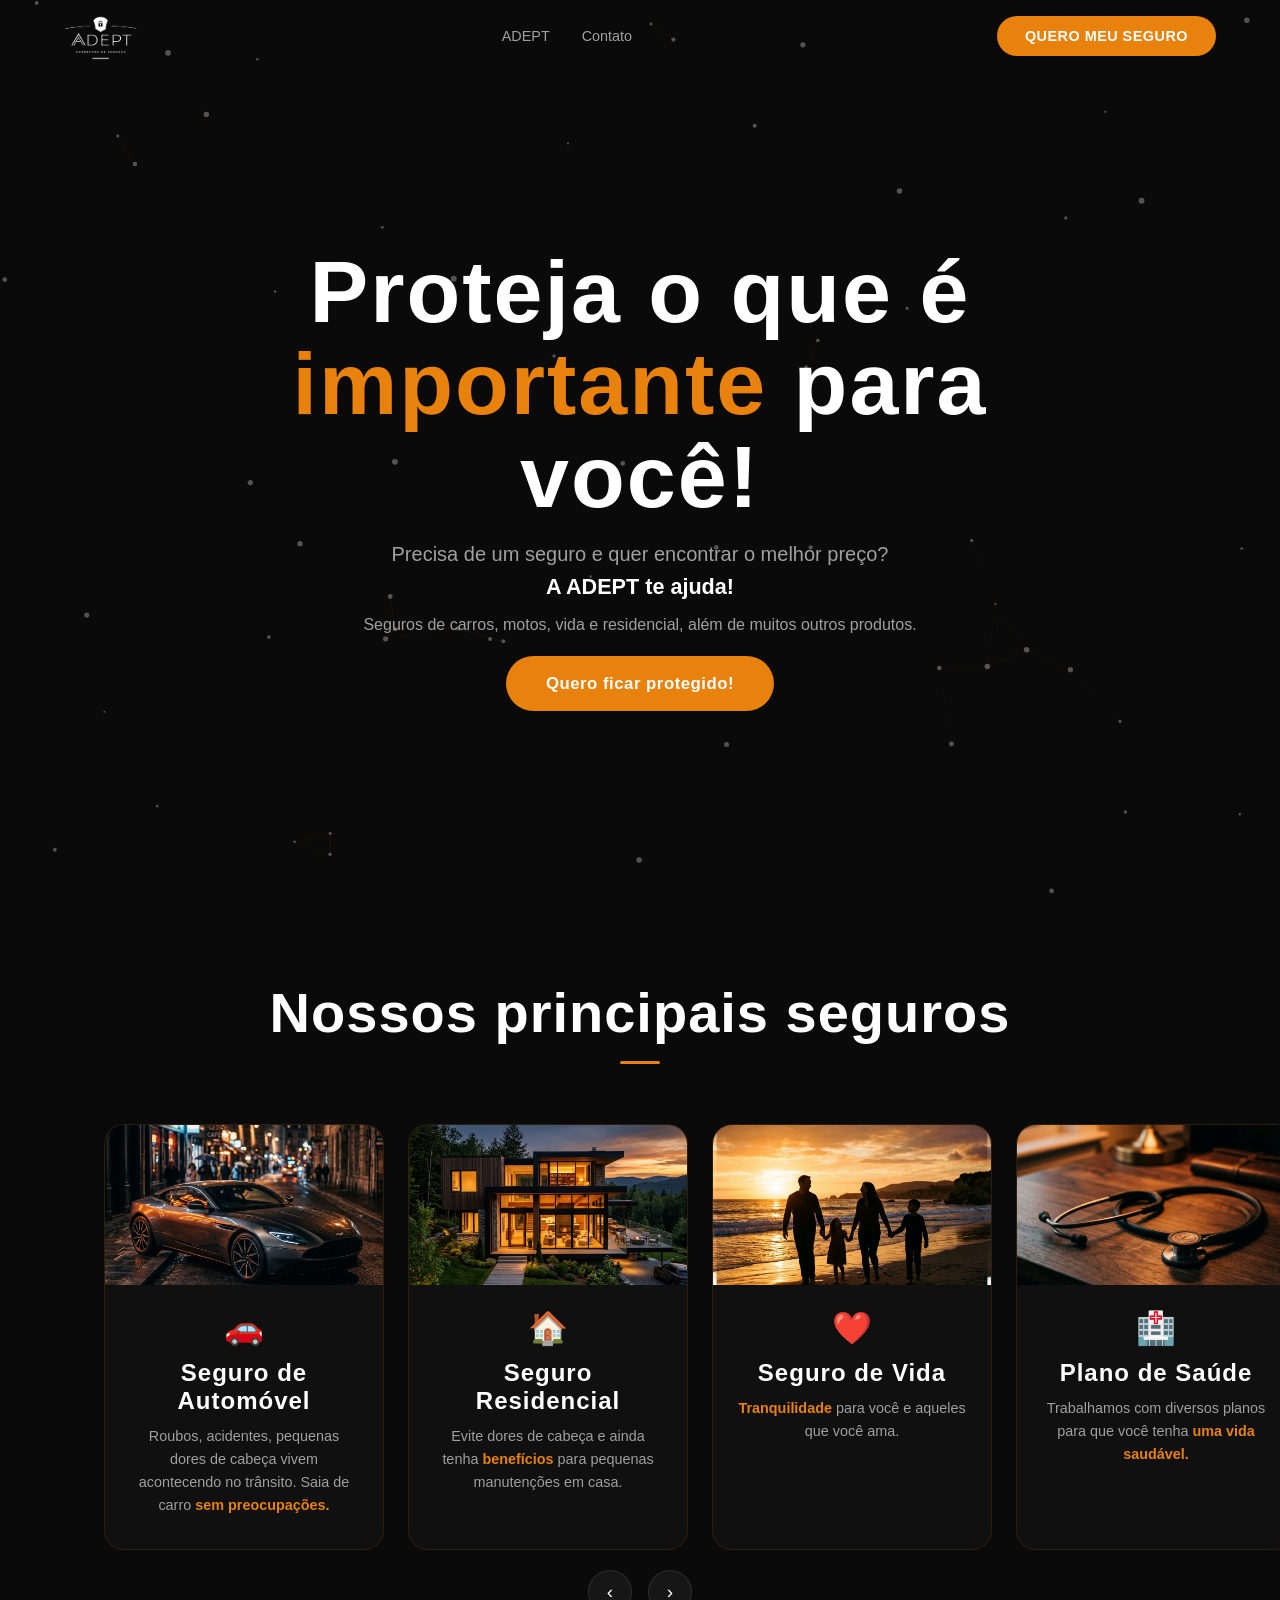
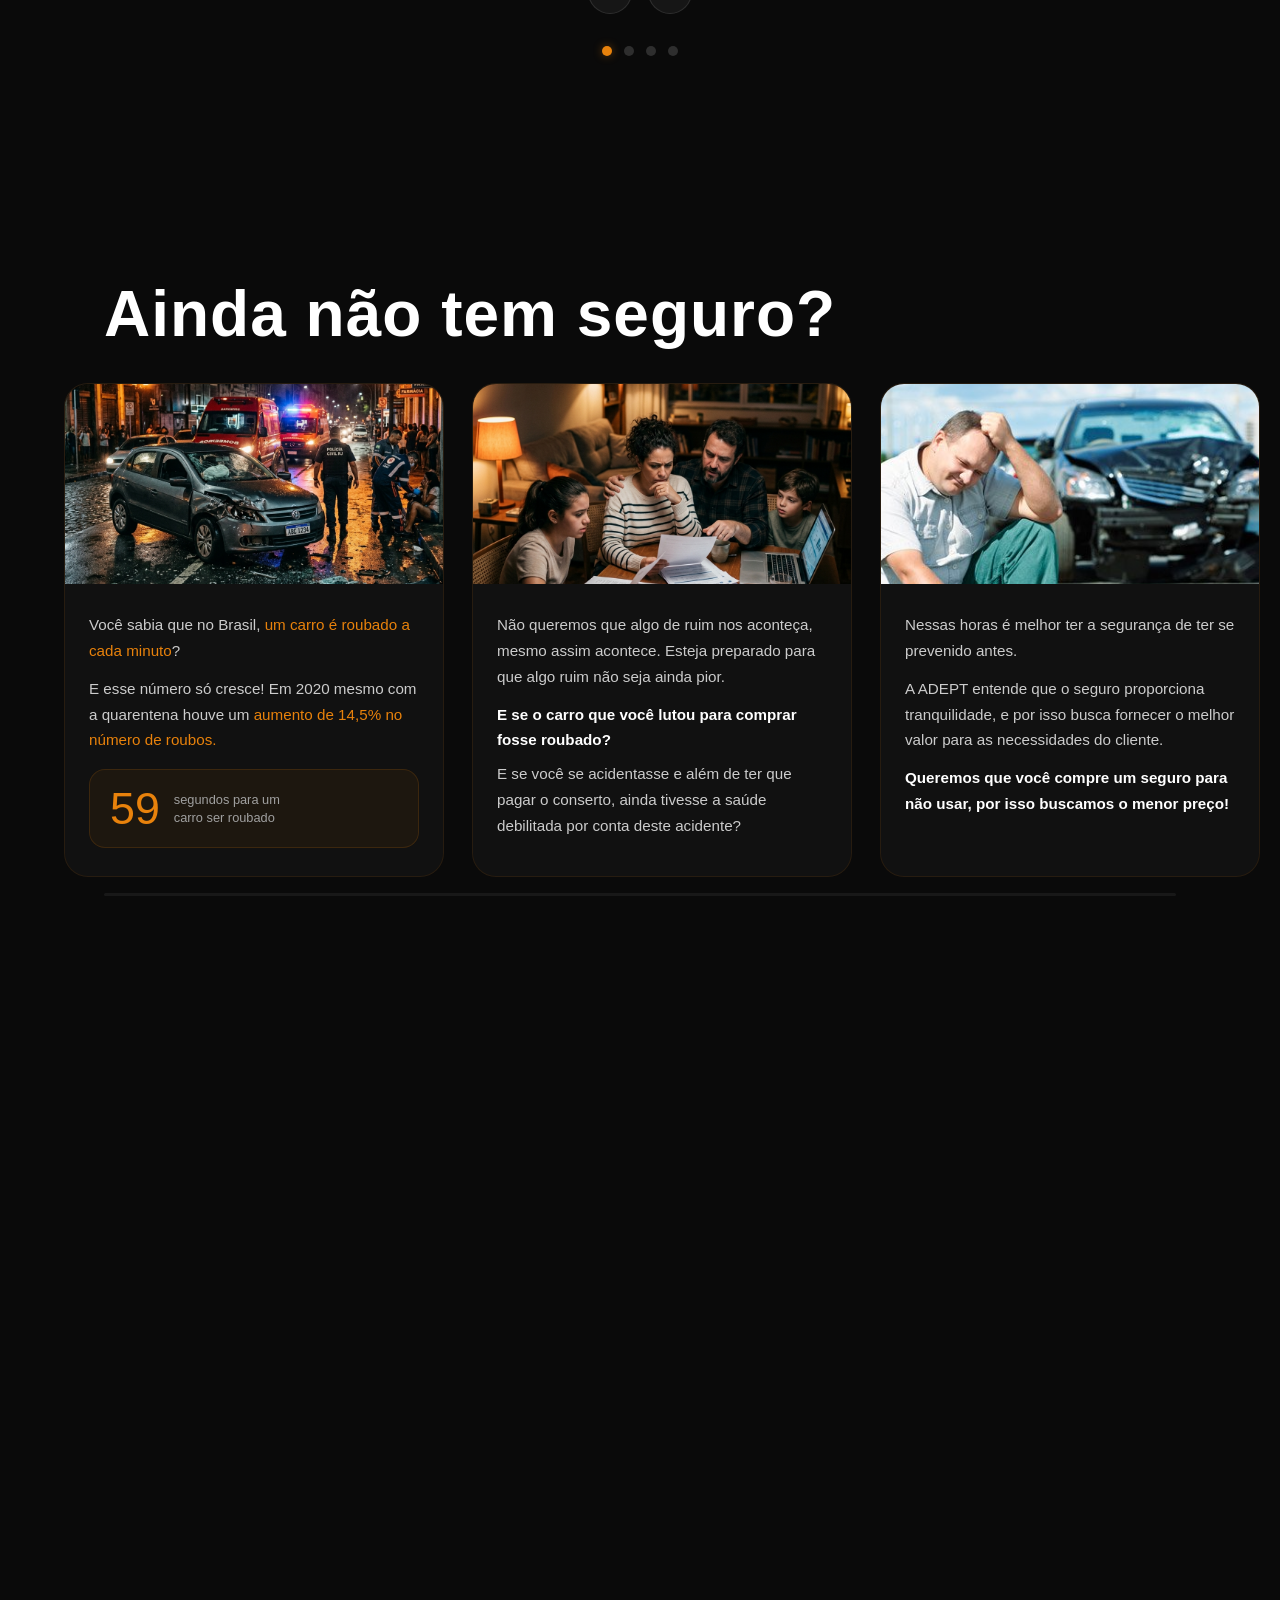
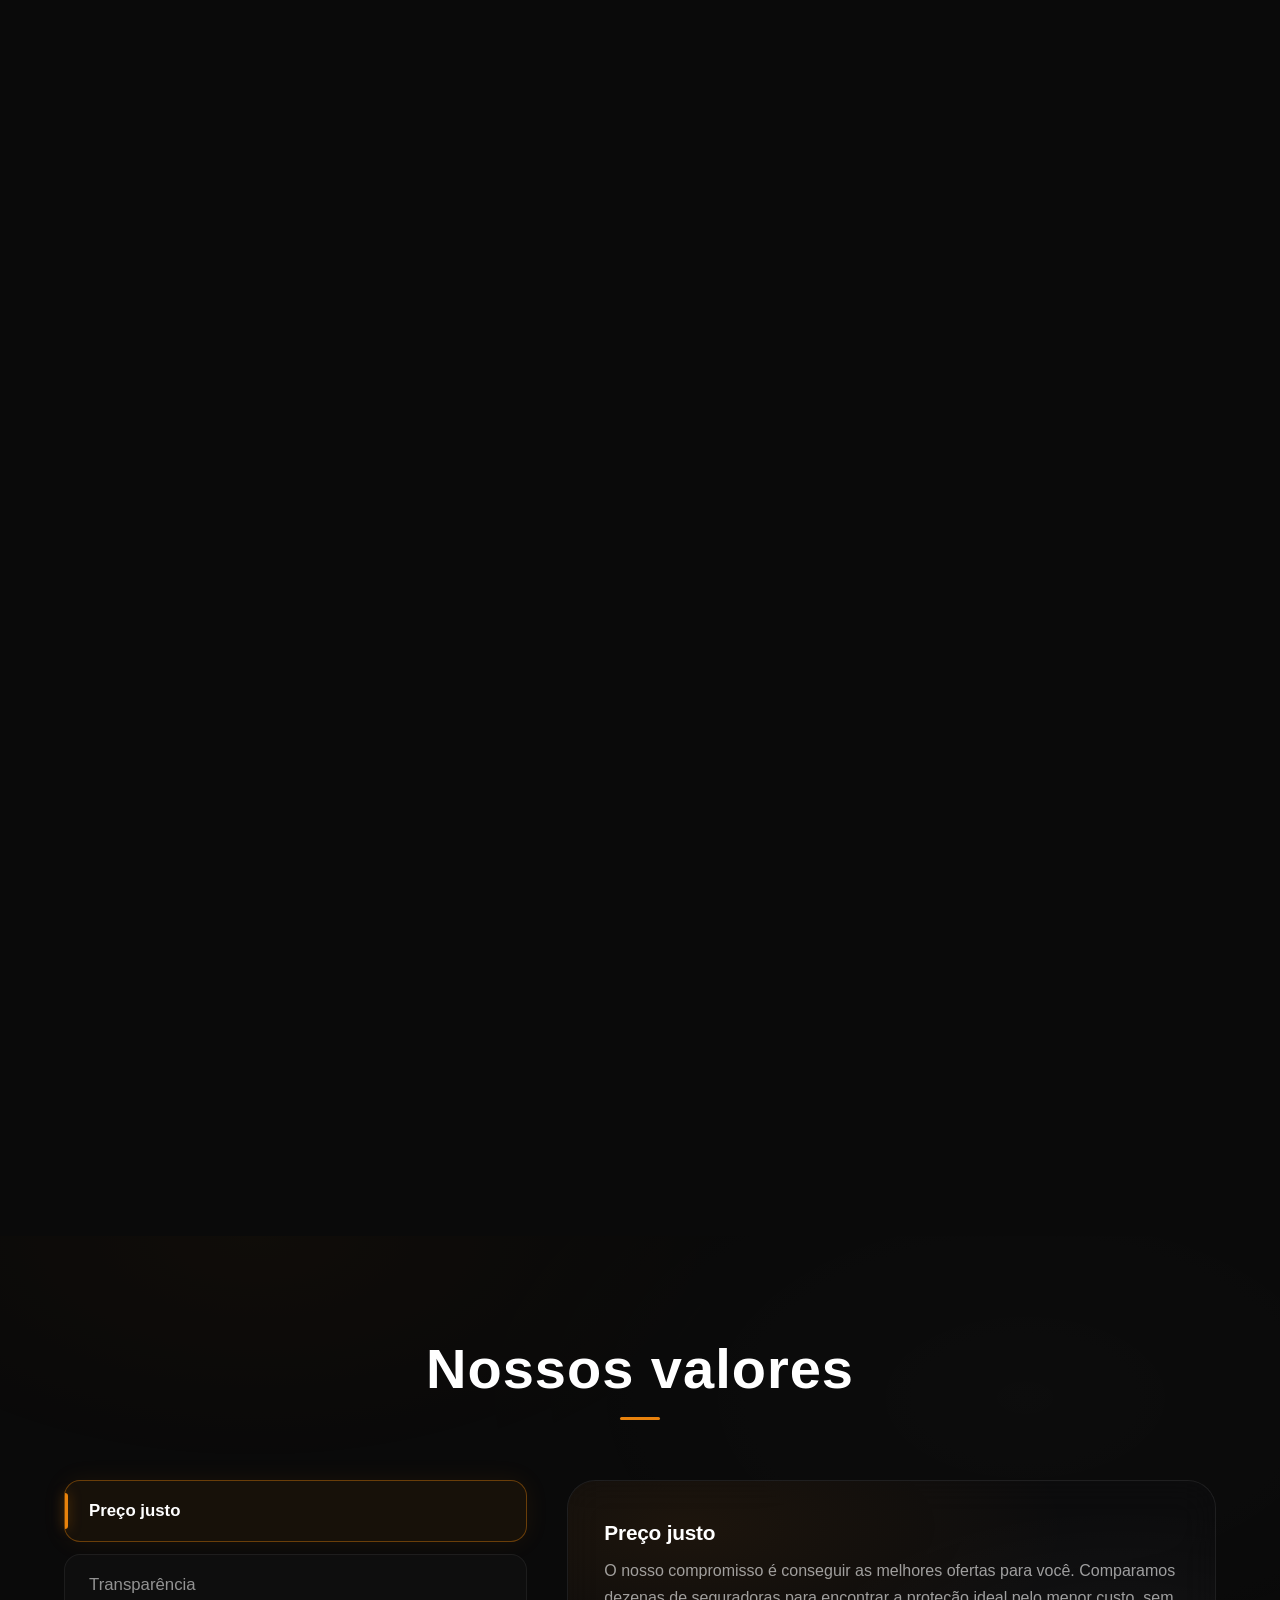
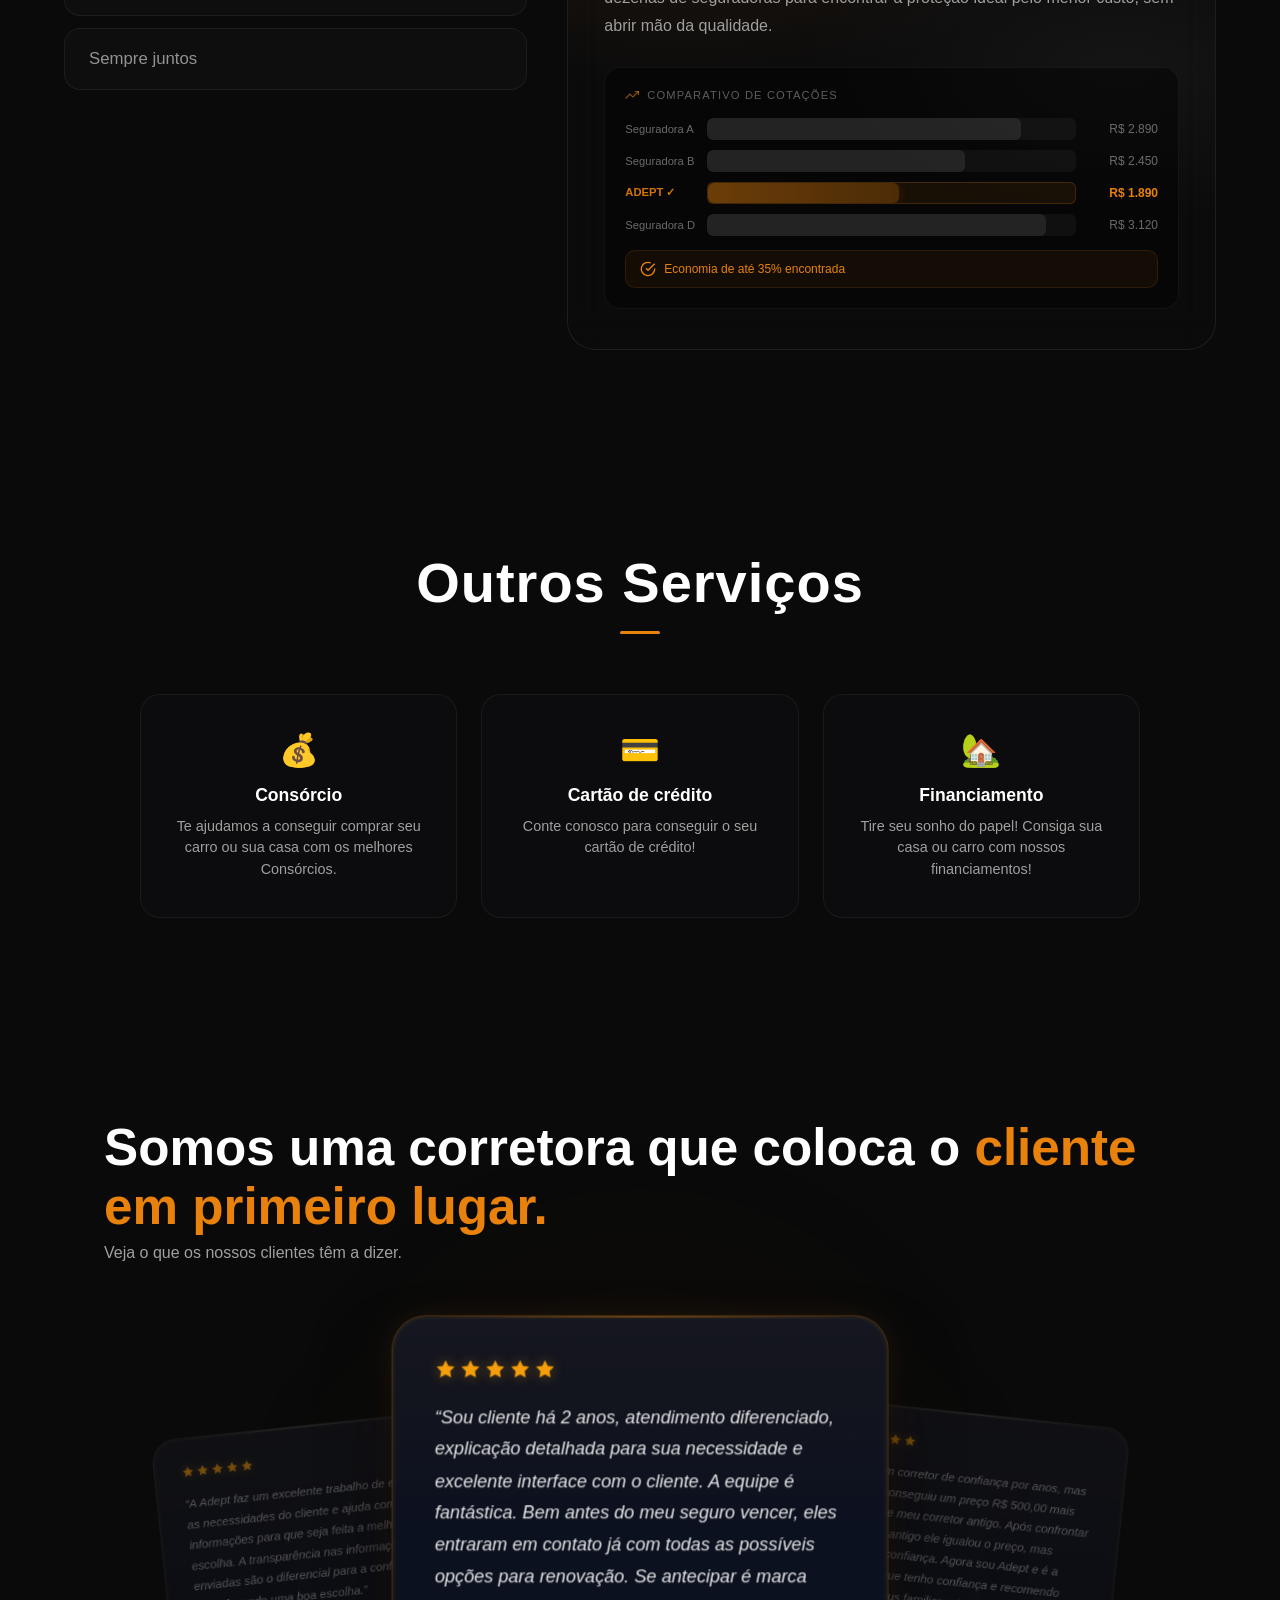
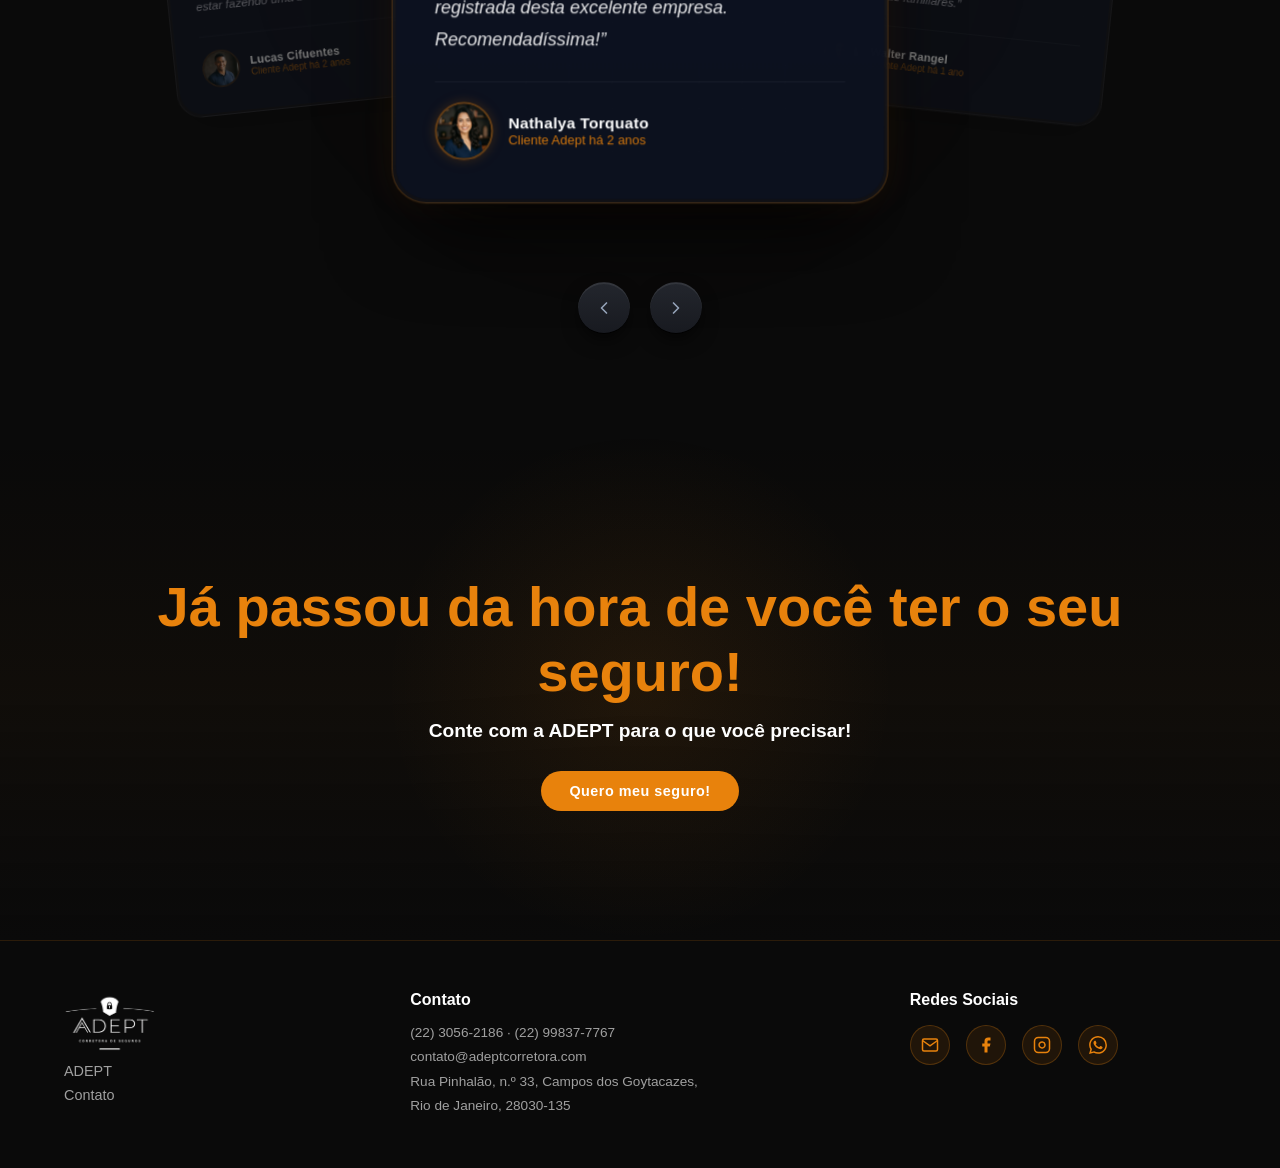
==== commit 8675d0c2: "chore: set landing.html as the new index.html for Vercel deployment" ====
--- a/index.html
+++ b/index.html
@@ -1,1393 +1,892 @@
-<!DOCTYPE html><html xmlns="http://www.w3.org/1999/xhtml" lang="pt" class=""><head>
-    <meta charset="utf-8">
-    
-
-
-
-
-
-
-
-
-
-
-
-
-
-
-
-
-
-
-
-
-
-
-
-
-
-
-
-
-
-
-
-
-
-
-
-
-
-<script type="text/javascript">
-    window._currentDevice = 'desktop';
-    window.Parameters = window.Parameters || {
-        HomeUrl: 'https://www.adeptcorretora.com/',
-
-        SystemID: 'US_DIRECT_PRODUCTION',
-        SiteAlias: 'eb2c2373',
-        SiteType: atob('RFVEQU9ORQ=='),
-        PublicationDate: 'Nov 18, 2025',
-        ExternalUid: null,
-        IsSiteMultilingual: false,
-        InitialPostAlias: '',
-        InitialPostPageUuid: '',
-        InitialDynamicItem: '',
-        DynamicPageInfo: {
-            isDynamicPage: false,
-            base64JsonRowData: 'null',
-        },
-        InitialPageAlias: 'home',
-        InitialPageUuid: '3b2f68303017433c87eab0882334de09',
-        InitialPageId: '1191902486',
-        InitialEncodedPageAlias: 'aG9tZQ==',
-        InitialHeaderUuid: 'b3d15ca42ade40eba7e0d8ef285c994b',
-        CurrentPageUrl: '',
-        IsCurrentHomePage: true,
-        AllowAjax: false,
-        AfterAjaxCommand: null,
-        HomeLinkText: 'Back To Home',
-        UseGalleryModule: false,
-        CurrentThemeName: 'Layout Theme',
-        ThemeVersion: '500000',
-        DefaultPageAlias: '',
-        RemoveDID: true,
-        WidgetStyleID: null,
-        IsHeaderFixed: false,
-        IsHeaderSkinny: false,
-        IsBfs: true,
-        StorePageAlias: 'null',
-        StorePagesUrls: 'e30=',
-        IsNewStore: 'false',
-        StorePath: '',
-        StoreId: 'null',
-        StoreVersion: 0,
-        StoreBaseUrl: '',
-        StoreCleanUrl: true,
-        StoreDisableScrolling: true,
-        IsStoreSuspended: false,
-        HasCustomDomain: true,
-        SimpleSite: false,
-        showCookieNotification: true,
-        cookiesNotificationMarkup: ' <div>Usamos cookies para garantir que voc� tenha a melhor experi�ncia em nosso website. Para saber mais, acesse a p�gina Privacidade.<\/div> \n',
-        translatedPageUrl: '',
-        isFastMigrationSite: false,
-        sidebarPosition: 'LEFT',
-        currentLanguage: 'pt',
-        currentLocale: 'pt',
-        NavItems: '{}',
-        errors: {
-            general: 'There was an error connecting to the page.<br/> Make sure you are not offline.',
-            password: 'Incorrect name/password combination',
-            tryAgain: 'Try again'
-        },
-        NavigationAreaParams: {
-            ShowBackToHomeOnInnerPages: true,
-            NavbarSize: 4,
-            NavbarLiveHomePage: 'https://www.adeptcorretora.com/',
-            BlockContainerSelector: '.dmBody',
-            NavbarSelector: '#dmNav:has(a)',
-            SubNavbarSelector: '#subnav_main'
-        },
-        hasCustomCode: true,
-        planID: '1051',
-        customTemplateId: 'null',
-        siteTemplateId: 'null',
-        productId: 'DM_DIRECT',
-        disableTracking: false,
-        pageType: 'FROM_SCRATCH',
-        isRuntimeServer: true,
-        isInEditor: false,
-        hasNativeStore: false,
-        defaultLang: 'pt',
-        hamburgerMigration: null,
-        isFlexSite: false
-    };
-
-    window.Parameters.LayoutID = {};
-    window.Parameters.LayoutID[window._currentDevice] = 6;
-    window.Parameters.LayoutVariationID = {};
-    window.Parameters.LayoutVariationID[window._currentDevice] = 5;
-</script>
-
-
-
-
-
-
-
-
-
-
-
-
-
-
-
-
-
-
-
-
-
-<!-- Injecting site-wide to the head -->
-
-
-
-
-<!-- End Injecting site-wide to the head -->
-
-<!-- Inject secured cdn script -->
-
-
-<!-- ========= Meta Tags ========= -->
+<!DOCTYPE html>
+<html lang="pt">
+<head>
+<meta charset="UTF-8">
+<meta name="viewport" content="width=device-width, initial-scale=1.0">
+<title>ADEPT Corretora de Seguros | Proteja o que é importante</title>
+<meta name="description" content="A ADEPT oferece consultoria e gestão de seguros para proteger seu patrimônio. Entre em contato e garanta sua proteção hoje!">
+<link rel="icon" type="image/x-icon" href="images/site_favicon_16_1560869884358.ico">
+<link rel="preconnect" href="https://fonts.googleapis.com">
+<link rel="preconnect" href="https://fonts.gstatic.com" crossorigin>
+<link href="https://fonts.googleapis.com/css2?family=Bebas+Neue&family=Inter:wght@300;400;500;600;700&display=swap" rel="stylesheet">
+<style>
+*{box-sizing:border-box;margin:0;padding:0}
+html{scroll-behavior:smooth;scroll-padding-top:80px}
+body{background:#0a0a0a;color:#fff;font-family:'Inter',sans-serif;overflow-x:hidden;-webkit-font-smoothing:antialiased}
+a{text-decoration:none;color:inherit}
+ul{list-style:none}
+img{max-width:100%;display:block}
+::-webkit-scrollbar{width:6px}
+::-webkit-scrollbar-track{background:#0a0a0a}
+::-webkit-scrollbar-thumb{background:rgba(232,130,12,.4);border-radius:3px}
+
+/* ===== HEADER ===== */
+.site-header{position:fixed;top:0;left:0;right:0;height:72px;display:flex;align-items:center;justify-content:space-between;padding:0 5vw;z-index:1000;background:transparent;border-bottom:1px solid transparent;transition:all .4s ease}
+.site-header.scrolled{background:rgba(10,10,10,.85);backdrop-filter:blur(12px);-webkit-backdrop-filter:blur(12px);border-bottom:1px solid rgba(232,130,12,.15);box-shadow:0 4px 30px rgba(0,0,0,.4)}
+.logo{display:flex;align-items:center;gap:8px;font-family:'Bebas Neue',sans-serif;font-size:1.6rem;letter-spacing:2px;color:#fff}
+.logo svg{width:22px;height:22px;color:#E8820C}
+.nav-links{display:flex;gap:32px;align-items:center}
+.nav-links a{font-size:.9rem;color:#A0A0A0;font-weight:400;transition:color .3s}
+.nav-links a:hover{color:#E8820C}
+.btn-cta{background:#E8820C;color:#fff;padding:12px 28px;border-radius:50px;font-weight:600;font-size:.9rem;letter-spacing:.5px;border:none;cursor:pointer;transition:all .2s;font-family:'Inter',sans-serif}
+.btn-cta:hover{background:#FF9520;transform:translateY(-1px);box-shadow:0 8px 25px rgba(232,130,12,.3)}
+.mobile-toggle{display:none;background:none;border:none;color:#fff;font-size:1.5rem;cursor:pointer}
+.mobile-menu{display:none;position:fixed;top:72px;left:0;right:0;background:rgba(10,10,10,.95);backdrop-filter:blur(15px);padding:20px 5vw 30px;flex-direction:column;gap:16px;z-index:999;transform:translateY(-100%);opacity:0;transition:all .4s ease}
+.mobile-menu.open{transform:translateY(0);opacity:1}
+.mobile-menu a{font-size:1.1rem;padding:10px 0;color:#A0A0A0;border-bottom:1px solid rgba(255,255,255,.05)}
+
+@media(max-width:768px){
+  .nav-links,.header-cta{display:none!important}
+  .mobile-toggle{display:block}
+  .mobile-menu{display:flex}
+}
+
+/* ===== HERO ===== */
+.hero{position:relative;min-height:100vh;display:flex;align-items:center;justify-content:center;text-align:center;padding:120px 5vw 80px;overflow:hidden}
+#particles-canvas{position:absolute;top:0;left:0;width:100%;height:100%;z-index:0}
+.hero-content{position:relative;z-index:2;max-width:800px}
+.hero h1{font-family:'Bebas Neue',sans-serif;font-size:clamp(3rem,8vw,5.5rem);line-height:1.05;letter-spacing:2px;margin-bottom:20px;opacity:0;transform:translateY(30px);animation:fadeSlideUp .8s ease forwards .3s}
+.hero h1 span{color:#E8820C}
+.hero .subtitle{font-size:clamp(1rem,2vw,1.25rem);color:#A0A0A0;margin-bottom:8px;opacity:0;animation:fadeSlideUp .8s ease forwards .5s}
+.hero .subtitle-bold{font-size:clamp(1.1rem,2.2vw,1.35rem);font-weight:700;color:#fff;margin-bottom:16px;opacity:0;animation:fadeSlideUp .8s ease forwards .6s}
+.hero .hero-desc{font-size:1rem;color:#A0A0A0;margin-bottom:40px;font-weight:300;opacity:0;animation:fadeSlideUp .8s ease forwards .7s}
+.hero .btn-cta{opacity:0;animation:fadeSlideUp .8s ease forwards .9s;padding:18px 40px;font-size:1.05rem}
+@keyframes fadeSlideUp{to{opacity:1;transform:translateY(0)}}
+
+/* ===== SECTION BASE ===== */
+.section{padding:100px 5vw;position:relative}
+.section-inner{max-width:1200px;margin:0 auto}
+.section-title{font-family:'Bebas Neue',sans-serif;font-size:clamp(2.2rem,5vw,3.5rem);text-align:center;margin-bottom:16px;letter-spacing:1px}
+.section-subtitle{text-align:center;color:#A0A0A0;font-size:1.05rem;font-weight:300;max-width:600px;margin:0 auto 60px}
+.section-divider{width:40px;height:3px;background:#E8820C;margin:0 auto 60px;border-radius:2px}
+.reveal{opacity:0;transform:translateY(30px);transition:opacity .8s ease,transform .8s ease}
+.reveal.visible{opacity:1;transform:translateY(0)}
+
+/* ===== INSURANCE CAROUSEL ===== */
+.carousel-section{padding:80px 0;overflow:hidden}
+.carousel-track-wrapper{position:relative;max-width:1200px;margin:0 auto;padding:0 5vw}
+.carousel-track{display:flex;gap:24px;transition:transform .5s ease;cursor:grab}
+.carousel-track.dragging{cursor:grabbing;transition:none}
+.insurance-card{min-width:280px;flex:0 0 280px;background:rgba(20,20,20,.6);border:1px solid rgba(232,130,12,.12);border-radius:20px;overflow:hidden;text-align:center;transition:all .4s ease;backdrop-filter:blur(8px)}
+.insurance-card:hover{border-color:rgba(232,130,12,.5);transform:translateY(-5px);box-shadow:0 15px 40px rgba(232,130,12,.08)}
+.insurance-card-img{width:100%;height:160px;object-fit:cover;display:block}
+.insurance-card-content{padding:24px 24px 32px}
+.insurance-card .card-icon{font-size:2rem;margin-bottom:12px;display:block}
+.insurance-card h3{font-family:'Bebas Neue',sans-serif;font-size:1.5rem;letter-spacing:1px;margin-bottom:10px}
+.insurance-card p{color:#A0A0A0;font-size:.9rem;line-height:1.6;font-weight:300}
+.insurance-card p strong{color:#E8820C;font-weight:600}
+.carousel-nav{display:flex;justify-content:center;gap:12px;margin-top:32px}
+.carousel-dot{width:10px;height:10px;border-radius:50%;background:rgba(255,255,255,.15);border:none;cursor:pointer;transition:all .3s}
+.carousel-dot.active{background:#E8820C;box-shadow:0 0 10px rgba(232,130,12,.4)}
+.carousel-arrows{display:flex;justify-content:center;gap:16px;margin-top:20px}
+.carousel-arrow{width:44px;height:44px;border-radius:50%;background:rgba(255,255,255,.05);border:1px solid rgba(255,255,255,.1);color:#fff;cursor:pointer;display:flex;align-items:center;justify-content:center;transition:all .3s;font-size:1.2rem}
+.carousel-arrow:hover{background:rgba(232,130,12,.15);border-color:rgba(232,130,12,.4)}
+
+/* ===== HORIZONTAL SCROLL CARDS (Scroll-hijack) ===== */
+.scroll-outer{position:relative;height:300vh}
+.scroll-sticky{position:sticky;top:0;height:100vh;display:flex;flex-direction:column;justify-content:center;overflow:hidden;padding:0}
+.scroll-sticky .section-header{max-width:1200px;margin:0 auto;padding:0 5vw 32px;width:100%}
+.scroll-sticky .section-header h2{font-family:'Bebas Neue',sans-serif;font-size:clamp(2.5rem,6vw,4rem);letter-spacing:1px;margin-bottom:0}
+.scroll-track{display:flex;gap:28px;padding:0 5vw;will-change:transform}
+.scroll-card{min-width:380px;max-width:420px;flex:0 0 380px;background:rgba(20,20,20,.7);border:1px solid rgba(232,130,12,.1);border-radius:24px;overflow:hidden;transition:border-color .4s ease,opacity .5s ease;opacity:.3}
+.scroll-card.active{opacity:1}
+.scroll-card:hover{border-color:rgba(232,130,12,.35)}
+.scroll-card-img{width:100%;height:200px;object-fit:cover;display:block}
+.scroll-card-body{padding:28px 24px}
+.scroll-card-body p{color:#ccc;font-size:.95rem;line-height:1.7;font-weight:300}
+.scroll-card-body p .highlight{color:#E8820C;font-weight:500}
+.scroll-card-body p strong{color:#fff}
+.scroll-counter{display:flex;align-items:center;gap:14px;margin-top:16px;padding:16px 20px;background:rgba(232,130,12,.06);border:1px solid rgba(232,130,12,.15);border-radius:16px}
+.counter-number{font-family:'Bebas Neue',sans-serif;font-size:2.8rem;color:#E8820C;line-height:1}
+.counter-label{font-size:.8rem;color:#A0A0A0;font-weight:300;line-height:1.4}
+.scroll-progress{max-width:1200px;margin:0 auto;padding:16px 5vw 0;width:100%}
+.scroll-progress-bar{height:3px;background:rgba(255,255,255,.06);border-radius:2px;overflow:hidden}
+.scroll-progress-fill{height:100%;background:#E8820C;border-radius:2px;width:0%;transition:width .1s linear}
+@media(max-width:768px){.scroll-card{min-width:300px;flex:0 0 300px}.scroll-outer{height:250vh}}
+
+/* ===== VALUES (Tab + Panel style) ===== */
+.values-section{padding:100px 5vw;position:relative;overflow:hidden}
+.values-section::before{content:'';position:absolute;inset:-2px;opacity:.4;pointer-events:none;background:radial-gradient(800px 420px at 20% 0%,rgba(232,130,12,.08),transparent 60%),radial-gradient(900px 520px at 80% 20%,rgba(255,255,255,.04),transparent 62%)}
+.values-container{max-width:1200px;margin:0 auto;display:grid;grid-template-columns:1fr 1.4fr;gap:40px;align-items:start;position:relative;z-index:1}
+.values-tabs{display:flex;flex-direction:column;gap:12px}
+.val-tab{position:relative;padding:20px 24px;border-radius:16px;border:1px solid rgba(255,255,255,.06);background:rgba(255,255,255,.02);cursor:pointer;transition:all .35s ease;font-size:1.05rem;font-weight:500;color:rgba(255,255,255,.55);text-align:left;font-family:'Inter',sans-serif}
+.val-tab:hover{border-color:rgba(255,255,255,.12);background:rgba(255,255,255,.04);color:rgba(255,255,255,.8)}
+.val-tab.active{border-color:rgba(232,130,12,.4);background:rgba(232,130,12,.06);color:#fff;font-weight:600;box-shadow:0 0 25px rgba(232,130,12,.08)}
+.val-tab.active::before{content:'';position:absolute;left:0;top:12px;bottom:12px;width:3px;border-radius:0 3px 3px 0;background:#E8820C;box-shadow:0 0 12px rgba(232,130,12,.5)}
+.values-panel{position:relative;border-radius:28px;background:rgba(15,15,18,.35);border:1px solid rgba(255,255,255,.08);backdrop-filter:blur(18px);-webkit-backdrop-filter:blur(18px);padding:40px 36px;overflow:hidden;min-height:360px}
+.values-panel::before{content:'';position:absolute;inset:-2px;background:radial-gradient(620px 260px at 18% 10%,rgba(232,130,12,.08),transparent 62%),radial-gradient(520px 260px at 85% 40%,rgba(255,255,255,.04),transparent 62%);pointer-events:none;z-index:0}
+.val-panel-content{position:relative;z-index:1;display:none;animation:valFadeIn .4s ease}
+.val-panel-content.active{display:block}
+@keyframes valFadeIn{from{opacity:0;transform:translateY(8px)}to{opacity:1;transform:translateY(0)}}
+.val-panel-content h3{font-size:1.3rem;font-weight:600;margin-bottom:12px;color:#fff;letter-spacing:-.01em}
+.val-panel-content p{color:rgba(255,255,255,.6);line-height:1.7;font-weight:300;font-size:1rem;margin-bottom:28px}
+.val-abstract-ui{position:relative;height:160px;background:rgba(0,0,0,.4);border:1px solid rgba(255,255,255,.05);border-radius:16px;padding:16px;overflow:hidden}
+.val-abstract-ui .val-ui-header{display:flex;align-items:center;justify-content:space-between;border-bottom:1px solid rgba(255,255,255,.05);padding-bottom:10px;margin-bottom:14px}
+.val-abstract-ui .val-dots{display:flex;gap:5px}
+.val-abstract-ui .val-dots span{width:7px;height:7px;border-radius:50%;background:rgba(255,255,255,.15)}
+.val-abstract-ui .val-bar{height:5px;width:80px;background:rgba(255,255,255,.05);border-radius:3px;overflow:hidden}
+.val-abstract-ui .val-bar-fill{height:100%;border-radius:3px;background:rgba(232,130,12,.5);animation:valBarPulse 2.5s ease-in-out infinite}
+@keyframes valBarPulse{0%,100%{width:30%}50%{width:75%}}
+.val-ui-cards{display:grid;grid-template-columns:repeat(3,1fr);gap:10px;height:100%}
+.val-ui-card{background:rgba(255,255,255,.03);border-radius:10px;border:1px solid rgba(255,255,255,.05);padding:10px;display:flex;flex-direction:column;gap:6px}
+.val-ui-card .val-ui-line{height:4px;border-radius:2px;background:rgba(255,255,255,.08)}
+.val-ui-card .val-ui-line.filled{background:rgba(232,130,12,.3)}
+.val-ui-card .val-ui-icon{margin-top:auto;width:20px;height:20px;border-radius:4px;background:rgba(255,255,255,.05);border:1px solid rgba(255,255,255,.05);display:flex;align-items:center;justify-content:center;align-self:flex-end}
+.val-ui-card .val-ui-icon svg{width:10px;height:10px;color:rgba(255,255,255,.35)}
+@media(max-width:768px){.values-container{grid-template-columns:1fr}.values-panel{min-height:auto}}
+
+@keyframes barGrow1{from{width:0}to{width:85%}}
+@keyframes barGrow2{from{width:0}to{width:70%}}
+@keyframes barGrow3{from{width:0}to{width:52%}}
+@keyframes barGrow4{from{width:0}to{width:92%}}
+@keyframes pulse-dot{0%,100%{box-shadow:0 0 0 0 rgba(232,130,12,.4)}70%{box-shadow:0 0 0 8px rgba(232,130,12,0)}}
+
+/* ===== SERVICES ===== */
+.services-grid{display:grid;grid-template-columns:repeat(3,1fr);gap:24px;max-width:1000px;margin:0 auto}
+.service-card{background:rgba(15,15,18,.5);border:1px solid rgba(255,255,255,.06);border-radius:20px;padding:36px 24px;text-align:center;transition:all .4s}
+.service-card:hover{border-color:rgba(232,130,12,.25);transform:translateY(-4px)}
+.service-card .svc-icon{color:#E8820C;font-size:2rem;margin-bottom:16px}
+.service-card h3{font-size:1.1rem;font-weight:600;margin-bottom:10px}
+.service-card p{color:#A0A0A0;font-size:.9rem;line-height:1.5;font-weight:300}
+@media(max-width:768px){.services-grid{grid-template-columns:1fr}}
+
+/* ===== TESTIMONIALS 3D CAROUSEL ===== */
+.test-section{padding:100px 0;overflow:hidden;position:relative}
+.test-section::before{content:'';position:absolute;top:50%;left:50%;transform:translate(-50%,-50%);width:60%;height:60%;background:radial-gradient(circle,rgba(232,130,12,.06),transparent 60%);filter:blur(120px);pointer-events:none}
+.test-header{max-width:1200px;margin:0 auto;padding:0 5vw 60px}
+.test-header h2{font-family:'Bebas Neue',sans-serif;font-size:clamp(2rem,5vw,3.2rem);margin-bottom:8px}
+.test-header h2 span{color:#E8820C}
+.test-header .sub{color:#A0A0A0;font-size:1rem}
+.test-stage{position:relative;max-width:1200px;margin:0 auto;padding:0 5vw;height:520px;perspective:1200px}
+.test-card{position:absolute;top:50%;left:50%;width:400px;transition:all .6s cubic-bezier(.4,0,.2,1);cursor:pointer;will-change:transform,opacity}
+.test-card.pos-left{transform:translate(-130%,-55%) rotate(-6deg) scale(.78);z-index:10;opacity:.45}
+.test-card.pos-left:hover{opacity:.85;z-index:35}
+.test-card.pos-center{transform:translate(-50%,-55%) rotate(0deg) scale(1.08);z-index:30;opacity:1;width:460px}
+.test-card.pos-right{transform:translate(30%,-55%) rotate(6deg) scale(.78);z-index:10;opacity:.45}
+.test-card.pos-right:hover{opacity:.85;z-index:35}
+.test-card-outer{position:relative;background:linear-gradient(180deg,rgba(30,30,35,.9),rgba(18,18,22,.95));backdrop-filter:blur(20px);border:1px solid rgba(255,255,255,.08);border-radius:2rem;padding:3px;box-shadow:0 20px 50px -12px rgba(0,0,0,.6)}
+.test-card.pos-center .test-card-outer{border-color:rgba(232,130,12,.25);box-shadow:0 40px 80px -20px rgba(0,0,0,.9),0 0 30px rgba(232,130,12,.1)}
+.test-card-outer::before{content:'';position:absolute;top:0;left:2rem;right:2rem;height:1px;background:linear-gradient(90deg,transparent,rgba(255,255,255,.3),transparent);z-index:5}
+.test-card.pos-center .test-card-outer::before{background:linear-gradient(90deg,transparent,rgba(232,130,12,.6),transparent)}
+.test-card-inner{position:relative;background:rgba(11,17,32,.85);border-radius:calc(2rem - 3px);padding:32px;overflow:hidden}
+.test-card.pos-center .test-card-inner{padding:36px}
+.test-card-inner::before{content:'';position:absolute;inset:0;background:linear-gradient(rgba(255,255,255,.015) 1px,transparent 1px),linear-gradient(90deg,rgba(255,255,255,.015) 1px,transparent 1px);background-size:40px 40px;opacity:.5;pointer-events:none}
+.test-card-inner::after{content:'';position:absolute;top:0;left:0;right:0;height:200px;background:linear-gradient(180deg,rgba(232,130,12,.04),transparent);pointer-events:none}
+.test-stars{display:flex;gap:3px;margin-bottom:20px;position:relative;z-index:2}
+.test-stars svg{width:16px;height:16px;fill:#f59e0b;filter:drop-shadow(0 0 6px rgba(245,158,11,.4))}
+.test-card.pos-center .test-stars svg{width:20px;height:20px}
+.test-quote{position:relative;z-index:2;color:rgba(200,200,210,.85);font-size:.95rem;line-height:1.75;font-weight:300;font-style:italic;margin-bottom:24px}
+.test-card.pos-center .test-quote{color:rgba(255,255,255,.9);font-size:1.05rem}
+.test-author{position:relative;z-index:2;display:flex;align-items:center;gap:14px;padding-top:18px;border-top:1px solid rgba(255,255,255,.06)}
+.test-avatar{width:48px;height:48px;border-radius:50%;object-fit:cover;border:2px solid rgba(232,130,12,.2);box-shadow:inset 0 2px 4px rgba(0,0,0,.6)}
+.test-card.pos-center .test-avatar{width:54px;height:54px;border-color:rgba(232,130,12,.4);box-shadow:0 0 12px rgba(232,130,12,.2)}
+.test-author-name{font-weight:600;color:#fff;font-size:.9rem;letter-spacing:.02em}
+.test-author-role{color:rgba(232,130,12,.7);font-size:.75rem;font-weight:400}
+.test-card.pos-center .test-author-role{color:rgba(232,130,12,.9)}
+.test-nav{display:flex;justify-content:center;gap:20px;margin-top:40px;position:relative;z-index:40}
+.test-nav-btn{width:52px;height:52px;border-radius:50%;background:linear-gradient(180deg,#23262d,#181a20);border-top:1px solid rgba(255,255,255,.08);border-bottom:1px solid #000;border-left:none;border-right:none;box-shadow:0 8px 20px -5px rgba(0,0,0,.8),inset 0 1px 0 rgba(255,255,255,.08);display:flex;align-items:center;justify-content:center;color:#94a3b8;cursor:pointer;transition:all .3s}
+.test-nav-btn:hover{color:#fff}
+.test-nav-btn:active{transform:translateY(2px);box-shadow:none}
+.test-nav-btn svg{width:20px;height:20px;transition:transform .3s}
+.test-nav-btn:first-child:hover svg{transform:translateX(-2px)}
+.test-nav-btn:last-child:hover svg{transform:translateX(2px)}
+@media(max-width:900px){.test-stage{height:auto;perspective:none;display:flex;flex-direction:column;gap:20px;padding:0 5vw}
+.test-card{position:relative;top:auto;left:auto;width:100%!important;transform:none!important;opacity:1!important;z-index:1!important}
+.test-card-outer{box-shadow:0 10px 30px rgba(0,0,0,.4)!important;border-color:rgba(255,255,255,.08)!important}
+.test-card-outer::before{background:linear-gradient(90deg,transparent,rgba(255,255,255,.2),transparent)!important}
+.test-nav{display:none}}
+
+/* ===== FINAL CTA ===== */
+.final-cta{position:relative;text-align:center;padding:140px 5vw;background:linear-gradient(180deg,transparent,rgba(232,130,12,.03) 50%,rgba(10,10,10,1));overflow:hidden}
+.final-cta::before{content:'';position:absolute;top:50%;left:50%;transform:translate(-50%,-50%);width:600px;height:600px;background:radial-gradient(circle,rgba(232,130,12,.08),transparent 60%);pointer-events:none}
+.final-cta h2{font-family:'Bebas Neue',sans-serif;font-size:clamp(2rem,5vw,3.5rem);color:#E8820C;margin-bottom:16px;position:relative;z-index:1}
+.final-cta p{font-size:1.2rem;font-weight:700;margin-bottom:40px;position:relative;z-index:1}
+.final-cta .btn-cta{position:relative;z-index:1;animation:pulse-btn 2s infinite}
+@keyframes pulse-btn{0%,100%{box-shadow:0 0 0 0 rgba(232,130,12,.4)}70%{box-shadow:0 0 0 15px rgba(232,130,12,0)}}
+
+/* ===== FOOTER ===== */
+.site-footer{border-top:1px solid rgba(232,130,12,.15);padding:50px 5vw;background:#0a0a0a}
+.footer-inner{max-width:1200px;margin:0 auto;display:grid;grid-template-columns:1fr 1.5fr 1fr;gap:40px;align-items:start}
+.footer-logo{font-family:'Bebas Neue',sans-serif;font-size:1.4rem;letter-spacing:2px;margin-bottom:12px}
+.footer-nav{display:flex;flex-direction:column;gap:8px}
+.footer-nav a{color:#A0A0A0;font-size:.9rem;transition:color .3s}
+.footer-nav a:hover{color:#E8820C}
+.footer-contact h4{color:#fff;font-size:1rem;margin-bottom:12px;font-weight:600}
+.footer-contact p,.footer-contact a{color:#A0A0A0;font-size:.85rem;line-height:1.8}
+.footer-contact a:hover{color:#E8820C}
+.footer-social{display:flex;gap:16px;margin-top:16px}
+.footer-social a{width:40px;height:40px;border-radius:50%;background:rgba(232,130,12,.1);border:1px solid rgba(232,130,12,.25);display:flex;align-items:center;justify-content:center;color:#E8820C;transition:all .3s}
+.footer-social a:hover{background:#E8820C;color:#fff;transform:translateY(-2px)}
+.footer-social a svg{width:18px;height:18px}
+@media(max-width:768px){.footer-inner{grid-template-columns:1fr;text-align:center}.footer-social{justify-content:center}}
+</style>
+</head>
+<body>
+
+<!-- HEADER -->
+<header class="site-header" id="site-header">
+  <a href="/" class="logo">
+    <img src="images/logo-adept.png" alt="ADEPT Corretora de Seguros" style="height:48px;width:auto">
+  </a>
+  <nav class="nav-links">
+    <a href="#home">ADEPT</a>
+    <a href="contato.html">Contato</a>
+  </nav>
+  <a href="https://wa.me/552230562186" target="_blank" class="btn-cta header-cta">QUERO MEU SEGURO</a>
+  <button class="mobile-toggle" id="menuToggle" aria-label="Menu">☰</button>
+</header>
+<nav class="mobile-menu" id="mobileMenu">
+  <a href="#home" class="mobile-link">ADEPT</a>
+  <a href="contato.html" class="mobile-link">Contato</a>
+  <a href="https://wa.me/552230562186" target="_blank" class="btn-cta" style="text-align:center;margin-top:10px">QUERO MEU SEGURO</a>
+</nav>
+
+<!-- HERO -->
+<section class="hero" id="home">
+  <canvas id="particles-canvas"></canvas>
+  <div class="hero-content">
+    <h1>Proteja o que é <span>importante</span> para você!</h1>
+    <p class="subtitle">Precisa de um seguro e quer encontrar o melhor preço?</p>
+    <p class="subtitle-bold">A ADEPT te ajuda!</p>
+    <p class="hero-desc">Seguros de carros, motos, vida e residencial, além de muitos outros produtos.</p>
+    <a href="#contato" class="btn-cta">Quero ficar protegido!</a>
+  </div>
+</section>
+
+<!-- NOSSOS PRINCIPAIS SEGUROS -->
+<section class="section carousel-section" id="seguros">
+  <div class="section-inner">
+    <h2 class="section-title reveal">Nossos principais seguros</h2>
+    <div class="section-divider"></div>
+  </div>
+  <div class="carousel-track-wrapper">
+    <div class="carousel-track" id="insuranceTrack">
+      <div class="insurance-card">
+        <img src="images/seguro-automovel.png" alt="Seguro de Automóvel" class="insurance-card-img">
+        <div class="insurance-card-content">
+          <span class="card-icon">🚗</span>
+          <h3>Seguro de Automóvel</h3>
+          <p>Roubos, acidentes, pequenas dores de cabeça vivem acontecendo no trânsito. Saia de carro <strong>sem preocupações.</strong></p>
+        </div>
+      </div>
+      <div class="insurance-card">
+        <img src="images/seguro-residencial.png" alt="Seguro Residencial" class="insurance-card-img">
+        <div class="insurance-card-content">
+          <span class="card-icon">🏠</span>
+          <h3>Seguro Residencial</h3>
+          <p>Evite dores de cabeça e ainda tenha <strong>benefícios</strong> para pequenas manutenções em casa.</p>
+        </div>
+      </div>
+      <div class="insurance-card">
+        <img src="images/seguro-vida.png" alt="Seguro de Vida" class="insurance-card-img">
+        <div class="insurance-card-content">
+          <span class="card-icon">❤️</span>
+          <h3>Seguro de Vida</h3>
+          <p><strong>Tranquilidade</strong> para você e aqueles que você ama.</p>
+        </div>
+      </div>
+      <div class="insurance-card">
+        <img src="images/plano-saude.png" alt="Plano de Saúde" class="insurance-card-img">
+        <div class="insurance-card-content">
+          <span class="card-icon">🏥</span>
+          <h3>Plano de Saúde</h3>
+          <p>Trabalhamos com diversos planos para que você tenha <strong>uma vida saudável.</strong></p>
+        </div>
+      </div>
+      <div class="insurance-card">
+        <img src="images/seguro-moto.png" alt="Seguro de Moto" class="insurance-card-img">
+        <div class="insurance-card-content">
+          <span class="card-icon">🏍️</span>
+          <h3>Seguro de Moto</h3>
+          <p>Tenha os melhores seguros de moto com os <strong>menores preços.</strong></p>
+        </div>
+      </div>
+      <div class="insurance-card">
+        <img src="images/seguro-condominio.png" alt="Seguro de Condomínio" class="insurance-card-img">
+        <div class="insurance-card-content">
+          <span class="card-icon">🏢</span>
+          <h3>Seguro de Condomínio</h3>
+          <p>É o dever do síndico prover seu condomínio de um bom seguro. A ADEPT te ajuda e ainda consegue o <strong>menor preço!</strong></p>
+        </div>
+      </div>
+    </div>
+  </div>
+  <div class="carousel-arrows">
+    <button class="carousel-arrow" id="carouselPrev" aria-label="Anterior">‹</button>
+    <button class="carousel-arrow" id="carouselNext" aria-label="Próximo">›</button>
+  </div>
+  <div class="carousel-nav" id="carouselDots"></div>
+</section>
+
+<!-- AINDA NÃO TEM SEGURO? - Horizontal Scroll Cards (scroll-hijack) -->
+<div class="scroll-outer" id="scrollOuter">
+  <div class="scroll-sticky">
+    <div class="section-header">
+      <h2>Ainda não tem seguro?</h2>
+    </div>
+    <div class="scroll-track" id="scrollTrack">
+      <div class="scroll-card active">
+        <img src="images/car-accident.png" alt="Carro roubado" class="scroll-card-img">
+        <div class="scroll-card-body">
+          <p>Você sabia que no Brasil, <span class="highlight">um carro é roubado a cada minuto</span>?</p>
+          <p style="margin-top:12px">E esse número só cresce! Em 2020 mesmo com a quarentena houve um <span class="highlight">aumento de 14,5% no número de roubos.</span></p>
+          <div class="scroll-counter">
+            <div class="counter-number" id="counterNum">60</div>
+            <div class="counter-label">segundos para um<br>carro ser roubado</div>
+          </div>
+        </div>
+      </div>
+      <div class="scroll-card">
+        <img src="images/family-insurance.png" alt="Família preocupada" class="scroll-card-img">
+        <div class="scroll-card-body">
+          <p>Não queremos que algo de ruim nos aconteça, mesmo assim acontece. Esteja preparado para que algo ruim não seja ainda pior.</p>
+          <p style="margin-top:12px"><strong>E se o carro que você lutou para comprar fosse roubado?</strong></p>
+          <p style="margin-top:8px">E se você se acidentasse e além de ter que pagar o conserto, ainda tivesse a saúde debilitada por conta deste acidente?</p>
+        </div>
+      </div>
+      <div class="scroll-card">
+        <img src="images/3-mitos-sobre-a-perda-total-do-seguro-de-automovel-que-voce-deve-saber-262e52d8-462w.jpg" alt="Seguro automotivo" class="scroll-card-img">
+        <div class="scroll-card-body">
+          <p>Nessas horas é melhor ter a segurança de ter se prevenido antes.</p>
+          <p style="margin-top:12px">A ADEPT entende que o seguro proporciona tranquilidade, e por isso busca fornecer o melhor valor para as necessidades do cliente.</p>
+          <p style="margin-top:12px"><strong>Queremos que você compre um seguro para não usar, por isso buscamos o menor preço!</strong></p>
+        </div>
+      </div>
+      <div class="scroll-card">
+        <img src="images/broker-handshake.png" alt="Família ADEPT" class="scroll-card-img">
+        <div class="scroll-card-body">
+          <p>Somos uma empresa familiar e nos importamos profundamente com o que fazemos e com cada um de nossos clientes.</p>
+          <p style="margin-top:16px;color:#E8820C;font-weight:700;font-size:1.05rem"><strong>Venha fazer parte da família ADEPT. O cliente protegido é a nossa maior satisfação!</strong></p>
+        </div>
+      </div>
+    </div>
+    <div class="scroll-progress">
+      <div class="scroll-progress-bar"><div class="scroll-progress-fill" id="scrollProgressFill"></div></div>
+    </div>
+  </div>
+</div>
+
+<!-- NOSSOS VALORES (Tab + Panel) -->
+<section class="values-section" id="valores">
+  <div class="section-inner">
+    <h2 class="section-title reveal">Nossos valores</h2>
+    <div class="section-divider"></div>
+  </div>
+  <div class="values-container reveal">
+    <!-- Tabs -->
+    <div class="values-tabs" id="valuesTabs">
+      <button class="val-tab active" data-target="val-1">Preço justo</button>
+      <button class="val-tab" data-target="val-2">Transparência</button>
+      <button class="val-tab" data-target="val-3">Sempre juntos</button>
+    </div>
+    <!-- Panel -->
+    <div class="values-panel">
+      <!-- PREÇO JUSTO: Comparador de preços animado -->
+      <div class="val-panel-content active" id="val-1">
+        <h3>Preço justo</h3>
+        <p>O nosso compromisso é conseguir as melhores ofertas para você. Comparamos dezenas de seguradoras para encontrar a proteção ideal pelo menor custo, sem abrir mão da qualidade.</p>
+        <div class="val-abstract-ui" style="height:auto;padding:20px">
+          <div style="font-size:.7rem;color:rgba(255,255,255,.35);text-transform:uppercase;letter-spacing:.1em;margin-bottom:16px;display:flex;align-items:center;gap:8px">
+            <svg width="14" height="14" viewBox="0 0 24 24" fill="none" stroke="currentColor" stroke-width="2" style="color:rgba(232,130,12,.6)"><polyline points="23 6 13.5 15.5 8.5 10.5 1 18"/><polyline points="17 6 23 6 23 12"/></svg>
+            Comparativo de cotações
+          </div>
+          <!-- Seguradora rows -->
+          <div style="display:flex;flex-direction:column;gap:10px">
+            <div style="display:flex;align-items:center;gap:12px">
+              <div style="width:70px;font-size:.7rem;color:rgba(255,255,255,.4)">Seguradora A</div>
+              <div style="flex:1;height:22px;background:rgba(255,255,255,.04);border-radius:6px;overflow:hidden;position:relative">
+                <div style="width:85%;height:100%;background:rgba(255,255,255,.08);border-radius:6px;animation:barGrow1 2s ease forwards"></div>
+              </div>
+              <div style="font-size:.75rem;color:rgba(255,255,255,.4);width:70px;text-align:right">R$ 2.890</div>
+            </div>
+            <div style="display:flex;align-items:center;gap:12px">
+              <div style="width:70px;font-size:.7rem;color:rgba(255,255,255,.4)">Seguradora B</div>
+              <div style="flex:1;height:22px;background:rgba(255,255,255,.04);border-radius:6px;overflow:hidden">
+                <div style="width:70%;height:100%;background:rgba(255,255,255,.08);border-radius:6px;animation:barGrow2 2s ease forwards"></div>
+              </div>
+              <div style="font-size:.75rem;color:rgba(255,255,255,.4);width:70px;text-align:right">R$ 2.450</div>
+            </div>
+            <div style="display:flex;align-items:center;gap:12px">
+              <div style="width:70px;font-size:.7rem;color:rgba(232,130,12,.9);font-weight:600">ADEPT ✓</div>
+              <div style="flex:1;height:22px;background:rgba(232,130,12,.08);border-radius:6px;overflow:hidden;border:1px solid rgba(232,130,12,.2)">
+                <div style="width:52%;height:100%;background:linear-gradient(90deg,rgba(232,130,12,.4),rgba(232,130,12,.25));border-radius:6px;animation:barGrow3 2s ease forwards;box-shadow:0 0 12px rgba(232,130,12,.15)"></div>
+              </div>
+              <div style="font-size:.75rem;color:#E8820C;font-weight:700;width:70px;text-align:right">R$ 1.890</div>
+            </div>
+            <div style="display:flex;align-items:center;gap:12px">
+              <div style="width:70px;font-size:.7rem;color:rgba(255,255,255,.4)">Seguradora D</div>
+              <div style="flex:1;height:22px;background:rgba(255,255,255,.04);border-radius:6px;overflow:hidden">
+                <div style="width:92%;height:100%;background:rgba(255,255,255,.08);border-radius:6px;animation:barGrow4 2s ease forwards"></div>
+              </div>
+              <div style="font-size:.75rem;color:rgba(255,255,255,.4);width:70px;text-align:right">R$ 3.120</div>
+            </div>
+          </div>
+          <div style="margin-top:14px;padding:10px 14px;background:rgba(232,130,12,.06);border:1px solid rgba(232,130,12,.12);border-radius:10px;display:flex;align-items:center;gap:8px">
+            <svg width="16" height="16" viewBox="0 0 24 24" fill="none" stroke="#E8820C" stroke-width="2"><path d="M22 11.08V12a10 10 0 11-5.93-9.14"/><polyline points="22 4 12 14.01 9 11.01"/></svg>
+            <span style="font-size:.75rem;color:#E8820C;font-weight:500">Economia de até 35% encontrada</span>
+          </div>
+        </div>
+      </div>
+      <!-- TRANSPARÊNCIA: Checklist de apólice -->
+      <div class="val-panel-content" id="val-2">
+        <h3>Transparência</h3>
+        <p>Entendemos o que você precisa e passamos todas as informações para que faça a melhor escolha. Sem letras miúdas, sem surpresas — clareza total em cada etapa.</p>
+        <div class="val-abstract-ui" style="height:auto;padding:20px">
+          <div style="font-size:.7rem;color:rgba(255,255,255,.35);text-transform:uppercase;letter-spacing:.1em;margin-bottom:16px;display:flex;align-items:center;gap:8px">
+            <svg width="14" height="14" viewBox="0 0 24 24" fill="none" stroke="currentColor" stroke-width="2" style="color:rgba(232,130,12,.6)"><path d="M14 2H6a2 2 0 00-2 2v16a2 2 0 002 2h12a2 2 0 002-2V8z"/><polyline points="14 2 14 8 20 8"/></svg>
+            Sua apólice — tudo claro
+          </div>
+          <div style="display:flex;flex-direction:column;gap:8px">
+            <div style="display:flex;align-items:center;gap:10px;padding:10px 14px;background:rgba(232,130,12,.04);border:1px solid rgba(232,130,12,.1);border-radius:10px">
+              <svg width="16" height="16" viewBox="0 0 24 24" fill="none" stroke="#E8820C" stroke-width="2.5"><polyline points="20 6 9 17 4 12"/></svg>
+              <span style="font-size:.8rem;color:rgba(255,255,255,.75)">Coberturas detalhadas</span>
+              <span style="margin-left:auto;font-size:.65rem;color:rgba(232,130,12,.7);background:rgba(232,130,12,.08);padding:3px 8px;border-radius:6px">Verificado</span>
+            </div>
+            <div style="display:flex;align-items:center;gap:10px;padding:10px 14px;background:rgba(232,130,12,.04);border:1px solid rgba(232,130,12,.1);border-radius:10px">
+              <svg width="16" height="16" viewBox="0 0 24 24" fill="none" stroke="#E8820C" stroke-width="2.5"><polyline points="20 6 9 17 4 12"/></svg>
+              <span style="font-size:.8rem;color:rgba(255,255,255,.75)">Franquias sem surpresas</span>
+              <span style="margin-left:auto;font-size:.65rem;color:rgba(232,130,12,.7);background:rgba(232,130,12,.08);padding:3px 8px;border-radius:6px">Verificado</span>
+            </div>
+            <div style="display:flex;align-items:center;gap:10px;padding:10px 14px;background:rgba(232,130,12,.04);border:1px solid rgba(232,130,12,.1);border-radius:10px">
+              <svg width="16" height="16" viewBox="0 0 24 24" fill="none" stroke="#E8820C" stroke-width="2.5"><polyline points="20 6 9 17 4 12"/></svg>
+              <span style="font-size:.8rem;color:rgba(255,255,255,.75)">Valores explicados linha a linha</span>
+              <span style="margin-left:auto;font-size:.65rem;color:rgba(232,130,12,.7);background:rgba(232,130,12,.08);padding:3px 8px;border-radius:6px">Verificado</span>
+            </div>
+            <div style="display:flex;align-items:center;gap:10px;padding:10px 14px;background:rgba(232,130,12,.04);border:1px solid rgba(232,130,12,.1);border-radius:10px">
+              <svg width="16" height="16" viewBox="0 0 24 24" fill="none" stroke="#E8820C" stroke-width="2.5"><polyline points="20 6 9 17 4 12"/></svg>
+              <span style="font-size:.8rem;color:rgba(255,255,255,.75)">Sem letras miúdas</span>
+              <span style="margin-left:auto;font-size:.65rem;color:rgba(232,130,12,.7);background:rgba(232,130,12,.08);padding:3px 8px;border-radius:6px">Verificado</span>
+            </div>
+          </div>
+        </div>
+      </div>
+      <!-- SEMPRE JUNTOS: Timeline de acompanhamento -->
+      <div class="val-panel-content" id="val-3">
+        <h3>Sempre juntos</h3>
+        <p>Conte conosco sempre que precisar. Acompanhamos os prazos para que você nunca esteja desprotegido. A renovação do seu seguro é nossa responsabilidade.</p>
+        <div class="val-abstract-ui" style="height:auto;padding:20px">
+          <div style="font-size:.7rem;color:rgba(255,255,255,.35);text-transform:uppercase;letter-spacing:.1em;margin-bottom:16px;display:flex;align-items:center;gap:8px">
+            <svg width="14" height="14" viewBox="0 0 24 24" fill="none" stroke="currentColor" stroke-width="2" style="color:rgba(232,130,12,.6)"><circle cx="12" cy="12" r="10"/><polyline points="12 6 12 12 16 14"/></svg>
+            Linha do tempo do seu seguro
+          </div>
+          <div style="display:flex;flex-direction:column;gap:0;position:relative;padding-left:20px">
+            <!-- Vertical line -->
+            <div style="position:absolute;left:6px;top:6px;bottom:6px;width:2px;background:linear-gradient(180deg,rgba(232,130,12,.4),rgba(232,130,12,.1))"></div>
+            <div style="display:flex;align-items:flex-start;gap:14px;padding-bottom:16px;position:relative">
+              <div style="width:10px;height:10px;border-radius:50%;background:#E8820C;border:2px solid rgba(232,130,12,.3);flex-shrink:0;margin-top:3px;box-shadow:0 0 8px rgba(232,130,12,.3);position:relative;left:-14px"></div>
+              <div style="margin-left:-14px"><div style="font-size:.8rem;color:#fff;font-weight:500">Contratação</div><div style="font-size:.7rem;color:rgba(255,255,255,.4)">Seguro ativado com sucesso</div></div>
+            </div>
+            <div style="display:flex;align-items:flex-start;gap:14px;padding-bottom:16px;position:relative">
+              <div style="width:10px;height:10px;border-radius:50%;background:rgba(232,130,12,.5);border:2px solid rgba(232,130,12,.2);flex-shrink:0;margin-top:3px;position:relative;left:-14px"></div>
+              <div style="margin-left:-14px"><div style="font-size:.8rem;color:rgba(255,255,255,.8);font-weight:500">Acompanhamento mensal</div><div style="font-size:.7rem;color:rgba(255,255,255,.4)">Revisão periódica do seu plano</div></div>
+            </div>
+            <div style="display:flex;align-items:flex-start;gap:14px;padding-bottom:16px;position:relative">
+              <div style="width:10px;height:10px;border-radius:50%;background:rgba(232,130,12,.5);border:2px solid rgba(232,130,12,.2);flex-shrink:0;margin-top:3px;position:relative;left:-14px;animation:pulse-dot 2s infinite"></div>
+              <div style="margin-left:-14px"><div style="font-size:.8rem;color:#E8820C;font-weight:600">⚡ Alerta de renovação</div><div style="font-size:.7rem;color:rgba(255,255,255,.4)">30 dias antes — sem risco de ficar sem</div></div>
+            </div>
+            <div style="display:flex;align-items:flex-start;gap:14px;position:relative">
+              <div style="width:10px;height:10px;border-radius:50%;background:rgba(232,130,12,.3);border:2px solid rgba(232,130,12,.15);flex-shrink:0;margin-top:3px;position:relative;left:-14px"></div>
+              <div style="margin-left:-14px"><div style="font-size:.8rem;color:rgba(255,255,255,.6);font-weight:500">Renovação automática</div><div style="font-size:.7rem;color:rgba(255,255,255,.4)">Melhor preço renegociado para você</div></div>
+            </div>
+          </div>
+        </div>
+      </div>
+    </div>
+  </div>
+</section>
+
+<!-- OUTROS SERVIÇOS -->
+<section class="section" id="servicos">
+  <div class="section-inner">
+    <h2 class="section-title reveal">Outros Serviços</h2>
+    <div class="section-divider"></div>
+    <div class="services-grid">
+      <div class="service-card reveal" style="transition-delay:.1s">
+        <div class="svc-icon">💰</div>
+        <h3>Consórcio</h3>
+        <p>Te ajudamos a conseguir comprar seu carro ou sua casa com os melhores Consórcios.</p>
+      </div>
+      <div class="service-card reveal" style="transition-delay:.2s">
+        <div class="svc-icon">💳</div>
+        <h3>Cartão de crédito</h3>
+        <p>Conte conosco para conseguir o seu cartão de crédito!</p>
+      </div>
+      <div class="service-card reveal" style="transition-delay:.3s">
+        <div class="svc-icon">🏡</div>
+        <h3>Financiamento</h3>
+        <p>Tire seu sonho do papel! Consiga sua casa ou carro com nossos financiamentos!</p>
+      </div>
+    </div>
+  </div>
+</section>
+
+<!-- DEPOIMENTOS 3D Carousel -->
+<section class="test-section" id="depoimentos">
+  <div class="test-header">
+    <h2 class="reveal">Somos uma corretora que coloca o <span>cliente em primeiro lugar.</span></h2>
+    <p class="sub reveal">Veja o que os nossos clientes têm a dizer.</p>
+  </div>
+  <div class="test-stage" id="testStage">
+    <!-- Card 1: Lucas -->
+    <div class="test-card pos-left" id="tCard1">
+      <div class="test-card-outer">
+        <div class="test-card-inner">
+          <div class="test-stars">
+            <svg viewBox="0 0 24 24"><polygon points="12 2 15.09 8.26 22 9.27 17 14.14 18.18 21.02 12 17.77 5.82 21.02 7 14.14 2 9.27 8.91 8.26 12 2"/></svg>
+            <svg viewBox="0 0 24 24"><polygon points="12 2 15.09 8.26 22 9.27 17 14.14 18.18 21.02 12 17.77 5.82 21.02 7 14.14 2 9.27 8.91 8.26 12 2"/></svg>
+            <svg viewBox="0 0 24 24"><polygon points="12 2 15.09 8.26 22 9.27 17 14.14 18.18 21.02 12 17.77 5.82 21.02 7 14.14 2 9.27 8.91 8.26 12 2"/></svg>
+            <svg viewBox="0 0 24 24"><polygon points="12 2 15.09 8.26 22 9.27 17 14.14 18.18 21.02 12 17.77 5.82 21.02 7 14.14 2 9.27 8.91 8.26 12 2"/></svg>
+            <svg viewBox="0 0 24 24"><polygon points="12 2 15.09 8.26 22 9.27 17 14.14 18.18 21.02 12 17.77 5.82 21.02 7 14.14 2 9.27 8.91 8.26 12 2"/></svg>
+          </div>
+          <p class="test-quote">“A Adept faz um excelente trabalho de entender as necessidades do cliente e ajuda com informações para que seja feita a melhor escolha. A transparência nas informações enviadas são o diferencial para a confiança de estar fazendo uma boa escolha.”</p>
+          <div class="test-author">
+            <img src="images/avatar-lucas.png" alt="Lucas Cifuentes" class="test-avatar">
+            <div>
+              <div class="test-author-name">Lucas Cifuentes</div>
+              <div class="test-author-role">Cliente Adept há 2 anos</div>
+            </div>
+          </div>
+        </div>
+      </div>
+    </div>
+    <!-- Card 2: Nathalya (center/featured) -->
+    <div class="test-card pos-center" id="tCard2">
+      <div class="test-card-outer">
+        <div class="test-card-inner">
+          <div class="test-stars">
+            <svg viewBox="0 0 24 24"><polygon points="12 2 15.09 8.26 22 9.27 17 14.14 18.18 21.02 12 17.77 5.82 21.02 7 14.14 2 9.27 8.91 8.26 12 2"/></svg>
+            <svg viewBox="0 0 24 24"><polygon points="12 2 15.09 8.26 22 9.27 17 14.14 18.18 21.02 12 17.77 5.82 21.02 7 14.14 2 9.27 8.91 8.26 12 2"/></svg>
+            <svg viewBox="0 0 24 24"><polygon points="12 2 15.09 8.26 22 9.27 17 14.14 18.18 21.02 12 17.77 5.82 21.02 7 14.14 2 9.27 8.91 8.26 12 2"/></svg>
+            <svg viewBox="0 0 24 24"><polygon points="12 2 15.09 8.26 22 9.27 17 14.14 18.18 21.02 12 17.77 5.82 21.02 7 14.14 2 9.27 8.91 8.26 12 2"/></svg>
+            <svg viewBox="0 0 24 24"><polygon points="12 2 15.09 8.26 22 9.27 17 14.14 18.18 21.02 12 17.77 5.82 21.02 7 14.14 2 9.27 8.91 8.26 12 2"/></svg>
+          </div>
+          <p class="test-quote">“Sou cliente há 2 anos, atendimento diferenciado, explicação detalhada para sua necessidade e excelente interface com o cliente. A equipe é fantástica. Bem antes do meu seguro vencer, eles entraram em contato já com todas as possíveis opções para renovação. Se antecipar é marca registrada desta excelente empresa. Recomendadíssima!”</p>
+          <div class="test-author">
+            <img src="images/avatar-nathalya.png" alt="Nathalya Torquato" class="test-avatar">
+            <div>
+              <div class="test-author-name">Nathalya Torquato</div>
+              <div class="test-author-role">Cliente Adept há 2 anos</div>
+            </div>
+          </div>
+        </div>
+      </div>
+    </div>
+    <!-- Card 3: Walter -->
+    <div class="test-card pos-right" id="tCard3">
+      <div class="test-card-outer">
+        <div class="test-card-inner">
+          <div class="test-stars">
+            <svg viewBox="0 0 24 24"><polygon points="12 2 15.09 8.26 22 9.27 17 14.14 18.18 21.02 12 17.77 5.82 21.02 7 14.14 2 9.27 8.91 8.26 12 2"/></svg>
+            <svg viewBox="0 0 24 24"><polygon points="12 2 15.09 8.26 22 9.27 17 14.14 18.18 21.02 12 17.77 5.82 21.02 7 14.14 2 9.27 8.91 8.26 12 2"/></svg>
+            <svg viewBox="0 0 24 24"><polygon points="12 2 15.09 8.26 22 9.27 17 14.14 18.18 21.02 12 17.77 5.82 21.02 7 14.14 2 9.27 8.91 8.26 12 2"/></svg>
+            <svg viewBox="0 0 24 24"><polygon points="12 2 15.09 8.26 22 9.27 17 14.14 18.18 21.02 12 17.77 5.82 21.02 7 14.14 2 9.27 8.91 8.26 12 2"/></svg>
+            <svg viewBox="0 0 24 24"><polygon points="12 2 15.09 8.26 22 9.27 17 14.14 18.18 21.02 12 17.77 5.82 21.02 7 14.14 2 9.27 8.91 8.26 12 2"/></svg>
+          </div>
+          <p class="test-quote">“Tinha um corretor de confiança por anos, mas a Adept conseguiu um preço R$ 500,00 mais barato que meu corretor antigo. Após confrontar o corretor antigo ele igualou o preço, mas acabou a confiança. Agora sou Adept e é a corretora que tenho confiança e recomendo para os meus familiares.”</p>
+          <div class="test-author">
+            <img src="images/avatar-walter.png" alt="Walter Rangel" class="test-avatar">
+            <div>
+              <div class="test-author-name">Walter Rangel</div>
+              <div class="test-author-role">Cliente Adept há 1 ano</div>
+            </div>
+          </div>
+        </div>
+      </div>
+    </div>
+  </div>
+  <div class="test-nav">
+    <button class="test-nav-btn" onclick="swipeTestimonial(-1)">
+      <svg viewBox="0 0 24 24" fill="none" stroke="currentColor" stroke-width="2" stroke-linecap="round" stroke-linejoin="round"><path d="m15 18-6-6 6-6"/></svg>
+    </button>
+    <button class="test-nav-btn" onclick="swipeTestimonial(1)">
+      <svg viewBox="0 0 24 24" fill="none" stroke="currentColor" stroke-width="2" stroke-linecap="round" stroke-linejoin="round"><path d="m9 18 6-6-6-6"/></svg>
+    </button>
+  </div>
+</section>
+
+<!-- CTA FINAL -->
+<section class="final-cta" id="contato">
+  <h2>Já passou da hora de você ter o seu seguro!</h2>
+  <p>Conte com a ADEPT para o que você precisar!</p>
+  <a href="https://wa.me/552230562186" target="_blank" class="btn-cta">Quero meu seguro!</a>
+</section>
+
+<!-- FOOTER -->
+<footer class="site-footer">
+  <div class="footer-inner">
+    <div>
+      <div class="footer-logo"><img src="images/logo-adept.png" alt="ADEPT" style="height:60px;width:auto"></div>
+      <nav class="footer-nav">
+        <a href="#home">ADEPT</a>
+        <a href="#contato">Contato</a>
+      </nav>
+    </div>
+    <div class="footer-contact">
+      <h4>Contato</h4>
+      <p>(22) 3056-2186 · (22) 99837-7767</p>
+      <p><a href="mailto:contato@adeptcorretora.com">contato@adeptcorretora.com</a></p>
+      <p>Rua Pinhalão, n.º 33, Campos dos Goytacazes,<br>Rio de Janeiro, 28030-135</p>
+    </div>
+    <div>
+      <h4 style="color:#fff;font-size:1rem;margin-bottom:12px;font-weight:600">Redes Sociais</h4>
+      <div class="footer-social">
+        <a href="mailto:contato@adeptcorretora.com" aria-label="Email"><svg viewBox="0 0 24 24" fill="none" stroke="currentColor" stroke-width="2"><path d="M4 4h16c1.1 0 2 .9 2 2v12c0 1.1-.9 2-2 2H4c-1.1 0-2-.9-2-2V6c0-1.1.9-2 2-2z"/><polyline points="22,6 12,13 2,6"/></svg></a>
+        <a href="https://facebook.com/adeptcorretora/" target="_blank" aria-label="Facebook"><svg viewBox="0 0 24 24" fill="currentColor"><path d="M18 2h-3a5 5 0 00-5 5v3H7v4h3v8h4v-8h3l1-4h-4V7a1 1 0 011-1h3z"/></svg></a>
+        <a href="https://instagram.com/adeptcorretora/" target="_blank" aria-label="Instagram"><svg viewBox="0 0 24 24" fill="none" stroke="currentColor" stroke-width="2"><rect x="2" y="2" width="20" height="20" rx="5" ry="5"/><path d="M16 11.37A4 4 0 1112.63 8 4 4 0 0116 11.37z"/><line x1="17.5" y1="6.5" x2="17.51" y2="6.5"/></svg></a>
+        <a href="https://wa.me/552230562186" target="_blank" aria-label="WhatsApp"><svg viewBox="0 0 24 24" fill="currentColor"><path d="M17.472 14.382c-.297-.149-1.758-.867-2.03-.967-.273-.099-.471-.148-.67.15-.197.297-.767.966-.94 1.164-.173.199-.347.223-.644.075-.297-.15-1.255-.463-2.39-1.475-.883-.788-1.48-1.761-1.653-2.059-.173-.297-.018-.458.13-.606.134-.133.298-.347.446-.52.149-.174.198-.298.298-.497.099-.198.05-.371-.025-.52-.075-.149-.669-1.612-.916-2.207-.242-.579-.487-.5-.669-.51-.173-.008-.371-.01-.57-.01-.198 0-.52.074-.792.372-.272.297-1.04 1.016-1.04 2.479 0 1.462 1.065 2.875 1.213 3.074.149.198 2.096 3.2 5.077 4.487.709.306 1.262.489 1.694.625.712.227 1.36.195 1.871.118.571-.085 1.758-.719 2.006-1.413.248-.694.248-1.289.173-1.413-.074-.124-.272-.198-.57-.347m-5.421 7.403h-.004a9.87 9.87 0 01-5.031-1.378l-.361-.214-3.741.982.998-3.648-.235-.374a9.86 9.86 0 01-1.51-5.26c.001-5.45 4.436-9.884 9.888-9.884 2.64 0 5.122 1.03 6.988 2.898a9.825 9.825 0 012.893 6.994c-.003 5.45-4.437 9.884-9.885 9.884m8.413-18.297A11.815 11.815 0 0012.05 0C5.495 0 .16 5.335.157 11.892c0 2.096.547 4.142 1.588 5.945L.057 24l6.305-1.654a11.882 11.882 0 005.683 1.448h.005c6.554 0 11.89-5.335 11.893-11.893a11.821 11.821 0 00-3.48-8.413z"/></svg></a>
+      </div>
+    </div>
+  </div>
+</footer>
+
+<!-- ===== JAVASCRIPT ===== -->
 <script>
-    try {
-    if (
-        navigator.serviceWorker &&
-        navigator.serviceWorker.getRegistrations &&
-        location.protocol === 'https:'
-    ) {
-        // remove all service workers
-        navigator.serviceWorker
-            .getRegistrations()
-            .then(function (registrations) {
-                if (registrations && registrations.length) {
-                    console.log('unregistering service workers');
-                    registrations.forEach(function (registration) {
-                        registration.unregister();
-                    });
-                }
-            });
-        // clear caches
-        if (caches) {
-            caches.keys().then(function (keyList) {
-                if (keyList && keyList.length) {
-                    console.log('deleting caches');
-                    keyList.forEach(function (key) {
-                        if (key && key.indexOf('druntime') === 0) {
-                            caches.delete(key);
-                        }
-                    });
-                }
-            });
+// Header scroll effect
+const header = document.getElementById('site-header');
+window.addEventListener('scroll', () => {
+  header.classList.toggle('scrolled', window.scrollY > 50);
+});
+
+// Mobile menu
+const menuToggle = document.getElementById('menuToggle');
+const mobileMenu = document.getElementById('mobileMenu');
+menuToggle.addEventListener('click', () => {
+  mobileMenu.classList.toggle('open');
+  menuToggle.textContent = mobileMenu.classList.contains('open') ? '✕' : '☰';
+});
+document.querySelectorAll('.mobile-link').forEach(a => {
+  a.addEventListener('click', () => { mobileMenu.classList.remove('open'); menuToggle.textContent = '☰'; });
+});
+
+// Particles canvas
+(function(){
+  const canvas = document.getElementById('particles-canvas');
+  if(!canvas) return;
+  const ctx = canvas.getContext('2d');
+  let w, h, particles = [];
+  function resize(){ w = canvas.width = canvas.offsetWidth; h = canvas.height = canvas.offsetHeight; }
+  resize();
+  window.addEventListener('resize', resize);
+  for(let i=0;i<60;i++){
+    particles.push({x:Math.random()*w, y:Math.random()*h, vx:(Math.random()-.5)*.4, vy:(Math.random()-.5)*.4, r:Math.random()*2+1});
+  }
+  function draw(){
+    ctx.clearRect(0,0,w,h);
+    particles.forEach(p=>{
+      p.x+=p.vx; p.y+=p.vy;
+      if(p.x<0)p.x=w; if(p.x>w)p.x=0; if(p.y<0)p.y=h; if(p.y>h)p.y=0;
+      ctx.beginPath(); ctx.arc(p.x,p.y,p.r,0,Math.PI*2);
+      ctx.fillStyle='rgba(255,255,255,0.3)'; ctx.fill();
+    });
+    for(let i=0;i<particles.length;i++){
+      for(let j=i+1;j<particles.length;j++){
+        const dx=particles[i].x-particles[j].x, dy=particles[i].y-particles[j].y;
+        const dist=Math.sqrt(dx*dx+dy*dy);
+        if(dist<120){
+          ctx.beginPath(); ctx.moveTo(particles[i].x,particles[i].y);
+          ctx.lineTo(particles[j].x,particles[j].y);
+          ctx.strokeStyle=`rgba(232,130,12,${.15*(1-dist/120)})`;
+          ctx.lineWidth=.5; ctx.stroke();
         }
+      }
     }
-} catch (err) {
-    // not a secured location
-}
-</script>
-
-
-
-<link rel="canonical" href="https://www.adeptcorretora.com/">
-
-<meta id="view" name="viewport" content="initial-scale=1, minimum-scale=1, maximum-scale=5, viewport-fit=cover">
-<meta name="apple-mobile-web-app-capable" content="yes">
-
-<!--Add favorites icons-->
-
-<link rel="apple-touch-icon" href="images/LOGO%252BADEPT.png">
-
-<link rel="icon" type="image/x-icon" href="images/site_favicon_16_1560869884358.ico">
-
-<!-- End favorite icons -->
-<link rel="preconnect" href="https://lirp.cdn-website.com/">
-
-
-
-<!-- render the required CSS and JS in the head section -->
-<script id="d-js-dmapi">
-    window.SystemID = 'US_DIRECT_PRODUCTION';
-
-    if (!window.dmAPI) {
-        window.dmAPI = {
-            registerExternalRuntimeComponent: function () {
-            },
-            getCurrentDeviceType: function () {
-                return window._currentDevice;
-            },
-            runOnReady: (ns, fn) => {
-                const safeFn = dmAPI.toSafeFn(fn);
-                ns = ns || 'global_' + Math.random().toString(36).slice(2, 11);
-                const eventName = 'afterAjax.' + ns;
-
-                if (document.readyState === 'complete') {
-                    $.DM.events.off(eventName).on(eventName, safeFn);
-                    setTimeout(function () {
-                        safeFn({
-                            isAjax: false,
-                        });
-                    }, 0);
-                } else {
-                    window?.waitForDeferred?.('dmAjax', () => {
-                        $.DM.events.off(eventName).on(eventName, safeFn);
-                        safeFn({
-                            isAjax: false,
-                        });
-                    });
-                }
-            },
-            toSafeFn: (fn) => {
-                if (fn?.safe) {
-                    return fn;
-                }
-                const safeFn = function (...args) {
-                    try {
-                        return fn?.apply(null, args);
-                    } catch (e) {
-                        console.log('function failed ' + e.message);
-                    }
-                };
-                safeFn.safe = true;
-                return safeFn;
-            }
-        };
-    }
-
-    if (!window.requestIdleCallback) {
-        window.requestIdleCallback = function (fn) {
-            setTimeout(fn, 0);
-        }
-    }
-</script>
-
-<!-- loadCSS function header.jsp-->
-
-
-
-
-
-
-<script id="d-js-load-css">
-/**
- * There are a few <link> tags with CSS resource in them that are preloaded in the page
- * in each of those there is a "onload" handler which invokes the loadCSS callback
- * defined here.
- * We are monitoring 3 main CSS files - the runtime, the global and the page.
- * When each load we check to see if we can append them all in a batch. If threre
- * is no page css (which may happen on inner pages) then we do not wait for it
- */
-(function () {
-  let cssLinks = {};
-  function loadCssLink(link) {
-    link.onload = null;
-    link.rel = "stylesheet";
-    link.type = "text/css";
+    requestAnimationFrame(draw);
+  }
+  draw();
+})();
+
+// Insurance carousel
+(function(){
+  const track = document.getElementById('insuranceTrack');
+  if(!track) return;
+  const cards = track.children;
+  const dotsContainer = document.getElementById('carouselDots');
+  let currentIndex = 0;
+  const cardWidth = 304; // 280 + 24 gap
+  let autoTimer;
+  
+  function getVisibleCards(){
+    const w = window.innerWidth;
+    if(w < 640) return 1;
+    if(w < 1024) return 2;
+    return 3;
   }
   
-    function checkCss() {
-      const pageCssLink = document.querySelector("[id*='CssLink']");
-      const widgetCssLink = document.querySelector("[id*='widgetCSS']");
-
-        if (cssLinks && cssLinks.runtime && cssLinks.global && (!pageCssLink || cssLinks.page) && (!widgetCssLink || cssLinks.widget)) {
-            const storedRuntimeCssLink = cssLinks.runtime;
-            const storedPageCssLink = cssLinks.page;
-            const storedGlobalCssLink = cssLinks.global;
-            const storedWidgetCssLink = cssLinks.widget;
-
-            storedGlobalCssLink.disabled = true;
-            loadCssLink(storedGlobalCssLink);
-
-            if (storedPageCssLink) {
-                storedPageCssLink.disabled = true;
-                loadCssLink(storedPageCssLink);
-            }
-
-            if(storedWidgetCssLink) {
-                storedWidgetCssLink.disabled = true;
-                loadCssLink(storedWidgetCssLink);
-            }
-
-            storedRuntimeCssLink.disabled = true;
-            loadCssLink(storedRuntimeCssLink);
-
-            requestAnimationFrame(() => {
-                setTimeout(() => {
-                    storedRuntimeCssLink.disabled = false;
-                    storedGlobalCssLink.disabled = false;
-                    if (storedPageCssLink) {
-                      storedPageCssLink.disabled = false;
-                    }
-                    if (storedWidgetCssLink) {
-                      storedWidgetCssLink.disabled = false;
-                    }
-                    // (SUP-4179) Clear the accumulated cssLinks only when we're
-                    // sure that the document has finished loading and the document 
-                    // has been parsed.
-                    if(document.readyState === 'interactive') {
-                      cssLinks = null;
-                    }
-                }, 0);
-            });
-        }
-    }
+  function maxIndex(){ return Math.max(0, cards.length - getVisibleCards()); }
   
-
-  function loadCSS(link) {
-    try {
-      var urlParams = new URLSearchParams(window.location.search);
-      var noCSS = !!urlParams.get("nocss");
-      var cssTimeout = urlParams.get("cssTimeout") || 0;
-
-      if (noCSS) {
-        return;
-      }
-      if (link.href && link.href.includes("d-css-runtime")) {
-        cssLinks.runtime = link;
-        checkCss();
-      } else if (link.id === "siteGlobalCss") {
-        cssLinks.global = link;
-        checkCss();
-      } 
-      
-      else if (link.id && link.id.includes("CssLink")) {
-        cssLinks.page = link;
-        checkCss();
-      } else if (link.id && link.id.includes("widgetCSS")) {
-        cssLinks.widget = link;
-        checkCss();
-      }
-      
-      else {
-        requestIdleCallback(function () {
-          window.setTimeout(function () {
-            loadCssLink(link);
-          }, parseInt(cssTimeout, 10));
-        });
-      }
-    } catch (e) {
-      throw e
+  function slideTo(i){
+    currentIndex = Math.max(0, Math.min(i, maxIndex()));
+    track.style.transform = `translateX(-${currentIndex * cardWidth}px)`;
+    updateDots();
+  }
+  
+  function updateDots(){
+    dotsContainer.innerHTML = '';
+    for(let i=0; i<=maxIndex(); i++){
+      const dot = document.createElement('button');
+      dot.className = 'carousel-dot' + (i===currentIndex?' active':'');
+      dot.addEventListener('click', ()=>slideTo(i));
+      dotsContainer.appendChild(dot);
     }
   }
-  window.loadCSS = window.loadCSS || loadCSS;
+  
+  document.getElementById('carouselPrev').addEventListener('click', ()=>slideTo(currentIndex-1));
+  document.getElementById('carouselNext').addEventListener('click', ()=>slideTo(currentIndex+1));
+  
+  // Auto-play
+  function startAuto(){ autoTimer = setInterval(()=>{ slideTo(currentIndex>=maxIndex()?0:currentIndex+1); }, 4000); }
+  function stopAuto(){ clearInterval(autoTimer); }
+  track.addEventListener('mouseenter', stopAuto);
+  track.addEventListener('mouseleave', startAuto);
+  
+  // Touch swipe
+  let touchX = 0;
+  track.addEventListener('touchstart', e=>{ touchX=e.changedTouches[0].screenX; stopAuto(); }, {passive:true});
+  track.addEventListener('touchend', e=>{ 
+    const diff = e.changedTouches[0].screenX - touchX;
+    if(diff < -50) slideTo(currentIndex+1);
+    if(diff > 50) slideTo(currentIndex-1);
+    startAuto();
+  }, {passive:true});
+  
+  updateDots();
+  startAuto();
+  window.addEventListener('resize', ()=>{ slideTo(Math.min(currentIndex, maxIndex())); });
+})();
+
+// Scroll-hijack: horizontal cards driven by vertical scroll
+(function(){
+  const outer = document.getElementById('scrollOuter');
+  const track = document.getElementById('scrollTrack');
+  const fill = document.getElementById('scrollProgressFill');
+  const cards = track.querySelectorAll('.scroll-card');
+  if(!outer || !track || cards.length === 0) return;
+
+  function update(){
+    const rect = outer.getBoundingClientRect();
+    const outerH = outer.offsetHeight;
+    const viewH = window.innerHeight;
+    // scrollProgress: 0 when top of outer hits top of viewport, 1 when bottom of outer hits bottom
+    const scrollable = outerH - viewH;
+    const scrolled = -rect.top;
+    const progress = Math.max(0, Math.min(1, scrolled / scrollable));
+
+    // Calculate how far to translate: we want to reveal all cards
+    const trackW = track.scrollWidth;
+    const viewW = window.innerWidth;
+    const maxTranslate = Math.max(0, trackW - viewW + 80); // 80px extra padding
+    const translateX = progress * maxTranslate;
+    track.style.transform = `translateX(-${translateX}px)`;
+
+    // Progress bar
+    if(fill) fill.style.width = (progress * 100) + '%';
+
+    // Activate cards as they enter the viewport area
+    const trackRect = track.getBoundingClientRect();
+    cards.forEach(card => {
+      const cardRect = card.getBoundingClientRect();
+      const cardCenter = cardRect.left + cardRect.width / 2;
+      if(cardCenter < viewW * 0.85 && cardCenter > -cardRect.width * 0.3){
+        card.classList.add('active');
+      } else {
+        card.classList.remove('active');
+      }
+    });
+
+    requestAnimationFrame(update);
+  }
+  requestAnimationFrame(update);
+
+  // Counter animation inside first card
+  const counterEl = document.getElementById('counterNum');
+  if(counterEl){
+    let val = 60;
+    let started = false;
+    const obs = new IntersectionObserver((entries) => {
+      if(entries[0].isIntersecting && !started){
+        started = true;
+        setInterval(()=>{ val--; if(val<=0) val=60; counterEl.textContent=val; }, 1000);
+      }
+    });
+    obs.observe(counterEl);
+  }
+})();
+
+// Values tabs
+(function(){
+  const tabs = document.querySelectorAll('#valuesTabs .val-tab');
+  const panels = document.querySelectorAll('.val-panel-content');
+  tabs.forEach(tab => {
+    tab.addEventListener('click', () => {
+      tabs.forEach(t => t.classList.remove('active'));
+      panels.forEach(p => p.classList.remove('active'));
+      tab.classList.add('active');
+      const target = document.getElementById(tab.dataset.target);
+      if(target) target.classList.add('active');
+    });
+  });
+})();
+
+// 3D Testimonial Carousel
+(function(){
+  const cards = [
+    document.getElementById('tCard1'),
+    document.getElementById('tCard2'),
+    document.getElementById('tCard3')
+  ];
+  if(!cards[0] || !cards[1] || !cards[2]) return;
+
+  let positions = [0, 1, 2]; // 0=left, 1=center, 2=right
+  let isAnimating = false;
+  const posMap = ['pos-left','pos-center','pos-right'];
+
+  function updateCards(){
+    cards.forEach((card, i) => {
+      card.classList.remove('pos-left','pos-center','pos-right');
+      card.classList.add(posMap[positions[i]]);
+    });
+  }
+
+  window.swipeTestimonial = function(dir){
+    if(isAnimating) return;
+    isAnimating = true;
+    if(dir === 1){
+      positions = positions.map(p => (p === 0 ? 2 : p - 1));
+    } else {
+      positions = positions.map(p => (p === 2 ? 0 : p + 1));
+    }
+    updateCards();
+    setTimeout(() => { isAnimating = false; }, 600);
+  };
+
+  // Touch swipe
+  const stage = document.getElementById('testStage');
+  let tStartX = 0;
+  stage.addEventListener('touchstart', e => { tStartX = e.changedTouches[0].screenX; }, {passive:true});
+  stage.addEventListener('touchend', e => {
+    const diff = e.changedTouches[0].screenX - tStartX;
+    if(diff < -50) swipeTestimonial(1);
+    if(diff > 50) swipeTestimonial(-1);
+  }, {passive:true});
+
+  // Click on side cards to bring to center
+  cards.forEach((card, i) => {
+    card.addEventListener('click', () => {
+      if(positions[i] === 0) swipeTestimonial(-1);
+      else if(positions[i] === 2) swipeTestimonial(1);
+    });
+  });
+})();
+
+// Reveal on scroll (Intersection Observer)
+(function(){
+  const els = document.querySelectorAll('.reveal');
+  const observer = new IntersectionObserver((entries) => {
+    entries.forEach(e => { if(e.isIntersecting) e.target.classList.add('visible'); });
+  }, { threshold: 0.1 });
+  els.forEach(el => observer.observe(el));
 })();
 </script>
 
-
-
-<script data-role="deferred-init" type="text/javascript">
-    /* usage: window.getDeferred(<deferred name>).resolve() or window.getDeferred(<deferred name>).promise.then(...)*/
-    function Def() {
-        this.promise = new Promise((function (a, b) {
-            this.resolve = a, this.reject = b
-        }).bind(this))
-    }
-
-    const defs = {};
-    window.getDeferred = function (a) {
-        return null == defs[a] && (defs[a] = new Def), defs[a]
-    }
-    window.waitForDeferred = function (b, a, c) {
-        let d = window?.getDeferred?.(b);
-        d
-            ? d.promise.then(a)
-            : c && ["complete", "interactive"].includes(document.readyState)
-                ? setTimeout(a, 1)
-                : c
-                    ? document.addEventListener("DOMContentLoaded", a)
-                    : console.error(`Deferred  does not exist`);
-    };
-</script>
-<style id="forceCssIncludes">
-    /* This file is auto-generated from a `scss` file with the same name */
-
-.videobgwrapper{overflow:hidden;position:absolute;z-index:0;width:100%;height:100%;top:0;left:0;pointer-events:none;border-radius:inherit}.videobgframe{position:absolute;width:101%;height:100%;top:50%;left:50%;transform:translateY(-50%) translateX(-50%);object-fit:fill}#dm video.videobgframe{margin:0}@media (max-width:767px){.dmRoot .dmPhotoGallery.newPhotoGallery:not(.photo-gallery-done){min-height:80vh}}@media (min-width:1025px){.dmRoot .dmPhotoGallery.newPhotoGallery:not(.photo-gallery-done){min-height:45vh}}@media (min-width:768px) and (max-width:1024px){.responsiveTablet .dmPhotoGallery.newPhotoGallery:not(.photo-gallery-done){min-height:45vh}}#dm [data-show-on-page-only]{display:none!important}#dmRoot div.stickyHeaderFix div.site_content{margin-top:0!important}#dmRoot div.stickyHeaderFix div.hamburger-header-container{position:relative}
-    
-
-</style>
-<style id="cssVariables" type="text/css">
-    
-</style>
-
-
-<style id="hideAnimFix">
-  .dmDesktopBody:not(.editGrid) [data-anim-desktop]:not([data-anim-desktop='none']), .dmDesktopBody:not(.editGrid) [data-anim-extended] {
-    visibility: hidden;
-  }
-
-  .dmDesktopBody:not(.editGrid) .dmNewParagraph[data-anim-desktop]:not([data-anim-desktop='none']), .dmDesktopBody:not(.editGrid) .dmNewParagraph[data-anim-extended] {
-    visibility: hidden !important;
-  }
-
-  #dmRoot:not(.editGrid) .flex-element [data-anim-extended] {
-    visibility: hidden;
-  }
-
-</style>
-
-
-
-<style id="criticalCss">
-    @charset "UTF-8";.display_None,.dmPopupMask{display:none}.clearfix:after,.dmDesktopBody:not(.editGrid) [data-anim-desktop]:not([data-anim-desktop=none]){visibility:hidden}@font-face{font-family:Merriweather;font-style:italic;font-weight:300;font-stretch:100%;font-display:swap;src:url(fonts/u-4c0qyriQwlOrhSvowK_l5-eTxCVx0ZbwLvKH2Gk9hLmp0v5yA-xXPqCzLvF-udrA.woff2) format('woff2');unicode-range:U+0000-00FF,U+0131,U+0152-0153,U+02BB-02BC,U+02C6,U+02DA,U+02DC,U+0304,U+0308,U+0329,U+2000-206F,U+20AC,U+2122,U+2191,U+2193,U+2212,U+2215,U+FEFF,U+FFFD}@font-face{font-family:Poppins;font-style:normal;font-weight:300;font-display:swap;src:url(fonts/pxiByp8kv8JHgFVrLDz8Z1xlFQ.woff2) format('woff2');unicode-range:U+0000-00FF,U+0131,U+0152-0153,U+02BB-02BC,U+02C6,U+02DA,U+02DC,U+0304,U+0308,U+0329,U+2000-206F,U+20AC,U+2122,U+2191,U+2193,U+2212,U+2215,U+FEFF,U+FFFD}@font-face{font-family:Poppins;font-style:italic;font-weight:300;font-display:swap;src:url(fonts/pxiDyp8kv8JHgFVrJJLm21lVF9eO.woff2) format('woff2');unicode-range:U+0000-00FF,U+0131,U+0152-0153,U+02BB-02BC,U+02C6,U+02DA,U+02DC,U+0304,U+0308,U+0329,U+2000-206F,U+20AC,U+2122,U+2191,U+2193,U+2212,U+2215,U+FEFF,U+FFFD}@font-face{font-family:Merriweather;font-style:italic;font-weight:400;font-stretch:100%;font-display:swap;src:url(fonts/u-4c0qyriQwlOrhSvowK_l5-eTxCVx0ZbwLvKH2Gk9hLmp0v5yA-xXPqCzLvF-udrA.woff2) format('woff2');unicode-range:U+0000-00FF,U+0131,U+0152-0153,U+02BB-02BC,U+02C6,U+02DA,U+02DC,U+0304,U+0308,U+0329,U+2000-206F,U+20AC,U+2122,U+2191,U+2193,U+2212,U+2215,U+FEFF,U+FFFD}@font-face{font-family:Poppins;font-style:normal;font-weight:400;font-display:swap;src:url(fonts/pxiEyp8kv8JHgFVrJJfecg.woff2) format('woff2');unicode-range:U+0000-00FF,U+0131,U+0152-0153,U+02BB-02BC,U+02C6,U+02DA,U+02DC,U+0304,U+0308,U+0329,U+2000-206F,U+20AC,U+2122,U+2191,U+2193,U+2212,U+2215,U+FEFF,U+FFFD}@font-face{font-family:Poppins;font-style:normal;font-weight:600;font-display:swap;src:url(fonts/pxiByp8kv8JHgFVrLEj6Z1xlFQ.woff2) format('woff2');unicode-range:U+0000-00FF,U+0131,U+0152-0153,U+02BB-02BC,U+02C6,U+02DA,U+02DC,U+0304,U+0308,U+0329,U+2000-206F,U+20AC,U+2122,U+2191,U+2193,U+2212,U+2215,U+FEFF,U+FFFD}@font-face{font-family:Merriweather;font-style:italic;font-weight:700;font-stretch:100%;font-display:swap;src:url(fonts/u-4c0qyriQwlOrhSvowK_l5-eTxCVx0ZbwLvKH2Gk9hLmp0v5yA-xXPqCzLvF-udrA.woff2) format('woff2');unicode-range:U+0000-00FF,U+0131,U+0152-0153,U+02BB-02BC,U+02C6,U+02DA,U+02DC,U+0304,U+0308,U+0329,U+2000-206F,U+20AC,U+2122,U+2191,U+2193,U+2212,U+2215,U+FEFF,U+FFFD}@font-face{font-family:Poppins;font-style:normal;font-weight:700;font-display:swap;src:url(fonts/pxiByp8kv8JHgFVrLCz7Z1xlFQ.woff2) format('woff2');unicode-range:U+0000-00FF,U+0131,U+0152-0153,U+02BB-02BC,U+02C6,U+02DA,U+02DC,U+0304,U+0308,U+0329,U+2000-206F,U+20AC,U+2122,U+2191,U+2193,U+2212,U+2215,U+FEFF,U+FFFD}@font-face{font-family:Poppins;font-style:normal;font-weight:800;font-display:swap;src:url(fonts/pxiByp8kv8JHgFVrLDD4Z1xlFQ.woff2) format('woff2');unicode-range:U+0000-00FF,U+0131,U+0152-0153,U+02BB-02BC,U+02C6,U+02DA,U+02DC,U+0304,U+0308,U+0329,U+2000-206F,U+20AC,U+2122,U+2191,U+2193,U+2212,U+2215,U+FEFF,U+FFFD}@font-face{font-family:Merriweather;font-style:italic;font-weight:900;font-stretch:100%;font-display:swap;src:url(fonts/u-4c0qyriQwlOrhSvowK_l5-eTxCVx0ZbwLvKH2Gk9hLmp0v5yA-xXPqCzLvF-udrA.woff2) format('woff2');unicode-range:U+0000-00FF,U+0131,U+0152-0153,U+02BB-02BC,U+02C6,U+02DA,U+02DC,U+0304,U+0308,U+0329,U+2000-206F,U+20AC,U+2122,U+2191,U+2193,U+2212,U+2215,U+FEFF,U+FFFD}.dmInner{min-height:100vh!important;position:relative}.dmPopup,.dmPopupMask{position:fixed;left:0}.dmDisplay_None{display:none!important}.clearfix:after{clear:both;line-height:0;height:0}.clearfix:after,.clearfix:before{content:" ";display:table}.clearfix{display:inline-block}#dm .dmWidget .icon{font-size:26px}body.dmRoot #dm .dmOuter .dmInner .dmWidget .icon.hasFontIcon{height:26px;margin-top:-13px;line-height:normal;text-align:center;background-image:none}.dmRoot .hasFontIcon{background-image:none!important}.dmPopupMask{margin:0;width:10px;z-index:1000000999;top:0}#dmRoot .dmPopup,.dmPopup,.dmPopupClose:before,[data-display-type=block]{display:block}.dmPopup{text-align:left;top:10px;width:93%;z-index:1000009999!important;box-sizing:border-box;background:#f5f5f5;overflow-y:auto;height:100%}.dmPopup .dmPopupTitle{text-align:left;font:700 19px Helvetica,Arial;margin:20px 20px 35px;color:#999}#dmPopup{opacity:0}.dmPopupClose,.dmPopupClose:before{position:absolute;visibility:visible}.dmPopupClose{border-radius:25px;width:27px;height:27px;z-index:1;background-color:rgba(255,255,255,.4);top:12px;right:12px}.dmPopupClose:before{font-size:20px;color:#000;top:3px;right:3px}body.dmDesktopBody:not(.mac) .data::-webkit-scrollbar{width:5px;height:5px}body.dmDesktopBody:not(.mac) .data::-webkit-scrollbar-track{background:rgba(0,0,0,.1)}body.dmDesktopBody:not(.mac) .data::-webkit-scrollbar-thumb{background:#c8c8c8;box-shadow:inset 0 1px 2px #454545;border-radius:45px}.dmRespRow.fullBleedMode>.dmRespColsWrapper{width:100%!important;max-width:100%!important}.dmRespRow.fullBleedMode{padding-left:0!important;padding-right:0!important}#dm .dmRespRow .dmRespColsWrapper{display:flex}#dm .dmInner .dmWidget.align-center,.align-center{margin-left:auto;margin-right:auto}body.fix-mobile-scrolling{overflow:initial}#hcontainer[has-shadow=true]{position:relative;z-index:1}#dmRoot{text-decoration-skip-ink:none}body{-webkit-overflow-scrolling:touch}@media (min-width:1025px){:root{--btn-text-font-size:15px}}@media (min-width:768px) and (max-width:1024px){:root{--btn-text-font-size:15px}}nav{display:block}html{font-family:Source Sans Pro;-webkit-text-size-adjust:100%;-ms-text-size-adjust:100%}h1{font-size:2em;margin:.67em 0}hr{box-sizing:content-box;height:0}img{border:0;max-width:100%;-ms-interpolation-mode:bicubic;display:inline-block}button{font-family:inherit;font-size:100%;margin:0;line-height:normal;text-transform:none;-webkit-appearance:button}button::-moz-focus-inner{border:0;padding:0}*,:after,:before{box-sizing:border-box}.dmRespRow.dmRespRowNoPadding{padding:0}.dmRespRow{padding-top:15px;padding-bottom:15px}.dmRespRow .dmRespRow:after,.dmRespRow .dmRespRow:before,.dmRespRow:after,.dmRespRow:before{content:" ";display:table}.dmRespRow .dmRespRow:after,.dmRespRow:after{clear:both}.dmRespRow,.dmRespRow .dmRespColsWrapper{max-width:960px;position:relative;margin:0 auto;width:100%}.dmRespRow .dmRespCol{position:relative;width:100%;display:inline-block;vertical-align:top;float:left}.dmRespRow .dmRespCol>*{max-width:100%}.dmRespRow .dmRespRow{width:auto;margin-top:0;margin-bottom:0;max-width:none}.dmDesktopBody .dmRespRow .large-2{position:relative;width:16.66667%}.dmDesktopBody .dmRespRow .large-3{position:relative;width:25%}.dmDesktopBody .dmRespRow .large-5{position:relative;width:41.66667%}.dmDesktopBody .dmRespRow .large-7{position:relative;width:58.33333%}.dmDesktopBody .dmRespRow .large-12{position:relative;width:100%}[class*=" dm-common-icons-"]{speak:none;font-style:normal;font-weight:400;font-variant:normal;text-transform:none;line-height:1;-webkit-font-smoothing:antialiased;-moz-osx-font-smoothing:grayscale;font-family:dm-common-icons!important}.dm-common-icons-close:before{content:"\e901"}#dm div.dmContent [class*=" icon-"],[class*=" icon-"]{font-family:FontAwesome!important;font-weight:400;font-style:normal;text-decoration:inherit;-webkit-font-smoothing:antialiased}[class*=" icon-"]:before{text-decoration:none;display:inline-block;speak:none}a [class*=" icon-"]{display:inline}[class*=" icon-"]{display:inline;width:auto;height:auto;line-height:normal;vertical-align:baseline;background-image:none;background-position:0 0;background-repeat:repeat;margin-top:0}.icon-star:before{content:"\f005"}.icon-angle-down:before{content:"\f107"}#dm .dmRespRow .dmRespCol>.dmWidget{overflow:initial}@media (min-width:768px){#dm .dmRespRow .dmRespCol>.dmWidget{width:280px;max-width:100%}#dm .dmRespRow .dmRespCol.large-2>.dmWidget{width:100%}}@media (max-width:767px){#dm .dmInner .dmWidget{width:100%}}#dm .dmInner .dmWidget:not(.displayNone){display:inline-block}#dm .dmInner .dmWidget:not(.flexButton):not(.displayNone)[data-display-type=block]{display:block}#dm .dmInner .dmWidget{text-decoration:none;margin:10px 0;clear:both;position:relative;text-align:center;line-height:22px;box-shadow:none;background-image:none;padding:0;height:auto;border-style:solid;white-space:nowrap}#dm .dmInner .dmWidget:after{content:"";display:inline-block;height:100%;vertical-align:middle;width:0;margin-right:-.25em}#dm .dmInner .dmWidget .iconBg{position:absolute;left:0;width:50px;top:50%;margin-top:-13px}#dm .dmWidget .text{display:inline-block;vertical-align:middle;font-size:1.125em;line-height:normal;white-space:normal;padding:10px 7px;max-width:98%}.dmInner{min-width:768px!important;font-size:16px;background:#fff;color:#666}html:not(.ios-preview) #dm .hasStickyHeader .dmInner div.dmHeaderContainer{position:fixed!important;z-index:101;width:100%;min-width:768px}.dmPhotoGalleryHolder{text-align:center}#dm .dmPhotoGallery.newPhotoGallery.captionAlignment-center_center .photoGalleryThumbs .caption-container .caption-inner .caption-button{margin:10px auto}#dm .dmPhotoGallery.newPhotoGallery .dmPhotoGalleryHolder{width:100%;padding:0;display:none}#dm .dmPhotoGallery.newPhotoGallery .layout-container .photogallery-column .photoGalleryThumbs .image-container a img{display:none!important}#dm .dmPhotoGallery.newPhotoGallery .photoGalleryThumbs .caption-container .caption-inner .caption-button{margin:10px auto;max-width:100%}#dm .dmPhotoGallery.newPhotoGallery .photoGalleryThumbs .caption-container .caption-inner .caption-button .text{padding:10px 20px!important}#dm .dmRespRow.dmRespRowNoPadding,.dmContent,.dmInner ul:not(.defaultList),DIV.dmBody{padding:0}.dmNewParagraph[data-version]{line-height:initial}.dmNewParagraph[data-version] .text-align-left{text-align:left!important}.dmNewParagraph[data-version] [class*=size-]{width:auto!important;height:auto!important}.dmNewParagraph[data-version] h1,.dmNewParagraph[data-version] h3,.dmNewParagraph[data-version] p{margin-top:0;margin-bottom:0}.dmNewParagraph[data-version] a{vertical-align:initial}@media (max-width:767px){.dmRoot .dmNewParagraph[data-version] .m-text-align-center{text-align:center!important}}.imageWidget{position:relative}.imageWidget a{font-style:italic;text-align:center}*{border:0 solid #333;scrollbar-arrow-color:#fff;scrollbar-track-color:#F2F2F2;scrollbar-face-color:silver;scrollbar-highlight-color:silver;scrollbar-3dlight-color:silver;scrollbar-shadow-color:silver;scrollbar-darkshadow-color:silver;scrollbar-width:12px}body{width:100%;overflow:hidden;-webkit-text-size-adjust:100%!important;-ms-text-size-adjust:100%!important}A IMG{border:none}h1,h3,ul{margin-left:0;margin-right:0}.dmInner *{-webkit-font-smoothing:antialiased}.clearfix,a,img,li,ul{vertical-align:top}#iscrollBody,#site_content{position:relative}.dmOuter{word-wrap:break-word}.dmDesktopBody .dmInner{min-width:960px}.dmInner a{color:#463939}.dmHeader{background:#68ccd1;color:#666;text-align:center;position:relative;width:100%;max-width:100%}DIV.dmBody{clear:both}.dmContent{margin:0}#site_content ul:not(.defaultList){-webkit-padding-start:0;-moz-padding-start:0;list-style-position:inside}#innerBar{position:relative;height:36px;width:100%;font-size:20px;margin:0;z-index:80}.dmRespRowsWrapper{max-width:960px;margin:0 auto}.dmRespCol>[dmle_extension]:not(:first-child){margin-top:10px}.dmLargeBody .imageWidget:not(.displayNone){display:inline-block;max-width:100%}.imageWidget:not(.displayNone) img{width:100%}h3{font-weight:400;font-size:23px}#dm .dmRespColsWrapper{display:block}.dmNewParagraph{text-align:left;margin:8px 0;padding:2px 0}.dmLargeBody .dmRespRowsWrapper>.dmRespRow .dmRespCol,.dmLargeBody .fHeader .dmRespRow .dmRespCol{padding-left:.75%;padding-right:.75%}.dmLargeBody .dmRespRowsWrapper>.dmRespRow .dmRespCol:first-child,.dmLargeBody .fHeader .dmRespRow .dmRespCol:first-child{padding-left:0;padding-right:1.5%}.dmLargeBody .dmRespRowsWrapper>.dmRespRow .dmRespCol:last-child,.dmLargeBody .fHeader .dmRespRow .dmRespCol:last-child{padding-right:0;padding-left:1.5%}.dmLargeBody .dmRespRowsWrapper>.dmRespRow .dmRespCol:only-child{padding-left:0;padding-right:0}#innerBar.lineInnerBar{display:table;width:100%;box-shadow:none;-webkit-box-shadow:none;-moz-box-shadow:none;font-size:20px;margin-top:30px;margin-bottom:30px;background-color:transparent;color:#666}#innerBar .titleLine{display:table-cell;vertical-align:middle;width:50%}.dmPageTitleRow:not(#innerBar){display:none}.titleLine hr{min-height:1px;background-color:rgba(102,102,102,.2)}.dmStandardDesktop{display:block}#dmFirstContainer .dmRespRowsWrapper:after,#dmFirstContainer .dmRespRowsWrapper:before{content:"";display:table}.dmInner a{outline:0;vertical-align:inherit}.dmLinksMenu>ul{display:block;margin:0;font-size:inherit}.dmStandardDesktop{margin:0 auto}#dm .dmInner .dmWidget{color:#f7f7f7;background-color:#f95759}#dm .dmDivider{display:block;margin:10px 0}.dmSpacer{border:0;height:15px}.dmPhotoGalleryHolder{font-size:medium!important;margin:0;list-style:none}#dm .dmPhotoGallery .dmPhotoGalleryHolder{width:100%;padding:0}body{background-color:#eee}.dmDivider{min-height:2px;border:currentColor;color:grey;background:0 0}#dm .dmDividerWrapper{display:block}.main-navigation.unifiednav{display:flex;justify-content:flex-start;align-items:stretch;overflow:visible}.main-navigation.unifiednav ul{list-style:none;padding:0;margin:0;font-size:1rem}.main-navigation.unifiednav .unifiednav__container{display:flex;justify-content:flex-start;list-style:none}.main-navigation.unifiednav .unifiednav__container>.unifiednav__item-wrap{display:flex;justify-content:flex-start;position:relative;font-weight:400}.main-navigation.unifiednav .unifiednav__container:not([data-depth])>.unifiednav__item-wrap::after,.main-navigation.unifiednav .unifiednav__container:not([data-depth])>.unifiednav__item-wrap::before{content:'';align-self:center;font-weight:700}.main-navigation.unifiednav .unifiednav__container>.unifiednav__item-wrap>.unifiednav__item{display:flex;justify-content:flex-start;align-items:center;flex-direction:row;color:inherit;text-decoration:none;position:relative;padding:12px 15px;margin:0;font-weight:inherit;letter-spacing:.03em}.main-navigation.unifiednav .unifiednav__container:not([data-depth])>.unifiednav__item-wrap>.unifiednav__item{padding:0 15px}.main-navigation.unifiednav .unifiednav__container>.unifiednav__item-wrap>.unifiednav__item .nav-item-text{white-space:nowrap}.main-navigation.unifiednav .unifiednav__container:not([data-depth])>.unifiednav__item-wrap>.unifiednav__item .nav-item-text::after,.main-navigation.unifiednav .unifiednav__container:not([data-depth])>.unifiednav__item-wrap>.unifiednav__item .nav-item-text::before{content:'';width:100%;height:0;border:0 solid transparent;border-top-color:currentColor;display:block;opacity:0}.main-navigation.unifiednav .unifiednav__container:not([data-depth])>.unifiednav__item-wrap>.unifiednav__item.dmNavItemSelected .nav-item-text::after,.main-navigation.unifiednav .unifiednav__container:not([data-depth])>.unifiednav__item-wrap>.unifiednav__item.dmNavItemSelected .nav-item-text::before{opacity:1}.main-navigation.unifiednav.effect-bottom{padding:calc(12px - .2em - 2px) 15px}.main-navigation.unifiednav.effect-bottom .unifiednav__container:not([data-depth])>.unifiednav__item-wrap>.unifiednav__item .nav-item-text::after,.main-navigation.unifiednav.effect-bottom .unifiednav__container:not([data-depth])>.unifiednav__item-wrap>.unifiednav__item .nav-item-text::before{transform:scaleX(0);border-top-width:2px}.main-navigation.unifiednav.effect-bottom .unifiednav__container:not([data-depth])>.unifiednav__item-wrap>.unifiednav__item .nav-item-text::after{margin-top:.2em}.main-navigation.unifiednav.effect-bottom .unifiednav__container:not([data-depth])>.unifiednav__item-wrap>.unifiednav__item .nav-item-text::before{margin-bottom:.2em;border-top-color:transparent}.main-navigation.unifiednav.effect-bottom .unifiednav__container:not([data-depth])>.unifiednav__item-wrap>.unifiednav__item.dmNavItemSelected .nav-item-text::after,.main-navigation.unifiednav.effect-bottom .unifiednav__container:not([data-depth])>.unifiednav__item-wrap>.unifiednav__item.dmNavItemSelected .nav-item-text::before{transform:scaleX(1)}.main-navigation.unifiednav .unifiednav__container .unifiednav__item:not(.unifiednav__item_has-sub-nav) .icon{display:none}.main-navigation.unifiednav:not(.unifiednav_vertical)>.unifiednav__container{justify-content:inherit}#dm .p_hfcontainer nav.main-navigation.unifiednav{min-width:9em!important;text-align:initial!important}#dm .main-navigation.unifiednav[data-nav-structure=VERTICAL][data-show-vertical-sub-items=HOVER]>.unifiednav__container:not([data-depth])>.unifiednav__item-wrap .unifiednav__item.dmNavItemSelected>.nav-item-text .icon::before{transform:rotate(180deg)}#dm .main-navigation.unifiednav:not([data-nav-structure=VERTICAL])>.unifiednav__container{flex-wrap:wrap;justify-content:inherit}#dm .main-navigation.unifiednav:not([data-nav-structure=VERTICAL])>.unifiednav__container .nav-item-text::before{text-align:left}#dm .main-navigation.unifiednav:not([data-nav-structure=VERTICAL]) .unifiednav__container:not([data-depth])>.unifiednav__item-wrap:not(:last-child)::after,#dm .main-navigation.unifiednav:not([data-nav-structure=VERTICAL]) .unifiednav__container:not([data-depth])>.unifiednav__item-wrap:not(:last-child)::before{content:''}#dm .dmBody .dmRespRowsWrapper{max-width:none;background-color:transparent}.dmLargeBody .dmRespRow{width:100%;max-width:none;margin-left:0;margin-right:0;padding-left:40px;padding-right:40px}.dm-bfs.dm-layout-home div.dmInner{background-color:#fff}.dmStandardDesktop .dmHeader{background-color:#68ccd1;max-width:100%}.standardHeaderLayout .dmHeader{float:none;display:block;height:auto}#dm .dmInner div.u_hcontainer,#dm .p_hfcontainer div.u_1783767067{float:none!important;top:0!important;max-width:100%!important;min-width:0!important}#dm div.dmContent h1{color:#666}#dm div.dmRespCol>*{line-height:normal}#dm div.dmContent h1,#dm div.dmContent h1 *,#dm div.dmContent h3,#dm div.dmContent h3 *,#dm div.dmInner{line-height:initial}#dm div.dmContent h3{color:#fff}#dm div.dmInner h1,#dm div.dmInner h3{font-family:Montserrat,"Montserrat Fallback"}#dm div.dmContent h1,#dm div.dmContent h3,#dm div.dmInner,#dm div.dmInner .dmRespCol{font-family:Poppins,"Poppins Fallback"}#dm DIV.dmInner{background-repeat:no-repeat;background-image:url(images/site_background_education-2087x1173.jpg);background-size:cover;background-position:50% 0}#dm div.dmOuter div.dmInner{background-position:center center;background-repeat:repeat;background-size:auto}#dm div.dmInner,#dm div.dmInner .dmRespCol{font-weight:300;color:rgba(61,72,82,1);font-size:16px}#dm div.dmContent h1,#dm div.dmContent h3{color:rgba(61,72,82,1);font-weight:700}#dm .dmNewParagraph a,#dm div.dmNewParagraph a{text-decoration:none;color:rgba(180,128,26,1)}.dmLargeBody .dmBody .dmRespRowsWrapper{background-color:transparent}#dm div.dmContent h3{font-size:42px}#dm div.dmContent h1{font-size:52px}#dm DIV.dmOuter DIV.dmInner{background-origin:border-box;background-color:rgba(0,0,0,1);background-size:cover;background-repeat:no-repeat;background-attachment:fixed;background-image:none}#dm .dmContent .dmRespRow{padding-top:15px}#dm .dmContent .dmRespRow .dmRespCol{padding-top:0}@media all{:root{--btn-text-direction:ltr;--btn-border-r-color:var(--btn-border-color);--btn-border-l-color:var(--btn-border-color);--btn-border-b-width:var(--btn-border-width);--btn-border-width:0px;--btn-border-radius:50px;--btn-border-t-width:var(--btn-border-width);--btn-border-tl-radius:var(--btn-border-radius);--btn-border-br-radius:var(--btn-border-radius);--btn-border-bl-radius:var(--btn-border-radius);--btn-bg-color:rgb(180, 128, 26);--btn-box-shadow:rgb(180, 128, 26) 0px 3px 11px 0px;--btn-border-color:rgba(0, 0, 0, 0);--btn-border-tr-radius:var(--btn-border-radius);--btn-border-r-width:var(--btn-border-width);--btn-bg-image:none;--btn-border-b-color:var(--btn-border-color);--btn-border-l-width:var(--btn-border-width);--btn-border-t-color:var(--btn-border-color);--btn-text-align:center;--btn-text-color:rgb(255, 255, 255);--btn-text-decoration:none;--btn-text-font-weight:400;--btn-icon-color:rgb(247, 247, 247);--btn-icon-fill:rgb(247, 247, 247);--btn-icon-wrpr-display:none;--btn-hover-border-b-color:var(--btn-hover-border-color);--btn-hover-bg:var(--btn-bg-color);--btn-hover-border-t-color:var(--btn-hover-border-color);--btn-hover-border-r-color:var(--btn-hover-border-color);--btn-hover-border-l-color:var(--btn-hover-border-color);--btn-hover-border-color:var(--btn-border-color);--btn-hover-text-color:var(--btn-text-color);--btn-hover-text-font-weight:400;--btn-hover-text-decoration:none;--btn-hover-text-font-style:normal}}@media (min-width:0px) and (max-width:767px){:root{--btn-text-font-size:15px}}#dm .dmWidget:not([data-buttonstyle]){overflow:initial;background-clip:border-box;border-radius:1px}#dm .dmWidget:not([data-buttonstyle]) .text{padding:16px 0}#dm .dmWidget:not([data-buttonstyle]) .iconBg{display:none}@media (min-width:768px){#dm .dmRespRow .dmRespCol>.dmWidget{width:222px}}#dm div.dmInner #site_content .dmWidget,#dm div.dmInner .dmHeader .dmWidget{background-color:var(--btn-bg-color);background-image:var(--btn-bg-image);border-color:var(--btn-border-color);border-bottom-color:var(--btn-border-b-color);border-left-color:var(--btn-border-l-color);border-right-color:var(--btn-border-r-color);border-top-color:var(--btn-border-t-color);border-radius:var(--btn-border-radius);border-bottom-left-radius:var(--btn-border-bl-radius);border-bottom-right-radius:var(--btn-border-br-radius);border-top-left-radius:var(--btn-border-tl-radius);border-top-right-radius:var(--btn-border-tr-radius);border-width:var(--btn-border-width);border-bottom-width:var(--btn-border-b-width);border-left-width:var(--btn-border-l-width);border-right-width:var(--btn-border-r-width);border-top-width:var(--btn-border-t-width);box-shadow:var(--btn-box-shadow);direction:var(--btn-text-direction);text-align:var(--btn-text-align)}#dm div.dmInner #site_content .dmWidget span.text{color:var(--btn-text-color);font-size:var(--btn-text-font-size);font-weight:var(--btn-text-font-weight);text-decoration:var(--btn-text-decoration)}#dm .p_hfcontainer .main-navigation.unifiednav:not(.unifiednav_vertical) .unifiednav__container:not([data-depth])>.unifiednav__item-wrap:not(:last-child)::after,#dm .p_hfcontainer .main-navigation.unifiednav:not(.unifiednav_vertical) .unifiednav__container:not([data-depth])>.unifiednav__item-wrap:not(:last-child)::before,#dm .p_hfcontainer .u_1783404857.main-navigation.unifiednav:not(.unifiednav_vertical) .unifiednav__container:not([data-depth])>.unifiednav__item-wrap:not(:last-child)::after,#dm .p_hfcontainer .u_1783404857.main-navigation.unifiednav:not(.unifiednav_vertical) .unifiednav__container:not([data-depth])>.unifiednav__item-wrap:not(:last-child)::before{font-size:14px!important}#dm div.dmInner #site_content .dmWidget span.icon,#dm div.dmInner .dmHeader .dmWidget span.icon{color:var(--btn-icon-color);fill:var(--btn-icon-fill)}#dm div.dmInner #site_content .dmWidget:not([data-buttonstyle]) .iconBg,#dm div.dmInner .dmHeader .dmWidget:not([data-buttonstyle]) .iconBg{display:var(--btn-icon-wrpr-display)}#dm .p_hfcontainer .u_1783404857.main-navigation.unifiednav .unifiednav__container:not([data-depth])>.unifiednav__item-wrap>.unifiednav__item{padding-right:15px!important;padding-left:15px!important}#dm .p_hfcontainer div.u_1623205752 img{border-radius:0!important;-moz-border-radius:0!important;-webkit-border-radius:0!important;border-style:solid!important;border-width:0!important}#dm .dmInner div.dmHeader,#dm .dmInner div.dmHeader.u_hcontainer,#dm .dmInner div.u_hcontainer{box-shadow:rgba(0,0,0,.25) 0 3px 11px 0!important;-moz-box-shadow:rgba(0,0,0,.25) 0 3px 11px 0!important;-webkit-box-shadow:rgba(0,0,0,.25) 0 3px 11px 0!important;background-image:initial!important;background-color:rgba(0,0,0,1)!important}#dm .p_hfcontainer div.u_1068781528{border-style:solid!important;border-width:0!important;box-shadow:none!important;-moz-box-shadow:none!important;-webkit-box-shadow:none!important}#dm .p_hfcontainer nav.u_1783404857.main-navigation.unifiednav .unifiednav__container:not([data-depth])>.unifiednav__item-wrap>.unifiednav__item{color:rgba(206,205,205,1)!important;font-size:36px!important}#dm .p_hfcontainer nav.u_1783404857.main-navigation.unifiednav .unifiednav__container:not([data-depth])>.unifiednav__item-wrap>.unifiednav__item.dmNavItemSelected{color:rgba(180,128,26,1)!important}#dm .p_hfcontainer nav.u_1783404857{color:#fff!important}#dm .p_hfcontainer a.u_1522105052 span.text{color:rgba(255,255,255,1)!important}#dm .p_hfcontainer a.u_1522105052{background-color:rgba(227,114,4,1)!important;border-style:solid!important;border-width:2px!important;border-color:rgba(255,255,255,1)!important}#dm .p_hfcontainer .u_1783767067:before{opacity:.5!important;background-color:#fff!important}#dm .p_hfcontainer div.u_1952458124{background-image:none!important;background-color:rgba(0,0,0,1)!important;border-style:solid!important;border-width:0!important;box-shadow:none!important;-moz-box-shadow:none!important;-webkit-box-shadow:none!important;background-repeat:no-repeat!important;background-size:cover!important}#dm .p_hfcontainer .u_1783404857.main-navigation.unifiednav:not([data-nav-structure=VERTICAL]) .unifiednav__container:not([data-depth])>.unifiednav__item-wrap:not(:last-child)::after,#dm .p_hfcontainer .u_1783404857.main-navigation.unifiednav:not([data-nav-structure=VERTICAL]) .unifiednav__container:not([data-depth])>.unifiednav__item-wrap:not(:last-child)::before{font-size:36px!important}#dm .dmInner div.u_hcontainer{left:0!important;width:100%!important;position:relative!important;height:auto!important;text-align:center!important;padding:25px 0 20px!important;margin:0 auto!important}#dm .dmInner div.dmHeader.u_hcontainer{padding-bottom:20px!important;padding-top:25px!important}#dm .p_hfcontainer nav.u_1783404857.main-navigation.unifiednav:not(.unifiednav_vertical) .unifiednav__container:not([data-depth])>.unifiednav__item-wrap:not(:last-child)::after,#dm .p_hfcontainer nav.u_1783404857.main-navigation.unifiednav:not(.unifiednav_vertical) .unifiednav__container:not([data-depth])>.unifiednav__item-wrap:not(:last-child)::before{padding-top:0!important;padding-bottom:0!important;margin-top:0!important;margin-bottom:0!important}#dm .p_hfcontainer div.u_1467130560{padding-left:0!important}#dm .dmInner div.fHeader .dmHeader[freeheader=true]{padding-bottom:15px!important;padding-top:15px!important}#dm .p_hfcontainer div.u_1952458124{padding:0!important}#dm .p_hfcontainer div.u_1068781528{padding-left:10px!important;padding-top:0!important;padding-bottom:0!important;margin-bottom:0!important;margin-top:5px!important}#dm .p_hfcontainer div.u_1783767067{background-image:url(images/farouk-mechedal-iWmfPbKmxEQ-unsplash-1920w.jpg),url([data-uri])!important;border-style:solid!important;border-width:3px!important;border-color:rgba(227,114,4,1)!important;left:0!important;width:auto!important;position:relative!important;height:auto!important;text-align:center!important;background-repeat:no-repeat!important;background-size:contain!important;padding:0 15px!important;margin:0!important}#dm .p_hfcontainer a.u_1522105052,#dm .p_hfcontainer div.u_1623205752{display:block!important;min-width:25px!important;padding:0!important;float:none!important;top:0!important;left:0!important;position:relative!important}#dm .p_hfcontainer div.u_1623205752{width:calc(100% - 55px)!important;max-width:196px!important;text-align:center!important;height:auto!important;margin:0 auto!important}.stickyHeaderSpacer{height:164.67px!important}#dm .p_hfcontainer a.u_1522105052{width:215px!important;height:55px!important;max-width:calc(100% - 0px)!important;text-align:center!important;margin:35px 0 0!important}#dm .dmBody .u_1105897900,#dm .dmBody .u_1106769961,#dm .dmBody .u_1629526002,#dm .dmBody .u_1719786092{display:none!important}#dm .dmBody div.u_1300070369,#dm .dmBody div.u_1404422720,#dm .p_hfcontainer nav.u_1783404857{min-width:0!important;text-align:center!important}#dm .p_hfcontainer nav.u_1783404857{float:none!important;top:0!important;left:0!important;width:100%!important;position:relative!important;height:auto!important;max-width:100%!important;justify-content:center!important;align-items:stretch!important;padding:6px 15px 6.8px!important;margin:15px 0 0!important}#dm .dmBody div.u_1133585218,#dm .dmBody div.u_1223738369{float:none!important;top:0!important;left:0!important;position:relative!important;height:auto!important;max-width:calc(100% - 0px)!important;min-width:25px!important;padding:2px 0!important}#dm .dmBody div.u_1404422720 hr{color:rgba(245,116,0,1)!important}#dm .dmBody div.u_1168769386{background-image:none!important;box-shadow:none!important;-moz-box-shadow:none!important;-webkit-box-shadow:none!important}#dm .dmBody div.u_1300070369 img{border-radius:50%!important;-moz-border-radius:50%!important;-webkit-border-radius:50%!important}#dm .dmBody div.u_1484581861{line-height:2!important}#dm .dmBody div.u_1612427914 h1{line-height:normal!important}#dm .dmBody a.u_1307094038{background-color:rgba(227,114,4,1)!important}#dm .dmBody div.u_1133585218{display:block!important;width:100%!important;margin:15px 0 8px!important}#dm .dmBody div.u_1223738369{display:block!important;width:529.98px!important;margin:8px 160.03px 8px 0!important}#dm .dmBody div.u_1300070369,#dm .dmBody div.u_1404422720{float:none!important;top:0!important;left:0!important;position:relative!important;height:auto!important;max-width:100%!important}#dm .dmBody div.u_1404422720{width:74px!important;display:block!important;padding:0!important}#dm .dmBody a.u_1307094038 span.text{font-size:18px!important}#dm .dmBody div.u_1168769386{padding-right:30px!important;padding-top:0!important;background-repeat:no-repeat!important;background-size:cover!important}#dm .dmBody div.u_1300070369{margin-top:100px!important;margin-bottom:0!important;margin-right:0!important;width:386px!important;important:true!important;padding:0!important}#dm .dmBody div.u_1484581861,#dm .dmBody div.u_1612427914{width:calc(100% - 0px)!important;position:relative!important;min-width:25px!important;padding:2px 0!important;height:auto!important;display:block!important;float:none!important;top:0!important;left:0!important}#dm .dmBody div.u_1484581861{max-width:591px!important;margin:8px 150px 8px 0!important}#dm .dmBody div.u_1612427914{max-width:100%!important;margin:0 373px 0 0!important}#dm .dmBody a.u_1307094038,#dm .dmBody div.u_1465883583,#dm .dmBody div.u_1627664389{max-width:100%!important;padding:0!important;position:relative!important}#dm .dmBody div.u_1465883583{float:none!important;top:0!important;left:0!important;width:auto!important;height:auto!important;min-width:0!important;text-align:center!important;margin:18px 0 0!important}#dm .dmBody a.u_1307094038{display:block!important;float:none!important;top:0!important;left:0!important;width:251px!important;height:53px!important;min-width:0!important;text-align:center!important;margin:0 auto!important}#dm .dmBody div.u_1627664389,#dm .dmBody div.u_Firstrow{float:none!important;top:0!important;left:0!important;height:auto!important;min-width:0!important;text-align:center!important}#dm .dmBody div.u_1627664389,#dm .dmBody div.u_1921679980{margin:0!important;background-color:rgba(0,0,0,1)!important}#dm .dmBody div.u_1627664389{width:auto!important}#dm .dmBody div.u_1921679980{background-image:url(images/josh-rose-trYl7JYATH0-unsplash-1920w.jpg),url([data-uri])!important;background-repeat:no-repeat!important;background-size:cover!important;background-position:50% 50%!important;padding:40px 20px 70px 70px!important}#dm .dmBody div.u_Firstrow{background-color:rgba(0,0,0,1)!important;background-image:url(images/benjamin-blattler-J40eheaQ_OE-unsplash-1920w.jpg),url([data-uri])!important;width:100%!important;position:relative!important;max-width:none!important;margin-top:0!important;background-repeat:no-repeat!important;background-size:auto!important;padding:100px 40px!important}.font-size-50,.size-50{font-size:50px!important}#\31 002177787,#\31 174112414,#\31 198993260,#\31 228164761,#\31 250163938,#\31 253858808,#\31 308755231,#\31 353650452,#\31 410008991,#\31 471250348,#\31 516062532,#\31 527230018,#\31 606144204,#\31 737705728,#\31 783404857,#\31 803822067,#\31 915179129,#\31 916301465,#\31 926651859,#\31 936577071,#\31 971045927{order:0;flex-direction:row} #dm .dmPhotoGallery.newPhotoGallery .dmPhotoGalleryHolder:not(.photo-gallery-done) {display: none;} @media (max-width:767px){ [data-hidden-on-mobile] {display:none!important}}
-    .dmDesktopBody [data-anim-desktop]:not([data-anim-desktop='none']) {
-      visibility: hidden;
-    }
-
-    
-</style>
-
-
-
-<style id="fontFallbacks">
-    @font-face {
-  font-family: "Roboto Fallback";
-  src: local('Arial');
-  ascent-override: 92.6709%;
-  descent-override: 24.3871%;
-  size-adjust: 100.1106%;
-  line-gap-override: 0%;
- }@font-face {
-  font-family: "Montserrat Fallback";
-  src: local('Arial');
-  ascent-override: 84.9466%;
-  descent-override: 22.0264%;
-  size-adjust: 113.954%;
-  line-gap-override: 0%;
- }@font-face {
-  font-family: "Poppins Fallback";
-  src: local('Arial');
-  ascent-override: 92.326%;
-  descent-override: 30.7753%;
-  line-gap-override: 8.793%;
-  size-adjust: 113.7274%;
-}@font-face {
-  font-family: "Merriweather Fallback";
-  src: local('Arial');
-  ascent-override: 88.6416%;
-  descent-override: 24.5926%;
-  size-adjust: 111.0088%;
-  line-gap-override: 0%;
- }
-</style>
-
-
-<!-- End render the required css and JS in the head section -->
-
-
-
-
-
-
-<meta property="og:type" content="website">
-<meta property="og:url" content="https://www.adeptcorretora.com/">
-<script type="application/ld+json">
-    {
-        "@context" : "https://schema.org",
-        "@type" : "WebSite",
-        "name" : "ADEPT Corretora de Seguros",
-        "url" : "https://www.adeptcorretora.com/"
-    }
-</script>
-  <meta property="og:image" content="images/adept-1920w.JPG">
-  <title>
-    Corretagem de Seguros | ADEPT Corretora de Seguros
-  </title>
-  <meta name="keywords" content="Seguro, seguros, cotação, orçamento, automóvel, frota, residencial, empresarial, patrimonial, vida, vida empresarial, plano de saúde, plano odontológico, responsabilidade Civil (RC), Seguro para profissionais, seguro transportes, riscos diversos e riscos de engenharia, seguro agrícola, náutico, condomínio, eventos, garantia.">
-  <meta name="description" content="A ADEPT oferece consultoria e gestão de seguros para proteger seu patrimônio. Entre em contato e garanta sua proteção hoje!">
-
-  <meta name="twitter:card" content="summary">
-  <meta name="twitter:title" content="Corretagem de Seguros | ADEPT Corretora de Seguros">
-  <meta name="twitter:description" content="A ADEPT oferece consultoria e gestão de seguros para proteger seu patrimônio. Entre em contato e garanta sua proteção hoje!">
-  <meta property="og:description" content="A ADEPT oferece consultoria e gestão de seguros para proteger seu patrimônio. Entre em contato e garanta sua proteção hoje!">
-  <meta property="og:title" content="Corretagem de Seguros | ADEPT Corretora de Seguros">
-<script type="application/ld+json">
-{
-  "@context" : {
-    "@vocab" : "http://schema.org/"
-  },
-  "@type" : "InsuranceAgency",
-  "name" : "ADEPT Corretora de Seguros",
-  "address" : {
-    "@type" : "PostalAddress",
-    "streetAddress" : "33 Rua Pinhalão",
-    "addressLocality" : "Campos dos Goytacazes",
-    "addressRegion" : "Rio de Janeiro",
-    "postalCode" : "28030-135",
-    "addressCountry" : "BR"
-  },
-  "geo" : {
-    "@type" : "GeoCoordinates",
-    "latitude" : "-21.764525",
-    "longitude" : "-41.340567"
-  },
-  "url" : "https://www.adeptcorretora.com",
-  "description" : "é uma empresa especializada na análise, consultoria, intermediação e gestão de soluções de seguros para pessoas físicas, profissionais liberais, empreendedores, pequenas, médias e grandes empresas. Ao atuar com todos os ramos, ela não apenas comercializa apólices, mas também oferece uma visão global de proteção, riscos e oportunidades para seus clientes, integrando diversas modalidades de seguros em um atendimento consultivo e estratégico.",
-  "telephone" : "+55 22 3056-2186",
-  "email" : "contato@adeptcorretora.com",
-  "logo" : "https://irp-cdn.multiscreensite.com/eb2c2373/dms3rep/multi/LOGO+ADEPT.png",
-  "sameAs" : [ "https://wa.me/552230562186", "https://facebook.com/adeptcorretora/", "https://instagram.com/adeptcorretora/" ],
-  "openingHoursSpecification" : [ {
-    "@type" : "OpeningHoursSpecification",
-    "dayOfWeek" : [ "Monday", "Tuesday", "Wednesday", "Thursday", "Friday" ],
-    "opens" : "08:00",
-    "closes" : "18:00"
-  } ],
-  "@id" : "https://www.adeptcorretora.com"
-}
-</script>
-
-
-
-<!-- SYS- VVNfRElSRUNUX1BST0RVQ1RJT04= -->
-</head>
-
-
-
-
-
-
-
-
-
-
-
-
-
-
-
-
-
-
-
-
-
-<body id="dmRoot" data-page-alias="home" class="dmRoot dmDesktopBody fix-mobile-scrolling addCanvasBorder dmResellerSite dmLargeBody " style="padding:0;margin:0;">
-
-
-
-
-
-
-
-
-
-
-
-
-
-
-
-
-<!-- ========= Site Content ========= -->
-<div id="dm" class="dmwr">
-    
-    <div class="dm_wrapper standard-var5 widgetStyle-3 standard">
-         <div dmwrapped="true" id="1901957768" class="dm-home-page" themewaschanged="true"> <div dmtemplateid="StandardLayoutMultiD" class="standardHeaderLayout dm-bfs dm-layout-home hasAnimations hasStickyHeader inMiniHeaderMode dmPageBody d-page-1716942098 inputs-css-clean dmFreeHeader" id="dm-outer-wrapper" data-page-class="1716942098" data-soch="true" data-background-parallax-selector=".dmHomeSection1, .dmSectionParallex"> <div id="dmStyle_outerContainer" class="dmOuter"> <div id="dmStyle_innerContainer" class="dmInner"> <div class="dmLayoutWrapper standard-var dmStandardDesktop"> <div> <div id="iscrollBody"> <div id="site_content"> <div class="dmHeaderContainer fHeader d-header-wrapper"> <div id="hcontainer" class="u_hcontainer dmHeader p_hfcontainer" freeheader="true" headerlayout="b58ba5b5703b4cd7b5f5f7951565dc87===horizontal-layout-5" data-scrollable-target="body" data-scrollable-target-threshold="1" data-scroll-responder-id="1" preserve-sticky-header="true" logo-size-target="79%" has-shadow="true"> <div dm:templateorder="85" class="dmHeaderResp dmHeaderStack noSwitch" id="1709005236"> <div class="u_1783767067 dmRespRow dmDefaultListContentRow fullBleedChanged fullBleedMode dmSectionNoParallax" style="text-align:center" id="1783767067" data-gallery-bg="eyJzbGlkZXMiOlsiaHR0cHM6Ly9saXJwLmNkbi13ZWJzaXRlLmNvbS9lYjJjMjM3My9kbXMzcmVwL211bHRpL29wdC9qb3NoLXJvc2UtdHJZbDdKWUFUSDAtdW5zcGxhc2gtMTkyMHcuanBnIl19"> <div class="dmRespColsWrapper" id="1527230018"> <div class="u_1952458124 small-12 dmRespCol large-3 medium-3" id="1952458124"> <div class="u_1623205752 imageWidget align-center" data-widget-type="image" id="1623205752" data-element-type="image"> <a href="/" id="1829253137" file="false"><img src="images/ADEPT_LOGO-SEM-FUNDO-dddfb5d1-185w.png" id="1359157006" class="" data-dm-image-path="https://irp-cdn.multiscreensite.com/eb2c2373/dms3rep/multi/ADEPT_LOGO-SEM-FUNDO-dddfb5d1.png" data-hover-effect="zoomout" onerror="handleImageLoadError(this)" height="101.640625" width="154.828125"></a> 
-</div> 
-</div> 
- <div class="u_1068781528 dmRespCol small-12 large-7 medium-7" id="1068781528"> <span id="1605138758"></span> 
- <nav class="u_1783404857 effect-bottom main-navigation unifiednav dmLinksMenu" role="navigation" layout-main="horizontal_nav_layout_1" layout-sub="submenu_horizontal_1" data-show-vertical-sub-items="HOVER" id="1783404857" dmle_extension="onelinksmenu" data-element-type="onelinksmenu" wr="true" icon="true" surround="true" adwords="" navigation-id="unifiedNav"> <ul role="menubar" class="unifiednav__container unav-top  " data-auto="navigation-pages"> <li role="menuitem" class=" unifiednav__item-wrap " data-auto="more-pages" data-depth="0"> <a href="/" class="unifiednav__item unav-item unav-top-item  dmNavItemSelected  dmUDNavigationItem_00  " target="" data-target-page-alias="" aria-current="page" data-auto="selected-page"> <span class="nav-item-text " data-link-text="
-         ADEPT
-        " data-auto="page-text-style">ADEPT<span class="icon icon-angle-down"></span> 
-</span> 
-</a> 
-</li> 
- <li role="menuitem" class=" unifiednav__item-wrap " data-auto="more-pages" data-depth="0"> <a href="/Contact" class="unifiednav__item unav-item unav-top-item  dmUDNavigationItem_010101960562  " target="" data-target-page-alias=""> <span class="nav-item-text " data-link-text="
-         Contato
-        " data-auto="page-text-style">Contato<span class="icon icon-angle-down"></span> 
-</span> 
-</a> 
-</li> 
-</ul> 
-</nav> 
-</div> 
- <div class="u_1467130560 dmRespCol small-12 large-2 medium-2" id="1467130560"> <span id="1692637248"></span> 
- <a data-display-type="block" class="u_1522105052 align-center dmButtonLink dmWidget dmWwr default dmOnlyButton dmDefaultGradient" file="false" href="/Contact" id="1522105052" data-element-type="dButtonLinkId" target="_blank"> <span class="iconBg" id="1784119802"> <span class="icon hasFontIcon icon-star" id="1170668211"></span> 
-</span> 
- <span class="text" id="1242393510">QUERO MEU SEGURO</span> 
-</a> 
-</div> 
-</div> 
-</div> 
-</div> 
-</div> 
-</div> 
- <div class="stickyHeaderSpacer" id="stickyHeaderSpacer" data-new="true"></div> 
- <div class="dmRespRow dmRespRowStable dmRespRowNoPadding dmPageTitleRow "> <div class="dmRespColsWrapper"> <div class="large-12 dmRespCol"> <div id="innerBar" class="innerBar lineInnerBar dmDisplay_None"> <div class="titleLine display_None"><hr></div> 
-<!-- Page title is hidden in css for new responsive sites. It is left here only so we don't break old sites. Don't copy it to new layouts --> <div id="pageTitleText"></div> 
- <div class="titleLine display_None"><hr></div> 
-</div> 
-</div> 
-</div> 
-</div> 
- <div dmwrapped="true" id="dmFirstContainer" class="dmBody u_dmStyle_template_home dm-home-page" themewaschanged="true"> <div id="allWrapper" class="allWrapper"><!-- navigation placeholders --> <div id="dm_content" class="dmContent" role="main"> <div dm:templateorder="170" class="dmHomeRespTmpl mainBorder dmRespRowsWrapper dmFullRowRespTmpl" id="1716942098"> <div class="u_1627664389 dmRespRow fullBleedChanged fullBleedMode" style="text-align: center;" id="1627664389"> <div class="dmRespColsWrapper" id="1002177787"> <div class="u_1921679980 dmRespCol small-12 medium-12 large-12" id="1921679980"> <span id="1818805471"></span> 
- <div class="u_1612427914 dmNewParagraph" data-element-type="paragraph" id="1612427914" style="transition:none 0s ease 0s;display:block;line-height:initial;" data-version="5"> <h1 class="m-text-align-center text-align-left m-size-35 size-50"><span class="font-size-50 m-font-size-35" style="color: rgb(227, 114, 4); font-weight: 800; display: initial;">Proteja o que � importante para voc�!</span></h1> 
-</div> <div class="u_1484581861 dmNewParagraph" data-element-type="paragraph" id="1484581861" style="transition:none 0s ease 0s;display:block;line-height:initial;" data-version="5"><p class="m-text-align-center text-align-left"><span style="color: rgb(255, 255, 255); display: initial;">Precisa de um seguro e quer encontrar o melhor pre�o?</span></p><p class="m-text-align-center text-align-left"><span style="color: rgb(255, 255, 255); display: initial; font-weight: bold;">A ADEPT te ajuda!</span></p><p class="m-text-align-center text-align-left"><span style="color: rgb(255, 255, 255); display: initial;">Seguros de carros,� motos, vida e residencial, al�m de muitos outros produtos.</span></p></div> <a data-display-type="block" class="u_1307094038 align-center dmButtonLink dmWidget dmWwr default dmOnlyButton dmDefaultGradient" file="false" href="/Contact" id="1307094038" data-element-type="dButtonLinkId"> <span class="iconBg" id="1178467469"> <span class="icon hasFontIcon icon-star" id="1737295233"></span> 
-</span> 
- <span class="text" id="1199149495">Quero ficar protegido!</span> 
-</a> 
- <div class="u_1465883583 dmRespRow" id="1465883583"> <div class="dmRespColsWrapper" id="1228164761"> <div class="u_1344075303 dmRespCol small-12 medium-12 large-12" id="1344075303"> <div data-element-type="spacer" class="u_1657247475 dmSpacer hide-for-small" id="1657247475"></div> 
-</div> 
-</div> 
-</div> 
-</div> 
-</div> 
-</div> 
- <div class="u_Firstrow dmRespRow" style="text-align: center;" id="Firstrow" data-anchor="First row"> <div class="dmRespColsWrapper" id="1803822067"> <div class="u_1168769386 dmRespCol small-12 large-7 medium-7" id="1168769386" data-anim-desktop="fadeInLeft"> <span id="1744189700"></span> 
- <div class="u_1404422720 dmDividerWrapper clearfix" data-element-type="dDividerId" data-layout="divider-style-1" data-widget-version="2" id="1404422720"><hr class="dmDivider" style="border-width:2px; border-top-style:solid; color:grey;" id="1167309219"></div> 
- <div class="u_1223738369 dmNewParagraph" id="1223738369" style="transition: none; display: block;" data-element-type="paragraph" data-version="5"> <h3 class="text-align-left"><span style="display: initial; color: rgb(227, 114, 4);">Ainda n�o tem seguro?</span></h3> 
-</div> <div class="u_1133585218 dmNewParagraph text-align-left" id="1133585218" style="display: block; transition: opacity 1s ease-in-out 0s; direction: ltr; text-align: center;" data-version="5"><p class="text-align-left"><span class="" style="display: initial; color: rgb(255, 255, 255); font-weight: normal;"><span style="display: initial; color: rgb(255, 255, 255); font-weight: normal;">Voc� sabia que no Brasil,</span> 
-</span><a href="https://www1.folha.uol.com.br/cotidiano/2017/10/1931061-brasil-tem-1-roubo-ou-furto-de-veiculo-a-cada-minuto-rio-lidera-o-ranking.shtml" target="_blank" runtime_url="https://www1.folha.uol.com.br/cotidiano/2017/10/1931061-brasil-tem-1-roubo-ou-furto-de-veiculo-a-cada-minuto-rio-lidera-o-ranking.shtml" type="url" style="display: initial; font-weight: normal;">um carro � roubado a cada minuto</a><span style="display: initial; font-weight: normal; color: rgb(255, 255, 255);">?</span></p><p class="text-align-left"><span style="display: initial; color: rgb(255, 255, 255); font-weight: normal;"><br></span></p><p class="text-align-left"><span class="" style="display: initial; color: rgb(255, 255, 255); font-weight: normal;"><span style="display: initial; color: rgb(255, 255, 255); font-weight: normal;">E esse n�mero s� cresce! Em 2020 mesmo com a quarentena houve um</span> 
-</span><a href="https://www.uol.com.br/carros/noticias/redacao/2020/04/03/roubos-e-furtos-de-carro-aumentam-em-765-apesar-de-quarentena.htm" target="_blank" runtime_url="https://www.uol.com.br/carros/noticias/redacao/2020/04/03/roubos-e-furtos-de-carro-aumentam-em-765-apesar-de-quarentena.htm" type="url" style="display: initial; font-weight: normal;">aumento de 14,5% no n�mero de roubos</a><span style="display: initial; font-weight: normal; color: rgb(255, 255, 255);">.</span></p><p class="text-align-left"><span style="display: initial; color: rgb(255, 255, 255); font-weight: normal;"><br></span></p><p class="text-align-left"><span style="display: initial; color: rgb(255, 255, 255); font-weight: normal;">N�o queremos que algo de ruim nos aconte�a, mesmo assim acontece. Esteja preparado para que algo ruim n�o seja ainda pior.</span></p><p class="text-align-left"><span style="display: initial; color: rgb(255, 255, 255); font-weight: normal;"><br></span></p><p class="text-align-left"><span style="display: initial; color: rgb(255, 255, 255); font-weight: normal;">E se o carro que voc� lutou para comprar fosse roubado?</span></p><p class="text-align-left"><span style="display: initial; color: rgb(255, 255, 255); font-weight: normal;">E se voc� se acidentasse e al�m de ter que pagar o conserto, ainda tivesse a sa�de debilitada por conta deste acidente?</span></p><p class="text-align-left"><span style="display: initial; color: rgb(255, 255, 255); font-weight: normal;"><br></span></p><p class="text-align-left"><span style="display: initial; color: rgb(255, 255, 255); font-weight: normal;">Nessas horas � melhor ter a seguran�a de ter se prevenido antes.</span></p><p class="text-align-left"><span style="display: initial; color: rgb(255, 255, 255); font-weight: normal;"><br></span></p><p class="text-align-left"><span style="display: initial; color: rgb(255, 255, 255); font-weight: normal;">A ADEPT entende que o seguro proporciona tranquilidade, e por isso busca fornecer o melhor valor para as necessidades do cliente.</span></p><p class="text-align-left"><span style="display: initial; color: rgb(255, 255, 255); font-weight: normal;"><br></span></p><p class="text-align-left"><span style="display: initial; color: rgb(255, 255, 255); font-weight: normal;">Queremos que voc� compre um seguro para n�o usar, por isso buscamos o menor pre�o!</span></p><p class="text-align-left"><span style="display: initial; color: rgb(255, 255, 255); font-weight: normal;"><br></span></p><p class="text-align-left"><span style="display: initial; color: rgb(255, 255, 255); font-weight: normal;">Somos uma empresa familiar e nos importamos profundamente com o que fazemos e com cada um de nossos clientes.�</span></p><p class="text-align-left"><span style="display: initial; color: rgb(255, 255, 255); font-weight: normal;"><br></span></p><p class="text-align-left"><span style="display: initial; color: rgb(255, 255, 255); font-weight: bold;">Venha fazer parte da fam�lia ADEPT. O cliente protegido � a nossa maior satisfa��o!</span></p></div></div> 
- <div class="u_1304383753 dmRespCol small-12 large-5 medium-5" id="1304383753"> <div class="u_1300070369 imageWidget align-center" data-element-type="image" data-widget-type="image" id="1300070369"> <a id="1282686334"><img src="images/3-mitos-sobre-a-perda-total-do-seguro-de-automovel-que-voce-deve-saber-262e52d8-462w.jpg" alt="" id="1967577050" class="" data-dm-image-path="https://irp-cdn.multiscreensite.com/eb2c2373/dms3rep/multi/3-mitos-sobre-a-perda-total-do-seguro-de-automovel-que-voce-deve-saber-262e52d8.jpg" onerror="handleImageLoadError(this)" height="217.65625" width="385.609375"></a> 
-</div> 
- <div class="imageWidget align-center u_1088588876" data-element-type="image" data-widget-type="image" id="1088588876"> <a id="1110151028"><img src="images/foto%2Blaptop%2Badept-462w.png" alt="" id="1192933408" class="" data-dm-image-path="https://irp-cdn.multiscreensite.com/eb2c2373/dms3rep/multi/foto+laptop+adept.png" onerror="handleImageLoadError(this)" height="289.203125" width="385.609375"></a> 
-</div> 
-</div> 
-</div> 
-</div> 
- <div class="u_1649493703 dmRespRow mobile-columns-reversed" style="text-align: center;" id="1649493703" mode="1"> <div class="dmRespColsWrapper" id="1308755231"> <div class="u_1207313384 dmRespCol small-12 large-6 medium-6" id="1207313384"> <div class="dmNewParagraph u_1398925179" data-element-type="paragraph" data-version="5" id="1398925179" style="transition: opacity 1s ease-in-out 0s; text-align: left; display: block;"><p class="m-text-align-center m-size-25 text-align-center size-36"><span class="font-size-36 m-font-size-25" m-font-size-set="true" style="font-weight: bold; display: initial; color: rgb(227, 114, 4);">Nossos valores</span></p></div> 
- <div class="u_1821367097 dmRespRow" id="1821367097" mode="2"> <div class="dmRespColsWrapper" id="1516062532"> <div class="u_1124450009 dmRespCol small-12 medium-12 large-12" id="1124450009"> <div class="dmNewParagraph" data-element-type="paragraph" data-version="5" id="1679055716" style="transition: opacity 1s ease-in-out 0s;"> <h3 class="size-32 m-size-21"><span class="font-size-32 m-font-size-21" style="color: rgb(255, 255, 255); display: initial;" m-font-size-set="true">Pre�o justo</span></h3> 
-</div> 
- <div class="u_1093967919 dmNewParagraph" data-element-type="paragraph" data-version="5" id="1093967919" style="transition: none 0s ease 0s; text-align: left; display: block;"><p class="text-align-left"><span style="display: initial; color: rgb(255, 255, 255);">O nosso compromisso � conseguir as melhores ofertas para voc�.</span></p></div> 
-</div> 
-</div> 
-</div> 
- <div class="u_1954493679 dmRespRow" id="1954493679" mode="2"> <div class="dmRespColsWrapper" id="1174112414"> <div class="u_1316280198 dmRespCol small-12 medium-12 large-12" id="1316280198"> <div class="u_1811155696 dmNewParagraph" data-element-type="paragraph" data-version="5" id="1811155696" style="transition: opacity 1s ease-in-out 0s;"> <h3 class="size-32 m-size-21"><span class="font-size-32 m-font-size-21" style="display: initial; color: rgb(255, 255, 255);" m-font-size-set="true">Transpar�ncia</span></h3> 
-</div> 
- <div class="u_1279908088 dmNewParagraph" data-element-type="paragraph" data-version="5" id="1279908088" style="transition: none 0s ease 0s; text-align: left; display: block;"><p class="text-align-left"><span style="color: rgb(255, 255, 255); display: initial;">Entendemos o que voc� precisa e passamos todas as informa��es para que fa�a a melhor escolha.</span></p></div> 
-</div> 
-</div> 
-</div> 
- <div class="u_1076037047 dmRespRow" id="1076037047" mode="2"> <div class="dmRespColsWrapper" id="1916301465"> <div class="u_1467359480 dmRespCol small-12 medium-12 large-12" id="1467359480"> <div class="dmNewParagraph" data-element-type="paragraph" data-version="5" id="1104577527" style="transition: opacity 1s ease-in-out 0s;"> <h3 class="size-32 m-size-21"><span class="font-size-32 m-font-size-21" style="display: initial; color: rgb(255, 255, 255);" m-font-size-set="true">Sempre juntos</span></h3> 
-</div> 
- <div class="u_1398556929 dmNewParagraph" data-element-type="paragraph" data-version="5" id="1398556929" style="transition: none 0s ease 0s; text-align: left; display: block;"><p class="text-align-left"><span style="display: initial; color: rgb(255, 255, 255);">Conte conosco sempre que precisar. Acompanhamos os prazos para que voc� nunca esteja desprotegido.</span></p></div> 
-</div> 
-</div> 
-</div> 
-</div> 
- <div class="u_1829807241 dmRespCol empty-column small-12 medium-6 large-6" id="1829807241"></div> 
-</div> 
-</div> 
- <div class="u_1462422423 dmRespRow" style="text-align: center;" id="1462422423"> <div class="dmRespColsWrapper" id="1198993260"> <div class="u_1441949041 dmRespCol small-12 medium-12 large-12" id="1441949041" data-anim-desktop="fadeInUp"> <span id="1022331326"></span> 
- <div class="u_1265436020 dmNewParagraph" id="1265436020" style="transition: none 0s ease 0s; display: block; text-align: center;" data-element-type="paragraph" data-version="5"> <h3 class="text-align-center"><span style="font-weight: bold; display: initial; color: rgb(255, 255, 255);">Nossos principais seguros</span></h3> 
-</div> <div class="u_1692640121 dmDividerWrapper clearfix" data-element-type="dDividerId" data-layout="divider-style-1" data-widget-version="2" id="1692640121"><hr class="dmDivider" style="border-width:2px; border-top-style:solid; color:grey;" id="1786241116"></div> 
- <div class="u_1899190207 dmPhotoGallery newPhotoGallery dmPhotoGalleryResp photo-gallery-done text-layout-bottom captionAlignment-center_center photoGallery" galleryoptionsparams="{thumbnailsPerRow: 3, rowsToShow: 3, imageScaleMethod: true}" data-desktop-layout="square" data-desktop-columns="3" data-element-type="dPhotoGalleryId" data-desktop-text-layout="bottom" id="1899190207" data-rows-to-show="100" data-desktop-caption-alignment="center_center" data-image-hover-effect="zoomout" data-image-animation="fadeInUp" data-placeholder="false" data-mobile-columns="1"> <div class="dmPhotoGalleryHolder clearfix gallery shadowEffectToChildren gallery4inArow" id="1362986591"></div> 
- <div class="layout-container square"> <div class="photogallery-row " data-index=""> <div class="photogallery-column column-3" data-index="0"> <div index="0" class="photoGalleryThumbs animated  " data-index="0"> <div class="thumbnailInnerWrapper" style="opacity: 1;"> <div class="image-container revealed"> <a data-dm-multisize-attr="temp" aria-labelledby="1005686647" data-dm-force-device="mobile" class="u_1508652267 has-link" href="/service1" data-image-url="https://irp-cdn.multiscreensite.com/eb2c2373/dms3rep/multi/02%2B-%2BSeguro%2Bde%2BVida.png" style="background-image: url('images/02%252B-%252BSeguro%252Bde%252BVida-640w.png');"><img id="1639832910" data-src="https://lirp.cdn-website.com/eb2c2373/dms3rep/multi/opt/02%2B-%2BSeguro%2Bde%2BVida-1920w.png" alt="" aria-labelledby="1005686647" onerror="handleImageLoadError(this)"></a> 
-</div> 
- <div id="1649390124" class="caption-container u_1649390124" style=""> <span class="caption-inner"> <h3 id="1005686647" class="caption-title u_1005686647">Seguro de Vida</h3> 
- <div id="1834022570" class="caption-text u_1834022570"><p class="rteBlock"><span style="color:rgb(232, 117, 6)"><strong>Tranquilidade</strong></span> 
-para voc� e aqueles que voc� ama.</p></div> 
- <a id="1629526002" class="caption-button dmWidget  clearfix u_1629526002" href="" style=""> <span class="iconBg"> <span class="icon hasFontIcon "></span> 
-</span> 
- <span class="text">Bot�o</span> 
-</a> 
-</span> 
-</div> 
-</div> 
-</div> 
-</div> 
- <div class="photogallery-column column-3" data-index="1"> <div index="1" class="photoGalleryThumbs animated  " data-index="1"> <div class="thumbnailInnerWrapper" style="opacity: 1;"> <div class="image-container revealed"> <a data-dm-multisize-attr="temp" aria-labelledby="1552880998" data-dm-force-device="mobile" class="u_1252606114 has-link" href="/service1" data-image-url="https://irp-cdn.multiscreensite.com/eb2c2373/dms3rep/multi/02%2B-%2BSeguro%2Bresidencial%2B.png" style="background-image: url('images/02%252B-%252BSeguro%252Bresidencial%252B-640w.png');"><img id="1925862487" data-src="https://lirp.cdn-website.com/eb2c2373/dms3rep/multi/opt/02%2B-%2BSeguro%2Bresidencial%2B-1920w.png" alt="" aria-labelledby="1552880998" onerror="handleImageLoadError(this)"></a> 
-</div> 
- <div id="1964262618" class="caption-container u_1964262618" style="display:none"> <span class="caption-inner"> <h3 id="1552880998" class="caption-title u_1552880998">Seguro Residencial</h3> 
- <div id="1598003496" class="caption-text u_1598003496"><p class="rteBlock">Evite dores de cabe�a e ainda tenha <span style="color:rgb(232, 117, 6)"><strong>benef�cios</strong>�</span>para pequenas manuten��es em casa.</p></div> 
- <a id="1106769961" class="caption-button dmWidget  clearfix u_1106769961" href="" style=""> <span class="iconBg"> <span class="icon hasFontIcon "></span> 
-</span> 
- <span class="text">Bot�o</span> 
-</a> 
-</span> 
-</div> 
-</div> 
-</div> 
-</div> 
- <div class="photogallery-column column-3" data-index="2"> <div index="2" class="photoGalleryThumbs animated  " data-index="2"> <div class="thumbnailInnerWrapper" style="opacity: 1;"> <div class="image-container revealed"> <a data-dm-multisize-attr="temp" aria-labelledby="1045466591" data-dm-force-device="mobile" class="u_1483841626 has-link" href="/service1" data-image-url="https://irp-cdn.multiscreensite.com/eb2c2373/dms3rep/multi/03%2B-%2BSeguro%2BAuto%2B-38b50698.png" style="background-image: url('images/03%252B-%252BSeguro%252BAuto%252B-38b50698-640w.png');"><img id="1449126582" data-src="https://lirp.cdn-website.com/eb2c2373/dms3rep/multi/opt/03%2B-%2BSeguro%2BAuto%2B-38b50698-1920w.png" alt="" aria-labelledby="1045466591" onerror="handleImageLoadError(this)"></a> 
-</div> 
- <div id="1555524469" class="caption-container u_1555524469" style=""> <span class="caption-inner"> <h3 id="1045466591" class="caption-title u_1045466591">Seguro de Autom�vel</h3> 
- <div id="1355233699" class="caption-text u_1355233699"><p class="rteBlock">Roubos, acidentes, pequenas dores de cabe�a vivem acontecendo no tr�nsito. Saia de carro<strong> <span style="color:rgba(232, 117, 6, 1)">sem preocupa��es.</span></strong></p></div> 
-</span> 
-</div> 
-</div> 
-</div> 
-</div> 
-</div> 
- <div class="photogallery-row " data-index=""> <div class="photogallery-column column-3" data-index="3"> <div index="3" class="photoGalleryThumbs animated  " data-index="3"> <div class="thumbnailInnerWrapper" style="opacity: 1;"> <div class="image-container revealed"> <a data-dm-multisize-attr="temp" aria-labelledby="1353298358" data-dm-force-device="mobile" class="u_1057232640 has-link" href="/service1" data-image-url="https://irp-cdn.multiscreensite.com/eb2c2373/dms3rep/multi/01-2B--2BPlano-2Bde-2BSa-C3-BAde.png" style="background-image: url('images/01-2B--2BPlano-2Bde-2BSa-C3-BAde-640w.png');"><img id="1285994077" data-src="https://lirp.cdn-website.com/eb2c2373/dms3rep/multi/opt/01-2B--2BPlano-2Bde-2BSa-C3-BAde-1920w.png" alt="" aria-labelledby="1353298358" onerror="handleImageLoadError(this)"></a> 
-</div> 
- <div id="1331036520" class="caption-container u_1331036520" style=""> <span class="caption-inner"> <h3 id="1353298358" class="caption-title u_1353298358">Plano de Sa�de</h3> 
- <div id="1971664242" class="caption-text u_1971664242"><p class="rteBlock">Trabalhamos com diversos planos para que voc� tenha<strong>�<span style="color:rgba(232, 117, 6, 1)">uma vida saud�vel.</span></strong></p></div> 
-</span> 
-</div> 
-</div> 
-</div> 
-</div> 
- <div class="photogallery-column column-3" data-index="4"> <div index="4" class="photoGalleryThumbs animated  " data-index="4"> <div class="thumbnailInnerWrapper" style="opacity: 1;"> <div class="image-container revealed"> <a data-dm-multisize-attr="temp" aria-labelledby="1921481615" data-dm-force-device="mobile" class="u_1472447457 has-link" href="/service1" data-image-url="https://irp-cdn.multiscreensite.com/eb2c2373/dms3rep/multi/04+-+Seguro+Moto.png" style="background-image: url('images/04%2B-%2BSeguro%2BMoto-640w.png');"><img id="1316985997" data-src="https://lirp.cdn-website.com/eb2c2373/dms3rep/multi/opt/04+-+Seguro+Moto-1920w.png" alt="" aria-labelledby="1921481615" onerror="handleImageLoadError(this)"></a> 
-</div> 
- <div id="1035774131" class="caption-container u_1035774131" style="display:none"> <span class="caption-inner"> <h3 id="1921481615" class="caption-title u_1921481615">Seguro de Moto</h3> 
- <div id="1517568801" class="caption-text u_1517568801"><p class="rteBlock">Tenha os melhores seguros de moto com os <strong><span style="color:rgb(232, 117, 6)">menore</span><span style="color:rgba(232, 117, 6, 1)">s pre�os.</span></strong></p></div> 
- <a id="1105897900" class="caption-button dmWidget  clearfix u_1105897900" href="/service1" style=""> <span class="iconBg"> <span class="icon hasFontIcon "></span> 
-</span> 
- <span class="text">Bot�o</span> 
-</a> 
-</span> 
-</div> 
-</div> 
-</div> 
-</div> 
- <div class="photogallery-column column-3" data-index="5"> <div index="5" class="photoGalleryThumbs animated  " data-index="5"> <div class="thumbnailInnerWrapper" style="opacity: 1;"> <div class="image-container revealed"> <a data-dm-multisize-attr="temp" aria-labelledby="1646396187" data-dm-force-device="mobile" class="u_1450150627 has-link" href="/service1" data-image-url="https://irp-cdn.multiscreensite.com/eb2c2373/dms3rep/multi/01+-+Seguro+condom%C3%ADnio.png" style="background-image: url('images/01%2B-%2BSeguro%2Bcondom%C3%ADnio-640w.png');"><img id="1632575957" data-src="https://lirp.cdn-website.com/eb2c2373/dms3rep/multi/opt/01+-+Seguro+condom%C3%ADnio-1920w.png" alt="" aria-labelledby="1646396187" onerror="handleImageLoadError(this)"></a> 
-</div> 
- <div id="1384350978" class="caption-container u_1384350978" style="display:none"> <span class="caption-inner"> <h3 id="1646396187" class="caption-title u_1646396187">Seguro de Condom�nio</h3> 
- <div id="1101550874" class="caption-text u_1101550874"><p class="rteBlock">� o dever do s�ndico prover seu condom�nio de um bom seguro. A <strong>ADEPT</strong>�te ajuda e ainda consegue o <span style="color:rgba(232, 117, 6, 1)"><strong>menor pre�o</strong>!</span></p></div> 
- <a id="1719786092" class="caption-button dmWidget  clearfix u_1719786092" href="/service1" style=""> <span class="iconBg"> <span class="icon hasFontIcon "></span> 
-</span> 
- <span class="text">Bot�o</span> 
-</a> 
-</span> 
-</div> 
-</div> 
-</div> 
-</div> 
-</div> 
-</div> 
-</div> 
- <a data-display-type="block" class="u_1867511579 align-center dmButtonLink dmWidget dmWwr default dmOnlyButton dmDefaultGradient" file="false" href="/Contact" id="1867511579" data-element-type="dButtonLinkId"> <span class="iconBg" id="1854421033"> <span class="icon hasFontIcon icon-star" id="1960535201"></span> 
-</span> 
- <span class="text" id="1295016201">Quero meu seguro!</span> 
-</a> 
-</div> 
-</div> 
-</div> 
- <div class="u_1728116455 dmRespRow" style="text-align: center;" id="1728116455"> <div class="dmRespColsWrapper" id="1737705728"> <div class="dmRespCol small-12 medium-12 large-12 u_1417656911" id="1417656911"> <div class="u_1515794181 dmNewParagraph" id="1515794181" data-element-type="paragraph" style="transition: none 0s ease 0s; display: block; line-height: initial; text-align: center;" data-version="5"> <h2 class="text-align-center"><span style="color: rgb(255, 255, 255); display: initial;">Outros Servi�os</span></h2> 
-</div></div> 
-</div> 
-</div> 
- <div class="u_1535615706 dmRespRow fullBleedChanged fullBleedMode" id="1535615706"> <div class="dmRespColsWrapper" id="1915179129"> <div class="dmRespCol small-12 large-4 medium-4 u_1133412150" id="1133412150"> <div class="dmRespRow u_1749546640" id="1749546640"> <div class="dmRespColsWrapper" id="1471250348"> <div class="u_1941452854 dmRespCol small-12 large-3 medium-3" id="1941452854"> <div class="u_1922579457 graphicWidget" data-widget-type="graphic" id="1922579457" data-element-type="graphic" data-layout="graphic-style-1"> <a href="/" id="1227792609" aria-label="wp-money"> <svg xmlns="http://www.w3.org/2000/svg" viewBox="0 0 70 70" id="1506610946" class="svg u_1506610946" data-icon-name="wp-money"> <g> <path d="M35,10c-13.8,0-25,11.2-25,25s11.2,25,25,25c13.8,0,25-11.2,25-25S48.8,10,35,10z M36,44.9V47c0,0.6-0.4,1-1,1
-		c-0.6,0-1-0.4-1-1v-2c-5.2-0.3-5.9-3.9-6-4.1c-0.1-0.5,0.2-1.1,0.8-1.2c0.5-0.1,1.1,0.2,1.2,0.8c0,0.1,0.7,2.5,4.8,2.5
-		c4.7,0,5.3-1.8,5.3-3.3c0-0.7,0-2.7-5.3-4.3c-3.5-1-6.7-2.2-6.7-5.6c0-1.4,0.6-4.4,6-4.8v-2c0-0.6,0.4-1,1-1c0.6,0,1,0.4,1,1v2.1
-		c4.1,0.4,5.5,3.4,5.6,3.5c0.2,0.5,0,1.1-0.5,1.3c-0.5,0.2-1.1,0-1.3-0.5c0-0.1-1.2-2.4-4.8-2.4c-2.3,0-5,0.5-5,2.8
-		c0,1.6,1.3,2.5,5.3,3.7c4.5,1.3,6.7,3.3,6.7,6.2C42,41.9,40.9,44.6,36,44.9z"></path> 
-</g> 
-</svg> 
-</a> 
-</div> 
-</div> 
- <div class="u_1097944311 dmRespCol small-12 large-9 medium-9" id="1097944311"> <div class="u_1817865868 dmNewParagraph" id="1817865868" style="display:block;line-height:initial;" data-element-type="paragraph" data-version="5"> <h4 class="m-text-align-center text-align-left size-20"><span class="font-size-20" style="font-weight: bold; display: initial;">Cons�rcio</span></h4> 
-</div> <div class="u_1824254998 dmNewParagraph" id="1824254998" style="transition: opacity 1s ease-in-out;" data-version="5"><p class="m-text-align-center text-align-left"><span style="display: initial; color: rgb(255, 255, 255);">Te ajudamos a conseguir comprar seu carro ou sua casa com os melhores Cons�rcios.</span></p></div></div> 
-</div> 
-</div> 
-</div> 
- <div class="dmRespCol small-12 large-4 medium-4 u_1402986718" id="1402986718"> <div class="dmRespRow u_1395188995" id="1395188995"> <div class="dmRespColsWrapper" id="1410008991"> <div class="u_1171099404 dmRespCol small-12 large-3 medium-3" id="1171099404"> <div class="u_1814579875 graphicWidget" data-widget-type="graphic" id="1814579875" data-element-type="graphic" data-layout="graphic-style-1"> <svg xmlns="http://www.w3.org/2000/svg" viewBox="0 0 100 100" id="1508129665" class="svg u_1508129665" data-icon-name="payment_credit_card"> <path d="M77.9,27.81H22.1a6.49,6.49,0,0,0-6.49,6.48V65.71a6.49,6.49,0,0,0,6.49,6.48H77.9a6.49,6.49,0,0,0,6.49-6.48V34.29A6.49,6.49,0,0,0,77.9,27.81ZM18.21,34.29A3.9,3.9,0,0,1,22.1,30.4H77.9a3.9,3.9,0,0,1,3.89,3.89v4.15H18.21ZM81.79,65.71A3.9,3.9,0,0,1,77.9,69.6H22.1a3.9,3.9,0,0,1-3.89-3.89V41H81.79Z"></path> 
- <path d="M38.38,61.24H27.32a3.41,3.41,0,0,1-3.4-3.4v-3.6a4.87,4.87,0,0,1,2-3.9l2-1.46h0a4.86,4.86,0,0,1,2.88-1h7.67a3.41,3.41,0,0,1,3.4,3.4v6.5A3.41,3.41,0,0,1,38.38,61.24ZM29.38,51l-2,1.46a2.27,2.27,0,0,0-.91,1.81v3.6a.82.82,0,0,0,.81.81H38.38a.82.82,0,0,0,.81-.81v-6.5a.82.82,0,0,0-.81-.81H30.71a2.25,2.25,0,0,0-1.33.44Z"></path> 
-</svg> 
-</div> 
-</div> 
- <div class="u_1532600204 dmRespCol small-12 large-9 medium-9" id="1532600204"> <div class="u_1398252346 dmNewParagraph" id="1398252346" style="display:block;line-height:initial;" data-element-type="paragraph" data-version="5"> <h4 class="m-text-align-center size-20"><span class="font-size-20" style="display: initial; font-weight: bold;">Cart�o de cr�dito</span></h4> 
-</div> <div class="u_1614951410 dmNewParagraph" id="1614951410" style="transition: opacity 1s ease-in-out;" data-version="5"><p class="text-align-left m-text-align-center"><span style="display: initial; color: rgb(255, 255, 255);">Conte conosco para conseguir o seu cart�o de cr�dito!</span></p></div></div> 
-</div> 
-</div> 
-</div> 
- <div class="dmRespCol large-4 medium-4 small-12 u_1174919425" id="1174919425"> <div class="dmRespRow u_1682128011" id="1682128011"> <div class="dmRespColsWrapper" id="1353650452"> <div class="u_1294208688 dmRespCol small-12 large-3 medium-3" id="1294208688"> <div class="u_1370665926 graphicWidget" data-widget-type="graphic" id="1370665926" data-element-type="graphic" data-layout="graphic-style-1"> <svg xmlns="http://www.w3.org/2000/svg" viewBox="0 0 100 100" id="1895991574" class="svg u_1895991574" data-icon-name="li-shop_front"> <g> <path d="M54.5,62.3H68V48.9H54.5V62.3z M56.7,51.1h9v9h-9V51.1z"></path> 
- <path d="M15.2,15.2v23.6c0,3.3,2.4,6.1,5.6,6.6v39.4h58.4V45.4c3.2-0.5,5.6-3.3,5.6-6.6V15.2H15.2z M28.7,17.5h9v21.3
-		c0,2.5-2,4.5-4.5,4.5c-2.5,0-4.5-2-4.5-4.5V17.5z M39.9,17.5h9v21.3c0,2.5-2,4.5-4.5,4.5c-2.5,0-4.5-2-4.5-4.5V17.5z M51.1,17.5h9
-		v21.3c0,2.5-2,4.5-4.5,4.5c-2.5,0-4.5-2-4.5-4.5V17.5z M62.3,17.5h9v21.3c0,2.5-2,4.5-4.5,4.5c-2.5,0-4.5-2-4.5-4.5V17.5z
-		 M17.5,38.8V17.5h9v21.3c0,2.5-2,4.5-4.5,4.5C19.5,43.3,17.5,41.3,17.5,38.8z M48.9,82.5H34.3V51.1h14.6V82.5z M51.1,82.5V48.9H32
-		v33.7h-9V45.4c1.9-0.3,3.5-1.4,4.5-2.9c1.2,1.8,3.3,3,5.6,3c2.3,0,4.4-1.2,5.6-3c1.2,1.8,3.3,3,5.6,3c2.3,0,4.4-1.2,5.6-3
-		c1.2,1.8,3.3,3,5.6,3c2.3,0,4.4-1.2,5.6-3c1.2,1.8,3.3,3,5.6,3c2.3,0,4.4-1.2,5.6-3c1,1.5,2.6,2.6,4.5,2.9v37.2H51.1z M78.1,43.3
-		c-2.5,0-4.5-2-4.5-4.5V17.5h9v21.3C82.5,41.3,80.5,43.3,78.1,43.3z"></path> 
-</g> 
-</svg> 
-</div> 
-</div> 
- <div class="u_1532413305 dmRespCol small-12 large-9 medium-9" id="1532413305"> <div class="u_1479087279 dmNewParagraph" id="1479087279" style="display:block;line-height:initial;" data-element-type="paragraph" data-version="5"> <h4 class="m-text-align-center"><span style="display: initial;">Financiamento</span></h4> 
-</div> <div class="u_1834675560 dmNewParagraph" id="1834675560" style="transition: opacity 1s ease-in-out;" data-version="5"><p><span style="display: initial; color: rgb(255, 255, 255);">Tire seu sonho do papel. Consiga sua casa ou carro com nossos financiamentos!</span></p></div></div> 
-</div> 
-</div> 
-</div> 
-</div> 
-</div> 
- <div class="u_1228804175 dmRespRow" style="text-align: center;" id="1228804175"> <div class="dmRespColsWrapper" id="1936577071"> <div class="dmRespCol small-12 medium-12 large-12" id="1858812671"> <span id="1442113024"></span> 
-</div> 
-</div> 
-</div> 
- <div class="dmRespRow u_1643226884" id="1643226884"> <div class="dmRespColsWrapper" id="1926651859"> <div class="dmRespCol large-12 medium-12 small-12" id="1233066015"> <div class="dmNewParagraph u_1743294159" id="1743294159" data-element-type="paragraph" data-version="5" style="text-align: left; display: block;"> <h2 class="text-align-center m-size-21 size-30"><span class="font-size-30 m-font-size-21" style="color: rgb(255, 255, 255); font-weight: bold; display: initial;"><span class="font-size-30 m-font-size-21" style="color: rgb(255, 255, 255); font-weight: bold; display: initial;">Somos uma corretora que coloca o</span> 
-</span><span class="font-size-30 m-font-size-21" style="color: rgb(227, 114, 4); font-weight: bold; display: initial;">cliente em primeiro lugar.</span><span class="font-size-30 m-font-size-21" style="color: rgb(255, 255, 255); font-weight: bold; display: initial;"> <span class="font-size-30 m-font-size-21" style="color: rgb(255, 255, 255); font-weight: bold; display: initial;">Veja o que os nossos clientes t�m a dizer.</span></span></h2> 
-</div></div> 
-</div> 
-</div> 
- <div class="dmRespRow u_1554337897 dmSectionParallaxNew hasBackgroundOverlay" style="text-align: center;" id="1554337897"> <div class="dmRespColsWrapper" id="1250163938"> <div class="dmRespCol small-12 u_1325694223 medium-4 large-4" id="1325694223"> <div class="u_1154177149 imageWidget align-center" data-widget-type="image" id="1154177149" data-element-type="image"><img src="images/Ensaio%252BFam-C3-ADlia%252B-%252BLuiza-234-91w.jpg" id="1931265116" class="" data-dm-image-path="https://irp-cdn.multiscreensite.com/eb2c2373/dms3rep/multi/Ensaio%2BFam-C3-ADlia%2B-%2BLuiza-234.jpg" onerror="handleImageLoadError(this)" height="76.0" width="76.0"></div> 
- <div class="u_1552203579 graphicWidget" data-widget-type="graphic" id="1552203579" data-element-type="graphic"> <svg xmlns="http://www.w3.org/2000/svg" viewBox="0 0 1664 1792" id="1872835351" class="svg u_1872835351" data-icon-name="fa-quote-left"> <path fill="inherit" d="M768 960v384q0 80-56 136t-136 56h-384q-80 0-136-56t-56-136v-704q0-104 40.5-198.5t109.5-163.5 163.5-109.5 198.5-40.5h64q26 0 45 19t19 45v128q0 26-19 45t-45 19h-64q-106 0-181 75t-75 181v32q0 40 28 68t68 28h224q80 0 136 56t56 136zM1664 960v384q0 80-56 136t-136 56h-384q-80 0-136-56t-56-136v-704q0-104 40.5-198.5t109.5-163.5 163.5-109.5 198.5-40.5h64q26 0 45 19t19 45v128q0 26-19 45t-45 19h-64q-106 0-181 75t-75 181v32q0 40 28 68t68 28h224q80 0 136 56t56 136z" id="1242621601"></path> 
-</svg> 
-</div> 
- <div class="u_1401773871 dmNewParagraph" id="1401773871" style="transition-duration: 1s; transition-timing-function: ease-in-out; transition-delay: initial; transition-property: opacity; text-align: center;" data-version="5"><p class="text-align-center m-text-align-left"><span style="display: initial; color: rgb(104, 101, 101); font-style: italic;">A Adept faz um excelente trabalho de entender as necessidades do cliente e ajuda com informa��es para que seja feita a melhor escolha. A transpar�ncia nas informa��es enviadas s�o o diferencial para a confian�a de estar fazendo uma boa escolha.</span></p></div> <div class="u_1306539663 dmDividerWrapper clearfix" id="1306539663" layout="divider-style-1" data-element-type="dDividerId"><hr class="dmDivider" style="min-height: 2px; border:none; background:grey" id="1475101547"></div> 
- <div class="u_1937874204 dmNewParagraph" id="1937874204" style="transition: opacity 1s ease-in-out; display: block;" data-element-type="paragraph" data-version="5"> <h3 class="text-align-center size-32 m-size-22"><span class="font-size-32 m-font-size-22" style="color: rgb(232, 117, 6); display: initial;">Lucas Cifuentes</span></h3> 
-</div> <div class="u_1717644493 dmNewParagraph" id="1717644493" data-version="5" data-styletopreserve="{" background-image":""}"=""><p class="m-text-align-left text-align-center size-15"><span class="font-size-15" style="color: rgb(17, 17, 17); font-weight: 600; display: initial;">Cliente Adept h� 2 anos</span></p></div></div> 
- <div class="dmRespCol small-12 u_1102392716 medium-4 large-4" id="1102392716"> <div class="u_1635243631 imageWidget align-center" data-widget-type="image" id="1635243631" data-element-type="image"><img src="images/nahtalia-0f7669cb-90w.JPG" id="1416794018" class="" data-dm-image-path="https://irp-cdn.multiscreensite.com/eb2c2373/dms3rep/multi/nahtalia-0f7669cb.JPG" onerror="handleImageLoadError(this)" height="75.0" width="75.0"></div> 
- <div class="u_1455803905 graphicWidget" data-widget-type="graphic" id="1455803905" data-element-type="graphic"> <svg xmlns="http://www.w3.org/2000/svg" viewBox="0 0 1664 1792" id="1779167504" class="svg u_1779167504" data-icon-name="fa-quote-left"> <path fill="inherit" d="M768 960v384q0 80-56 136t-136 56h-384q-80 0-136-56t-56-136v-704q0-104 40.5-198.5t109.5-163.5 163.5-109.5 198.5-40.5h64q26 0 45 19t19 45v128q0 26-19 45t-45 19h-64q-106 0-181 75t-75 181v32q0 40 28 68t68 28h224q80 0 136 56t56 136zM1664 960v384q0 80-56 136t-136 56h-384q-80 0-136-56t-56-136v-704q0-104 40.5-198.5t109.5-163.5 163.5-109.5 198.5-40.5h64q26 0 45 19t19 45v128q0 26-19 45t-45 19h-64q-106 0-181 75t-75 181v32q0 40 28 68t68 28h224q80 0 136 56t56 136z" id="1797439092"></path> 
-</svg> 
-</div> 
- <div class="u_1713323124 dmNewParagraph" id="1713323124" style="transition-duration: 1s; transition-timing-function: ease-in-out; transition-delay: initial; transition-property: opacity; text-align: center;" data-version="5"><p class="text-align-center m-text-align-left"><span style="display: initial; font-style: italic;">Sou cliente h� 2 anos, atendimento diferenciado, explica��o detalhada para sua necessidade e excelente interface com o cliente. A equipe � fant�stica. Bem antes do meu seguro vencer, eles entraram em contato j� com todas as poss�veis op��es para renova��o. Se antecipar � marca registrada desta excelente empresa. Recomendad�ssima!</span></p></div> <div class="u_1736565282 dmDividerWrapper clearfix" id="1736565282" layout="divider-style-1" data-element-type="dDividerId"><hr class="dmDivider" style="min-height: 2px; border:none; background:grey" id="1274418023"></div> 
- <div class="u_1509028947 dmNewParagraph" id="1509028947" style="transition: opacity 1s ease-in-out; display: block;" data-element-type="paragraph" data-version="5"> <h3 class="text-align-center m-size-22 size-32"><span class="m-font-size-22 font-size-32" style="display: initial; color: rgb(232, 117, 6);">Nathalya Torquato</span></h3> 
-</div> <div class="u_1472804466 dmNewParagraph" id="1472804466" style="display: block; line-height: initial; text-align: center;" data-version="5"><p class="m-text-align-left text-align-center m-size-16 size-15"><span class="m-font-size-16 font-size-15" style="background-color: transparent; color: rgb(17, 17, 17); font-weight: 600; display: initial;">Cliente Adept h� 2 anos</span></p></div></div> 
- <div class="dmRespCol small-12 u_1204710471 medium-4 large-4" id="1204710471"> <div class="u_1087927777 imageWidget align-center" data-widget-type="image" id="1087927777" data-element-type="image"><img src="images/walter-02cb9da8-90w.JPG" id="1385328150" class="" data-dm-image-path="https://irp-cdn.multiscreensite.com/eb2c2373/dms3rep/multi/walter-02cb9da8.JPG" onerror="handleImageLoadError(this)" height="75.0" width="75.0"></div> 
- <div class="u_1251701461 graphicWidget" data-widget-type="graphic" id="1251701461" data-element-type="graphic"> <svg xmlns="http://www.w3.org/2000/svg" viewBox="0 0 1664 1792" id="1168958843" class="svg u_1168958843" data-icon-name="fa-quote-left"> <path fill="inherit" d="M768 960v384q0 80-56 136t-136 56h-384q-80 0-136-56t-56-136v-704q0-104 40.5-198.5t109.5-163.5 163.5-109.5 198.5-40.5h64q26 0 45 19t19 45v128q0 26-19 45t-45 19h-64q-106 0-181 75t-75 181v32q0 40 28 68t68 28h224q80 0 136 56t56 136zM1664 960v384q0 80-56 136t-136 56h-384q-80 0-136-56t-56-136v-704q0-104 40.5-198.5t109.5-163.5 163.5-109.5 198.5-40.5h64q26 0 45 19t19 45v128q0 26-19 45t-45 19h-64q-106 0-181 75t-75 181v32q0 40 28 68t68 28h224q80 0 136 56t56 136z" id="1372043277"></path> 
-</svg> 
-</div> 
- <div class="u_1937497843 dmNewParagraph" id="1937497843" style="transition-duration: 1s; transition-timing-function: ease-in-out; transition-delay: initial; transition-property: opacity; text-align: center;" data-version="5"><p class="m-text-align-left text-align-center"><span style="font-style: italic; display: initial;">Tinha um corretor de confian�a por anos, mas a Adept conseguiu um pre�o R$ 500,00 mais barato que meu corretor antigo. Ap�s confrontar o corretor antigo ele igualou o pre�o, mas acabou a confian�a. Agora sou Adept e � a corretora que tenho confian�a e recomendo para os meus familiares.</span></p></div> <div class="u_1451005521 dmDividerWrapper clearfix" id="1451005521" layout="divider-style-1" data-element-type="dDividerId"><hr class="dmDivider" style="min-height: 2px; border:none; background:grey" id="1843248625"></div> 
- <div class="u_1057743539 dmNewParagraph" id="1057743539" style="transition: opacity 1s ease-in-out; display: block;" data-element-type="paragraph" data-version="5"> <h3 class="m-size-22 text-align-center size-32"><span class="m-font-size-22 font-size-32" style="display: initial; color: rgb(232, 117, 6);">Walter Rangel</span></h3> 
-</div> <div class="u_1413124845 dmNewParagraph" id="1413124845" style="display: block; line-height: initial; text-align: center;" data-version="5"><p class="m-text-align-left text-align-center m-size-16 size-15"><span class="m-font-size-16 font-size-15" style="background-color: transparent; color: rgb(17, 17, 17); font-weight: 600; display: initial;">Cliente Adept�</span><span class="m-font-size-16 font-size-15" style="color: rgb(17, 17, 17); font-weight: 600; display: initial;">h�</span><span class="m-font-size-16 font-size-15" style="background-color: transparent; color: rgb(17, 17, 17); font-weight: 600; display: initial;"> <span class="m-font-size-16 font-size-15" style="background-color: transparent; color: rgb(17, 17, 17); font-weight: 600; display: initial;">1 ano</span></span></p></div></div> 
-</div> 
-</div> 
-</div> 
-</div> 
-</div> 
-</div> 
- <div class="dmFooterContainer"> <div id="fcontainer" class="u_fcontainer f_hcontainer dmFooter p_hfcontainer"> <div dm:templateorder="250" class="dmFooterResp generalFooter" id="1943048428"> <div class="dmRespRow u_1001722741" id="1001722741"> <div class="dmRespColsWrapper" id="1606144204"> <div class="dmRespCol large-12 medium-12 small-12" id="1960417322"> <div class="u_1758153423 dmNewParagraph" data-element-type="paragraph" data-version="5" id="1758153423" style="transition: opacity 1s ease-in-out 0s;"><p class="text-align-center m-size-21 size-30"><span class="font-size-30 m-font-size-21" style="font-weight: bold; color: rgb(232, 117, 6); display: initial;">J� passou da hora de voc� ter o seu seguro!</span></p><p class="text-align-center m-size-21 size-30"><span class="font-size-30 m-font-size-21" style="font-weight: bold; color: rgb(255, 255, 255); display: initial;">Conte com a ADEPT para o que voc� precisar!</span></p><p><span style="display: initial;"><br></span></p></div> 
- <a data-display-type="block" class="u_1005493799 align-center dmButtonLink dmWidget dmWwr default dmOnlyButton dmDefaultGradient" file="false" href="/Contact" id="1005493799" data-element-type="dButtonLinkId"> <span class="iconBg" id="1445260480"> <span class="icon hasFontIcon icon-star" id="1828275411"></span> 
-</span> 
- <span class="text" id="1031194968">Quero meu seguro!</span> 
-</a> 
-</div> 
-</div> 
-</div> 
- <div class="dmRespRow u_1632155419" style="text-align: center;" id="1632155419"> <div class="dmRespColsWrapper" id="1253858808"> <div class="u_1553864455 dmRespCol small-12 medium-4 large-4" id="1553864455"> <nav class="u_1971045927 unifiednav_vertical effect-bottom2 main-navigation unifiednav dmLinksMenu" role="navigation" layout-main="vertical_nav_layout_4" layout-sub="" data-show-vertical-sub-items="HOVER" id="1971045927" dmle_extension="onelinksmenu" data-element-type="onelinksmenu" alt="" data-nav-structure="VERTICAL" wr="true" icon="true" surround="true" adwords="" navigation-id="unifiedNav"> <ul role="menubar" class="unifiednav__container unav-top  " data-auto="navigation-pages"> <li role="menuitem" class=" unifiednav__item-wrap " data-auto="more-pages" data-depth="0"> <a href="/" class="unifiednav__item unav-item unav-top-item  dmNavItemSelected  dmUDNavigationItem_00  " target="" data-target-page-alias="" aria-current="page" data-auto="selected-page"> <span class="nav-item-text " data-link-text="
-         ADEPT
-        " data-auto="page-text-style">ADEPT<span class="icon icon-angle-down"></span> 
-</span> 
-</a> 
-</li> 
- <li role="menuitem" class=" unifiednav__item-wrap " data-auto="more-pages" data-depth="0"> <a href="/Contact" class="unifiednav__item unav-item unav-top-item  dmUDNavigationItem_010101960562  " target="" data-target-page-alias=""> <span class="nav-item-text " data-link-text="
-         Contato
-        " data-auto="page-text-style">Contato<span class="icon icon-angle-down"></span> 
-</span> 
-</a> 
-</li> 
-</ul> 
-</nav> 
-</div> 
- <div class="u_1332161287 dmRespCol small-12 medium-4 large-4" id="1332161287"> <h6 class="u_1299492659 dmNewParagraph" data-element-type="paragraph" id="1299492659" style="transition: opacity 1s ease-in-out;"> <div style="text-align:left;"> <font style="color:rgb(255, 255, 255);"> <span style="font-weight:600;"> <div style="text-align: left;"> <span style="font-weight: 600;"> <font style="color: rgb(255, 255, 255);">Contato</font> 
-</span> 
-</div> 
-</span> 
-</font> 
-</div> 
-</h6> <div class="u_1521574249 dmNewParagraph" data-element-type="paragraph" id="1521574249" style="transition: none; display: block;" data-version="5"> <h6 class="text-align-left"><span style="font-weight: 300; color: rgb(255, 255, 255); display: initial;">(22) 3056-2186<br></span></h6> 
- <h6 class="text-align-left"><span style="font-weight: 300; color: rgb(255, 255, 255); display: initial;">(22) 99837-7767⁣⁣</span></h6> 
- <h6 class="text-align-left"><span style="font-weight: 300; color: rgb(255, 255, 255); display: initial;">contato@adeptcorretora.com</span></h6> 
-</div> <h6 class="u_1544536735 dmNewParagraph" data-element-type="paragraph" id="1544536735" style="transition: none; display: block;"> <div style="text-align:left;"> <font style="color:rgb(234, 234, 234);"> <span style="font-weight:300;"> <div> <span style=""> <font style="color: rgb(234, 234, 234);"></font> 
-</span> 
-</div> 
- <span style="font-weight: 300;"> <font style="color: rgb(255, 255, 255);"> <div style="text-align: left;">Rua Pinhal�o, n.� 33,</div> 
- <div style="text-align: left;">Campos dos Goytacazes,</div> 
- <div style="text-align: left;">Rio de Janeiro, 28030-135</div> 
-</font> 
-</span> 
- <span style=""> <font style="color: rgb(234, 234, 234);"> <div style=""> <span style=""></span> 
-</div> 
-</font> 
-</span> 
- <div> <span style="color: rgb(234, 234, 234);"></span> 
-</div> 
-</span> 
-</font> 
-</div> 
-</h6></div> 
- <div class="u_1793378685 dmRespCol small-12 medium-4 large-4" id="1793378685"> <div class="u_1970798802 align-center text-align-center dmSocialHub gapSpacing" id="1970798802" dmle_extension="social_hub" data-element-type="social_hub" wr="true" networks="" icon="true" surround="true" adwords=""> <div class="socialHubWrapper"> <div class="socialHubInnerDiv "> <a href="mailto:contato@adeptcorretora.com" dm_dont_rewrite_url="true" aria-label="email" onclick="dm_gaq_push_event && dm_gaq_push_event('socialLink', 'click', 'Email')"> <span class="dmSocialEmail dm-social-icons-email oneIcon socialHubIcon style8" aria-hidden="true" data-hover-effect="zoomout"></span> 
-</a> 
- <a href="https://facebook.com/pg/adeptcorretora/posts/" target="_blank" dm_dont_rewrite_url="true" aria-label="facebook" onclick="dm_gaq_push_event && dm_gaq_push_event('socialLink', 'click', 'Facebook')"> <span class="dmSocialFacebook dm-social-icons-facebook oneIcon socialHubIcon style8" aria-hidden="true" data-hover-effect="zoomout"></span> 
-</a> 
- <a href="https://instagram.com/adeptcorretora/" target="_blank" dm_dont_rewrite_url="true" aria-label="instagram" onclick="dm_gaq_push_event && dm_gaq_push_event('socialLink', 'click', 'Instagram')"> <span class="dmSocialInstagram dm-social-icons-instagram oneIcon socialHubIcon style8" aria-hidden="true" data-hover-effect="zoomout"></span> 
-</a> 
- <a href="https://wa.me/552230562186" target="_blank" dm_dont_rewrite_url="true" aria-label="whatsapp" onclick="dm_gaq_push_event && dm_gaq_push_event('socialLink', 'click', 'Whatsapp')"> <span class="dmSocialWhatsapp dm-social-icons-whatsapp oneIcon socialHubIcon style8" aria-hidden="true" data-hover-effect="zoomout"></span> 
-</a> 
-</div> 
-</div> 
-</div> 
-</div> 
-</div> 
-</div> 
-</div> 
- <div id="1236746004" dmle_extension="powered_by" data-element-type="powered_by" icon="true" surround="false"></div> 
-</div> 
-</div> 
-</div> 
-</div> 
-</div> 
-</div> 
-</div> 
-</div> 
-</div> 
-</div> 
-
-    </div>
-</div>
-<!--  Add full CSS and Javascript before the close tag of the body if needed -->
-
-
-
-
-
-
-
-
-
-
-
-
-
-
-
-
-
-
-
-
-
-
-<!-- Google Fonts Include -->
-
-
-
-
-
-
-
-
-
-
-
-
-
-<!-- loadCSS function fonts.jsp-->
-
-
-
-<link rel="preload" href="https://irp.cdn-website.com/fonts/css2?family=Roboto:ital,wght@0,100;0,300;0,400;0,500;0,700;0,900;1,100;1,300;1,400;1,500;1,700;1,900&family=Montserrat:ital,wght@0,100..900;1,100..900&family=Poppins:ital,wght@0,100;0,200;0,300;0,400;0,500;0,600;0,700;0,800;0,900;1,100;1,200;1,300;1,400;1,500;1,600;1,700;1,800;1,900&family=Merriweather:ital,wght@0,300;0,400;0,700;0,900;1,300;1,400;1,700;1,900&subset=latin-ext&display=swap" as="style" fetchpriority="low" onload="loadCSS(this)">
-
-
-
-
-
-<!-- RT CSS Include d-css-runtime-desktop-one-package-structured-global-->
-<link rel="preload" as="style" fetchpriority="low" onload="loadCSS(this)" href="css/d-css-runtime-desktop-one-package-structured-global.min.css">
-
-<!-- End of RT CSS Include -->
-
-<link rel="preload" href="css/a890117dba88d618890a8561884bae00.css" id="widgetCSS" as="style" fetchpriority="low" onload="loadCSS(this)">
-
-<!-- Support `img` size attributes -->
-<style>img[width][height] {
-  height: auto;
-}</style>
-
-<!-- Support showing sticky element on page only -->
-<style>
-  body[data-page-alias="home"] #dm [data-show-on-page-only="home"] {
-    display: block !important;
-  }
-</style>
-
-<!-- This is populated in Ajax navigation -->
-<style id="pageAdditionalWidgetsCss" type="text/css">
-</style>
-
-
-
-
-<!-- Site CSS -->
-<link rel="preload" href="css/eb2c2373_withFlex_1.min.css" id="siteGlobalCss" as="style" fetchpriority="low" onload="loadCSS(this)">
-
-
-<!-- additional css file per platform -->
-<link type="text/css" rel="stylesheet" href="css/uol-runtime.css">
-
-
-<style id="customWidgetStyle" type="text/css">
-    
-</style>
-<style id="innerPagesStyle" type="text/css">
-    
-</style>
-
-
-<style id="additionalGlobalCss" type="text/css">
-</style>
-
-<!-- Page CSS -->
-<link rel="preload" href="css/eb2c2373_home_withFlex_1.min.css" id="homeCssLink" as="style" fetchpriority="low" onload="loadCSS(this)">
-
-<style id="pagestyle" type="text/css">
-    
-</style>
-
-<style id="pagestyleDevice" type="text/css">
-    
-</style>
-
-<!-- Flex Sections CSS -->
-
-
-
-
-
-<style id="globalFontSizeStyle" type="text/css">
-    .font-size-50, .size-50, .size-50 > font { font-size: 50px !important; }.font-size-36, .size-36, .size-36 > font { font-size: 36px !important; }.font-size-32, .size-32, .size-32 > font { font-size: 32px !important; }.font-size-20, .size-20, .size-20 > font { font-size: 20px !important; }.font-size-30, .size-30, .size-30 > font { font-size: 30px !important; }.font-size-15, .size-15, .size-15 > font { font-size: 15px !important; }
-</style>
-<style id="pageFontSizeStyle" type="text/css">
-</style>
-
-<!-- ========= JS Section ========= -->
-<script>
-    var isWLR = true;
-
-    window.customWidgetsFunctions = {};
-    window.customWidgetsStrings = {};
-    window.collections = {};
-    window.currentLanguage = "PORTUGUESE"
-    window.isSitePreview = false;
-</script>
-<script type="text/javascript">
-
-    var d_version = "production_6452";
-    var build = "2026-05-13T12_48_29";
-    window['v' + 'ersion'] = d_version;
-
-    function buildEditorParent() {
-        window.isMultiScreen = true;
-        window.editorParent = {};
-        window.previewParent = {};
-        window.assetsCacheQueryParam = "?version=2026-05-13T12_48_29";
-        try {
-            var _p = window.parent;
-            if (_p && _p.document && _p.$ && _p.$.dmfw) {
-                window.editorParent = _p;
-            } else if (_p.isSitePreview) {
-                window.previewParent = _p;
-            }
-        } catch (e) {
-
-        }
-    }
-
-    buildEditorParent();
-</script>
-
-<!-- Load jQuery -->
-<script type="text/javascript" id="d-js-jquery" src="js/jquery-3.7.0.min.js"></script>
-<!-- End Load jQuery -->
-<!-- Injecting site-wide before scripts -->
-<!-- End Injecting site-wide to the head -->
-
-
-<script>
-    var _jquery = window.$;
-
-    var jqueryAliases = ['$', 'jquery', 'jQuery'];
-
-    jqueryAliases.forEach((alias) => {
-        Object.defineProperty(window, alias, {
-            get() {
-                return _jquery;
-            },
-            set() {
-                console.warn("Trying to over-write the global jquery object!");
-            }
-        });
-    });
-    window.jQuery.migrateMute = true;
-</script>
-<script>
-    window.cookiesNotificationMarkupPreview = ' <div>Usamos cookies para garantir que voc� tenha a melhor experi�ncia em nosso website. Para saber mais, acesse a p�gina Privacidade.<\/div> \n';
-</script>
-
-<!-- HEAD RT JS Include -->
-<script id="d-js-params">
-    window.INSITE = window.INSITE || {};
-    window.INSITE.device = "desktop";
-
-    window.rtCommonProps = {};
-    rtCommonProps["rt.ajax.ajaxScriptsFix"] =true;
-    rtCommonProps["rt.pushnotifs.sslframe.encoded"] = 'aHR0cHM6Ly97c3ViZG9tYWlufS5wdXNoLW5vdGlmcy5jb20=';
-    rtCommonProps["runtimecollector.url"] = 'https://rtc.multiscreensite.com';
-    rtCommonProps["performance.tabletPreview.removeScroll"] = 'false';
-    rtCommonProps["inlineEditGrid.snap"] =true;
-    rtCommonProps["popup.insite.cookie.ttl"] = '0.5';
-    rtCommonProps["rt.pushnotifs.force.button"] =true;
-    rtCommonProps["common.mapbox.token"] = 'pk.REMOVED_FOR_SECURITY';
-    rtCommonProps["common.mapbox.js.override"] =false;
-    rtCommonProps["common.here.appId"] = 'iYvDjIQ2quyEu0rg0hLo';
-    rtCommonProps["common.here.appCode"] = '1hcIxLJcbybmtBYTD9Z1UA';
-    rtCommonProps["isCoverage.test"] =false;
-    rtCommonProps["ecommerce.ecwid.script"] = 'https://app.multiscreenstore.com/script.js';
-    rtCommonProps["common.resources.dist.cdn"] =true;
-    rtCommonProps["common.build.dist.folder"] = 'production/6452';
-    rtCommonProps["common.resources.cdn.host"] = 'https://static.cdn-website.com';
-    rtCommonProps["common.resources.folder"] = 'https://static.cdn-website.com/mnlt/production/6452';
-    rtCommonProps["feature.flag.runtime.backgroundSlider.preload.slowly"] =true;
-    rtCommonProps["feature.flag.runtime.newAnimation.enabled"] =true;
-    rtCommonProps["feature.flag.runtime.newAnimation.jitAnimation.enabled"] =true;
-    rtCommonProps["feature.flag.sites.google.analytics.gtag"] =true;
-    rtCommonProps["feature.flag.runOnReadyNewTask"] =true;
-    rtCommonProps["isAutomation.test"] =false;
-    rtCommonProps["booking.cal.api.domain"] = 'api.cal.com';
-
-    
-    rtCommonProps['common.mapsProvider'] = 'mapbox';
-    
-    rtCommonProps['common.mapsProvider.version'] = '0.52.0';
-    rtCommonProps['common.geocodeProvider'] = 'mapbox';
-    rtCommonProps['server.for.resources'] = '';
-    rtCommonProps['feature.flag.lazy.widgets'] = true;
-    rtCommonProps['feature.flag.single.wow'] = false;
-    rtCommonProps['feature.flag.disallowPopupsInEditor'] = true;
-    rtCommonProps['feature.flag.mark.anchors'] = true;
-    rtCommonProps['captcha.public.key'] = '6LffcBsUAAAAAMU-MYacU-6QHY4iDtUEYv_Ppwlz';
-    rtCommonProps['captcha.invisible.public.key'] = '6LeiWB8UAAAAAHYnVJM7_-7ap6bXCUNGiv7bBPME';
-    rtCommonProps["images.sizes.small"] =160;
-    rtCommonProps["images.sizes.mobile"] =640;
-    rtCommonProps["images.sizes.tablet"] =1280;
-    rtCommonProps["images.sizes.desktop"] =1920;
-    rtCommonProps["modules.resources.cdn"] =true;
-    rtCommonProps["import.images.storage.imageCDN"] = 'https://lirp.cdn-website.com/';
-    rtCommonProps["feature.flag.runtime.inp.threshold"] =150;
-    rtCommonProps["feature.flag.performance.logs"] =false;
-    rtCommonProps["site.widget.form.captcha.type"] = 'g_recaptcha';
-    rtCommonProps["friendly.captcha.site.key"] = 'FCMGSQG9GVNMFS8K';
-    rtCommonProps["cookiebot.mapbox.consent.category"] = 'marketing';
-    rtCommonProps["termly.mapbox.consent.category"] = 'performance';
-    // feature flags that's used out of runtime module (in  legacy files)
-    rtCommonProps["platform.monolith.personalization.dateTimeCondition.popupMsgAction.moveToclient.enabled"] =true;
-
-    window.rtFlags = {};
-    rtFlags["unsuspendEcwidStoreOnRuntime.enabled"] =true;
-    rtFlags["scripts.widgetCount.enabled"] =true;
-    rtFlags["fnb.animations.tracking.enabled"] =true;
-    rtFlags["ecom.ecwidNewUrlStructure.enabled"] = false;
-    rtFlags["ecom.ecwid.accountPage.emptyBaseUrl.enabled"] = true;
-    rtFlags["ecom.ecwid.pages.links.disable.listeners"] = true;
-    rtFlags["ecom.ecwid.storefrontV3.enabled"] = false;
-    rtFlags["ecom.ecwid.old.store.fix.facebook.share"] = true;
-    rtFlags["feature.flag.photo.gallery.exact.size"] =true;
-    rtFlags["geocode.search.localize"] =false;
-    rtFlags["feature.flag.runtime.newAnimation.asyncInit.setTimeout.enabled"] =false;
-    rtFlags["twitter.heightLimit.enabled"] = true;
-    rtFlags["runtime.lottieOverflow"] =false;
-    rtFlags["runtime.monitoring.sentry.ignoreErrors"] = "";
-    rtFlags["streamline.monolith.personalization.supportMultipleConditions.enabled"] =false;
-    rtFlags["flex.animation.design.panel.layout"] =true;
-    rtFlags["runtime.cwv.report.cls.enabled"] =false;
-    rtFlags["runtime.cwv.report.lcp.enabled"] =false;
-    rtFlags["contact.form.useActiveForm"] =true;
-    rtFlags["contact.form.custom.errors.enabled"] =false;
-    rtFlags["runtime.ssr.productStore.internal.observer"] =true;
-    rtFlags["runtime.ssr.productCustomizations"] =true;
-    rtFlags["runtime.ssr.runtime.filter-sort.newFilterSortWidgetWithOptions.enabled"] =true;
-    rtFlags["runtime.ssr.ssrSlider.jumpThreshold.enabled"] =true;
-</script>
-<script src="js/d-js-one-runtime-unified-desktop.min.js" id="d-js-core"></script>
-<!-- End of HEAD RT JS Include -->
-<script src="js/d-js-jquery-migrate.min.js"></script>
-<script>
-    
-    $(window).bind("orientationchange", function (e) {
-        $.layoutManager.initLayout();
-        
-    });
-    $(document).resize(function () {
-        
-    });
-</script>
-
-
-
-
-
-
-
-
-
-
-
-
-
-
-
-
-
-
-<script type="text/javascript" id="d_track_campaign">
-    (function() {
-        if (!window.location.search) {
-            return;
-        }
-        const cleanParams = window.location.search.substring(1); // Strip ?
-        const queryParams = cleanParams.split('&');
-
-        const expires = 'expires=' + new Date().getTime() + 24 * 60 * 60 * 1000;
-        const domain = 'domain=' + window.location.hostname;
-        const path = "path=/";
-
-        queryParams.forEach((param) => {
-            const [key, value = ''] = param.split('=');
-            if (key.startsWith('utm_')) {
-                const cookieName = "_dm_rt_" + key.substring(4);
-                const cookie = cookieName + "=" + value;
-                const joined = [cookie, expires, domain, path].join(";");
-                document.cookie = joined;
-            }
-        });
-    }());
-</script>
-<script type="text/javascript">
-    var _dm_gaq = {};
-    var _gaq = _gaq || [];
-    var _dm_insite = [];
-</script>
-
-
-
-
-
-<script type="text/javascript" id="d_track_sp">
-    ;(function(p,l,o,w,i,n,g){if(!p[i]){p.GlobalSnowplowNamespace=p.GlobalSnowplowNamespace||[];
-        p.GlobalSnowplowNamespace.push(i);p[i]=function(){(p[i].q=p[i].q||[]).push(arguments)
-        };p[i].q=p[i].q||[];n=l.createElement(o);g=l.getElementsByTagName(o)[0];n.async=1;
-        n.src=w;g.parentNode.insertBefore(n,g)}}(window,document,"script","//d32hwlnfiv2gyn.cloudfront.net/sp-2.0.0-dm-0.1.min.js","snowplow"));
-    window.dmsnowplow  = window.snowplow;
-
-    dmsnowplow('newTracker', 'cf', 'd32hwlnfiv2gyn.cloudfront.net', { // Initialise a tracker
-        appId: 'eb2c2373'
-    });
-
-    // snowplow queries element styles so we wait until CSS calculations are done.
-    requestAnimationFrame(() => {
-        dmsnowplow('trackPageView');
-        _dm_insite.forEach((rule) => {
-            // Specifically in popup only the client knows if it is shown or not so we don't always want to track its impression here
-            // the tracking is in popup.js
-            if (rule.actionName !== "popup") {
-                dmsnowplow('trackStructEvent', 'insite', 'impression', rule.ruleType, rule.ruleId);
-            }
-            window?.waitForDeferred?.('dmAjax', () => {
-                $.DM.events.trigger('event-ruleTriggered', {value: rule});
-            });
-        });
-    });
-</script>
-
-
-
-<div style="display:none;" id="P6iryBW0Wu"></div>
-
-<!-- photoswipe markup -->
-
-
-
-
-
-
-
-
-
-<!-- Root element of PhotoSwipe. Must have class pswp. -->
-<div class="pswp" tabindex="-1" role="dialog" aria-hidden="true">
-
-    <!-- Background of PhotoSwipe. 
-         It's a separate element as animating opacity is faster than rgba(). -->
-    <div class="pswp__bg"></div>
-
-    <!-- Slides wrapper with overflow:hidden. -->
-    <div class="pswp__scroll-wrap">
-
-        <!-- Container that holds slides. 
-            PhotoSwipe keeps only 3 of them in the DOM to save memory.
-            Don't modify these 3 pswp__item elements, data is added later on. -->
-        <div class="pswp__container">
-            <div class="pswp__item"></div>
-            <div class="pswp__item"></div>
-            <div class="pswp__item"></div>
-        </div>
-
-        <!-- Default (PhotoSwipeUI_Default) interface on top of sliding area. Can be changed. -->
-        <div class="pswp__ui pswp__ui--hidden">
-
-            <div class="pswp__top-bar">
-
-                <!--  Controls are self-explanatory. Order can be changed. -->
-
-                <div class="pswp__counter"></div>
-
-                <button class="pswp__button pswp__button--close" title="Fechar (Esc)"></button>
-
-                <button class="pswp__button pswp__button--share" title="Compartilhar"></button>
-
-                <button class="pswp__button pswp__button--fs" title="Alternar tela cheia "></button>
-
-                <button class="pswp__button pswp__button--zoom" title="Aumentar/diminuir zoom"></button>
-
-                <!-- Preloader demo http://codepen.io/dimsemenov/pen/yyBWoR -->
-                <!-- element will get class pswp__preloader--active when preloader is running -->
-                <div class="pswp__preloader">
-                    <div class="pswp__preloader__icn">
-                      <div class="pswp__preloader__cut">
-                        <div class="pswp__preloader__donut"></div>
-                      </div>
-                    </div>
-                </div>
-            </div>
-
-            <div class="pswp__share-modal pswp__share-modal--hidden pswp__single-tap">
-                <div class="pswp__share-tooltip"></div> 
-            </div>
-
-            <button class="pswp__button pswp__button--arrow--left" title="Anterior (seta para esquerda)">
-            </button>
-
-            <button class="pswp__button pswp__button--arrow--right" title="Próximo (seta para a direita)">
-            </button>
-
-            <div class="pswp__caption">
-                <div class="pswp__caption__center"></div>
-            </div>
-
-        </div>
-
-    </div>
-
-</div>
-<div id="fb-root" data-locale="pt_PT"></div>
-<!-- Alias: eb2c2373 -->
-<div class="dmPopupMask" id="dmPopupMask"></div>
-<div id="dmPopup" class="dmPopup">
-	<div class="dmPopupCloseWrapper"> <div class="dmPopupClose dm-common-icons-close oneIcon" onclick="dmHidePopup(event);"></div> </div>
- 	<div class="dmPopupTitle"> <span></span> Share by:</div> 
-	<div class="data"></div>
-</div><script id="d_track_personalization">
-	window?.waitForDeferred?.('dmAjax', () => {
-		// Collects client data and updates cookies used by smart sites
-		window.expireDays = 365;
-		window.visitLength = 30 * 60000;
-		$.setCookie("dm_timezone_offset", (new Date()).getTimezoneOffset(), window.expireDays);
-			setSmartSiteCookiesInternal("dm_this_page_view","dm_last_page_view","dm_total_visits","dm_last_visit");
-	});
-</script>
-<script type="text/javascript">
-    
-    Parameters.NavigationAreaParams.MoreButtonText = 'MORE';
-    
-    Parameters.NavigationAreaParams.LessButtonText = 'LESS';
-    Parameters.HomeLinkText = 'Home';
-    </script>
-<!--  End Script tags -->
-<!--  Site Wide Html Markup -->
-<!--  Site Wide Html Markup -->
-
-
-</body></html>+</body>
+</html>
